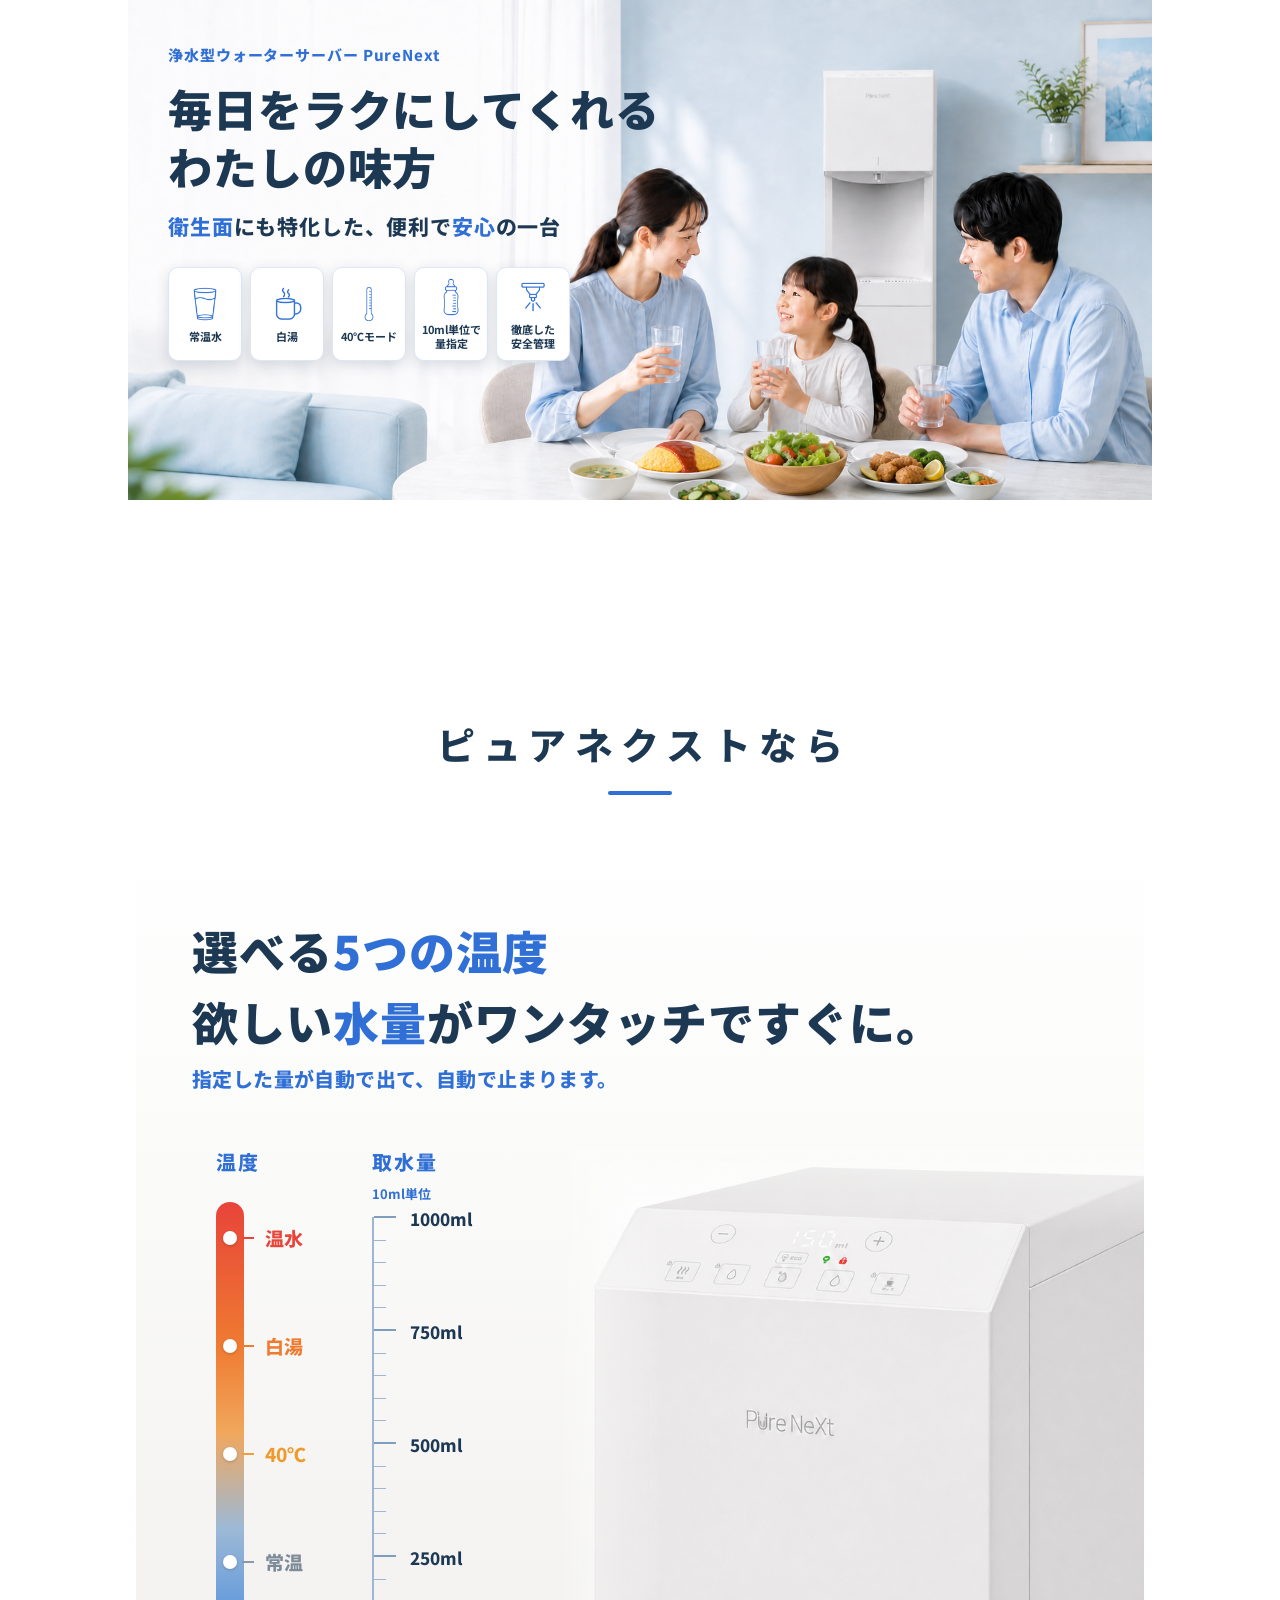
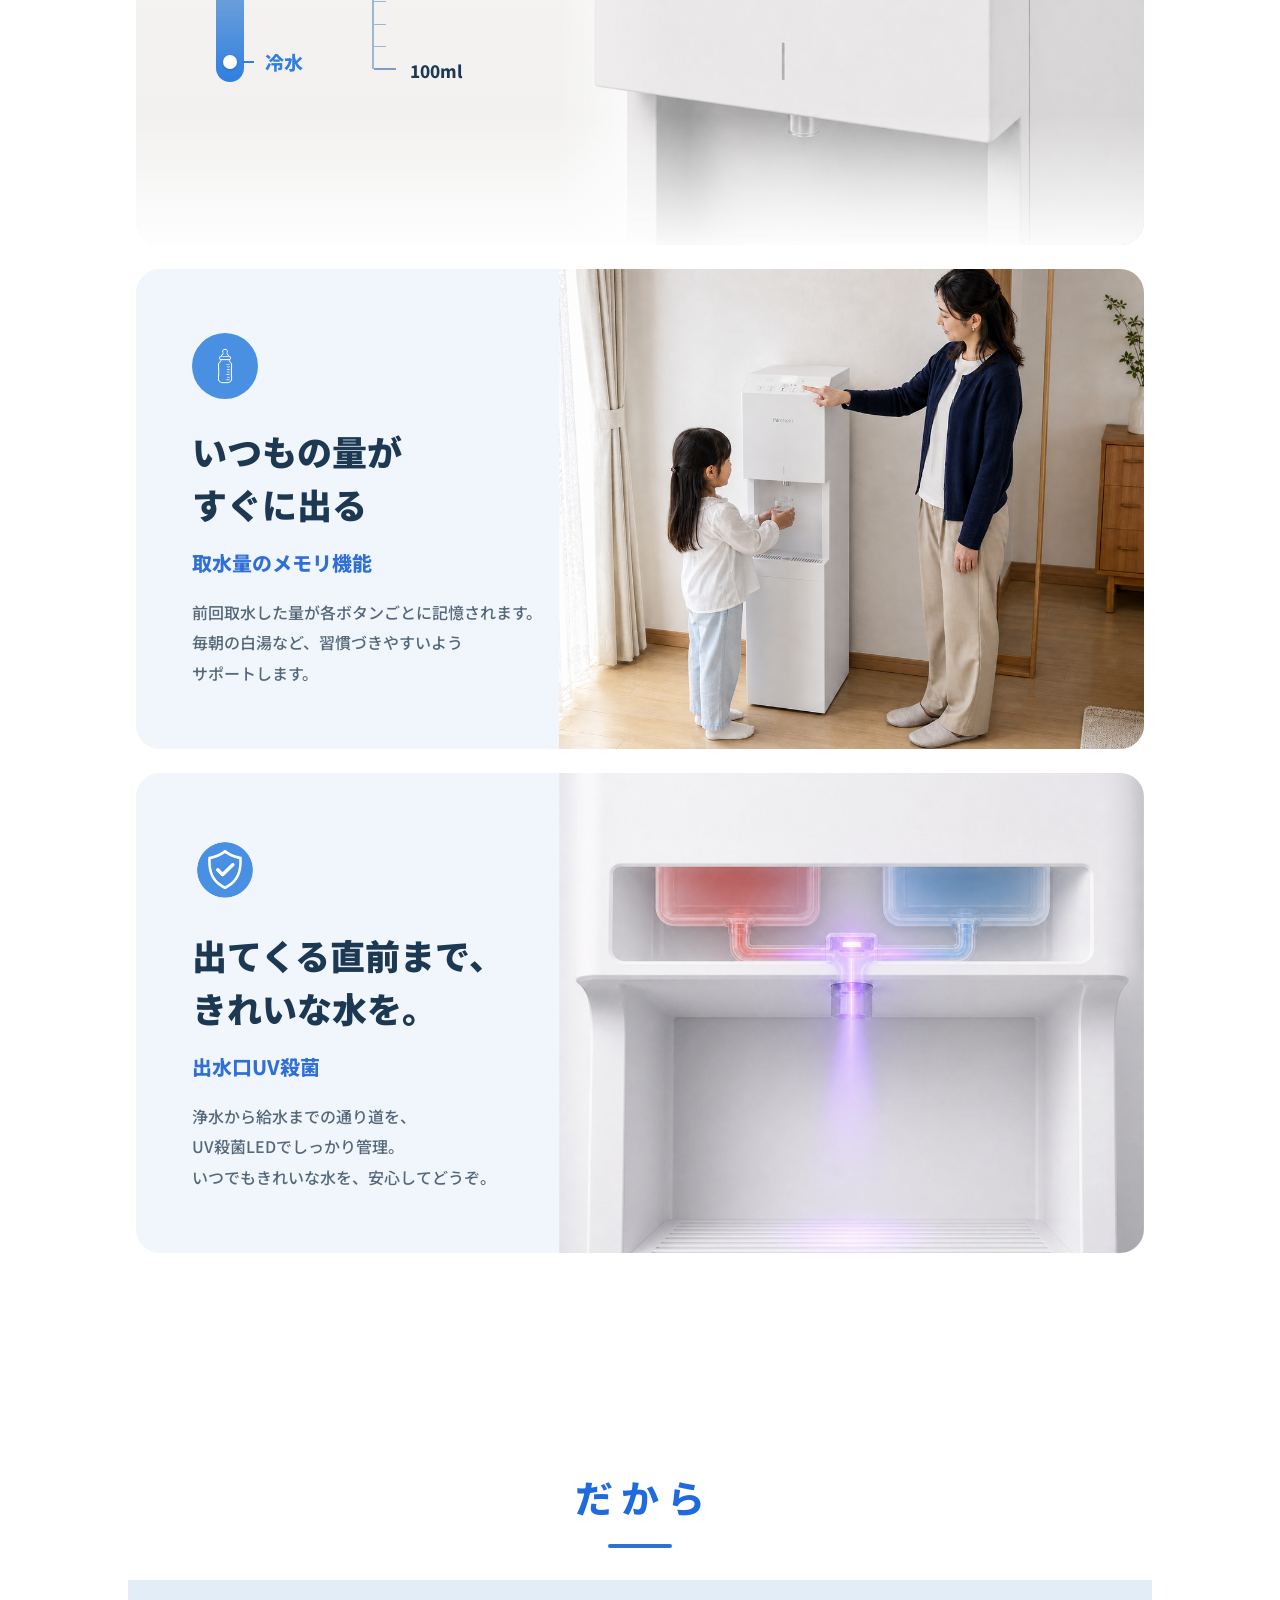
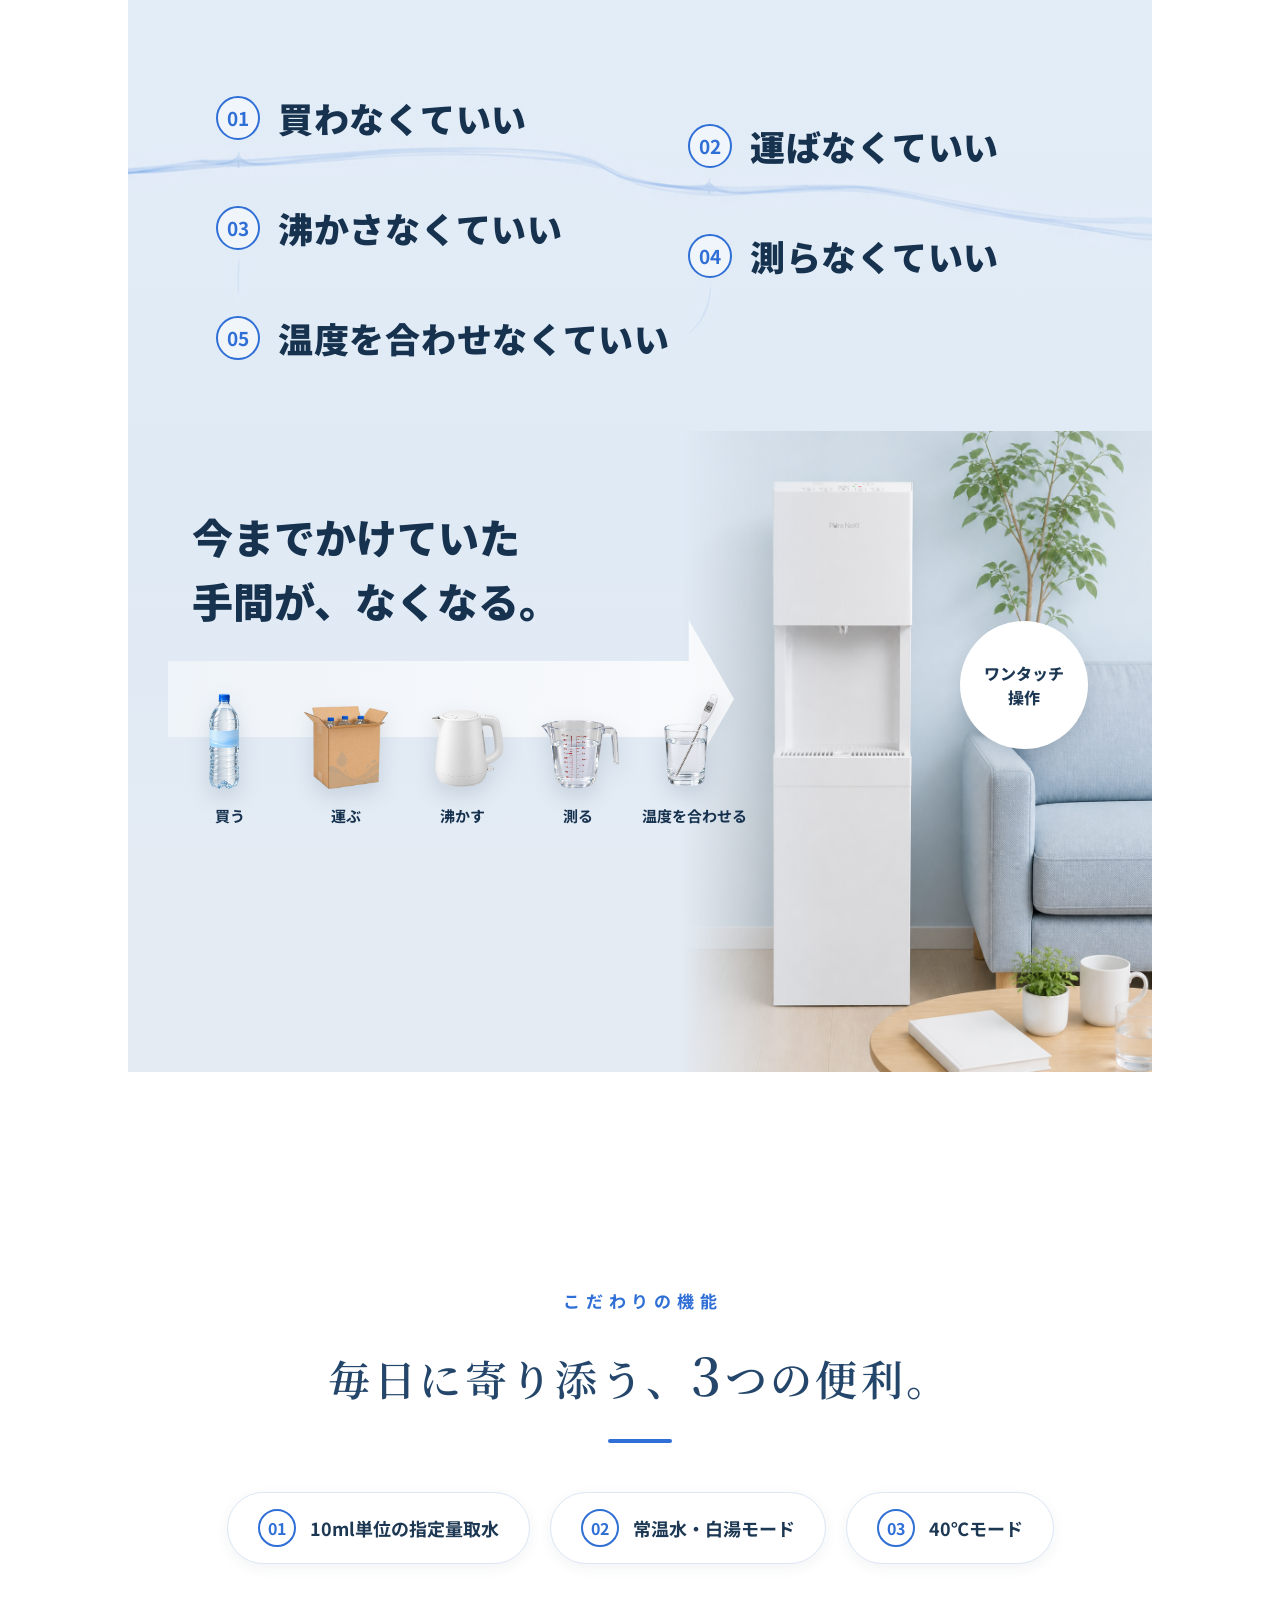
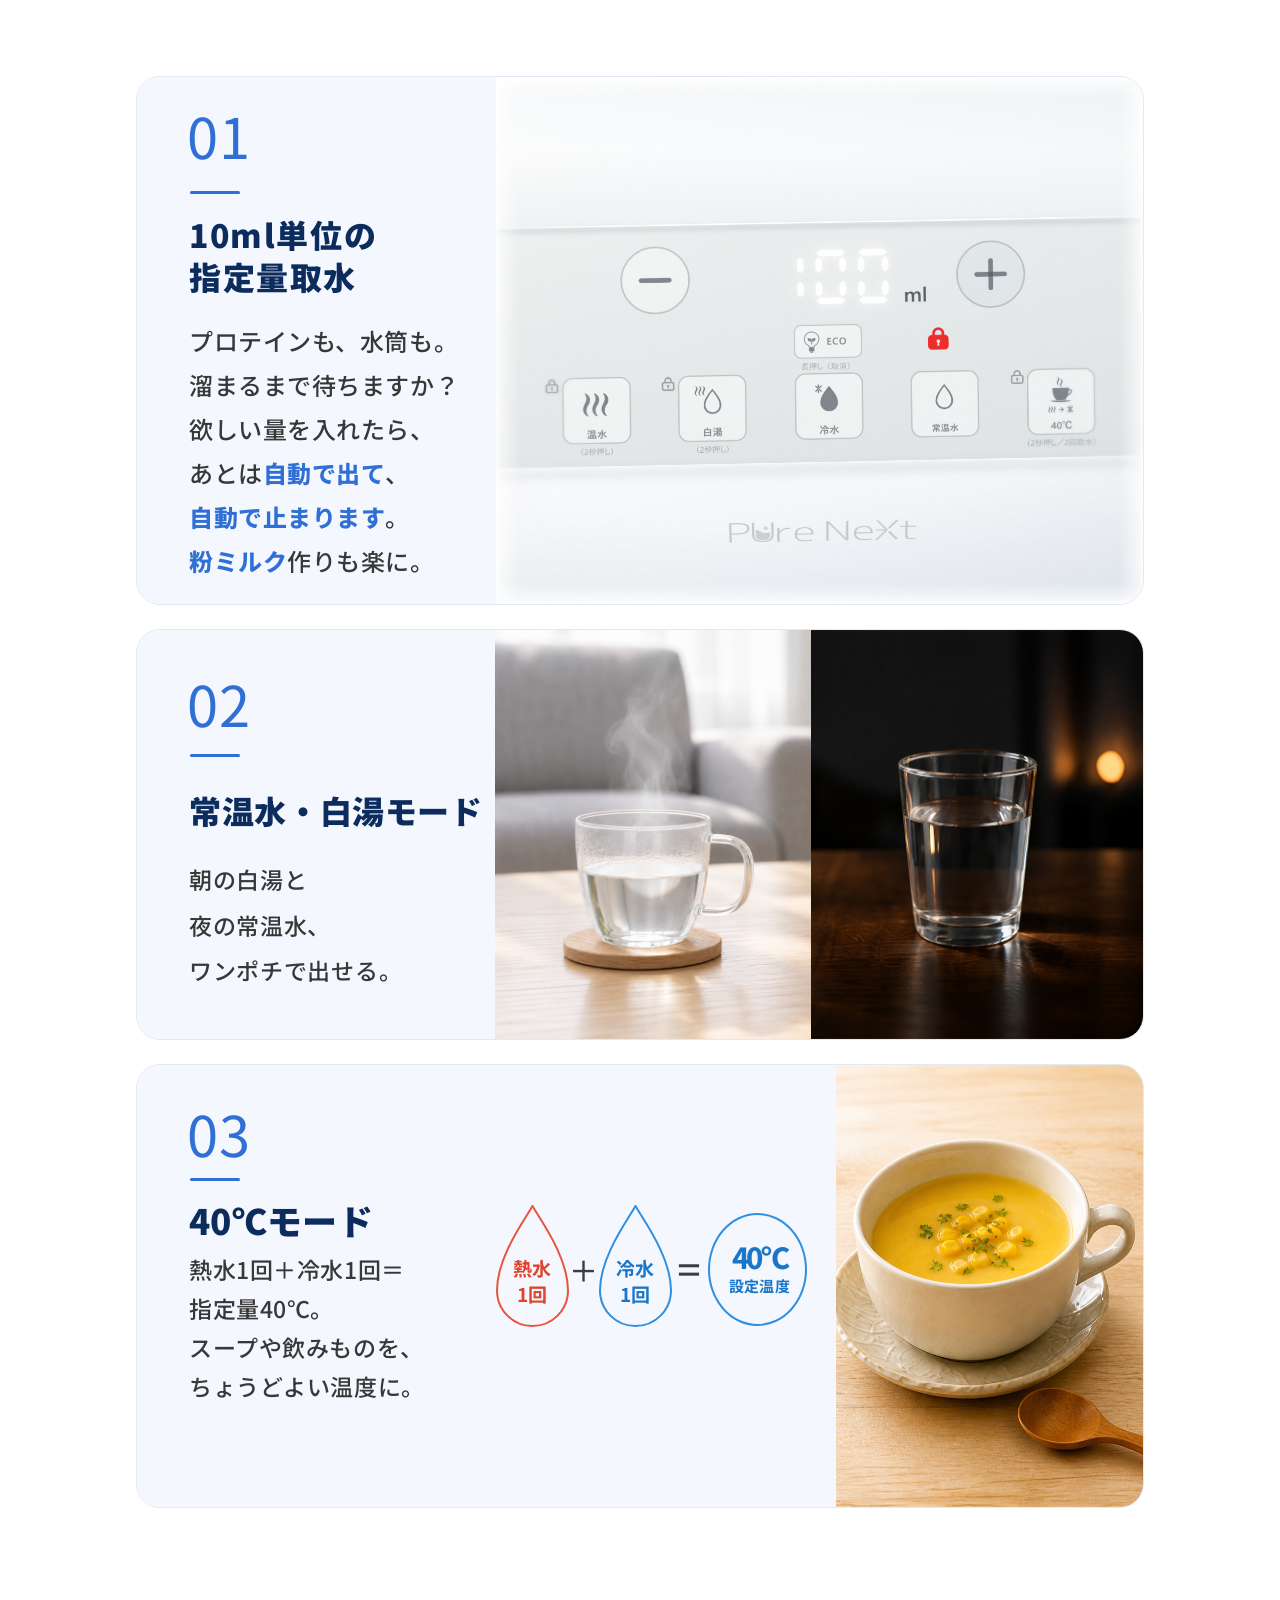
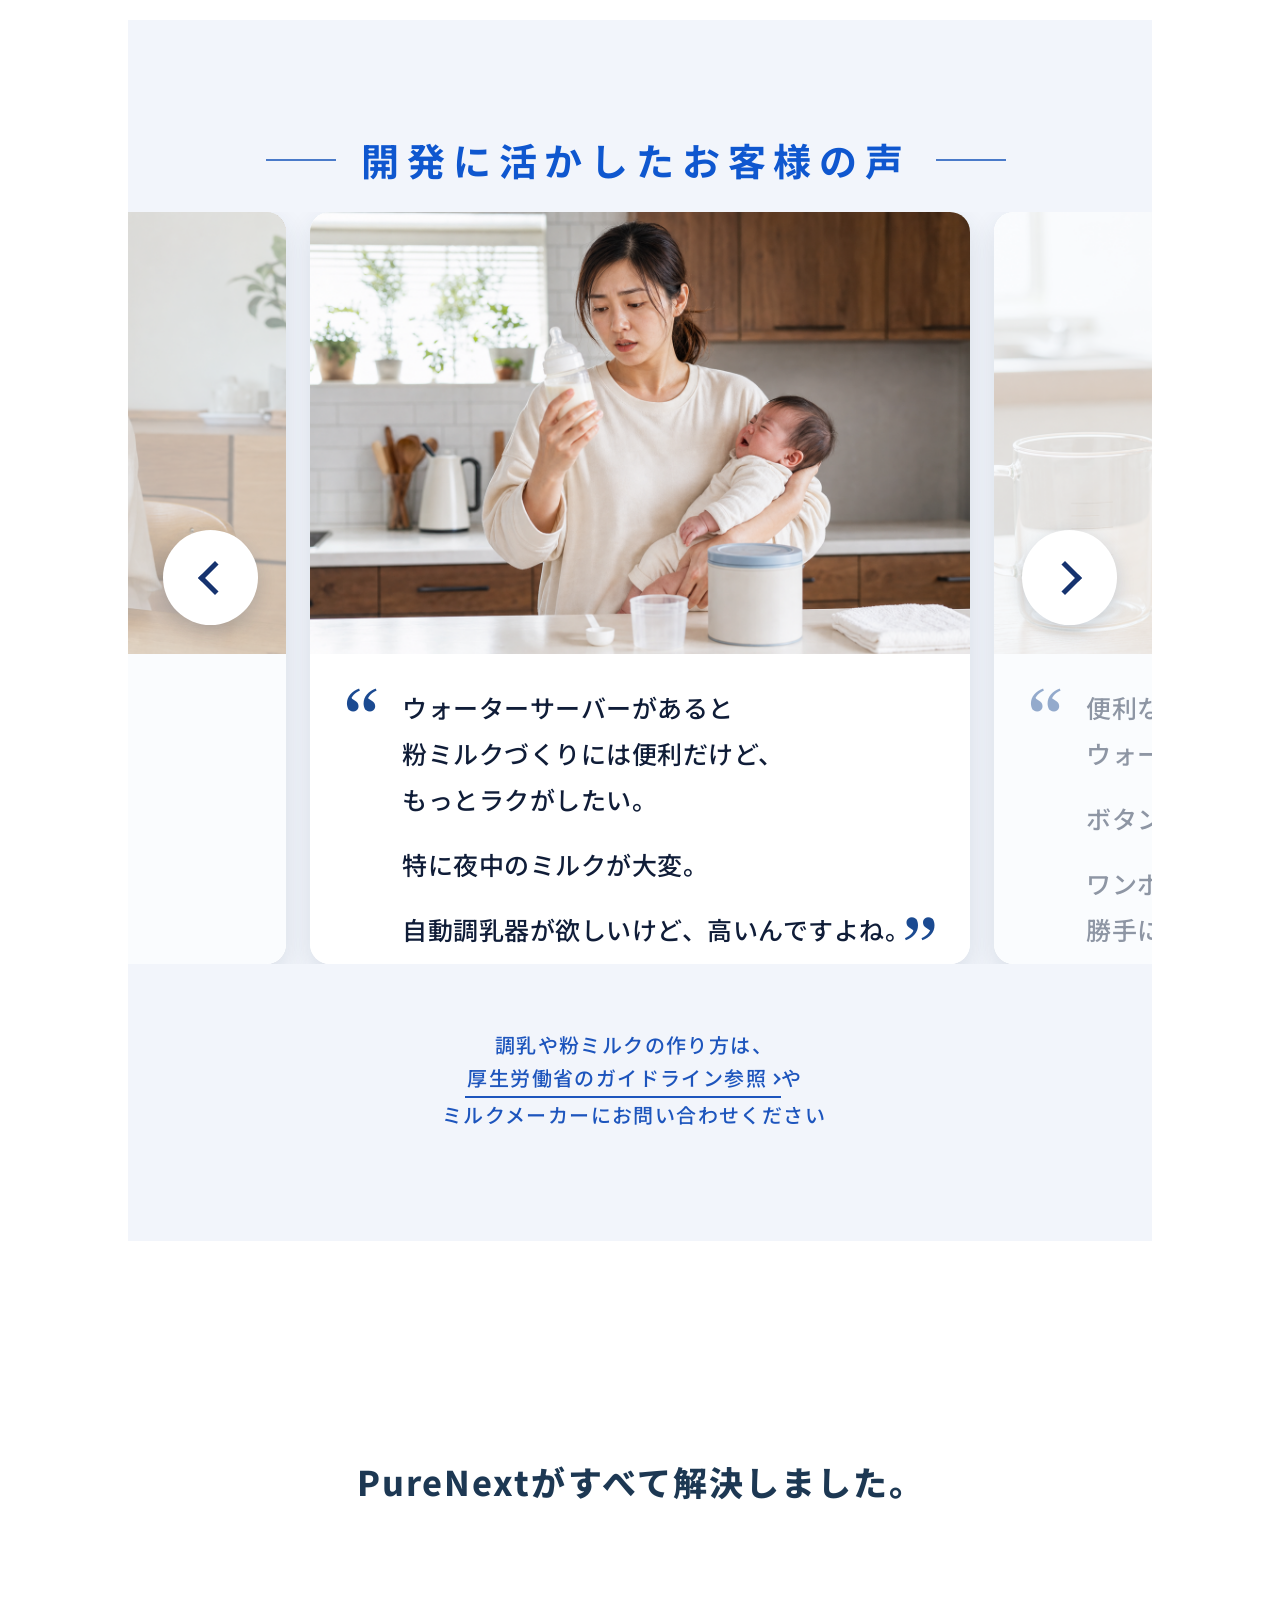
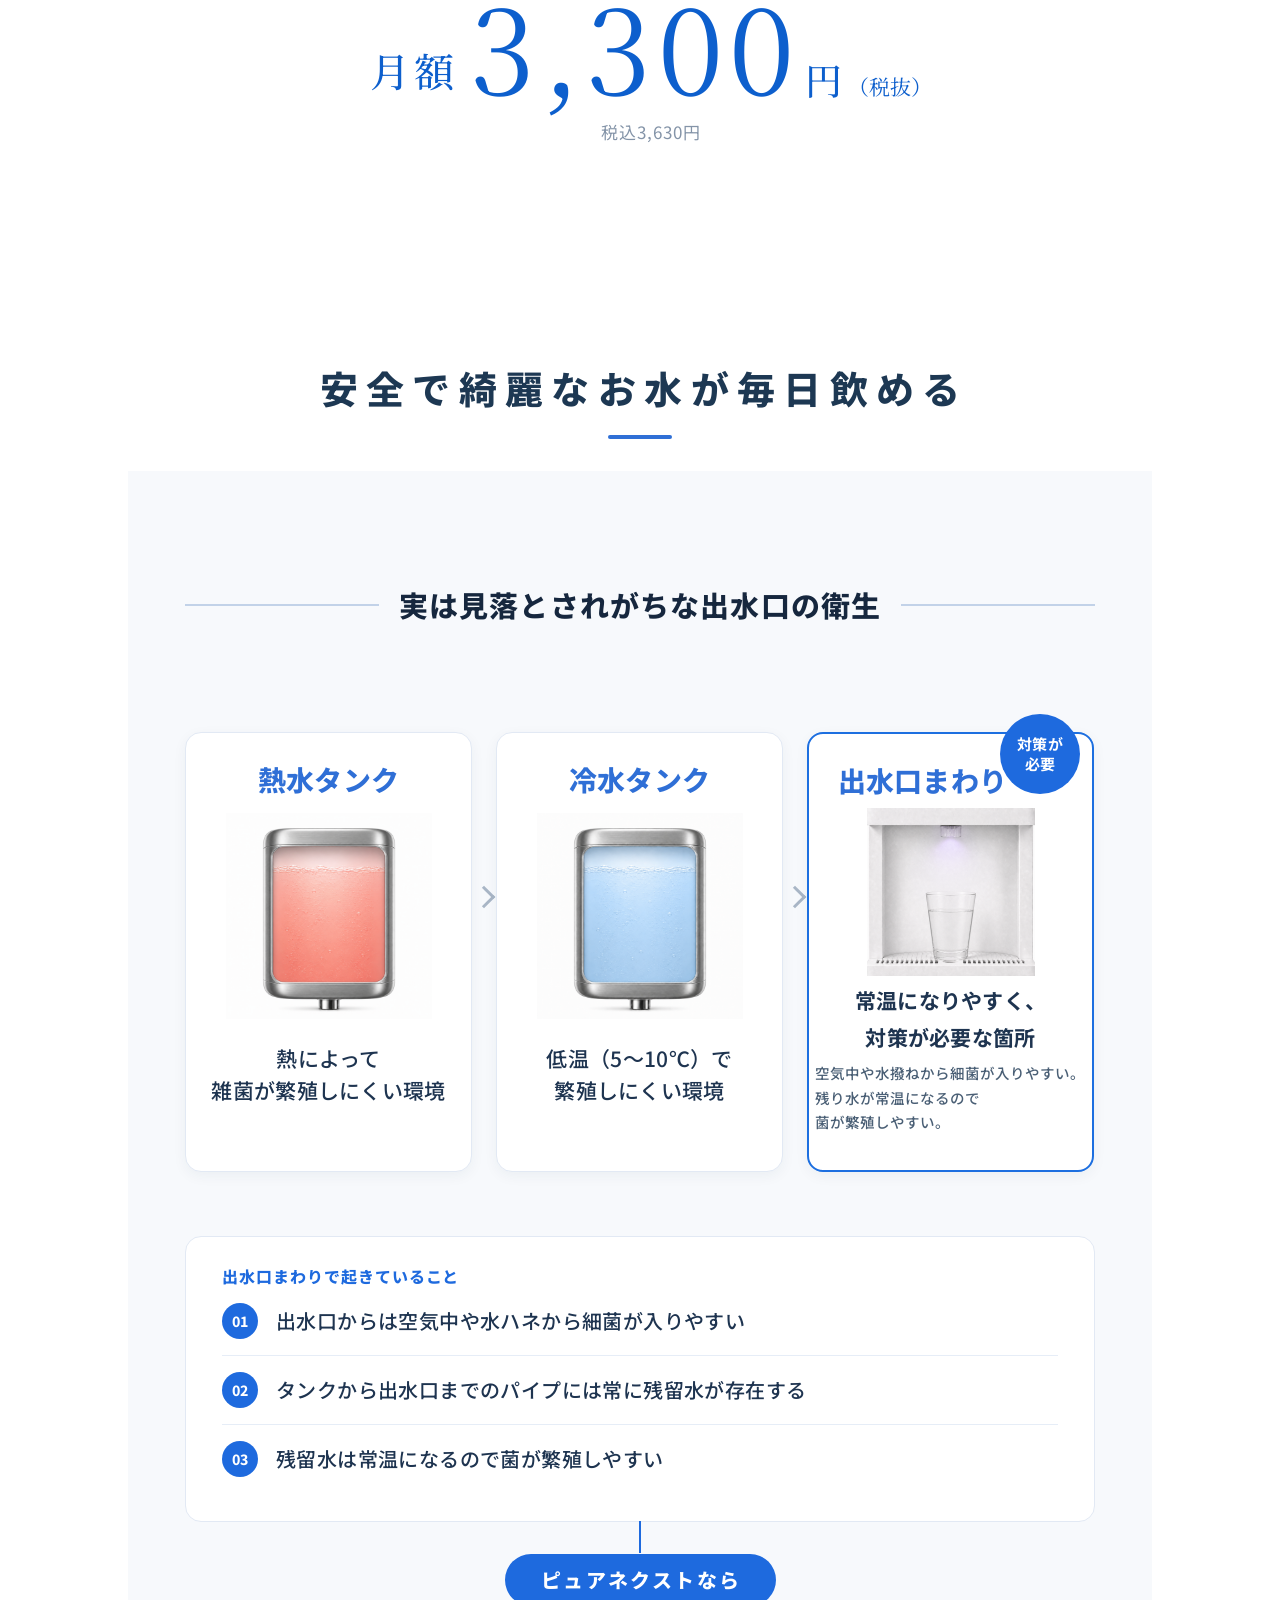
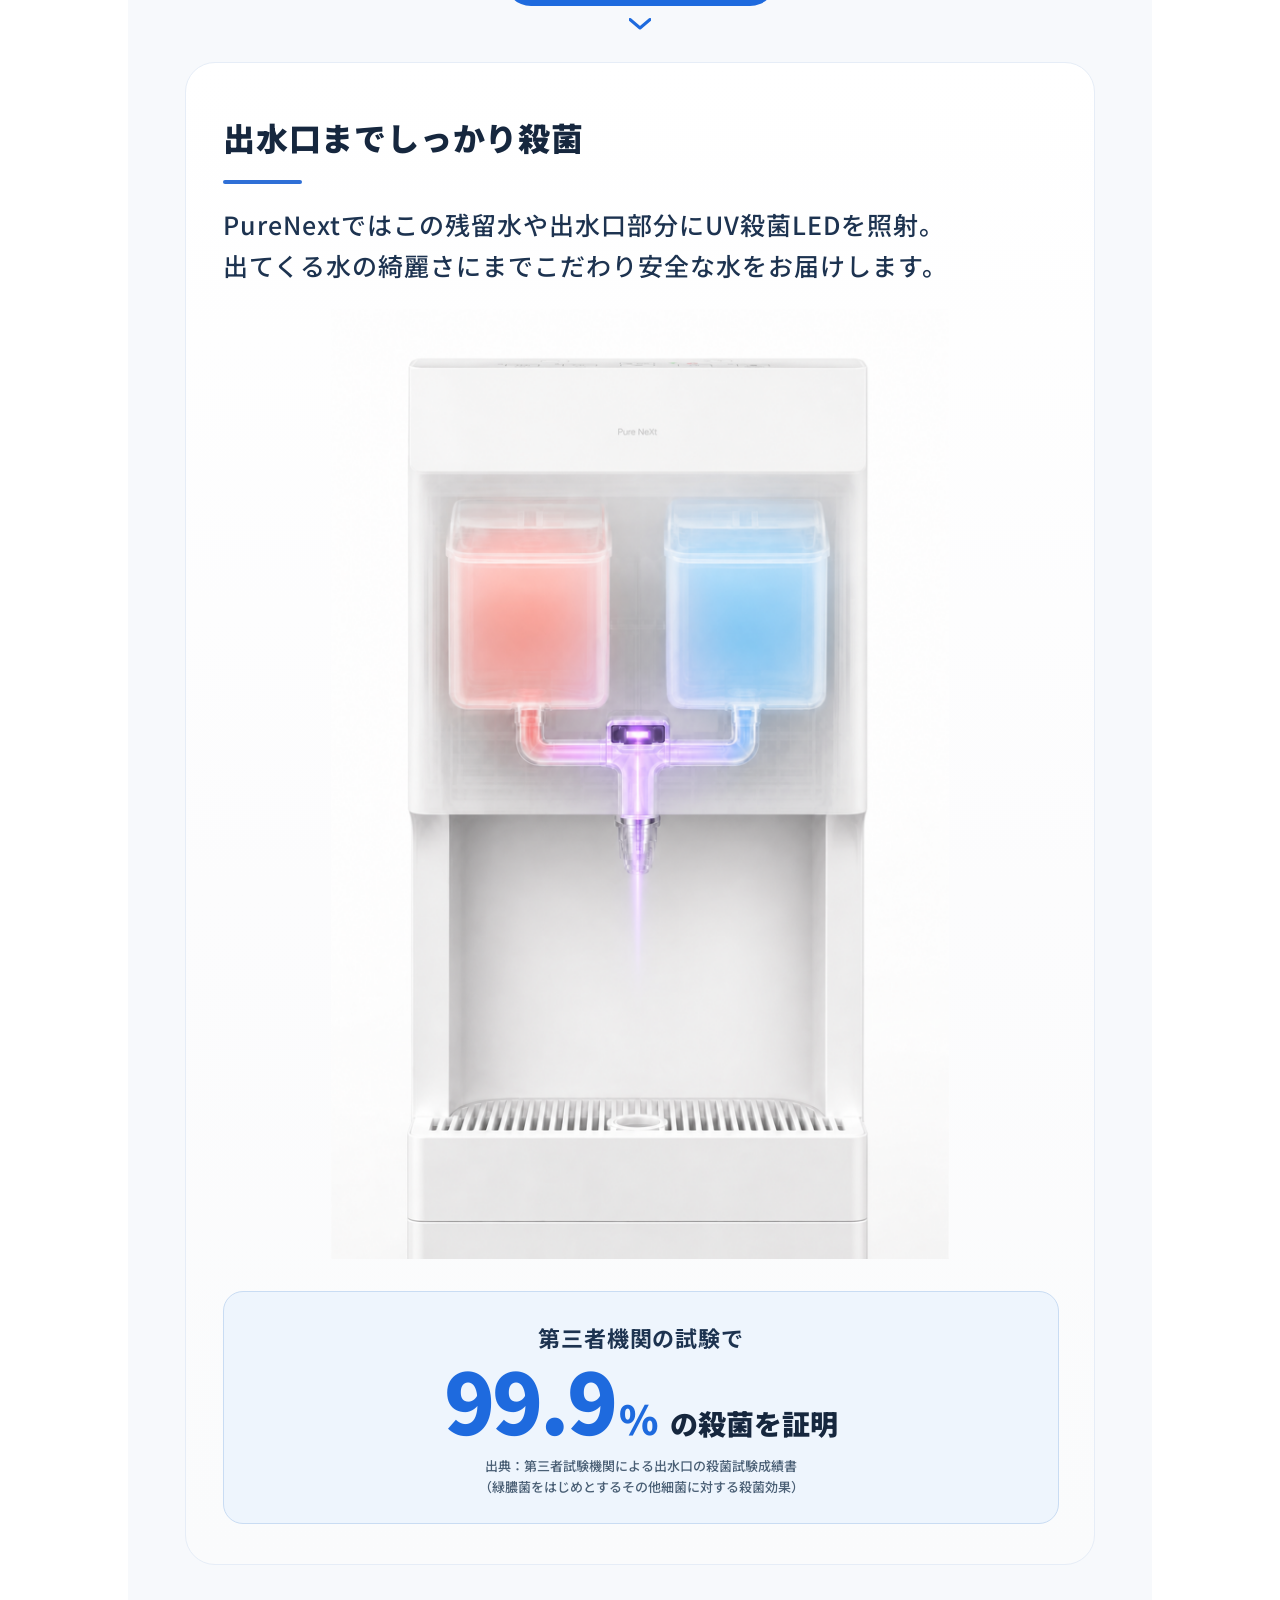
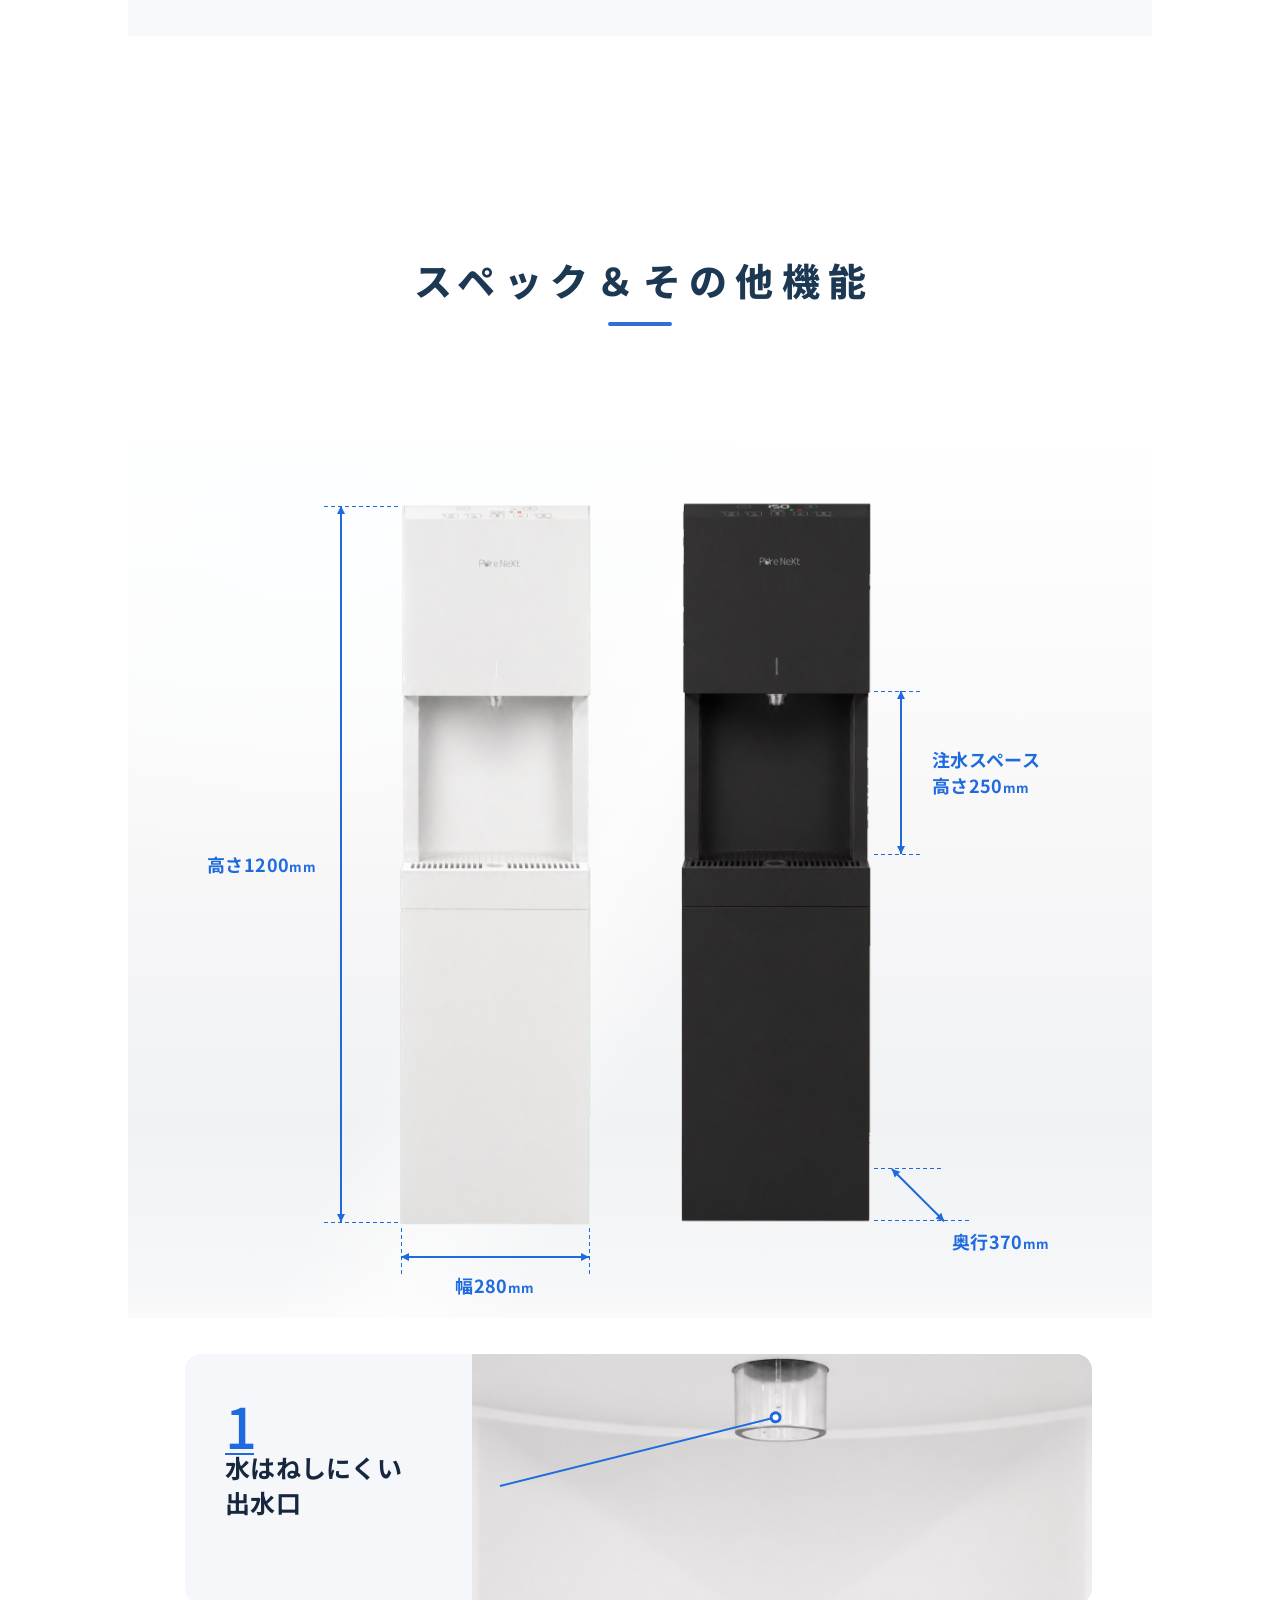
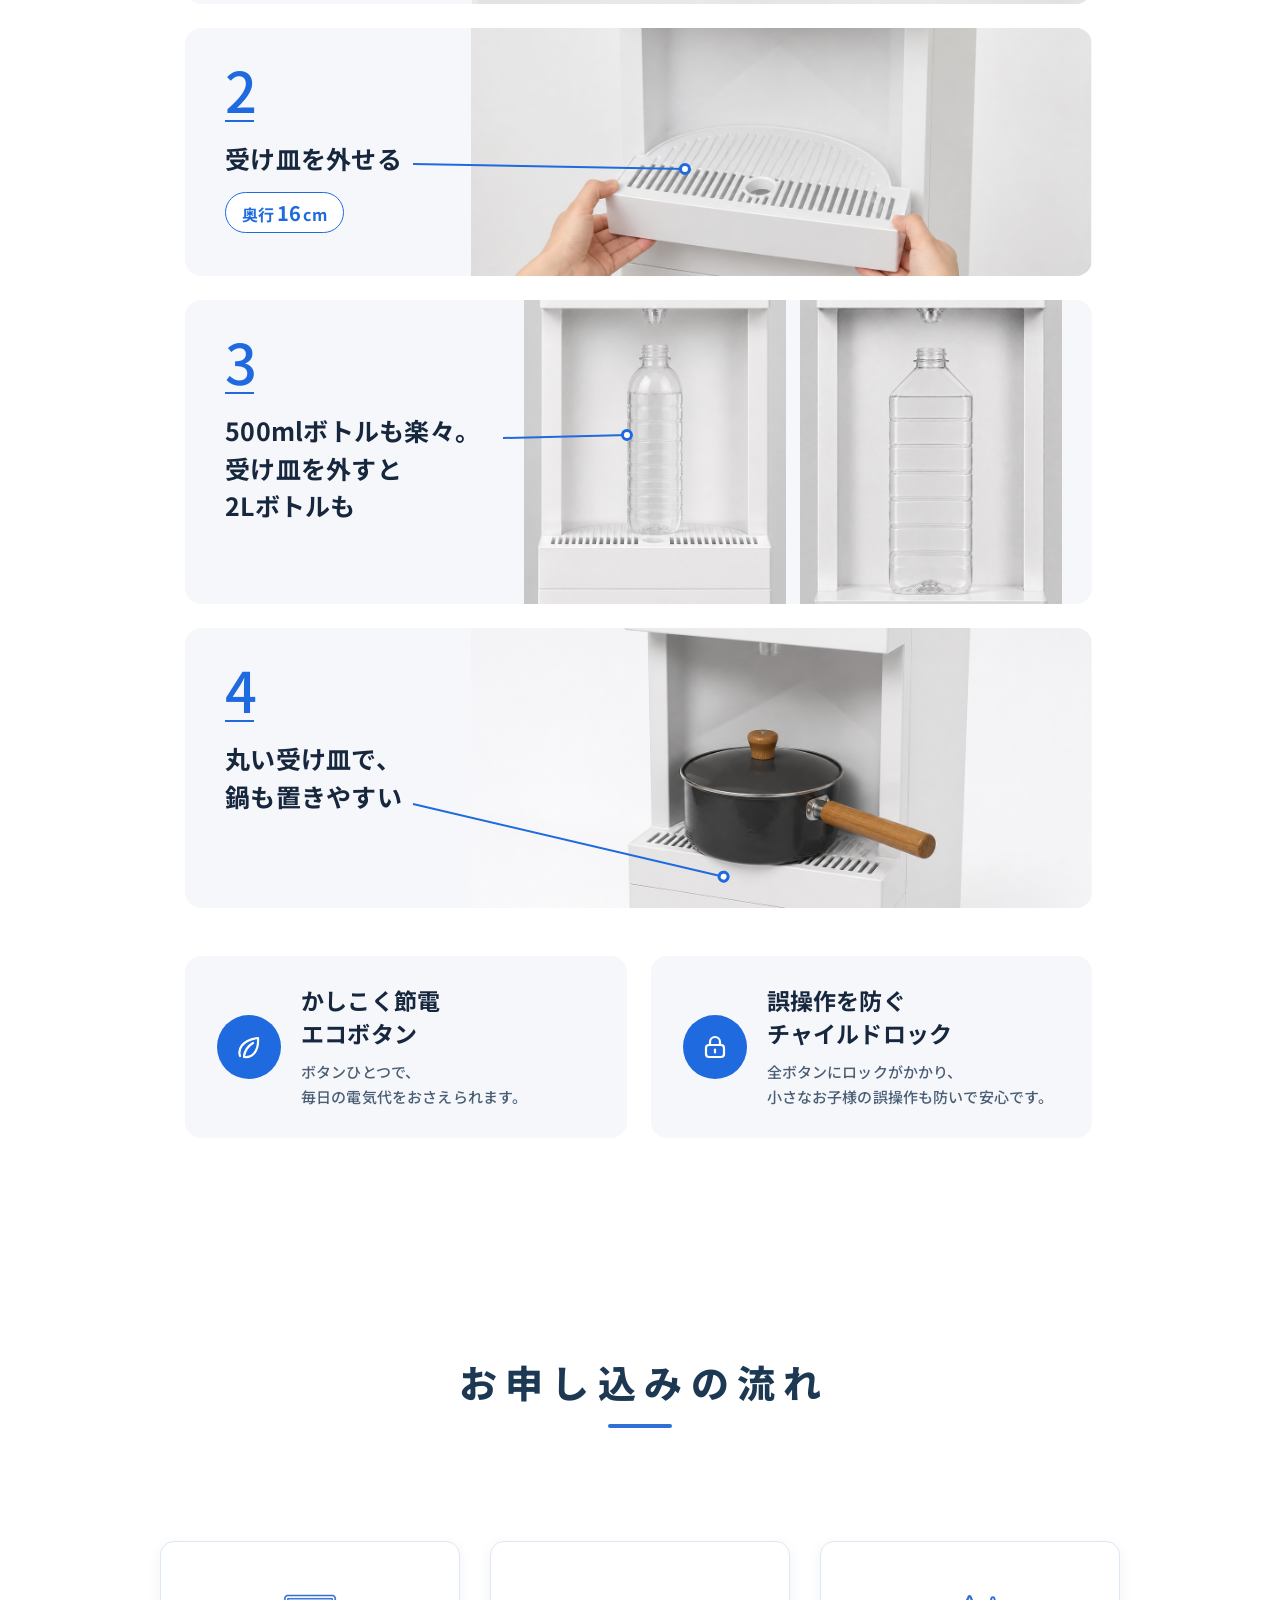
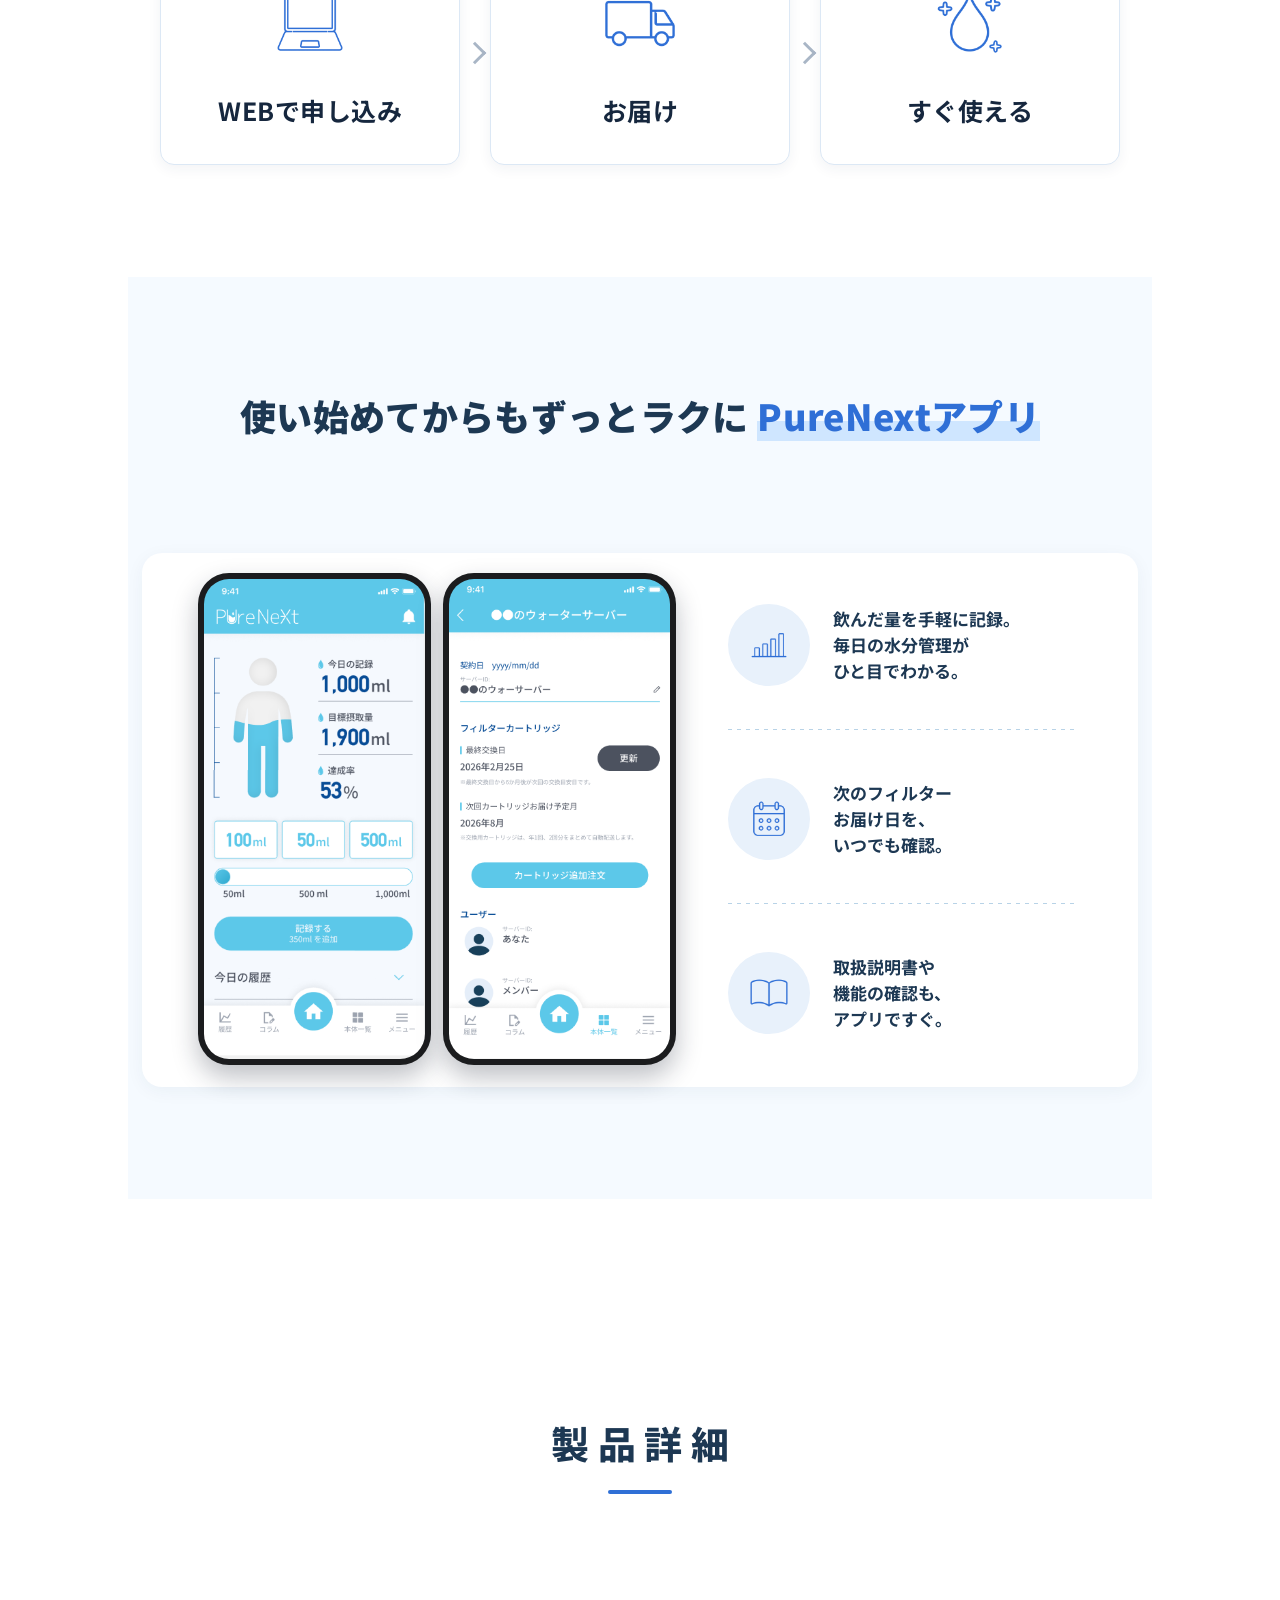
==== index.html @ 69fcc1d1 "PureNext LP v2 rev22-r15: 販売パートナー指摘の反映（機能01の文言をプロテイン・水筒・自動で出て止まるに／5つの温度の下に「自動で出て自動で止まる」を追記／お客様の声2枚目を" ====
<!DOCTYPE html>
<!-- =========================================================================
     【この版について】フィルター非表示版
     S13「なぜ、PFOS・PFOAが不安視されているのか。」と
     S14「安心の浄水性能」の2ブロックを非表示にしてある版です。
     （2026-08-22 の発注主指示 rev17 の状態）
     2ブロックを表示した版は、隣の「site_フィルター表示版」フォルダにあります。
     ========================================================================= -->
<html lang="ja">
<head>
<meta charset="UTF-8">
<meta name="viewport" content="width=device-width, initial-scale=1">
<meta name="robots" content="noindex">
<title>浄水型ウォーターサーバー PureNext</title>
<link rel="preconnect" href="https://fonts.googleapis.com">
<link rel="preconnect" href="https://fonts.gstatic.com" crossorigin>
<link href="https://fonts.googleapis.com/css2?family=Noto+Sans+JP:wght@400;500;700;800;900&family=Noto+Serif+JP:wght@400;500;600;700&family=Quicksand:wght@500;600&display=swap" rel="stylesheet">
<!-- rev22-r3b(2026-09-03): CSS/JS に版番号を付ける。公開サーバーはファイルごとに10分キャッシュされるため、
     更新直後に「新しいHTML＋古いCSS」が混ざって崩れる（Fold 7 で発生）。版を上げるたびに v= の値も上げる -->
<link rel="stylesheet" href="css/style.css?v=20260905r15">
<link rel="stylesheet" href="css/responsive.css?v=20260905r15">
<script src="js/main.js?v=20260905r15" defer></script>
</head>
<body>
<div class="page">

  <!-- S01 ヒーロー -->
  <header class="hero">
    <img class="hero__bg" src="images/hero_family.png" alt="" loading="eager">
    <div class="hero__inner">
      <p class="hero__badge">浄水型ウォーターサーバー PureNext</p>
      <h1 class="hero__title">毎日をラクにしてくれる<br>わたしの味方</h1>
      <!-- rev18(修正2): 発注主指示（2026-08-22）でサブコピーを差し替え。
           青字の強調は現行と同じ2か所（「衛生面」「安心」） -->
      <p class="hero__sub"><span class="blue">衛生面</span>にも特化した、便利で<span class="blue">安心</span>の一台</p>
      <ul class="hero__chips">
        <li class="chip"><img src="images/icon_cup.png" alt=""><span>常温水</span></li>
        <li class="chip"><img src="images/icon_mug.png" alt=""><span>白湯</span></li>
        <li class="chip"><img src="images/icon_thermo40.png" alt=""><span>40℃モード</span></li>
        <li class="chip"><img src="images/icon_bottle.png" alt=""><span>10ml単位で<br>量指定</span></li>
        <li class="chip"><img src="images/icon_uvnozzle.png" alt=""><span>徹底した<br>安全管理</span></li>
      </ul>
    </div>
  </header>

  <!-- S02 ピュアネクストなら -->
  <section class="lead">
    <h2 class="lead__title">ピュアネクストなら</h2>
    <span class="lead__bar"></span>
  </section>

  <!-- S03 温度と量 -->
  <section class="intro">
    <img class="intro__panel" src="images/intro_panel_closeup.png" alt="PureNext の操作パネル" loading="eager">
    <!-- rev20(2026-08-31): 発注主指示で文言差し替え
         旧「欲しい温度も、欲しい量も／ワンタッチですぐに。」 -->
    <!-- rev22-r7(2026-09-03): 発注主指示で「5つの温度」の後ろの読点を削除 -->
    <h2 class="intro__title">選べる<span class="blue">5つの温度</span><br>欲しい<span class="blue">水量</span>が<span class="nobr">ワンタッチですぐに。</span></h2>
    <!-- rev22-r15(2026-09-05): 販売パートナー指摘「画像の場所にも、水が自動で出て自動で止まることを伝えてほしい」 -->
    <p class="intro__sub"><span class="nobr">指定した量が自動で出て、</span><span class="nobr">自動で止まります。</span></p>
    <div class="intro__figure">
      <div class="temp">
        <p class="figure-label">温度</p>
        <div class="temp__body">
          <div class="temp__bar"></div>
          <ul class="temp__stops">
            <li class="temp__stop temp__stop--hot"><i></i><span>温水</span></li>
            <li class="temp__stop temp__stop--sayu"><i></i><span>白湯</span></li>
            <li class="temp__stop temp__stop--w40"><i></i><span>40℃</span></li>
            <li class="temp__stop temp__stop--room"><i></i><span>常温</span></li>  <!-- rev22-r8: 発注主指示で「常温」に -->
            <li class="temp__stop temp__stop--cold"><i></i><span>冷水</span></li>
          </ul>
        </div>
      </div>
      <div class="amount">
        <p class="figure-label">取水量</p>
        <p class="amount__unit">10ml単位</p>
        <div class="amount__ruler">
          <span class="amount__mark" style="top:0%"><em>1000ml</em></span>
          <span class="amount__mark" style="top:25%"><em>750ml</em></span>
          <span class="amount__mark" style="top:50%"><em>500ml</em></span>
          <span class="amount__mark" style="top:75%"><em>250ml</em></span>
          <span class="amount__mark" style="top:100%"><em>100ml</em></span>
        </div>
      </div>
    </div>
  </section>

  <!-- S04 メモリ機能 -->
  <section class="memory-wrap">
    <div class="memory">
      <div class="memory__text">
        <span class="memory__iconwrap"><img class="memory__icon" src="images/icon_bottle.png" alt=""></span>
        <h2 class="memory__title"><span class="nobr">いつもの量が</span><br><span class="nobr">すぐに出る</span></h2>
        <p class="memory__sub">取水量のメモリ機能</p>
        <p class="memory__body">前回取水した量が各ボタンごとに記憶されます。<br class="pc-br">毎朝の白湯など、習慣づきやすいよう<br class="pc-br">サポートします。</p>
      </div>
      <div class="memory__photo"><img src="images/memory_photo.png" alt="パネルを押す女性とコップで水を受ける女の子"></div>
    </div>
  </section>

  <!-- S05 出水口UV殺菌 -->
  <section class="uvcard-wrap">
    <div class="uvcard">
      <div class="uvcard__text">
        <img class="uvcard__icon" src="images/icon_shield.png" alt="">
        <h2 class="uvcard__title"><span class="nobr">出てくる直前まで、</span><br><span class="nobr">きれいな水を。</span></h2>
        <p class="uvcard__sub">出水口UV殺菌</p>
        <p class="uvcard__body">浄水から給水までの通り道を、<br class="pc-br">UV殺菌LEDでしっかり管理。<br class="pc-br">いつでもきれいな水を、安心してどうぞ。</p>
      </div>
      <div class="uvcard__photo"><img src="images/uv_outlet_photo.png" alt="給水タンクから出水口までの通り道をUV殺菌LEDが照らす様子"></div>
    </div>
  </section>

  <!-- S06 だから -->
  <section class="because">
<img class="because__water" src="images/because_wave.png" width="1024" height="380"
     alt="" aria-hidden="true">
    <p class="because__lead">だから</p>
    <span class="because__leadbar"></span>
    <ol class="because__list">
      <li class="because__item because__item--l1"><i>01</i><span>買わなくていい</span></li>
      <li class="because__item because__item--r1"><i>02</i><span>運ばなくていい</span></li>
      <li class="because__item because__item--l2"><i>03</i><span>沸かさなくていい</span></li>
      <li class="because__item because__item--r2"><i>04</i><span>測らなくていい</span></li>
      <li class="because__item because__item--l3"><i>05</i><span>温度を合わせなくていい</span></li>
    </ol>
    <div class="because__lower">
      <img class="because__room" src="images/dakara_livingroom.png" alt="リビングに置かれた PureNext">
      <div class="because__badge">ワンタッチ<br>操作</div>
      <h2 class="because__title">今までかけていた<br>手間が、なくなる。</h2>
      <div class="because__items">
        <span class="because__arrow"></span>
        <figure><img src="images/item_bottle.png" alt=""><figcaption>買う</figcaption></figure>
        <figure><img src="images/item_box.png" alt=""><figcaption>運ぶ</figcaption></figure>
        <figure><img src="images/item_kettle.png" alt=""><figcaption>沸かす</figcaption></figure>
        <figure><img src="images/item_cup.png" alt=""><figcaption>測る</figcaption></figure>
        <!-- rev22: 5枚とも同じ箱（幅92px・写真スロット84x104px）にしたので .wide の特別扱いを廃止 -->
        <figure><img src="images/item_thermo.png" alt=""><figcaption><span class="nobr">温度を</span><span class="nobr">合わせる</span></figcaption></figure>
      </div>
    </div>
  </section>

  <!-- S07 こだわりの機能（タイトル・目次） -->
  <section class="kodawari">
    <p class="kodawari__eyebrow">こだわりの機能</p>
    <h2 class="kodawari__title">毎日に寄り添う、<span class="nobr"><span class="num">3</span>つの便利。</span></h2>
    <span class="kodawari__bar"></span>
    <ul class="kodawari__index">
      <li><i>01</i><span>10ml単位の指定量取水</span></li>
      <li><i>02</i><span>常温水・白湯モード</span></li>
      <li><i>03</i><span>40℃モード</span></li>
    </ul>
  </section>



<!-- S08 機能01 -->
<section class="feat feat01">
  <div class="feat__panel"></div>
  <div class="feat__text">
    <p class="feat__num">01</p>
    <span class="feat__rule"></span>
    <h3 class="feat__head">10ml単位の<br>指定量取水</h3>
    <!-- rev22-r15(2026-09-05): 販売パートナー指摘「スープの濃さはいらない。プロテイン・計量カップ・水筒の水が溜まるまで待つ、
         欲しい量を入れてスタートすれば自動で給水・自動でストップ、というニュアンスに」 -->
    <p class="feat__body"><span class="nobr">プロテインも、</span><span class="nobr">水筒も。</span><br class="pc-br"><span class="nobr">溜まるまで待ちますか？</span><br class="pc-br">欲しい量を入れたら、<br class="pc-br">あとは<em class="feat__em">自動で出て</em>、<br class="pc-br"><em class="feat__em">自動で止まります</em>。<br class="pc-br"><em class="feat__em">粉ミルク</em>作りも楽に。</p>
  </div>
  <video class="feat01__photo" src="images/feat01_panel.mp4" poster="images/feat01_panel_poster.jpg"
         width="647" height="529" autoplay muted loop playsinline preload="metadata"
         aria-label="操作パネルの＋ボタンを押し続けると、表示が100mlから10ml刻みでだんだん速く1000mlまで増えていく様子"></video>
</section>

<!-- S09 機能02 -->
<section class="feat feat02">
  <div class="feat__panel"></div>
  <div class="feat__text">
    <p class="feat__num">02</p>
    <span class="feat__rule"></span>
    <h3 class="feat__head">常温水・白湯モード</h3>
    <p class="feat__body">朝の白湯と<br class="pc-br">夜の常温水、<br class="pc-br">ワンポチで出せる。</p>
  </div>
  <div class="feat02__photos">
    <img class="feat02__mug" src="images/feat02_mug.png" width="316" height="401" alt="湯気の立つマグカップに注がれた白湯" loading="eager">
    <img class="feat02__glass" src="images/feat02_glass.png" width="332" height="401" alt="夜のテーブルに置かれた常温水のグラス" loading="eager">
  </div>
</section>

<!-- S10 機能03 -->
<section class="feat feat03">
  <div class="feat__panel"></div>
  <div class="feat__text">
    <p class="feat__num">03</p>
    <span class="feat__rule"></span>
    <h3 class="feat__head">40℃モード</h3>
    <p class="feat__body">熱水1回＋冷水1回＝<br class="pc-br">指定量40℃。<br class="pc-br">スープや飲みものを、<br class="pc-br">ちょうどよい温度に。</p>
  </div>

  <div class="feat03__diagram">
    <div class="feat__drop feat__drop--hot">
      <svg class="feat__dropline" width="73" height="122" viewBox="0 0 73 122" aria-hidden="true" focusable="false">
        <path d="M36.5 1 C 28 16 1 52 1 85.5 C 1 105.1 16.9 121 36.5 121 C 56.1 121 72 105.1 72 85.5 C 72 52 45 16 36.5 1 Z"/>
      </svg>
      <p class="feat__droptext">熱水<br>1回</p>
    </div>

    <span class="feat__op feat__op--plus">＋</span>

    <div class="feat__drop feat__drop--cold">
      <svg class="feat__dropline" width="73" height="122" viewBox="0 0 73 122" aria-hidden="true" focusable="false">
        <path d="M36.5 1 C 28 16 1 52 1 85.5 C 1 105.1 16.9 121 36.5 121 C 56.1 121 72 105.1 72 85.5 C 72 52 45 16 36.5 1 Z"/>
      </svg>
      <p class="feat__droptext">冷水<br>1回</p>
    </div>

    <span class="feat__op feat__op--eq">＝</span>

    <div class="feat__circle">
      <p class="feat__circletemp">40℃</p>
      <p class="feat__circlelabel">設定温度</p>
    </div>
  </div>

  <img class="feat03__photo" src="images/feat03_soup.png" width="307" height="380" alt="コーンスープのカップとソーサー、木のスプーン" loading="eager">
</section>

<!-- S11 お客様の声 -->
<section class="voice">
  <div class="voice__head">
    <span class="voice__rule"></span>
    <h2 class="voice__title">開発に活かしたお客様の声</h2>
    <span class="voice__rule"></span>
  </div>

  <div class="voice__stage" id="voiceStage">
    <!-- 横スライド式（ロール形式）。全カード同寸・同比率。クローンはJSが追加 -->
    <div class="voice__track" id="voiceTrack">
      <!-- rev20(2026-08-31): 発注主指示で見出しを「開発に活かしたお客様の声」に変更し、
           3枚の声を「開発前に寄せられた要望」の内容へ全面差し替えた。写真も合わせて作り直し。 -->
      <article class="voice__slide">
        <img class="voice__photo" src="images/review_main.png" alt="赤ちゃんを抱きながら哺乳瓶とミルクの準備に手間取る女性">
        <!-- rev22(2026-09-02): 発注主指示で文言を差し替え（一字も変えていない）。改行は句読点の後で、1行およそ20字 -->
        <div class="voice__quote">
          <span class="voice__mark voice__mark--open">“</span>
          <p>ウォーターサーバーがあると<br class="pc-br">粉ミルクづくりには便利だけど、<br class="pc-br">もっとラクがしたい。</p>
          <p>特に夜中のミルクが大変。</p>
          <p>自動調乳器が欲しいけど、高いんですよね。<span class="voice__mark voice__mark--close">”</span></p>
        </div>
      </article>
      <article class="voice__slide">
        <img class="voice__photo" src="images/review_slide2.png" alt="キッチンで計量カップの目盛りを確かめる女性">
        <!-- rev22-r15(2026-09-05): 販売パートナー指摘「便利な機能があるサーバーが良い・押しっぱなしは面倒・ワンポチで出て勝手に止まる、
             という自動の要望に」（旧「シンプルだけど最先端なモノがいい」は差し替え） -->
        <div class="voice__quote">
          <span class="voice__mark voice__mark--open">“</span>
          <p>便利な機能がある<br class="pc-br">ウォーターサーバーがいい。</p>
          <p>ボタンを押しっぱなしとか、めんどくさい。</p>
          <p>ワンポチで水が出て、<br class="pc-br">勝手に止まってほしい。<span class="voice__mark voice__mark--close">”</span></p>
        </div>
      </article>
      <article class="voice__slide">
        <img class="voice__photo" src="images/review_slide3.png" alt="コップの水を光にかざして確かめる女性">
        <!-- rev22(2026-09-02): 発注主指示で文言を差し替え（一字も変えていない） -->
        <div class="voice__quote">
          <span class="voice__mark voice__mark--open">“</span>
          <p>ウォーターサーバーは欲しいけど、<br class="pc-br">なんか安全性が不安。</p>
          <p>便利なのは分かるけど、<br class="pc-br">徹底的に安全性にこだわってる<br class="pc-br">商品があれば使いたいのですが。<span class="voice__mark voice__mark--close">”</span></p>
        </div>
      </article>
    </div>

    <!-- 前へ・次へボタン -->
    <button class="voice__nav voice__nav--prev" id="voicePrev" type="button" aria-label="前のお客様の声へ"><i></i></button>
    <button class="voice__nav voice__nav--next" id="voiceNext" type="button" aria-label="次のお客様の声へ"><i></i></button>
  </div>

  <!-- rev20(2026-08-31): 発注主指示で注記を差し替え
       旧「調乳や粉ミルクの作り方は、厚生労働省のガイドラインをご確認ください」 -->
  <p class="voice__note">
    調乳や粉ミルクの作り方は、<br class="pc-br">
    <a href="https://www.mhlw.go.jp/topics/bukyoku/iyaku/syoku-anzen/qa/dl/070604-1a.pdf" target="_blank" rel="noopener">厚生労働省のガイドライン参照<i class="voice__chev"></i></a>や<br class="pc-br">ミルクメーカーにお問い合わせください
  </p>
</section>

<!-- S12 価格 -->
<section class="price">
  <!-- rev22-r15(2026-09-05): 販売パートナー指摘「お客様の声の後に『ピュアネクストは全て解決しました』のような一言を」 -->
  <h2 class="price__solve">PureNextが<span class="nobr">すべて解決しました。</span></h2>
  <!-- rev21(2026-08-31): 発注主指示「月額3,300円（税抜）にして、その下に小さく税込3,630円。
       税込金額は控えめで大丈夫」 -->
  <p class="price__row">
    <span class="price__label">月額</span><span class="price__num">3,300</span><span class="price__yen">円</span><span class="price__tax">（税抜）</span>
  </p>
  <p class="price__taxnote">税込3,630円</p>
  <h2 class="price__title">安全で綺麗なお水が毎日飲める</h2>
  <span class="price__bar"></span>
</section>

<!-- ▼▼▼ rev17: 発注主指示（2026-08-22「PFOSとかのフィルターについての内容2ブロック
     （何種類除去できる）を非表示にして」）により、S13 PFOS と S14 安心の浄水性能 の
     2セクションを非表示にした。削除ではなく非表示。
     戻すときは、この直後の「S13 PFOS / S14 安心の浄水性能 ここから非表示」の行と、
     下の「ここまで非表示」の行の2行だけを消せば、そのまま元どおり表示される。
     対応するCSS（.pfos* / .filter*）と画像（images/pfos_ripple.png・images/filter_pour.png・
     images/icon_filterbottle.png・images/icon_doccheck.png）は削除せず残してある。
     ※このブロックの中に入っていた rev16 のメモ「注記『※試験・表記内容は最終確認中』は
       発注主確定により削除」は、HTMLコメントが入れ子にできないためここへ退避した。 -->
<!-- S13 PFOS / S14 安心の浄水性能 ここから非表示
<section class="pfos">
  <div class="pfos__band">
    <img class="pfos__bg" src="images/pfos_ripple.png" alt="">
    <div class="pfos__inner">
      <h2 class="pfos__title">なぜ、<br>PFOS・PFOAが<br>不安視されているのか。</h2>
      <p class="pfos__body">分解されにくく、環境に残りやすい。<br>体内からの排出にも時間がかかるため、<br>継続的な摂取が懸念されています。</p>
      <p class="pfos__so">だから、毎日飲む水から減らす。</p>
    </div>
  </div>
</section>

<section class="filter">
  <img class="filter__photo" src="images/filter_pour.png" alt="フィルターカートリッジを通った水がグラスへ注がれる様子">
  <div class="filter__inner">
    <h2 class="filter__title">安心の浄水性能</h2>
    <ul class="filter__list">
      <li><span class="filter__check"></span><span class="filter__ltxt">PFASもしっかり除去</span></li>
      <li><span class="filter__check"></span><span class="filter__ltxt">毎日の「安心」と「おいしさ」のために。</span></li>
      <li><span class="filter__check"></span><span class="filter__ltxt">ミネラル成分はそのまま、<br>有害物質だけ除去</span></li>
    </ul>
    <div class="filter__box filter__box--1">
      <img class="filter__icon" src="images/icon_filterbottle.png" alt="">
      <div class="filter__boxtxt">
        <p class="filter__boxhead">PFOS・PFOAを含む</p>
        <p class="filter__boxsub">PFASの除去に対応したフィルター</p>
      </div>
    </div>
    <div class="filter__box filter__box--2">
      <img class="filter__icon filter__icon--doc" src="images/icon_doccheck.png" alt="">
      <div class="filter__boxtxt">
        <p class="filter__boxhead">JIS17項目＋JWPAS4項目</p>
      </div>
    </div>
  </div>
</section>
ここまで非表示 -->
<!-- ▲▲▲ rev17 非表示ここまで -->

<!-- S15 中間CTA帯は revision14 で発注主指示により削除 -->

<!-- rev19: 発注主指示（2026-08-23「『見落とされがちな、出水口の衛生。』と『出水口まで
     しっかり殺菌』が別のブロックに見えてしまっているので、同じブロックに見えるように」
     「『出水口までしっかり殺菌』の文字はこんなに大きくなくてよい」）により、
     rev18 で3つに分かれていた ①帯（.uvband）②3カード（.tanks）③殺菌カード（.uvdeep）を、
     ひとつの淡色パネル <section class="hygiene"> に統合した。
     中身の順は 導入見出し → 3カード → 対策が必要な理由3行 → 解決の見出し → 解決の本文 → UV写真。
     3カードの中身（文言・写真・バッジ）は1文字・1pxも変えていない。 -->

<!-- ===================== S16 衛生ブロック（導入 → 3カード → 理由 → 解決） ===================== -->
<section class="hygiene">

  <!-- 1. 導入見出し -->
  <p class="hygiene__lead"><span>実は見落とされがちな出水口の衛生</span></p>

  <!-- 2. 3カード（熱水タンク／冷水タンク／出水口まわり） -->
  <div class="tanks">
  <article class="tanks__card tanks__card--1">
    <h3 class="tanks__name">熱水タンク</h3>
    <img class="tanks__photo" src="images/tank_hot.png" alt="赤い熱水が入った金属製の熱水タンク" loading="eager">
    <p class="tanks__text">熱によって<br class="pc-br">雑菌が繁殖しにくい環境</p>
  </article>

  <span class="tanks__chev tanks__chev--1"></span>

  <article class="tanks__card tanks__card--2">
    <h3 class="tanks__name">冷水タンク</h3>
    <img class="tanks__photo" src="images/tank_cold.png" alt="青い冷水が入った冷水タンク" loading="eager">
    <p class="tanks__text">低温（5〜10℃）で<br class="pc-br">繁殖しにくい環境</p>
  </article>

  <span class="tanks__chev tanks__chev--2"></span>

  <article class="tanks__card tanks__card--3">
    <span class="tanks__badge">対策が<br>必要</span>
    <h3 class="tanks__name">出水口まわり</h3>
    <img class="tanks__photo tanks__photo--wide" src="images/outlet_uv_card.png" alt="取水スペースに紫のUV殺菌LEDが照射され、グラスに水が注がれる様子" loading="eager">
    <p class="tanks__text tanks__text--strong">常温になりやすく、<br class="pc-br">対策が必要な箇所</p>
    <p class="tanks__note">空気中や水撥ねから細菌が入りやすい。<br class="pc-br">残り水が常温になるので<br class="pc-br">菌が繁殖しやすい。</p>
  </article>
  </div>

  <!-- 3. 出水口まわりで起きていること（rev22-r2・案1「縦の番号リスト＋つなぎ線」）
       発注主指示「本当にユーザーの声みたいにしないで。この事実に関してユーザーが知ってるわけない
       ので、こっちが教えてあげる内容。ただその下の『ピュアネクストなら』につなげたいから、
       それがつながるようなデザインに」「上に3個のカードが並んでるのに、その下も横並びで3個の
       吹き出しを並べるのはあり得ない」。
       → rev22 の吹き出し3つ（横並び・お客さんの声風・注意色）をやめ、
         ①文言を元の事実文に戻し ②1枚の白カードに縦3行で積み ③カードの下端から1本の青い縦線を
         下ろして「ピュアネクストなら」→解決カードへ視線が落ちる形にした。
       これに伴い :root の --caution 系（吹き出しの注意色）は未使用になった -->
  <div class="hygiene__facts">
    <p class="hygiene__factshead">出水口まわりで起きていること</p>
    <ol class="hygiene__factslist">
      <li class="hygiene__fact">
        <span class="hygiene__factnum" aria-hidden="true">01</span>
        <p class="hygiene__facttext">出水口からは空気中や水ハネから細菌が入りやすい</p>
      </li>
      <li class="hygiene__fact">
        <span class="hygiene__factnum" aria-hidden="true">02</span>
        <p class="hygiene__facttext">タンクから出水口までのパイプには常に残留水が存在する</p>
      </li>
      <li class="hygiene__fact">
        <span class="hygiene__factnum" aria-hidden="true">03</span>
        <p class="hygiene__facttext">残留水は常温になるので菌が繁殖しやすい</p>
      </li>
    </ol>
  </div>

  <!-- 3b. 悩み → 解決 をつなぐラベル -->
  <div class="hygiene__so">
    <p class="hygiene__sopill">ピュアネクストなら</p>
    <svg class="hygiene__sochev" width="22" height="12" viewBox="0 0 22 12" aria-hidden="true" focusable="false">
      <path d="M1 1.5 L11 10 L21 1.5" fill="none" stroke="currentColor" stroke-width="3" stroke-linecap="round" stroke-linejoin="round"/>
    </svg>
  </div>

  <!-- 4〜6. 解決の見出し・本文・UV殺菌LEDの写真 -->
  <div class="hygiene__solve">
    <h2 class="hygiene__solvetitle">出水口までしっかり殺菌</h2>
    <span class="hygiene__solvebar"></span>
    <p class="hygiene__solvebody">PureNextではこの残留水や出水口部分にUV殺菌LEDを照射。<br class="pc-br">出てくる水の綺麗さにまでこだわり安全な水をお届けします。</p>
    <img class="hygiene__solvephoto" src="images/uv_inside.png" alt="サーバー内部の熱水タンクと冷水タンクから合流管を通り、出水口へ紫のUV殺菌LEDが照射される様子" loading="eager">
    <!-- rev22-r13(2026-09-03): 発注主指示「図の下に『第三者機関の試験で99.9%の殺菌を証明』を目立つように。出典も」 -->
    <div class="hygiene__proof">
      <p class="hygiene__prooflead">第三者機関の試験で</p>
      <p class="hygiene__proofnum"><em>99.9</em><span class="hygiene__proofpct">%</span><span class="hygiene__prooftail">の殺菌を証明</span></p>
      <p class="hygiene__proofnote">出典：第三者試験機関による出水口の殺菌試験成績書<br class="pc-br">（緑膿菌をはじめとするその他細菌に対する殺菌効果）</p>
    </div>
  </div>

</section>

<!-- ===================== S18 スペック＆その他機能 ===================== -->
<section class="spec">
  <h2 class="spec__title">スペック＆その他機能</h2>
  <span class="spec__bar"></span>

  <!-- 製品帯（ホワイト／ブラック 並び立ち＋寸法注記） -->
  <div class="spec__band">
    <img class="spec__unit spec__unit--white" src="images/product_white.png" alt="PureNext 本体 ホワイト" loading="eager">
    <img class="spec__unit spec__unit--black" src="images/product_black.png" alt="PureNext 本体 ブラック" loading="eager">

    <!-- rev22-r2: 発注主指示「サイズ表記の奥行のとこは、このファイルの奥行の示し方にして」。
         見本 = FC製品資料 ch09_pA.png。細い両矢印（軸1.5px・矢じり8px）＋破線の引き出し線
         （1px・4/3）で、高さ＝本体の左、幅＝本体の下、奥行＝本体の右下角から45°、という
         製図の描き方に統一した。旧 spec__dimw（本体の上のT字端の幅線）・spec__dimh-line の
         T字端・rev22 で入れた設置面の図（spec__floor*）は削除。色は LP の青のまま。 -->

    <!-- 高さ1200mm（白モデルの左・垂直の両矢印） -->
    <span class="spec__ext spec__ext--h spec__ext--htop"></span>
    <span class="spec__ext spec__ext--h spec__ext--hbot"></span>
    <span class="spec__arw spec__arw--v spec__arw--height"></span>
    <p class="spec__dimlabel spec__lbl--height">高さ1200<em>mm</em></p>

    <!-- 幅280mm（白モデルの下・水平の両矢印） -->
    <span class="spec__ext spec__ext--v spec__ext--wl"></span>
    <span class="spec__ext spec__ext--v spec__ext--wr"></span>
    <span class="spec__arw spec__arw--h spec__arw--width"></span>
    <p class="spec__dimlabel spec__lbl--width">幅280<em>mm</em></p>

    <!-- 注水スペース 高さ250mm（黒モデルの右・垂直の両矢印） -->
    <span class="spec__ext spec__ext--h spec__ext--ntop"></span>
    <span class="spec__ext spec__ext--h spec__ext--nbot"></span>
    <span class="spec__arw spec__arw--v spec__arw--noz"></span>
    <p class="spec__dimlabel spec__lbl--noz">注水スペース<br>高さ250<em>mm</em></p>

    <!-- 奥行370mm（黒モデルの右下角から45°の斜めの両矢印） -->
    <span class="spec__ext spec__ext--h spec__ext--dtop"></span>
    <span class="spec__ext spec__ext--h spec__ext--dbot"></span>
    <span class="spec__arw spec__arw--h spec__arw--depth"></span>
    <p class="spec__dimlabel spec__lbl--depth">奥行370<em>mm</em></p>

    <!-- rev22: 発注主指示「スペックのとこから、受け皿の奥行は削除」により
         spec__dimt-line / spec__dimt-label を削除（非表示ではなく削除） -->
  </div>

  <!-- 機能ストリップ 1 -->
  <article class="spec__strip">
    <p class="spec__num">1</p>
    <span class="spec__numbar"></span>
    <!-- rev21: 「出水口」の文字が写真にかかっていたため2行に折り返し -->
    <p class="spec__label">水はねしにくい<br>出水口</p>
    <span class="spec__lead"><i></i></span>
    <img class="spec__photo" src="images/strip1_outlet.png" alt="白い本体の出水口クローズアップ" loading="eager">
  </article>
</section>

<!-- ===================== S19 ストリップ2〜4 ===================== -->
<section class="strips">
  <!-- 2 受け皿を外せる -->
  <article class="strips__card strips__card--2">
    <p class="strips__num">2</p>
    <span class="strips__numbar"></span>
    <p class="strips__label">受け皿を外せる</p>
    <!-- rev22: 発注主指示「受け皿を外せる、のところに、『奥行16cm』というのをココに持ってきて」 -->
    <p class="strips__tag">奥行<em>16</em>cm</p>
    <span class="strips__lead strips__lead--2"><i></i></span>
    <img class="strips__photo" src="images/strip2_tray.png" alt="両手で波型リブの受け皿を外しているところ" loading="eager">
  </article>

  <!-- 3 ペットボトル -->
  <article class="strips__card strips__card--3">
    <p class="strips__num">3</p>
    <span class="strips__numbar"></span>
    <!-- rev22-r3: 発注主指示（第3ラウンド）で、rev22-r2 に削除した説明文（.strips__label）と
         引き出し線（.strips__lead--3）を復活させた。代わりに rev22-QA で入れていた写真の上の
         注記ピル（.strips__cap--a / --b）は HTML・CSS とも削除（PC・SP 両方）。 -->
    <!-- rev22-r6(2026-09-03): 発注主指示で文言を短く「500mlボトルも楽々。受け皿を外すと2Lボトルも」。全幅で 1・2・4 と同じ見出し扱い -->
    <p class="strips__label">500mlボトルも楽々。<br class="pc-br"><span class="nobr">受け皿</span>を外すと<br class="pc-br"><span class="nobr">2Lボトル</span>も</p>
    <span class="strips__lead strips__lead--3"><i></i></span>
    <img class="strips__photo strips__photo--half strips__photo--a" src="images/strip3_500ml.png" alt="取水スペースに置いた500mlペットボトル" loading="eager">
    <img class="strips__photo strips__photo--half strips__photo--b" src="images/strip3_2l.png" alt="受け皿を外して置いた2Lペットボトル" loading="eager">
  </article>

  <!-- 4 丸い受け皿 -->
  <article class="strips__card strips__card--4">
    <p class="strips__num">4</p>
    <span class="strips__numbar"></span>
    <p class="strips__label">丸い受け皿で、<br class="pc-br">鍋も置きやすい</p>
    <span class="strips__lead strips__lead--4"><i></i></span>
    <img class="strips__photo" src="images/strip4_pan.png" alt="受け皿の上に置いた木の取っ手の紺色のホーロー鍋" loading="eager">
  </article>
</section>

<!-- rev21(2026-08-31): 発注主指示「1〜4とは別で項目を作成（レイアウトはお任せ）」による追加機能リスト -->
<!-- rev22(2026-09-02): 発注主指示 1「4の丸い受け皿で、、、の下に、また丸い受け皿で鍋も
     置きやすいの項目がある。なんで？いらんやろ」→ 重複していた1行を削除
     2「エコボタンで電気代、、、と、チャイルドロックで、は別のパターンの見せ方を3つ考えて」
     → 本線はパターンA（アイコンカード2枚）。B（5・6として番号を続ける）と C（1本の帯）は
        variants の extras_B / extras_C に1ページずつ置いてある -->
<section class="extras">
  <ul class="extras__list">
    <li class="extras__item">
      <span class="extras__ico" aria-hidden="true">
        <svg viewBox="0 0 32 32" width="32" height="32" fill="none" stroke="currentColor"
             stroke-width="2.2" stroke-linecap="round" stroke-linejoin="round">
          <path d="M7 25C5 19 8 9 25 7c1 15-7 20-14 19"/>
          <path d="M11 25c1-6 4-10 9-13"/>
        </svg>
      </span>
      <div class="extras__txt">
        <h3 class="extras__head">かしこく節電<br>エコボタン</h3>
        <p class="extras__body">ボタンひとつで、<br class="pc-br">毎日の電気代をおさえられます。</p>
      </div>
    </li>
    <li class="extras__item">
      <span class="extras__ico" aria-hidden="true">
        <svg viewBox="0 0 32 32" width="32" height="32" fill="none" stroke="currentColor"
             stroke-width="2.2" stroke-linecap="round" stroke-linejoin="round">
          <rect x="7" y="14" width="18" height="12" rx="3"/>
          <path d="M11 14v-3a5 5 0 0 1 10 0v3"/>
          <path d="M16 18.5v3"/>
        </svg>
      </span>
      <div class="extras__txt">
        <h3 class="extras__head">誤操作を防ぐ<br>チャイルドロック</h3>
        <!-- rev22-r3: 発注主指示で文言差し替え（旧「小さなお子様がふれても、全ボタンが効きません。」） -->
        <p class="extras__body">全ボタンにロックがかかり、<br class="pc-br">小さなお子様の誤操作も防いで安心です。</p>
      </div>
    </li>
  </ul>
</section>

<!-- ===================== S20 サポート帯 ===================== -->
<section class="support">
  <div class="support__head">
    <h2 class="support__flowtitle">お申し込みの流れ</h2>
    <span class="support__flowbar"></span>
  </div>

  <!-- rev21(2026-08-31): 発注主指示「カードを大きく・文字とアイコンも大きく・位置を揃える・
       ①②③の数字は不要（アイコンと言葉だけ）」により、番号バッジを削除しカードを拡大 -->
  <div class="support__steps">
    <div class="support__step">
      <div class="support__steprow">
        <img class="support__stepicon" src="images/icon_laptop.png" alt="" loading="eager">
      </div>
      <p class="support__steplabel">WEBで<span class="nobr">申し込み</span></p>
    </div>

    <span class="support__chev"></span>

    <div class="support__step">
      <div class="support__steprow">
        <img class="support__stepicon" src="images/icon_truck.png" alt="" loading="eager">
      </div>
      <p class="support__steplabel">お届け</p>
    </div>

    <span class="support__chev"></span>

    <div class="support__step">
      <div class="support__steprow">
        <img class="support__stepicon" src="images/icon_dropshine.png" alt="" loading="eager">
      </div>
      <p class="support__steplabel">すぐ使える</p>
    </div>
  </div>
</section>

<!-- S21 アプリ -->
<section class="app">
  <h2 class="app__title">使い始めてからもずっとラクに <span class="app__title-em">PureNextアプリ</span></h2>

  <div class="app__card"></div>

  <!-- スマホモックアップ: 発注主から渡された実物のアプリ画面PNGをそのまま組み込み -->
  <div class="app__phone app__phone--home">
    <img class="app__screen" src="images/app_home.png" alt="PureNextアプリ ホーム画面（今日の記録 1,000ml・目標摂取量 1,900ml・達成率 53%・記録するボタン）">
  </div>
  <div class="app__phone app__phone--filter">
    <img class="app__screen" src="images/app_filter.png" alt="PureNextアプリ フィルター画面（契約日・最終交換日・次回カートリッジお届け予定月・ユーザー）">
  </div>

  <!-- 右カラム: 3つの便利 -->
  <ul class="app__list">
    <li class="app__row">
      <span class="app__ico"><img src="images/icon_barchart.png" width="42" height="42" alt="" loading="eager"></span>
      <p class="app__lead">飲んだ量を手軽に記録。<br>毎日の水分管理が<br>ひと目でわかる。</p>
    </li>
    <li class="app__row">
      <span class="app__ico"><img src="images/icon_calendar.png" width="42" height="42" alt="" loading="eager"></span>
      <p class="app__lead">次のフィルター<br>お届け日を、<br>いつでも確認。</p>
    </li>
    <li class="app__row">
      <span class="app__ico"><img src="images/icon_book.png" width="42" height="42" alt="" loading="eager"></span>
      <p class="app__lead">取扱説明書や<br>機能の確認も、<br>アプリですぐ。</p>
    </li>
  </ul>
</section>

<!-- S22a 製品詳細 見出し（rev15 で .lead 様式の独立見出しとして新設） -->
<section class="sechead sechead--detail">
  <h2 class="sechead__title">製品詳細</h2>
  <span class="sechead__bar"></span>
</section>

<!-- S22 製品詳細表 -->
<section class="detail">
  <div class="detail__card">
    <table class="detail__table">
      <!-- rev20(2026-08-31): 発注主指示「製品詳細を、AI人材の水担当に聞いて埋めて」により、
           ウォーターサーバー担当の台帳（取説サンプル PNX-01-ST 2026-08-21 ほか）から転記。
           温水の温度表記（85℃前後）は 2026-08-30 の発注主指示に従った暫定。電気代は記録なしのため確認中。 -->
      <!-- rev21(2026-08-31): 発注主指示により整理。
           削除＝型番・設置スペース・電気代・注意事項／浄水方式＝「カートリッジ式」「2段階ろ過」の2つのみ／
           温度の並び＝温水・白湯・冷水・40℃（「40℃」と記載）・常温水。
           製品名・全体サイズ・消費電力・チャイルドロックは指示に無かったため残した（不要なら行ごと削除可） -->
      <tbody>
        <!-- rev22-r3: SP（375px以下）で td の幅が足りず「浄水型ウ／ォーターサーバー」と
             小書きの「ォ」が行頭に来ていた。語をひとまとまりにして防ぐ。
             PC は1行に収まるので描画は変わらない -->
        <!-- rev22-r6: 発注主提供の定格ラベル（PNX-01-ST）を元に更新。サブタンクは発注主指示で 1L のまま -->
        <tr><th>製品名</th><td>PureNext（浄水型<span class="nobr">ウォーターサーバー</span>）</td></tr>
        <tr><th>型番</th><td>PNX-01-ST</td></tr>
        <tr><th>浄水方式</th><td>カートリッジ式・2段階ろ過</td></tr>
        <tr><th>全体サイズ</th><td>H1200mm × W280mm × D370mm</td></tr>
        <tr><th>重さ</th><td>約21.0kg（浄水カートリッジ含む）</td></tr>
        <tr><th>タンク容量</th><td>給水タンク4L／サブタンク1L／温水タンク1.7L／冷水タンク2.0L</td></tr>
        <tr><th>温度</th><td>温水 約85℃／白湯 約60℃／冷水 約6℃／40℃／常温水</td></tr>
        <tr><th>消費電力</th><td>冷却 0.8A／加熱 350W</td></tr>
        <tr><th>定格電圧</th><td>AC100V 50/60Hz</td></tr>
        <!-- rev22(2026-09-02): 発注主指示によりチャイルドロックの行を削除（表は7行） -->
      </tbody>
    </table>
  </div>
</section>

<!-- rev21(2026-08-31): 発注主指示「よくあるご質問の前に、バナーのような形で先行予約販売の注意書きを」 -->
<section class="notice">
  <div class="notice__box">
    <p class="notice__head">当商品は先行予約販売のための<span class="nobr">ページです。</span></p>
    <p class="notice__body">発売時には多少の製品機能の変更が加わる可能性があります。</p>
  </div>
</section>

<!-- S23a よくあるご質問 見出し（rev15 で .lead 様式の独立見出しとして取り出した） -->
<section class="sechead sechead--faq">
  <h2 class="sechead__title">よくあるご質問</h2>
  <span class="sechead__bar"></span>
</section>

<!-- S23 よくあるご質問 -->
<section class="faq">
  <div class="faq__card">
    <!-- rev22(2026-09-02): 発注主指示「よくあるご質問の内容を10個ほど考えて。回答も。そこから選ぶ」
         → 営業コピー人材が確定数字だけで10問作成（copy_faq_rev22.md）。選ばれなかった問は li ごと削除すればよい -->
    <ul class="faq__list">
      <!-- rev22-r3(2026-09-02): 発注主指示で3問に絞り込み、2問目・3問目の文言を差し替えた
           （旧10問は copy_faq_rev22.md に全部残してある） -->
      <li class="faq__item">
        <button class="faq__qbtn" type="button" aria-expanded="false">
          <span class="faq__q">?</span>
          <span class="faq__text">月額のほかに費用はかかりますか？</span>
          <svg class="faq__chev" viewBox="0 0 24 24" aria-hidden="true"><path d="m5 9 7 7 7-7" fill="none" stroke="currentColor" stroke-width="2.2" stroke-linecap="round" stroke-linejoin="round"/></svg>
        </button>
        <div class="faq__a" hidden><p>月額3,300円（税抜・税込3,630円）の<span class="nobr">スタンダードプラン</span>には、フィルター代も含まれています。このほかにご契約時の<span class="nobr">初期手数料</span>3,000円（税込）がありますが、先行予約でお申し込みの方は無料です。</p><p>初月分は、ご契約の翌日から月末までの日割りでご請求します。なお、電気代はお客様のご負担となります。</p></div>
      </li>
      <li class="faq__item">
        <button class="faq__qbtn" type="button" aria-expanded="false">
          <span class="faq__q">?</span>
          <span class="faq__text">フィルター交換は有料ですか？</span>
          <svg class="faq__chev" viewBox="0 0 24 24" aria-hidden="true"><path d="m5 9 7 7 7-7" fill="none" stroke="currentColor" stroke-width="2.2" stroke-linecap="round" stroke-linejoin="round"/></svg>
        </button>
        <div class="faq__a" hidden><p>いいえ。フィルター代は月額料金に含まれているため、追加のご請求はありません。</p><p>交換用のフィルターは、交換時期（目安：6か月ごと・1年ごとの2種類）に合わせてご自宅へお届けします。次のお届け予定日は、PureNextアプリでいつでも確認できます。</p></div>
      </li>
      <li class="faq__item">
        <button class="faq__qbtn" type="button" aria-expanded="false">
          <span class="faq__q">?</span>
          <span class="faq__text">どうやって給水するのですか？</span>
          <svg class="faq__chev" viewBox="0 0 24 24" aria-hidden="true"><path d="m5 9 7 7 7-7" fill="none" stroke="currentColor" stroke-width="2.2" stroke-linecap="round" stroke-linejoin="round"/></svg>
        </button>
        <div class="faq__a" hidden><p>ご家庭の水道水を、給水タンクに入れるだけです。水道法の水質基準に適合した水道水が対象で、<span class="nobr">井戸水</span>はお使いいただけません。</p><p>35℃以上の温かい水は入れないでください。</p></div>
      </li>
    </ul>
  </div>
</section>

<!-- S25 フッター -->
<footer class="footer">
  <div class="footer__band">
    <img class="footer__bandimg" src="images/footer_band.png" width="1024" height="251" alt="キッチンカウンターに置かれた卓上型 PureNext とグラスを取る手" loading="eager">
    <div class="footer__copy">
      <p class="footer__lead">毎日をラクにしてくれる<br>わたしの味方</p>
      <!-- rev22-r14(2026-09-03): 発注主指示「PureNext はカラーのロゴをちゃんと入れる」。文字 → ロゴ画像（1264×220） -->
      <img class="footer__logo" src="images/logo_purenext.png" alt="PureNext" width="240" height="42">
    </div>
  </div>
  <nav class="footer__nav">
    <a href="#">会社概要</a>
    <a href="#">利用規約</a>
    <a href="#">プライバシーポリシー</a>
    <a href="#">特定商取引法に基づく表記</a>
    <a href="#">お問い合わせ</a>
  </nav>
  <p class="footer__copyright">© PureNext</p>
</footer>

</div>
</body>
</html>
---- css/style.css ----
/* PureNext LP v2 — 3ブロック（S01〜S07） */
:root{
  --navy:#1d3853;
  --navy2:#24466b;
  --blue:#2f6fd6;
  --blue-strong:#1e6ade;
  --bg-blue:#eef4fb;
  --bg-blue2:#dfeaf6;
  --card-blue:#f0f6fc;
  /* rev22: 縦の余白の物差しは この4つだけ。これ以外の新しい縦余白は作らない。
     章 216 … 前の章の中身の下端 → 次の章の大見出しの文字ボックス上端
     見出し 112 … 大見出しの青バー下端 → その章の中身の上端（色帯の上端→帯の中の見出し文字も同値）
     導入 32 … 「ピュアネクストなら」「だから」など、次のブロックにくっつく見出し → そのブロック
     カード 24 … 同じ章の中で並ぶカード同士の間隔（縦も横も） */
  --sp-chapter:216px;
  --sp-head:112px;
  --sp-lead:32px;
  --sp-card:24px;
  /* rev22: 出水口の衛生ブロックの「お悩み吹き出し」だけで使っていた注意色。
     rev22-r2 で吹き出しを廃止したため、現在どこからも参照していない（定義だけ残す） */
  --caution:#e98a3c;
  --caution-bg:#fff8f1;
  --caution-line:#f0c9a8;
  --caution-text:#5a3418;
}
*{margin:0;padding:0;box-sizing:border-box}
html,body{background:#fff}
body{
  font-family:"Noto Sans JP",sans-serif;
  color:var(--navy);
  -webkit-font-smoothing:antialiased;
  text-rendering:optimizeLegibility;
}
.page{width:1024px;margin:0 auto;background:#fff;overflow:hidden}
img{display:block}
.blue{color:var(--blue)}
/* rev22-QA: FAQ の語中改行（初期／手数料・井／戸水・ボ／タン）を止める。PC でも効かせる */
.nobr{white-space:nowrap}

/* ---------- S01 hero ---------- */
.hero{position:relative;width:1024px;height:500px;overflow:hidden}
.hero__bg{position:absolute;inset:0;width:100%;height:100%;object-fit:cover}
.hero__inner{position:relative;z-index:1;padding:44px 0 0 40px}
.hero__badge{color:var(--blue);font-size:15px;font-weight:800;letter-spacing:.06em}
.hero__title{
  margin-top:14px;color:var(--navy);
  font-size:44px;font-weight:900;line-height:1.32;letter-spacing:.02em;
}
.hero__sub{margin-top:16px;font-size:21px;font-weight:800;letter-spacing:.04em}
.hero__chips{margin-top:26px;list-style:none;display:flex;gap:8px}
/* rev18(修正2): 背景写真が明るい室内で白いため、白いチップが背景に溶けていた。
   カードの周りに淡い枠線を足して分離させる。枠線の色 #dce8f5 と影は、このページが既に持っている
   同じ性質のカード（.support__step ＝ 淡い色の帯の上に置いた白い小カード）と同一の値。
   新しい色は作っていない。box-sizing:border-box なので 74×94 の大きさは変わらない。 */
.chip{
  width:74px;height:94px;background:#fff;border-radius:10px;
  border:1px solid #dce8f5;
  box-shadow:0 4px 14px rgba(29,56,83,.16);
  display:flex;flex-direction:column;align-items:center;justify-content:center;gap:6px;
}
.chip img{width:38px;height:38px;object-fit:contain}
.chip span{font-size:11px;font-weight:700;color:var(--navy);text-align:center;line-height:1.3}

/* ---------- S02 lead ----------
   「だから」見出しと同じリズム: 上に大きく・下は詰めて、次のセクションへ
   つながって見える余白にする */
/* rev22: 上＝章の変わり目（ヒーロー写真の下端→見出しの文字上端 216）／
   下＝導入見出しなので バー下端→intro カード上端 32 */
.lead{padding:var(--sp-chapter) 0 var(--sp-lead);display:flex;flex-direction:column;align-items:center;gap:20px}
.lead__title{font-size:38px;font-weight:800;letter-spacing:.22em;text-indent:.22em;color:var(--navy)}
.lead__bar{width:64px;height:4px;border-radius:2px;background:var(--blue)}

/* ---------- S03 intro ---------- */
.intro{
  /* rev22: 下マージン 16 → カード間隔 24 */
  position:relative;height:1018px;overflow:hidden;margin:0 8px var(--sp-card);border-radius:24px;
  background:linear-gradient(180deg,#ffffff 0%,#fbfbfa 30%,#f3f2f1 78%,#f1f0ef 100%);
}
.intro__panel{
  position:absolute;right:-30px;bottom:-28px;width:620px;height:auto;
  pointer-events:none;
  /* 影は付けない。PNGの縁が110pxのアルファフェードなので drop-shadow を掛けると
     半透明画素の後ろに影が透けて本体の顔が灰色に曇る（rev4の失敗） */
}
/* 本体の「後ろ」に敷く落ち影。img より先に描かれるので写真の不透明部分には
   一切かからず、輪郭の外側（左の背景側と接地側）にだけ影が出る */
.intro::after{
  content:"";position:absolute;left:0;bottom:0;width:100%;height:130px;
  background:linear-gradient(180deg,rgba(255,255,255,0),rgba(255,255,255,.92));
  pointer-events:none;
}
.intro__title{
  position:relative;z-index:1;
  padding:88px 0 0 56px;
  font-size:46px;font-weight:900;line-height:1.55;letter-spacing:.02em;color:var(--navy);
}
/* rev22-r15: 見出しの下の一言（メモリ機能の .memory__sub と同じ様式＝青・太字）。
   見出し2行の下端（88+46×1.55×2≒231px）と図の上端 320px の間に置く */
.intro__sub{position:relative;z-index:1;margin:6px 0 0 56px;font-size:20px;font-weight:800;color:var(--blue);letter-spacing:.02em}
.intro__figure{position:absolute;left:80px;top:320px;display:flex;gap:112px;z-index:1}
.figure-label{font-size:20px;font-weight:800;color:var(--blue);letter-spacing:.1em}
/* 温度バー */
.temp__body{position:relative;margin-top:26px;height:480px}
.temp__bar{
  width:28px;height:480px;border-radius:14px;
  background:linear-gradient(180deg,#e8443a 0%,#ef7b31 30%,#f0a75c 48%,#9db9d6 68%,#2f7fe0 100%);
}
.temp__stops{position:absolute;left:0;top:0;height:100%;width:200px;list-style:none}
.temp__stop{position:absolute;left:0;display:flex;align-items:center;gap:14px}
.temp__stop i{
  width:14px;height:14px;border-radius:50%;background:#fff;
  margin-left:7px;box-shadow:0 1px 3px rgba(0,0,0,.18);
  position:relative;
}
.temp__stop i::after{
  content:"";position:absolute;left:19px;top:6px;width:12px;height:2px;background:currentColor;
}
.temp__stop span{font-size:19px;font-weight:800;margin-left:14px}
.temp__stop--hot{top:22px;color:#e8443a}.temp__stop--hot span{color:#e8443a}
.temp__stop--sayu{top:130px;color:#ef7b31}.temp__stop--sayu span{color:#ef7b31}
.temp__stop--w40{top:238px;color:#f09c3f}.temp__stop--w40 span{color:#f09a2e}
.temp__stop--room{top:346px;color:#8b98a6}.temp__stop--room span{color:#7d8b99}
.temp__stop--cold{top:446px;color:#2f7fe0}.temp__stop--cold span{color:#2f7fe0}
/* 取水量ルーラー */
.amount__unit{margin-top:8px;font-size:13px;font-weight:700;color:var(--blue)}
.amount__ruler{
  position:relative;margin-top:14px;height:452px;width:150px;
  border-left:2px solid #9db6d2;
  background:repeating-linear-gradient(
    180deg,
    #9db6d2 0,#9db6d2 1px,transparent 1px,transparent 22.6px
  );
  background-size:12px 100%;
  background-repeat:no-repeat;
}
.amount__mark{position:absolute;left:0;width:100%;height:0}
.amount__mark::before{content:"";position:absolute;left:0;top:-1px;width:22px;height:2px;background:#7f9dbf}
.amount__mark em{
  position:absolute;left:36px;top:-11px;font-style:normal;
  font-size:17px;font-weight:800;color:var(--navy);
}

/* ---------- S04 memory（S05と同じカード様式に統一） ---------- */
/* rev22: 下パディング 16 → カード間隔 24 */
.memory-wrap{padding:0 8px var(--sp-card);background:#fff}
.memory{
  position:relative;height:480px;border-radius:24px;overflow:hidden;
  background:var(--card-blue);
  display:flex;
}
.memory__text{padding:64px 0 0 56px;width:42%}
.memory__iconwrap{
  width:66px;height:66px;border-radius:50%;background:#4a90e2;
  display:flex;align-items:center;justify-content:center;margin-bottom:26px;
}
.memory__icon{width:36px;height:36px;filter:brightness(0) invert(1)}
.memory__title{font-size:35px;font-weight:900;line-height:1.5;color:var(--navy)}
.memory__sub{margin-top:18px;font-size:20px;font-weight:800;color:var(--blue)}
.memory__body{margin-top:20px;font-size:16px;line-height:1.9;color:#55677a;font-weight:500}
.memory__photo{position:absolute;right:0;top:0;width:58%;height:100%}
.memory__photo img{width:100%;height:100%;object-fit:cover;object-position:40% 50%}

/* ---------- S05 uv card ---------- */
.uvcard-wrap{padding:0 8px 0;background:#fff}
.uvcard{
  position:relative;height:480px;border-radius:24px;overflow:hidden;
  background:var(--card-blue);
  display:flex;
}
.uvcard__text{padding:64px 0 0 56px;width:42%}
.uvcard__icon{width:66px;height:66px;margin-bottom:26px}
.uvcard__title{font-size:35px;font-weight:900;line-height:1.5;color:var(--navy)}
.uvcard__sub{margin-top:18px;font-size:20px;font-weight:800;color:var(--blue)}
.uvcard__body{margin-top:20px;font-size:16px;line-height:1.9;color:#55677a;font-weight:500}
.uvcard__photo{position:absolute;right:0;top:0;width:58%;height:100%}
.uvcard__photo img{width:100%;height:100%;object-fit:cover}

/* ---------- S06 because ---------- */
/* rev15: 「だから」の青バーと青い帯の始まりが 57px しかなく詰まって見えたため、
   帯の始まり・波・01〜05・下段をまとめて +56px 下げた（バー→帯 57 → 113px＝物差しA 110px） */
/* rev22: 余白の物差しに載せ替えた。
   uvcard の下端 →「だから」の文字上端 = 章 216（margin-top）／
   バー下端 → 青い帯の上端 = 導入 32（背景の切替位置 246 → 111px）／
   帯の上端 → 01 の文字 = 見出し 112（.because__list の margin-top で調整）。
   下段（今までかけていた手間・リビング写真）は中身を動かさず、上が 79px 詰まったぶんだけ
   まるごと引き上げた（top 635 → 556 / 高さ 1282 → 1203）。 */
.because{
  position:relative;height:1203px;margin-top:var(--sp-chapter);
  background:linear-gradient(180deg,#ffffff 0px,#ffffff 111px,#e3edf8 111px,#e0eaf5 55%,#e5ebf2 100%);
  overflow:hidden;
}
/* 水面ラインは 01〜02 の行を横切る装飾。01〜05 の並びとの位置関係（39px 上）を保つ */
.because__water{position:absolute;left:0;top:176px;pointer-events:none}
.because__lead{padding-top:0;text-align:center;font-size:38px;font-weight:800;color:var(--blue-strong);letter-spacing:.22em;text-indent:.22em}
.because__leadbar{display:block;margin:20px auto 0;width:64px;height:4px;border-radius:2px;background:var(--blue)}
/* rev22: 162 → 136（帯の上端→01 の文字＝見出し 112 になる値） */
.because__list{position:relative;list-style:none;height:330px;margin-top:136px}
.because__item{position:absolute;display:flex;align-items:center;gap:18px}
.because__item i{
  width:44px;height:44px;border-radius:50%;border:2px solid var(--blue);
  color:var(--blue);font-style:normal;font-weight:700;font-size:19px;
  display:flex;align-items:center;justify-content:center;background:rgba(255,255,255,.5);
  flex:none;
}
.because__item span{font-size:35px;font-weight:900;color:#16324f;letter-spacing:.02em}
.because__item--l1{left:88px;top:8px}
.because__item--r1{left:560px;top:36px}
.because__item--l2{left:88px;top:118px}
.because__item--r2{left:560px;top:146px}
.because__item--l3{left:88px;top:228px}
/* rev22: 上が 79px 詰まったぶん、下段をまるごと引き上げ（中身は 1px も動かしていない） */
.because__lower{position:absolute;left:0;top:556px;width:100%;height:647px}
.because__room{
  position:absolute;right:0;top:6px;width:470px;height:641px;object-fit:cover;
  -webkit-mask-image:linear-gradient(90deg,transparent 0,#000 140px);
  mask-image:linear-gradient(90deg,transparent 0,#000 140px);
}
.because__badge{
  position:absolute;right:64px;top:196px;width:128px;height:128px;border-radius:50%;
  background:#fff;box-shadow:0 6px 18px rgba(29,56,83,.14);
  display:flex;align-items:center;justify-content:center;text-align:center;
  font-size:16px;font-weight:800;line-height:1.5;color:var(--navy);
  z-index:2;
}
.because__title{
  position:absolute;left:64px;top:80px;
  font-size:41px;font-weight:900;line-height:1.55;color:#16324f;
}
/* rev22: 発注主指示「矢印がウォーターサーバーに刺さってしまってるのが嫌。刺さらないように
   しながら、買う〜温度を合わせるまでの5つのサイズとバランスを整えて」。
   ・5枚の高さが 138/112/114/96/128 とばらばらだったのをやめ、全部を同じ枠（幅92px・
     写真スロット 84×104px）に入れて、下端で揃える（object-position 50% 100%）。
     画像は contain なので縦横比は保ったまま・拡大はしない。
   ・間隔は カード 24px。合計幅 = 92×5 + 24×4 = 556px（左端 56 → 右端 612）。
   ・矢印は 左 40px → 右端 628px（幅588）。先端の三角は全幅の 8%。
     628px は リビング写真の左フェード帯（554〜694）の中で、本体の輪郭には届かない。 */
.because__items{position:absolute;left:56px;top:268px;display:flex;align-items:flex-end;gap:var(--sp-card)}
.because__arrow{
  position:absolute;left:-16px;bottom:48px;width:566px;height:158px; /* rev22-QA: 先端 x=606・本体左輪郭 646 から 40px */
  background:linear-gradient(90deg,rgba(255,255,255,.45),rgba(255,255,255,.80));
  clip-path:polygon(0 26%,92% 26%,92% 0,100% 50%,92% 100%,92% 74%,0 74%);
}
.because__items figure{position:relative;width:92px;text-align:center;z-index:1}
.because__items img{
  width:auto;max-width:84px;height:96px;margin:0 auto; /* rev22-QA: 5点とも同じ高さ 96px（幅は比率のまま） */
  object-fit:contain;object-position:50% 100%;
  filter:drop-shadow(0 8px 10px rgba(29,56,83,.14));
}
/* rev22: 「温度を合わせる」は 15px で 105px あり 92px の枠に入らない。枠のまま中央寄せにすると
   はみ出したぶんが右にだけ出て写真と中心がずれるので、左右へ 16px ずつ逃がして中心を保つ */
.because__items figcaption{margin:16px -16px 0;font-size:15px;font-weight:700;color:#16324f;white-space:nowrap}

/* ---------- S07 kodawari（タイトル・目次セクション） ---------- */
/* rev15: 青い帯の終わり → 「こだわりの機能」が 93px と狭かったので物差しA(110px)へ */
/* rev22: 上＝帯の下端→eyebrow の文字上端 216（章の変わり目）／
   下＝目次ピルの下端→機能01カードの上端 112（見出し→中身） */
.kodawari{
  position:relative;padding:var(--sp-chapter) 0 var(--sp-head);text-align:center;background:#fff;
}
.kodawari__eyebrow{
  font-size:17px;font-weight:700;letter-spacing:.34em;text-indent:.34em;color:var(--blue);
}
.kodawari__title{
  margin-top:22px;font-family:"Noto Serif JP",serif;
  font-size:42px;font-weight:600;line-height:1.5;letter-spacing:.08em;color:var(--navy2);
}
.kodawari__title .num{font-size:52px}
.kodawari__bar{display:inline-block;margin-top:26px;width:64px;height:4px;border-radius:2px;background:var(--blue)}
.kodawari__index{
  margin-top:44px;list-style:none;
  display:flex;justify-content:center;gap:20px;
}
.kodawari__index li{
  display:flex;align-items:center;gap:14px;
  padding:16px 30px;background:#fff;border:1.5px solid #dbe7f4;border-radius:999px;
  box-shadow:0 4px 14px rgba(29,56,83,.06);
}
.kodawari__index i{
  width:38px;height:38px;border-radius:50%;border:2px solid var(--blue);
  color:var(--blue);font-style:normal;font-weight:700;font-size:16px;
  display:flex;align-items:center;justify-content:center;flex:none;
}
.kodawari__index span{font-size:18px;font-weight:700;color:var(--navy);white-space:nowrap}


/* ========== fragment g1 ========== */
/* ===========================================================
   PureNext LP v2 — グループ1（S08〜S10 こだわりの機能 01/02/03）
   接頭辞: feat
   =========================================================== */

/* rev22: 発注主指示「1つ1つの枠が上下の線がぼやけてたりして、なんか綺麗にはまってるように
   見えない。あと間隔も空いてるのか空いてないのか分からない中途半端な感じ」。
   原因は ①左の帯が左右と下端をグラデーション＋マスクで白へ溶かしていた（＝境界がぼやける）
   ②01/02/03 の間の余白が 0px（＝空いているのか分からない）の2点。
   対処: 3つを memory / uvcard と同じ「左右8px・角丸24px の白いカード」にして、
   カード同士は カード間隔 24px で離す。左の帯は単色・マスク無しにして端をはっきり出す。 */
.feat{
  position:relative;
  width:1008px;margin:0 8px;
  overflow:hidden;
  background:#fff;
  border:1px solid #e2e9f4;border-radius:24px;
}
.feat + .feat{margin-top:var(--sp-card)}
.feat01{height:529px}
.feat02{height:411px}
.feat03{height:444px}
/* rev22-r11(2026-09-03): 発注主指摘「03 だけ真ん中の色が変わる」→ 帯をカード全幅に（写真が右を覆う） */
.feat03 .feat__panel{width:100%}

/* 左の薄水色の縦帯（rev22: グラデーションとマスクをやめて単色・高さ100%に） */
.feat__panel{
  position:absolute;left:0;top:0;
  width:359px;height:100%; /* rev22-QA: 01/02 は写真が x367 から帯を覆うので、03 も同じ x367 で帯を終える */
  background:#f4f7fd;
  pointer-events:none;
}

/* --- 左カードの中身（番号・下線・見出し・本文） ---
   rev22: カードが左右8px内側に入ったぶん、文字の絶対座標（左59/61/62px）を
   変更前と同じ位置に保つため器ごと -9px 動かす（枠線1px を含む） */
.feat__text{position:absolute;left:-9px;top:0;width:377px;height:100%;z-index:1}

.feat__num{
  position:absolute;left:59px;
  font-size:56px;font-weight:400;line-height:1;letter-spacing:.01em;
  color:#2f6fd6;
}
.feat__rule{
  position:absolute;left:62px;
  display:block;width:50px;height:3px;border-radius:2px;background:#2f6fd6;
}
.feat__head{
  position:absolute;left:61px;
  line-height:1;font-weight:900;color:#0d2c5e;white-space:nowrap;
}
.feat__body{
  position:absolute;left:61px;
  font-weight:500;color:#383838;
}
/* ロングコピー内のキーワード強調（紺色本文＋青アクセントのトーンに合わせる） */
.feat__em{font-style:normal;font-weight:800;color:var(--blue)}

/* 01 */
.feat01 .feat__num{top:30px}
.feat01 .feat__rule{top:114px}
.feat01 .feat__head{top:137px;font-size:32px;line-height:1.3;letter-spacing:.05em;white-space:normal}
.feat01 .feat__body{top:242px;font-size:24px;line-height:44px;letter-spacing:.023em} /* rev22-r15: 5行→6行になったので 48→44（242+44×6=506 ≦ 527） */

/* 02 */
.feat02 .feat__num{top:45px}
.feat02 .feat__rule{top:124px}
.feat02 .feat__head{top:164px;font-size:32px;letter-spacing:.02em}
.feat02 .feat__body{top:227px;font-size:23px;line-height:45.5px;letter-spacing:.03em}

/* 03 */
.feat03 .feat__num{top:40px}
.feat03 .feat__rule{top:113px}
.feat03 .feat__head{top:137px;font-size:35px;letter-spacing:.01em}
.feat03 .feat__body{top:185px;font-size:23px;line-height:39px;letter-spacing:.025em}

/* --- S08 写真（動画） ---
   高さはセクションと同じ 529px にする。524px のままだと下端に 5px の白帯が残り、
   映像の下辺（実測 228,233,238）と地の白（255）の段差が線に見えていた。
   1294x1048 を 647x529 に cover で収めるので、左右が 3px ずつ切れるだけ（外周は白に溶けている帯）。
   プレースホルダの地色も #eef1f5 から白へ。映像の外周を白へ溶かしてあるので、
   読み込み前後で地色が変わらない。 */
/* rev22: カード化で内側の高さが 529 → 527px（枠線1px×2）になったので高さを 100% に。
   1294x1048 を cover で収める切り取りが 2px 変わるだけで、見た目は変わらない */
.feat01__photo{
  position:absolute;right:0;top:0;
  width:647px;height:100%;object-fit:cover;object-position:50% 50%;
  background:#fff;
}

/* --- S09 写真2枚 --- */
/* rev22: left:376px（1024px 基準）→ カードの右端基準に置き換え。
   あわせて top:5px・高さ401px をやめてカードの上下いっぱいに。カードに枠線が付いたことで、
   写真の上下に残っていた 5px の白い帯が「はまっていない隙間」として見えるようになったため */
.feat02__photos{position:absolute;right:0;top:0;height:100%;display:flex}
.feat02__mug{width:316px;height:100%;object-fit:cover;object-position:50% 50%;background:#eef1f5}
.feat02__glass{width:332px;height:100%;object-fit:cover;object-position:50% 50%;background:#eef1f5}

/* --- S10 中央の図（熱水1回 ＋ 冷水1回 ＝ 40℃設定温度） --- */
/* rev22: 中の要素の絶対座標を1つも触らずに図全体の見た目の位置を保つため、器を -9px 動かす */
.feat03__diagram{position:absolute;left:-33px;top:0;width:717px;height:100%;z-index:1} /* rev22-r12: 発注主指摘「写真にくっつきすぎ」→ 文字と写真の間の中央（x 368〜679）へ 24px 左に */

.feat__drop{position:absolute;top:140px;width:73px;height:122px}
.feat__dropline{position:absolute;left:0;top:0;display:block}
.feat__dropline path{fill:none;stroke-width:2}
.feat__drop--hot{left:392px}
.feat__drop--cold{left:495px}
.feat__drop--hot .feat__dropline path{stroke:#e8543c}
.feat__drop--cold .feat__dropline path{stroke:#2f8fe0}

.feat__droptext{
  position:absolute;left:0;top:50px;width:73px;
  text-align:center;font-size:19px;font-weight:700;line-height:26px;letter-spacing:.02em;
}
.feat__drop--hot .feat__droptext{color:#e0432c}
.feat__drop--cold .feat__droptext{color:#1a76c8}

.feat__op{
  position:absolute;top:184px;width:40px;height:40px;
  display:flex;align-items:center;justify-content:center;
  color:#3d3d3d;font-weight:500;line-height:1;
}
.feat__op--plus{left:459px;font-size:29px}
.feat__op--eq{left:565px;top:183px;font-size:28px;transform:scaleY(1.3)}

.feat__circle{
  position:absolute;left:604px;top:148px;
  width:99px;height:113px;border:2px solid #2f8fe0;border-radius:50%;
}
.feat__circletemp{
  position:absolute;left:0;top:27px;width:99px;text-align:center;
  font-size:29px;font-weight:800;line-height:1;letter-spacing:-.085em;color:#1a76c8;
}
.feat__circlelabel{
  position:absolute;left:0;top:63px;width:99px;text-align:center;
  font-size:15px;font-weight:700;line-height:1;letter-spacing:.02em;color:#1a76c8;
}

/* --- S10 写真 --- */
/* rev22: top:5px → 0（カードの右上角から素直に断ち落とす） */
.feat03__photo{
  position:absolute;right:0;top:0;
  width:307px;height:100%;object-fit:cover;object-position:50% 50%; /* rev22-QA: 01/02 と同じくカード高さいっぱい */
  background:#eef1f5;
}

/* S10 下端の水平線は発注主指示（2026-08-21 R2-2）で削除 */


/* ========== fragment g2 ========== */
/* PureNext LP v2 — g2: S11 お客様の声 / S12 価格 / S13 PFOS / S14 浄水性能 / S15 中間CTA */

/* ============ S11 お客様の声 ============ */
/* rev15: 機能03 → 「お客様の声」。帯の上端から見出しまで 54px しかなく詰まっていたので
   見出し以下を +56px 下げた（帯上端→見出し 110px＝物差しA） */
/* rev22: 余白の物差しに載せ替えた。
   機能03カードの下端 → 帯の上端 = 見出し 112（白地）／帯の上端 → 見出しの文字 = 112 ／
   注記の下端 → 帯の下端 = 112。帯の上下の端は、製品詳細・よくあるご質問の帯と同じ
   「はっきりした境界」に統一した（従来は上46px・下17pxのぼかし）。 */
.voice{
  position:relative;width:1024px;height:1333px;overflow:hidden;
  background:linear-gradient(180deg,#ffffff 0px,#ffffff 112px,#f2f5fb 112px);
}
.voice__head{
  position:absolute;left:138px;top:232px;width:740px;height:40px;
  display:flex;align-items:center;justify-content:center;gap:25px;
}
.voice__rule{flex:1;height:2px;background:#4a7ac9}
.voice__title{
  font-size:38px;font-weight:700;line-height:40px;letter-spacing:.204em;
  color:#0f57cf;white-space:nowrap;
}
/* rev22: 見出しを 79px 下げたぶん、カルーセルと注記も同じだけ下げて中の関係を保つ */
.voice__stage{position:absolute;left:0;top:304px;width:1024px;height:752px;overflow:hidden}

/* 横スライドのトラック。カードは全て同寸（660×752）・写真も同比率（660×442） */
.voice__track{
  position:absolute;left:0;top:0;height:752px;
  display:flex;gap:24px;will-change:transform;
}
.voice__track.is-anim{transition:transform .5s cubic-bezier(.33,.1,.22,1)}
.voice__slide{
  position:relative;flex:0 0 660px;width:660px;height:752px;
  border-radius:20px;background:#fff;overflow:hidden;
  box-shadow:0 10px 26px rgba(29,56,83,.12);
}
.voice__photo{
  width:660px;height:442px;object-fit:cover;object-position:50% 42%;display:block;
}
.voice__quote{
  position:relative;height:310px;background:#fff;
  /* rev22: 差し替えた文言の最長行「自動調乳器が欲しいけど、高いんですよね。”」が実測 537.7px。
     103/30 のままだと 527px で入らず6行になり、6行は 310px の箱に収まらない（46px×6＝276＋
     上余白30＝306 で段落間が取れない）。文字の列を 544px に広げて5行で収めた
     （左 103→92px。開き引用符は x=34〜72.6px なので 19px 空いている） */
  padding:30px 24px 0 92px;
}
.voice__quote p{
  font-size:25px;line-height:46px;color:#101d38;font-weight:500;letter-spacing:.02em;white-space:nowrap;
}
.voice__quote p + p{margin-top:19px}
.voice__mark{
  position:absolute;font-family:"Noto Serif JP",serif;font-weight:700;
  font-size:76px;line-height:1;color:#1b4a91;pointer-events:none;
}
.voice__mark--open{left:34px;top:27px}
/* 閉じ引用符は最終段落の末尾にインラインで置く（本文の行数がスライドごとに違うため絶対配置だと本文途中に見えてしまう） */
.voice__mark--close{
  position:relative;display:inline;
  /* line-height:0 で行の高さを増やさずに文末へ添える。
     top は実測値（76px の ” のインク中心を 25px 本文のインク中心に合わせる補正） */
  line-height:0;top:40.5px;margin-left:4px;
}
/* 待機中（左右）のカードはうっすら白をかけて中央を主役にする */
.voice__slide::after{
  content:"";position:absolute;inset:0;border-radius:20px;pointer-events:none;
  background:rgba(246,249,253,.55);opacity:1;transition:opacity .5s ease;
}
.voice__slide.is-active::after{opacity:0}

/* 前へ・次へ（白丸ボタン） */
.voice__nav{
  position:absolute;top:318px;width:95px;height:95px;border-radius:50%;
  background:#fff;border:0;padding:0;cursor:pointer;touch-action:manipulation;
  box-shadow:0 6px 18px rgba(29,56,83,.18);
  display:flex;align-items:center;justify-content:center;z-index:3;
  transition:transform .15s ease,box-shadow .15s ease;
}
.voice__nav:hover{transform:translateY(-2px);box-shadow:0 10px 22px rgba(29,56,83,.24)}
.voice__nav i{
  display:block;width:24px;height:24px;
  border-top:5px solid #16336f;border-right:5px solid #16336f;
}
.voice__nav--next{left:894px}
.voice__nav--next i{transform:rotate(45deg);margin-left:-9px}
.voice__nav--prev{left:35px}
.voice__nav--prev i{transform:rotate(-135deg);margin-right:-9px}

/* 下の青リンク2行 */
.voice__note{
  /* rev15(WD検品②): 声のカード下端から 22px しかなくカードに生えて見えたので 64px へ */
  position:absolute;left:-6px;top:1120px;width:1024px;text-align:center;
  font-size:20px;line-height:33px;letter-spacing:.07em;font-weight:500;color:#1d55bd;
}
.voice__note a{
  display:inline-block;color:#1d55bd;text-decoration:none;
  border-bottom:2px solid #1d55bd;padding:0 2px 2px;
}
.voice__chev{
  display:inline-block;width:8px;height:8px;margin:0 0 3px 4px;vertical-align:middle;
  border-top:2px solid #1d55bd;border-right:2px solid #1d55bd;transform:rotate(45deg);
}

/* ============ S12 価格 ============ */
/* rev16(修正1): 「安全で綺麗なお水が毎日飲める」を次の濃紺PFOSブロックの導入見出しにする。
   価格行→見出しの文字＝物差しA(110px)まで空け、青バー下端→濃紺帯の上端＝物差しC(122px)まで詰める。
   中央寄せ(justify-content:center)だと上下が連動して片側だけ動かせないので、
   上下を padding で明示する形に変えた。上端(価格行の位置)は R15 から動かしていない。 */
.price{
  width:1024px;background:#fff;
  display:flex;flex-direction:column;align-items:center;
  /* rev17: 下の PFOS/浄水性能の2ブロックを非表示にしたので、次に来るのが S16 の殺菌カードに
     変わった。物差しC（青バーの下端→次の中身＝122px）を保つため 73px → 22px。
     22 + .uvdeep__card の top:100px ＝ 122px。
     rev18: 順序入れ替えで、バーの次に来るものが「白いカード」から「薄水色の帯」に変わった。
     このページはバー付き見出しの直後に色帯が来る箇所を2つ持っており（製品詳細・よくあるご質問）、
     どちらも バー下端→帯の始まり＝物差しA 110px。ここも同じ 110px に合わせる（22px → 110px）。
     見出しの上（物差しD＝217px・R16で発注主承認済み）は触っていない。 */
  /* rev22: 上＝お客様の声の帯の下端→価格の数字の行 216（章の変わり目。245 は数字の行ボックスが
     文字より 29px 上から始まるぶんの補正込み）／下＝「安全で綺麗な〜」は衛生ブロックの導入見出しなので
     バー下端→淡色パネルの上端 32（発注主指示「次の青い背景のブロックにもう少し近づけて」） */
  padding:245px 0 var(--sp-lead);
}
/* rev22-r15: お客様の声 → 価格の間の一言。章の変わり目（216）はそのまま、この見出しが 216 の位置に入り、
   見出し→価格の数字は物差しB（112）。数字の行ボックスは文字より 29px 上から始まるので 112-29=83 */
.price{padding-top:var(--sp-chapter)}
.price__solve{margin:0 0 83px;font-size:34px;font-weight:800;letter-spacing:.06em;text-indent:.06em;color:var(--navy);text-align:center}
.price__row{
  position:relative;top:-3px;padding-left:22px;
  display:flex;align-items:baseline;justify-content:center;
  font-family:"Noto Serif JP",serif;color:#0d5fcd;
}
/* 価格の下の見出し（.lead__title / .lead__bar と同じ様式） rev14 */
.price__title{
  /* rev16: 価格行→見出しの文字を 76px から物差しD(217px＝章の変わり目)へ。
     A(110px)だと下の 122px と拮抗して見出しが価格の締めに見える、とWD検品で実測指摘があったため。
     このページの他のバー付き見出し（製品詳細 上214/下132・よくあるご質問 上251/下134・
     お申し込みの流れ 上223/下123）と同じ 上:下≒1.8:1 に揃う */
  /* rev22: 213 → 216（章の変わり目）。発注主指示「安全できれいなお水が毎日飲める、の文字は
     もう少し下に」は、下の 110 → 32 と合わせてこの見出しを次のブロック側へ寄せることで満たす */
  margin-top:var(--sp-chapter);
  font-size:38px;font-weight:800;letter-spacing:.22em;text-indent:.22em;color:var(--navy);
}
.price__bar{
  display:block;margin-top:20px;width:64px;height:4px;border-radius:2px;background:var(--blue);
}
.price__label{font-size:40px;font-weight:500;letter-spacing:.1em;margin-right:12px;position:relative;top:-8px}
.price__num{font-size:117px;font-weight:400;line-height:1;letter-spacing:.055em}
.price__yen{font-size:37px;font-weight:500;margin-left:4px}
.price__tax{font-size:21px;font-weight:400;margin-left:6px}
/* rev21: 税込金額は控えめに（発注主指示）。この行が入るぶん「安全で綺麗な〜」の見出しも
   約40px下がる＝「もう少しだけ下に下げて」も同時に満たす */
.price__taxnote{
  margin:10px 0 0;padding-left:22px;text-align:center;
  font-size:17px;font-weight:400;letter-spacing:.06em;color:#8494a8;
}

/* ============ S13 PFOS ============ */
.pfos{width:1024px;height:732px;background:#fff;padding-top:49px}
.pfos__band{position:relative;width:1024px;height:683px;overflow:hidden;background:#001a33}
.pfos__bg{position:absolute;inset:0;width:100%;height:100%;object-fit:cover}
.pfos__band::after{
  content:"";position:absolute;inset:0;
  background:linear-gradient(90deg,rgba(0,20,40,.82) 0%,rgba(0,20,40,.55) 42%,rgba(0,20,40,.12) 78%,rgba(0,20,40,.05) 100%);
}
.pfos__inner{position:relative;z-index:1;padding:75px 0 0 68px}
.pfos__title{
  font-family:"Noto Serif JP",serif;font-weight:500;
  font-size:58px;line-height:83px;letter-spacing:.08em;color:#fff;
}
.pfos__body{
  margin-top:21px;
  font-size:25px;line-height:45px;letter-spacing:.092em;font-weight:400;color:rgba(255,255,255,.93);
}
.pfos__so{
  margin-top:77px;margin-left:-68px;width:1024px;padding-left:28px;text-align:center;
  font-family:"Noto Serif JP",serif;font-weight:500;
  font-size:48px;line-height:1.2;letter-spacing:0;color:#fff;
}

/* ============ S14 安心の浄水性能 ============ */
.filter{
  position:relative;width:1024px;height:830px;overflow:hidden;
  background:linear-gradient(90deg,#ffffff 0%,#ffffff 48%,#f2f8ff 100%);
}
.filter__photo{
  position:absolute;left:493px;top:11px;width:590px;height:674px;
  -webkit-mask-image:linear-gradient(90deg,transparent 0,#000 96px),linear-gradient(180deg,transparent 0,#000 36px,#000 93%,transparent 100%);
  mask-image:linear-gradient(90deg,transparent 0,#000 96px),linear-gradient(180deg,transparent 0,#000 36px,#000 93%,transparent 100%);
  -webkit-mask-composite:source-in;mask-composite:intersect;
}
.filter__inner{position:relative;z-index:1;padding:108px 0 0 57px}
.filter__title{
  font-size:51px;font-weight:900;letter-spacing:.131em;color:#1355d5;line-height:1;
}
.filter__list{list-style:none;margin-top:45px;padding-left:3px}
.filter__list li{display:flex;align-items:flex-start;gap:16px}
.filter__list li + li{margin-top:17px}
.filter__ltxt{
  font-size:25.5px;line-height:40px;font-weight:700;letter-spacing:0;color:#14243d;
}
.filter__check{
  flex:none;width:26px;height:26px;margin-top:7px;border-radius:50%;
  border:2px solid #2a63c5;position:relative;
}
.filter__check::after{
  content:"";position:absolute;left:6px;top:5px;width:7px;height:12px;
  border-right:2.4px solid #2a63c5;border-bottom:2.4px solid #2a63c5;transform:rotate(42deg);
}
.filter__box{
  position:absolute;left:57px;width:463px;
  display:flex;align-items:center;
  background:#fdfdff;border:1.5px solid #d8e6f4;border-radius:14px;
}
.filter__box--1{top:436px;height:103px;padding-left:35px}
.filter__box--2{top:568px;height:89px;padding-left:34px}
.filter__icon{width:58px;height:58px;object-fit:contain;flex:none}
.filter__icon--doc{width:66px;height:66px}
.filter__boxtxt{margin-left:38px}
.filter__box--2 .filter__boxtxt{margin-left:29px}
.filter__boxhead{font-size:21px;font-weight:700;letter-spacing:.02em;color:#1550cc;line-height:26px}
.filter__boxsub{margin-top:8px;font-size:19px;font-weight:500;letter-spacing:.02em;color:#23303f;line-height:26px}
.filter__box--2 .filter__boxhead{font-size:23px}
/* rev16(修正2): 注記「※試験・表記内容は最終確認中」は発注主確定により削除（.filter__note を撤去）。
   絶対配置だったため、削除しても .filter（高さ830px固定）の中の他要素は1pxも動かない */

/* S15 中間CTA帯は revision14 で発注主指示により削除（.midcta* を撤去） */


/* ========== fragment g3 ========== */
/* PureNext LP v2 — g3（S16 出水口までしっかり殺菌 / S17 タンク3カード /
   S18 スペック＆その他機能 / S19 ストリップ2〜4 / S20 サポート帯）
   接頭辞: .hygiene .tanks .spec .strips .support のみ。グローバル定義なし。（rev19 で .uvdeep* は .hygiene* へ統合） */

/* ============================================================
   S16 衛生ブロック .hygiene（導入見出し → 3カード → 理由3行 → 解決見出し → 本文 → UV写真）
   ============================================================ */
/* rev19: 発注主指示（2026-08-23）「『見落とされがちな、出水口の衛生。』と『出水口までしっかり殺菌』が
   別のブロックに見えてしまっているので、同じブロックに見えるように」「『出水口までしっかり殺菌』の
   文字はこんなに大きくなくてよい」を受け、rev18 の3セクション（.uvband 202px / .tanks 552px /
   .uvdeep 1464px）を、ひとつの淡色パネル .hygiene に統合した。

   ・淡色 #f7f9fc を 1〜6 の全体に敷き、その上に白いカードを載せる形にした。
     ページが既に持っている「淡色の帯の中に白いカードを置く」構成（お客様の声・製品詳細・FAQ）と同じ型で、
     白＋余白 → 色カードのリズムから外れない。
   ・上の余白 104px は rev18 の帯（上端→見出しの文字 104px）をそのまま引き継いだ。
     直前の .price は padding-bottom 110px（物差しA）のままなので、バー下端→パネル上端も不変。
   ・下の余白 66px ＋ .spec の padding-top 151px ＝ 章の変わり目＝物差しD 217px（rev18 と同値）。 */
.hygiene{
  position:relative;width:1024px;box-sizing:border-box;
  background:#f7f9fc;
  /* rev22: 上＝パネル上端→導入見出しの文字 112（116 は文字が箱より 4px 上から始まるぶん込み）／
     下＝最後の写真の下端→パネル下端 112（71 ＝ 112 − 解決カードの内側の余白40 − 枠線1） */
  padding:116px 0 71px;
}

/* rev19: このブロック内の行送り（line-height）は倍率ではなく px 固定にしてある。
   倍率のままだと .hygiene の高さが 2300.74px という端数になり、これより下の全セクションが
   0.74px ずれた位置に描かれる（＝ページ末尾まで文字のアンチエイリアスが変わり、
   変更前との画素照合ができなくなる）。35px / 40px / 42px は倍率計算値（34.8 / 39.9 / 42.24）に
   最も近い整数で、見た目の行間は変わらない。合計で .hygiene の高さがちょうど 2301px になる。 */

/* 1. 導入見出し「実は見落とされがちな出水口の衛生」
   rev18 の帯見出し（29px/800・左右罫線・x=57〜967）と同じ様式のまま、
   絶対配置をやめて流し込みに変えただけ。文言だけ差し替えている。 */
.hygiene__lead{
  margin:0;padding:0 57px;
  display:flex;align-items:center;
}
.hygiene__lead::before,
.hygiene__lead::after{
  content:"";flex:1 1 auto;height:2px;background:#c2d2e8;
}
.hygiene__lead span{
  flex:0 0 auto;padding:0 20px;white-space:nowrap;
  font-size:29px;font-weight:800;letter-spacing:.04em;line-height:35px;
  color:#16273e;
}

/* 3. 出水口まわりで起きていること（rev22-r2・案1「縦の番号リスト＋つなぎ線」）
   発注主指示により、rev22 の「お悩み吹き出し3つ・横並び」を廃止した。理由は2つ:
     ①文言を「ユーザーの声」に寄せたが、この事実は読み手が知らない＝こちらが教える内容だった
     ②真上に3枚のカードが並んでいるのに、その下も横並び3つでは同じ形が2段続き、
       「3カード＝場所の説明 → 3行＝そこで起きている事実」という段の違いが読めない
   → 3行を1枚の白カードに縦に積み、カードの下端から1本の青い縦線で
     「ピュアネクストなら」→解決カードへ落とす。横に散っていた視線が1本にまとまる。
   カードの幅910px・左右57px・枠 #e2e9f4・角丸16 は、真上の3カード（.tanks__card）と同じ値。 */
.hygiene__facts{
  position:relative;box-sizing:border-box;
  /* 上の3カード → このカードは 64px（＝導入32×2）。rev22 の吹き出しと同じ間隔を引き継いだ */
  margin:calc(var(--sp-lead) * 2) auto 0;width:910px;
  padding:28px 36px;
  background:#fff;border:1px solid #e2e9f4;border-radius:16px;
}
/* カードの下端中央から下ろすつなぎ線。長さ 32px（＝導入）で、その先が「ピュアネクストなら」ピル */
.hygiene__facts::after{
  content:"";position:absolute;left:50%;bottom:-32px;margin-left:-1px;
  width:2px;height:32px;background:var(--blue-strong);
}
.hygiene__factshead{
  /* line-height は px 固定（このブロックの高さを整数に保つため。上の rev19 の注記と同じ理由） */
  margin:0;font-size:16px;font-weight:800;line-height:22px;letter-spacing:.06em;
  color:var(--blue-strong);
}
.hygiene__factslist{margin:0;padding:0;list-style:none}
.hygiene__fact{
  display:flex;align-items:center;gap:18px;
  padding:16px 0;
}
.hygiene__fact + .hygiene__fact{border-top:1px solid #e6edf7}
/* 青の丸番号。番号の下に文を積まず、番号の右に置く（読む順が1本になる） */
.hygiene__factnum{
  flex:0 0 auto;width:36px;height:36px;border-radius:50%;
  background:var(--blue-strong);color:#fff;
  display:flex;align-items:center;justify-content:center;
  font-size:14px;font-weight:800;line-height:1;letter-spacing:.02em;
}
.hygiene__facttext{
  margin:0;font-size:20px;font-weight:500;line-height:1.6;letter-spacing:.02em;
  color:#1e3450;
  /* PC は1行で収まるが、SP では2行に折れる。そのとき「細／菌」「繁殖し／やすい」のように
     語の途中で割れるので、文節で折る指定を入れる（非対応ブラウザでは従来どおりで崩れない） */
  word-break:auto-phrase;
}

/* 3b. 悩み → 解決 をつなぐラベル（rev22 / rev22-r2）
   つなぎ線の下端がそのままピルの上端になるので margin-top は 0 でよいが、
   線とピルが触れて見えないように 32px（導入）ぶん線を伸ばし、ピルは線の直後に置く */
.hygiene__so{margin:var(--sp-lead) 0 0;text-align:center;line-height:0}
.hygiene__sopill{
  display:inline-block;margin:0;
  padding:12px 34px;border-radius:999px;background:var(--blue-strong);
  color:#fff;font-size:20px;font-weight:800;line-height:1.4;
  letter-spacing:.12em;text-indent:.12em;
}
.hygiene__sochev{display:block;margin:12px auto 0;color:var(--blue-strong)}

/* 4〜6. 解決の白カード（見出し・青バー・本文・UV写真）
   rev18 の .uvdeep__card と同じ 幅910px・左右57px基準・角丸30px・枠線 #e6edf7・
   上から白へ落ちるグラデーションを引き継ぎ、高さ固定＋絶対配置をやめて流し込みにした。
   （写真は白背景の実写なので、淡色の地に直接置くと白い矩形が浮く。白カードの中に置くのが正しい） */
.hygiene__solve{
  /* rev22: 110 → 導入 32（シェブロンの下端→解決カードの上端） */
  position:relative;margin:var(--sp-lead) auto 0;width:910px;box-sizing:border-box;
  padding:53px 37px 40px;
  border:1px solid #e6edf7;border-radius:30px;
  background:linear-gradient(180deg,#ffffff 0%,#fcfcfd 55%,#fafbfc 100%);
}
/* rev19: 44px/900 は h1（.hero__title 44px）と同格で「こんなに大きくなくてよい」と指摘された。
   帯見出し 29px より一段上・h1 より明確に下の 32px/900 に落とし、ブロック内の中見出しにした。 */
.hygiene__solvetitle{
  margin:0;
  font-size:32px;font-weight:900;line-height:42px;letter-spacing:.025em;
  color:#16273e;
}
.hygiene__solvebar{
  display:block;margin-top:22px;width:79px;height:4px;border-radius:2px;
  background:#2f6fd6;
}
/* rev19: 本文は 32px から 25px へ。見出しを 32px に下げたため、32px のままだと
   見出しと本文が同じ大きさになって上下関係が読めなくなる。25px はこのページが既に持つ本文の号数。 */
.hygiene__solvebody{
  margin:20px 0 0;
  font-size:25px;font-weight:500;line-height:1.62;letter-spacing:.04em;
  color:#1d3350;
}
.hygiene__solvephoto{
  display:block;margin:24px auto 0;width:620px;height:950px;
  object-fit:contain;
}
/* rev22-r13(2026-09-03): 第三者機関の試験結果（99.9%）。発注主「しっかり目立つように。これを打ち出したい」 */
.hygiene__proof{
  margin:32px auto 0;width:836px;padding:30px 32px 26px;box-sizing:border-box;text-align:center;
  background:#eef5fd;border:1.5px solid #c9dcf3;border-radius:20px;
}
.hygiene__prooflead{margin:0;font-size:22px;font-weight:700;line-height:1.4;letter-spacing:.04em;color:#1d3350}
.hygiene__proofnum{margin:4px 0 0;font-size:28px;font-weight:900;line-height:1.2;color:#16273e;
  display:flex;align-items:baseline;justify-content:center;gap:4px;flex-wrap:wrap}
.hygiene__proofnum em{font-style:normal;font-size:84px;font-weight:900;line-height:1;letter-spacing:-.03em;color:#1e6ade}
.hygiene__proofpct{font-size:40px;font-weight:900;color:#1e6ade;margin-right:8px}
.hygiene__proofnote{margin:14px 0 0;font-size:13px;font-weight:500;line-height:1.6;color:#4a5f75}

/* ============================================================
   S17  タンク3カード   高さ 520px
   ============================================================ */
/* rev15: 3カードが帯の上端 14px に張り付いて「上下がギュッ」だったので +32px 下げた
   （帯見出し→カード上端 78 → 110px＝物差しA）。帯・セクションの高さも同じだけ伸ばす */
/* rev19: 独立セクションから .hygiene の中の一要素へ。背景（淡色→白のグラデ）は .hygiene が
   持つようになったので手放し、高さはカードそのものの 440px に、上の余白 110px（物差しA）は
   margin-top に移した。カードの左右位置・大きさ・中身は 1px も変えていない
   （カード top:46 → 0、シェブロン top:203 → 157 は、その 46px ぶんを差し引いただけ）。 */
.tanks{
  position:relative;width:1024px;height:440px;margin-top:110px;
  background:none;
}
.tanks__card{
  position:absolute;top:0;height:440px;
  box-sizing:border-box;
  padding-top:30px;text-align:center;
  background:#fff;border:1px solid #e2e9f4;border-radius:16px;
  box-shadow:0 4px 14px rgba(29,56,83,.05);
}
/* rev22-QA: 3枚を 287px 等幅・間隔24 にして、真下の吹き出し3列と中心を一致させる（旧 275/275/318） */
.tanks__card--1{left:57px;width:287px}
.tanks__card--2{left:368px;width:287px}
.tanks__card--3{
  left:679px;width:287px;
  background:#fff;border:2px solid #1d6fe0;
}
.tanks__card--3 .tanks__photo{height:168px;margin-top:10px}
.tanks__card--3 .tanks__text--strong{margin-top:6px}
.tanks__card--3 .tanks__name{padding-right:56px}
.tanks__name{
  margin:0;font-size:28px;font-weight:800;line-height:1.2;letter-spacing:.01em;
  color:#2f6fd6;
}
.tanks__photo{
  display:block;margin:16px auto 0;width:238px;height:206px;object-fit:contain;
}
.tanks__photo--wide{width:259px} /* rev22-QA: カード幅 287 に合わせる */
.tanks__text{
  margin:24px 0 0;font-size:21px;font-weight:500;line-height:1.52;letter-spacing:.015em;
  color:#1e3450;
}
.tanks__text--strong{margin-top:10px;font-weight:700;line-height:1.8}
.tanks__note{
  margin:4px 0 0;padding:0 6px;text-align:left;
  font-size:14.5px;font-weight:500;line-height:1.7;letter-spacing:0; /* rev22-QA: 幅287に収める */
  color:#4a5f75;white-space:nowrap;
}
/* 右上の「対策が必要」バッジ */
.tanks__badge{
  position:absolute;right:12px;top:-20px;width:80px;height:80px;
  border-radius:50%;background:#1e6ade;
  display:flex;align-items:center;justify-content:center;
  text-align:center;line-height:1.35;
  font-size:15px;font-weight:700;color:#fff;letter-spacing:.02em;
  z-index:2;
}
/* カード間のシェブロン */
.tanks__chev{
  position:absolute;top:157px;width:16px;height:16px;
  border-top:3px solid #a9b6c6;border-right:3px solid #a9b6c6;
  transform:rotate(45deg);
}
.tanks__chev--1{left:348px}
.tanks__chev--2{left:659px}

/* ============================================================
   S18  スペック＆その他機能   高さ 1180px
   ============================================================ */
/* rev14: 見出しを中央寄せにし、上下の余白を広げた（1180px → 1330px）
   内訳 padding-top 12→96 / 見出し→バー 12→16 / バー→製品帯 25→94 */
/* rev15: 3カード下端 → 見出しが 162px しかなく、ページが持っているセクション境界の
   リズム（物差しD 217px）に届いていなかったため padding-top を 96 → 151px（高さも +55px） */
.spec{
  /* rev22: 衛生パネルの下端→見出しの文字＝章 216（222 は文字が箱より 6px 上から始まるぶん込み） */
  position:relative;width:1024px;background:#fff;padding-top:222px;padding-bottom:0;
  box-sizing:border-box;
}
/* WD検品を受けて .lead__title と完全に同じ様式へ（38px/800/字間.22em/紺・バー64×4・間隔20px） */
.spec__title{
  margin:0;text-align:center;
  font-size:38px;font-weight:800;line-height:1.15;
  letter-spacing:.22em;text-indent:.22em;color:var(--navy);
}
.spec__bar{
  display:block;margin:20px auto 0;width:64px;height:4px;border-radius:2px;
  background:var(--blue);
}

/* --- 製品帯 --- */
.spec__band{
  /* rev22: バーの下端→製品帯の上端 94 → 見出し 112
     rev22-r2: 見本（ch09_pA）どおり「幅」を本体の下に置くため、本体の下端（y=784）から
     ラベル下端（y=860）までの 76px が要る。旧 803px では本体の下に 19px しか無かったので
     帯の高さを 880px にした（本体・上側の要素の座標は 1px も動かしていない）。 */
  position:relative;margin-top:var(--sp-head);width:1024px;height:880px;overflow:hidden;
  background:
    linear-gradient(115deg,rgba(255,255,255,0) 38%,rgba(255,255,255,.55) 47%,rgba(255,255,255,0) 56%),
    radial-gradient(90% 70% at 18% 8%,#fdfeff 0%,rgba(253,254,255,0) 62%),
    linear-gradient(180deg,#ffffff 0%,#f8f8f9 42%,#f1f2f4 78%,#f6f7f8 96%,#fafafb 100%);
}
.spec__unit{
  position:absolute;height:780px;width:auto;
}
.spec__unit--white{left:152px;top:13px}
.spec__unit--black{left:432px;top:11px}

/* ============================================================
   rev22-r2  寸法表記（見本: FC製品資料 ch09_pA.png の描き方）
   ・引き出し線 … 1px の破線（実線4px / すき間3px）。本体の輪郭から寸法線まで
   ・寸法線     … 軸 1.5px ＋ 両端に 8px の矢じり（T字端ではなく矢印）
   ・ラベル     … 18px/700・単位だけ 13px。色は LP の青 #1e6ade のまま（見本の茶色は使わない）
   4方向の配置も見本どおり: 高さ＝本体の左 / 幅＝本体の下 / 注水スペース＝本体の右 /
   奥行＝本体の右下角から右下へ 45°
   ------------------------------------------------------------
   実測の基準（1024px 時・製品帯の中の座標）:
     白モデルの不透明部分 x 273〜461 / y 68〜784
     黒モデルの不透明部分 x 554〜742 / y 66〜782
   ============================================================ */

/* 破線の引き出し線 */
.spec__ext{position:absolute;color:#1e6ade}
.spec__ext--h{
  height:1px;
  background:repeating-linear-gradient(to right,currentColor 0 4px,transparent 4px 7px);
}
.spec__ext--v{
  width:1px;
  background:repeating-linear-gradient(to bottom,currentColor 0 4px,transparent 4px 7px);
}

/* 両端に矢じりのある寸法線 */
.spec__arw{position:absolute;color:#1e6ade}
.spec__arw::before,
.spec__arw::after{content:"";position:absolute;width:0;height:0;border-style:solid}
/* 横向き（左右に矢じり） */
.spec__arw--h{height:1.5px;background:currentColor}
.spec__arw--h::before{
  left:0;top:-3.25px;border-width:4px 8px 4px 0;
  border-color:transparent currentColor transparent transparent;
}
.spec__arw--h::after{
  right:0;top:-3.25px;border-width:4px 0 4px 8px;
  border-color:transparent transparent transparent currentColor;
}
/* 縦向き（上下に矢じり） */
.spec__arw--v{width:1.5px;background:currentColor}
.spec__arw--v::before{
  top:0;left:-3.25px;border-width:0 4px 8px 4px;
  border-color:transparent transparent currentColor transparent;
}
.spec__arw--v::after{
  bottom:0;left:-3.25px;border-width:8px 4px 0 4px;
  border-color:currentColor transparent transparent transparent;
}

/* ラベル */
.spec__dimlabel{
  position:absolute;margin:0;white-space:nowrap;
  font-size:18px;font-weight:700;line-height:1.45;letter-spacing:.02em;color:#1e6ade;
}
.spec__dimlabel em{font-style:normal;font-size:13px}

/* 高さ1200mm（白モデルの左）: 上端 y=68・下端 y=784 から左へ破線、x=212 に垂直の両矢印 */
.spec__ext--htop{left:196px;top:68px;width:76px}
.spec__ext--hbot{left:196px;top:784px;width:76px}
.spec__arw--height{left:212px;top:68px;height:716px}
/* 矢印の中心 y=426。行の高さ 26.1px なので上端は 413 */
.spec__lbl--height{left:60px;top:413px;width:128px;text-align:right}

/* 幅280mm（白モデルの下）: 左右の輪郭 x=273 / x=461 から下へ破線、y=818 に水平の両矢印 */
.spec__ext--wl{left:273px;top:790px;height:48px}
.spec__ext--wr{left:461px;top:790px;height:48px}
.spec__arw--width{left:273px;top:818px;width:188px}
.spec__lbl--width{left:273px;top:834px;width:188px;text-align:center}

/* 注水スペース 高さ250mm（黒モデルの右）: 開口の上下 y=253 / y=416 から右へ破線 */
.spec__ext--ntop{left:746px;top:253px;width:48px}
.spec__ext--nbot{left:746px;top:416px;width:48px}
.spec__arw--noz{left:772px;top:253px;height:163px}
/* 矢印の中心 y=334.5。2行（52.2px）なので上端は 308 */
.spec__lbl--noz{left:804px;top:308px}

/* 奥行370mm（黒モデルの右下角から45°）: 右下角 y=782 と、その 52px 上 y=730 から右へ破線。
   その2本の破線の間を 45°の両矢印が結ぶ（軸の長さ 73.54 = 52 × √2） */
.spec__ext--dtop{left:746px;top:730px;width:70px}
.spec__ext--dbot{left:746px;top:782px;width:96px}
.spec__arw--depth{
  left:764px;top:730px;width:73.54px;
  transform:rotate(45deg);transform-origin:left center;
}
.spec__lbl--depth{left:824px;top:790px}

/* rev22: 「受け皿 奥行160mm」（.spec__dimt-line / .spec__dimt-label）は
   発注主指示「スペックのとこから、受け皿の奥行は削除」により削除した。
   代わりに「奥行16cm」は S19「2 受け皿を外せる」のタグ（.strips__tag）へ移してある。 */

/* --- 機能ストリップ 1 --- */
/* rev15(WD検品③): 「奥行370mm」の下端からストリップ1まで 50px しかなく駆け足だったので物差しA(110px)へ
   rev21: 発注主指示「本体画像から1までの変な空白を修正」。製品帯(.spec__band)自体の下側にも
   余白が焼き込まれているため、マージンを 85→36px に詰めた */
.spec__strip{
  position:relative;margin:36px 0 0 57px;width:907px;height:250px;
  background:#f6f7fb;border-radius:16px;overflow:hidden;
}
.spec__num{
  position:absolute;left:40px;top:43px;margin:0;z-index:3;
  font-size:56px;font-weight:500;line-height:1;color:#1e6ade;
}
.spec__numbar{
  position:absolute;left:40px;top:99px;width:29px;height:2px;background:#1e6ade;z-index:3;
}
.spec__label{
  position:absolute;left:40px;top:96px;margin:0;z-index:3;white-space:nowrap;
  font-size:25px;font-weight:700;line-height:1.4;letter-spacing:.01em;color:#16273e;
}
.spec__lead{
  position:absolute;left:315px;top:131px;width:285px;height:2px;background:#1e6ade;z-index:2;
  transform-origin:left center;transform:rotate(-14deg);
}
.spec__lead i{
  position:absolute;right:-5px;top:-5px;width:12px;height:12px;box-sizing:border-box;
  border-radius:50%;background:#fff;border:3px solid #1e6ade;
}
.spec__photo{
  position:absolute;right:0;top:0;width:620px;height:250px;object-fit:cover;display:block;z-index:1;
}

/* ============================================================
   S19  ストリップ2〜4   高さ 1005px
   ============================================================ */
/* rev22: ストリップ同士の間隔を 20/20/19 → カード 24 に統一。
   高さは 4 のカード下端ちょうどで終わらせ、追加機能との 24px は追加機能側の上余白で作る */
.strips{position:relative;width:1024px;height:904px;background:#fff}
.strips__card{
  position:absolute;left:57px;width:907px;
  background:#f6f7fb;border-radius:16px;overflow:hidden;
}
.strips__card--2{top:24px;height:248px}
.strips__card--3{top:296px;height:304px}
.strips__card--4{top:624px;height:280px}

.strips__num{
  position:absolute;left:40px;top:33px;margin:0;z-index:3;
  font-size:56px;font-weight:500;line-height:1;color:#1e6ade;
}
.strips__numbar{
  position:absolute;left:40px;top:92px;width:29px;height:2px;background:#1e6ade;z-index:3;
}
.strips__label{
  position:absolute;left:40px;top:112px;margin:0;z-index:3;white-space:nowrap;
  font-size:25px;font-weight:700;line-height:1.5;letter-spacing:.01em;color:#16273e;
}

/* rev22: 発注主指示「受け皿を外せる、のところに、『奥行16cm』というのをココに持ってきて」。
   ラベル（top:112px・25px/1.5 ＝ 下端 149.5px）の 14px 下に置く */
.strips__tag{
  position:absolute;left:40px;top:164px;z-index:3;margin:0;
  display:inline-flex;align-items:baseline;
  padding:5px 16px;border:1.5px solid #1e6ade;border-radius:999px;background:#fff;
  font-size:16px;font-weight:700;letter-spacing:.02em;color:#1e6ade;white-space:nowrap;
}
.strips__tag em{font-style:normal;font-size:20px;margin:0 2px}

.strips__lead{
  position:absolute;height:2px;background:#1e6ade;transform-origin:left center;z-index:2;
}
.strips__lead i{
  position:absolute;right:-5px;top:-5px;width:12px;height:12px;box-sizing:border-box;
  border-radius:50%;background:#fff;border:3px solid #1e6ade;
}
/* rev22-r3: 発注主指示「終点の白丸が横の壁に付いている。受け皿そのものの上に置く」。
   カード座標で受け皿（白い格子のトレイ）の輪郭を実測（1024px・2倍撮影）した結果、
   トレイ上端の弧は x=450→y137.5 / 460→130 / 470→129 / 480→121 / 500→108、
   中央の丸穴は左上が (533,145)、格子面の下端は x=500 で y≈166、
   左下の指の上端は (426,151.5)。終点の白丸を (500,141) に置くと
   上のトレイ輪郭まで 22.9px・丸穴まで 28.5px・格子面の下端まで 19px・指まで 11.8px 空く
   （いずれも白丸の半径6pxを引いた値）。旧終点 (447,96) は壁の上だった。 */
.strips__lead--2{left:228px;top:135px;width:273.05px;transform:rotate(1.053deg)}
/* rev22-r3: 発注主指示で説明文とともに復活（rev22 以前と同じ値） */
.strips__lead--3{left:318px;top:137px;width:125px;transform:rotate(-1.4deg)}
/* rev22-r2: 発注主指示「指してるのが鍋本体になってるから、受け皿の白い部分にポイントを
   おいて線を引いて」。終点をカード座標 (540,248)＝写真の中の受け皿の白い前面に移した
   （旧 (569,156) は鍋の胴に重なっていた）。始点 (228,175)・長さ 320.4px・角度 13.17°で、
   線と鍋（＋木の取っ手）の最短距離は実測 15.1px、白丸の縁からでも 10.0px 空く */
.strips__lead--4{left:228px;top:175px;width:320.4px;transform:rotate(13.17deg)}

.strips__photo{
  position:absolute;left:286px;top:0;width:620px;height:100%;object-fit:cover;display:block;z-index:1;
}
.strips__photo--half{width:262px}
.strips__photo--a{left:339px}
.strips__photo--b{left:615px}
/* rev22-r3: 写真の上の注記ピル（.strips__cap）は、説明文（.strips__label）が
   戻ったことで役目が重複するため削除した（発注主指示） */

/* ============================================================
   S19b 追加機能リスト（rev21 新設・発注主指示）
   スペック1〜4のカードと同じ幅907px・左57pxに揃えた、チェックつきの3行 */
/* rev22（パターンA: アイコンカード2枚）
   チェックの3行リストは、ストリップ1〜4（番号＋写真の大きなカード）の直後に置くと
   「おまけの箇条書き」に見えて読み飛ばされる。同じ列幅の中で2枚のカードに分け、
   アイコンで何の機能か一目で分かるようにした。上の 24px は ストリップ4 → 追加機能（カード間隔）。 */
.extras{width:1024px;padding:calc(var(--sp-card) * 2) 0 0; /* rev22-QA: 番号リスト4つと別の仲間＝間隔2倍 */background:#fff}
.extras__list{
  margin:0 0 0 57px;padding:0;width:907px;list-style:none;
  display:flex;align-items:stretch;gap:var(--sp-card);
}
.extras__item{
  flex:1 1 0;min-width:0;
  display:flex;align-items:center;gap:20px;
  padding:28px 32px;background:#f6f7fb;border-radius:16px;
}
.extras__ico{
  flex:0 0 auto;width:64px;height:64px;border-radius:50%;background:#1e6ade;color:#fff;
  display:flex;align-items:center;justify-content:center;
}
.extras__ico svg{display:block;width:32px;height:32px}
.extras__head{
  margin:0;font-size:23px;font-weight:700;line-height:1.45;letter-spacing:.01em;color:#16273e;
}
.extras__body{
  margin:8px 0 0;font-size:15px;font-weight:500;line-height:1.7;letter-spacing:.01em;color:#4a5f75;
  word-break:auto-phrase;
}

/* ============================================================
   S23b 先行予約の注意バナー（rev21 新設・発注主指示）
   ============================================================ */
/* rev22: 上＝製品詳細の帯の下端→バナー 112（見出し→中身）／
   下＝バナー下端→よくあるご質問の文字が 216 になるよう、8px ＋ .sechead--faq の 208px */
.notice{width:1024px;padding:var(--sp-head) 0 8px;background:#fff}
/* rev22-r6(2026-09-03): 発注主指示「もうちょっと目立つように」。淡い箱 → 青地・白文字に */
.notice__box{
  margin:0 auto;width:872px;padding:32px 20px 30px;text-align:center;
  background:#1e6ade;border:2px solid #134a9e;border-radius:16px;
  box-shadow:0 8px 24px rgba(30,106,222,.22);
}
.notice__head{
  margin:0;font-size:28px;font-weight:900;letter-spacing:.04em;color:#fff;
}
.notice__body{
  margin:10px 0 0;font-size:17px;font-weight:600;letter-spacing:.03em;color:rgba(255,255,255,.92);
}

/* ============================================================
   S20  サポート帯   高さ 409px
   ============================================================ */
/* rev14: 見出しを .lead 様式（中央・字間.22em・青バー64×4）で外に出し、
   背景を白にして直後のアプリ帯（#f5faff）と別のまとまりに見せる（268px → 498px）
   上の余白96px／ステップ下の余白96pxで、白のまとまりを上下対称にしている */
/* rev15: バー→ステップ 96 → 122px（物差しC）、ステップ下端→アプリ帯 96 → 110px（物差しA）。
   R14 の「白のまとまりで分離する」設計はそのまま */
/* rev20(2026-08-31): 発注主指示「お申込みの流れのところのカードをもう少しカード高さ出してほしい」。
   カード高さ 140→180px、それに合わせてセクション高さ 538→578px。中の余白も比例で広げた。
   rev21: 発注主指示「カードをもう少し大きく・文字とアイコンも大きく・位置を揃える・①②③は不要」。
   カード 290x180 → 300x224、アイコン 72x56→104x80、文字 20→25px。番号バッジは削除。 */
/* rev22: バー下端→カード上端 112・カード下端→アプリ帯 112 に合わせて高さを 622 → 739 */
.support{position:relative;width:1024px;height:739px;background:#fff}

.support__head{
  /* rev22: 追加機能の下端→見出しの文字＝章 216（221 は文字が箱より 5px 上から始まるぶん込み） */
  position:absolute;left:0;top:221px;width:1024px;
  display:flex;flex-direction:column;align-items:center;
}
.support__flowtitle{
  margin:0;text-align:center;
  font-size:38px;font-weight:800;line-height:1.2;letter-spacing:.22em;text-indent:.22em;
  color:var(--navy);
}
.support__flowbar{
  display:block;margin-top:20px;width:64px;height:4px;border-radius:2px;background:var(--blue);
}

.support__steps{position:absolute;left:32px;top:403px;width:960px;height:224px}
.support__step{
  position:absolute;top:0;width:300px;height:224px;background:#fff;border-radius:14px;
  border:1px solid #dce8f5;box-shadow:0 4px 14px rgba(29,56,83,.06);
}
.support__step:nth-of-type(1){left:0}
.support__step:nth-of-type(2){left:330px}
.support__step:nth-of-type(3){left:660px}
.support__steprow{
  display:flex;align-items:center;justify-content:center;padding-top:42px;
}
.support__stepicon{width:104px;height:80px;object-fit:contain;display:block}
.support__steplabel{
  margin:28px 0 0;text-align:center;
  font-size:25px;font-weight:700;letter-spacing:.02em;color:#16273e;
}
.support__chev{
  position:absolute;top:104px;width:16px;height:16px;
  border-top:3px solid #a9b6c6;border-right:3px solid #a9b6c6;
  transform:rotate(45deg);
}
.support__chev:nth-of-type(1){left:307px}
.support__chev:nth-of-type(2){left:637px}


/* ========== fragment g4 ========== */
/* PureNext LP v2 — G4ブロック（S21〜S25） */

/* ============================================================
   S21 アプリ（画面は発注主支給の実物PNGを組み込み）
   ============================================================ */
/* rev15: 帯の上端から見出しまで 54px しかなく上下ともギュッとしていたので、
   見出し・カード・スマホ・右カラムをまとめて +56px 下げた（帯上端→見出し 110px＝物差しA）。
   見出し下端 → カード縁は 48px のままで、見本Aの「ピュアネクストなら → introカード縁 57px」と同じ詰め方 */
/* rev20(2026-08-31): 発注主指示「アプリの画像もう少し小さくてOK、このブロック自体の高さ減らしたいから」。
   スマホ画面 278×603 → 221×480（約0.8倍）に縮小し、カード高さ 634→534、
   セクション高さ 935→835 と 100px 詰めた。左右はカード内で均等になる位置へ置き直している。
   rev21: 発注主指示②「背景の水色枠が途中で切れ、下の水色背景と白い角丸が合っていない」
   → 水色をカード下端(788px)ぴったりで切っていたため、角丸と影が水色の外に出ていた。
   水色の終わりをカード下端+24pxの812pxへ延長。 */
.app{
  /* rev22: 帯の上端→見出しの文字 112／見出しの下端→白カード 112／カード下端→帯の下端 112。
     帯はセクションの下端でちょうど終わる（高さ 835 → 922） */
  position:relative;width:1024px;height:922px;
  background:#f5faff;
}
.app em{font-style:normal}
.app__title{
  position:absolute;left:0;top:113px;width:100%;text-align:center;
  font-size:36px;font-weight:900;line-height:1.4;letter-spacing:.01em;color:#1d3853;
}
/* アプリの話題転換に合わせて「Pure Nextアプリ」だけ青文字＋薄青のマーカー下塗り */
.app__title-em{color:var(--blue);background:linear-gradient(transparent 62%,#cfe6ff 62%)}
.app__card{
  /* rev15(WD検品④): 見出し下端→カードが 66px で、バー付き見出し（111〜122px）より短かったので 116px へ */
  position:absolute;left:14px;top:276px;width:996px;height:534px;
  background:#fff;border-radius:20px;box-shadow:0 4px 18px rgba(29,56,83,.05);
}

/* ---- 右カラム 3つの便利 ----
   rev21: 発注主指示①「アプリ画像と右の説明文の上下位置が合っていない」
   → スマホ画像の縦スパン(274〜766px・中心520px)に説明文ブロックの中心を厳密一致させた。
   行高 82→110px（3行=330px、top=520-165=355） */
.app__list{position:absolute;left:600px;top:313px;width:346px;list-style:none}
.app__row{position:relative;height:110px;display:flex;align-items:center}
.app__row + .app__row{margin-top:64px}
.app__row:not(:last-child)::after{
  content:"";position:absolute;left:0;bottom:-30px;width:346px;height:1px;
  background:repeating-linear-gradient(90deg,#b8d3e7 0 4px,transparent 4px 9px);
}
.app__ico{
  flex:none;width:82px;height:82px;border-radius:50%;background:#e8f1fb;
  display:flex;align-items:center;justify-content:center;
}
.app__ico img{width:42px;height:42px;object-fit:contain}
.app__lead{margin-left:23px;font-size:17px;font-weight:700;line-height:26px;color:#1d3853}

/* ---- スマホ本体（黒フレーム）＋実物スクリーン ---- */
.app__phone{
  position:absolute;top:296px;width:233px;
  background:#1b1c1e;border-radius:31px;padding:6px;
  box-shadow:0 12px 26px rgba(20,30,45,.28);
}
.app__phone--home{left:70px}
.app__phone--filter{left:315px}
.app__screen{
  width:221px;height:480px;object-fit:cover;border-radius:25px;display:block;background:#fff;
}

/* ============================================================
   S22a / S23a  セクション見出し（rev15 新設）
   「製品詳細」「よくあるご質問」を、カードの中の小さな文字から
   .lead__title / .lead__bar と同じ様式の独立見出しへ取り出したもの。
   字送り・太さ・色・バー寸法は .lead と同値（38px / 800 / 字間.22em / 紺 / バー64×4）。
   上余白は物差しD（セクション境界 217px）、下余白はバー→次の色帯が物差しA（110px）になる値。
   ============================================================ */
.sechead{
  background:#fff;
  display:flex;flex-direction:column;align-items:center;gap:20px;
}
.sechead__title{
  font-size:38px;font-weight:800;letter-spacing:.22em;text-indent:.22em;color:var(--navy);
}
.sechead__bar{width:64px;height:4px;border-radius:2px;background:var(--blue)}
/* rev22: 上＝前の帯の下端→見出しの文字＝章 216／下＝バーの下端→次の色帯の上端＝見出し 112 */
.sechead--detail{padding:var(--sp-chapter) 0 46px}
.sechead--faq{padding:208px 0 42px}

/* ============================================================
   S22 製品詳細表
   ============================================================ */
/* rev20(2026-08-31): 発注主指示「製品詳細が表はみ出てるからちゃんと整理して、表に収めたり整理して。
   立幅小さすぎてミチミチになってる。表の1列の高さも増やして。あと注意事項の上に薄い青の線はいってる」
   原因: .detail と .detail__card が固定高（348px / 267px）だったため、記入した内容が伸びると
   表がカードの下へ突き抜け、カードの下辺（1px #e9eff6 の薄い青線）が注意事項の行の上を横切っていた。
   対処: 高さを内容に合わせる（height:auto ＋ padding）／行の高さを padding で確保／
   行間を 1.1 → 1.75 に広げて詰まりを解消。 */
.detail{
  width:1024px;padding:76px 0 64px;
  background:linear-gradient(180deg,#ffffff 0 66px,#f5f8fd 66px);
}
.detail__card{
  margin:0 auto;width:872px;padding:14px 0 16px;
  background:#fff;border:1px solid #e9eff6;border-radius:12px;
  box-shadow:0 2px 12px rgba(29,56,83,.04);
}
.detail__table{margin:0 auto;width:812px;border-collapse:collapse;table-layout:fixed}
.detail__table th,
.detail__table td{
  padding:13px 0;font-size:13.5px;line-height:1.75;
  text-align:left;vertical-align:middle;
}
.detail__table tr:not(:last-child) th,
.detail__table tr:not(:last-child) td{border-bottom:1px solid #d8e2ee}
.detail__table th{
  width:186px;padding-left:14px;font-weight:500;color:#1d3853;
  border-right:1px solid #dde6f0;vertical-align:top;
}
.detail__table td{padding-left:30px;padding-right:14px;font-weight:400;color:#333}

/* ============================================================
   S23 よくあるご質問
   ============================================================ */
.faq{
  width:1024px;padding:70px 0 44px;
  background:linear-gradient(180deg,#ffffff 0 70px,#f6f9fe 70px);
}
/* rev15: カード内の見出し「よくあるご質問」は .sechead--faq へ取り出したため削除。
   上 24px ／ 下 14px＋項目の下マージン10px = 24px でカードの内側を上下対称にした */
.faq__card{
  margin:0 12px;padding:24px 0 14px;
  background:#fafcff;border-radius:20px;
}
.faq__list{list-style:none}
.faq__item{
  margin:0 20px 10px;
  background:#fff;border:1px solid #edf2f7;border-radius:10px;
  box-shadow:0 1px 4px rgba(29,56,83,.05);
  overflow:hidden;
}
.faq__qbtn{
  position:relative;display:flex;align-items:center;width:100%;height:46px;
  background:none;border:0;padding:0;cursor:pointer;text-align:left;
  font-family:inherit;
  /* スマホでのダブルタップ拡大待ち（約300ms）を無効化して体感即時にする */
  touch-action:manipulation;-webkit-tap-highlight-color:transparent;
}
.faq__q{
  flex:none;margin-left:23px;width:21px;height:21px;border-radius:50%;
  background:#1f79d9;color:#fff;font-size:11px;font-weight:700;
  display:flex;align-items:center;justify-content:center;
}
.faq__text{margin-left:28px;font-size:16px;font-weight:700;color:#1d3853}
.faq__chev{
  position:absolute;right:23px;width:22px;height:22px;color:#2f7fd6;
  transition:transform .12s ease;
}
.faq__qbtn[aria-expanded="true"] .faq__chev{transform:rotate(180deg)}
.faq__a{
  padding:0 60px 16px 72px;
  font-size:14.5px;font-weight:500;line-height:1.9;color:#3d5166;
}
.faq__a p+p{margin-top:6px}

/* ============================================================
   S25 フッター
   ============================================================ */
.footer{
  /* rev22: FAQ の帯の下端→フッターの帯の上端 48 → 見出し 112（高さも同じだけ伸ばす） */
  width:1024px;height:536px;padding-top:var(--sp-head);
  background:linear-gradient(180deg,#ffffff 0 112px,#f6f9fd 112px);
}
.footer__band{position:relative;width:1024px;height:320px;overflow:hidden}
.footer__bandimg{width:1024px;height:320px;object-fit:cover;object-position:50% 45%}
.footer__copy{position:absolute;left:58px;top:78px}
.footer__lead{font-size:29px;font-weight:800;line-height:46px;color:#1d3853;letter-spacing:.01em}
.footer__logo{
  display:block;margin-top:14px;width:240px;height:auto; /* rev22-r14: 文字ロゴ → カラーのロゴ画像 */
}
/* rev16(修正6): フッターのブランド表記は「Pure Ne<span>X</span>t」と span で X だけ大きくしていた。
   統一先が PureNext（x は小文字）になったため span ごと撤去（.footer__logo-x を削除） */
/* rev20(2026-08-31): 発注主指示「最後のフッターのメニューはやっぱり非表示にして」。
   削除ではなく非表示。戻すときは display:none の行を消せば元どおり表示される。 */
.footer__nav{display:none;margin-top:28px;justify-content:center;gap:38px}
.footer__nav a{font-size:16px;font-weight:400;line-height:24px;color:#1d3853;text-decoration:none}
.footer__copyright{margin-top:20px;text-align:center;font-size:14px;line-height:20px;color:#98a4b0}
---- css/responsive.css ----
/* ============================================================================
   PureNext LP v2 — レスポンシブ追加分（2026-09-02）
   このファイルの中身は「すべて」 @media (max-width:1023.98px) の内側にある。
   1024px 以上には1行も効かない ＝ PC の描画は変更前と画素単位で同一。
     ・768〜1023px … CSS では何もしない。main.js が .page に zoom を掛けて縮小表示する
     ・767px 以下  … 本物の1カラム（下の入れ子メディアクエリ）
   style.css は rev22-r3 の §A（PCの直し4件: ストリップ2の引き出し線・ストリップ3の説明文と
   注記ピル・チャイルドロックの文言・FAQ3問）でだけ触っている。
   それ以外の PC の描画は変更前と画素単位で同一（機械比較で確認済み: reports/r3/pc_diff.json）。
   ============================================================================ */
@media (max-width:1023.98px){

  /* iOS の自動文字拡大を止める（横向きにしたとき本文だけ勝手に太る現象の防止） */
  html{-webkit-text-size-adjust:100%}

  /* ==========================================================================
     ここから 767px 以下 ＝ スマートフォン用の1カラム
     rev22-r3（2026-09-02 統括の指示書 §B/§C）で全面的に組み直した。
     使ってよい値はこの5つだけ。ここに無い値を新しく作らない。
       ①左右の余白 20px（内容幅 335@375。全面写真＝ヒーロー／リビング写真／フッターだけ 0）
       ②カード 角丸16px・内側の余白20px・カードの中の写真は角丸12px
       ③縦の余白は3つ 章の境目56 / 見出し→中身24 / 要素同士12
       ④文字は3段階 章見出し24・カード見出し20（入らなければ18）・本文14（注記12）
       ⑤写真の高さは3種類 L260 / M190 / S140
     ========================================================================== */
  /* rev22-r4（2026-09-03）: この入れ子の上限を 767.98 → 1023.98 に広げた。
     Galaxy Z Fold 7（開いた画面 720px・横向き 800px）が「スマホ用の1カラムを2倍に
     引き伸ばした画」になっていたため、600〜1023.98px を『タブレット層』として
     この1カラム構造の上に作り直す（物差しと写真の切り方だけ差し替える）。
     375/390 の描画は1px も変わらない（この行より下は元のまま） */
  @media (max-width:1023.98px){

  .page{width:100%;max-width:1024px;
    /* rev22-r3: SP の物差し。生の px を各ルールに直書きせず、必ずこの変数を経由させる */
    --pad:20px;          /* 左右の余白 */
    --ch:96px;           /* 章の境目。rev22-r7: 発注主指示「余白を感じる上質なページに」で 56→96 */
    --hd:32px;           /* 見出し → 中身。rev22-r7: 24→32 */
    --it:12px;           /* 要素同士・カード同士 */
    --r-card:16px;       /* カードの角丸 */
    --r-photo:12px;      /* カードの中の写真の角丸 */
    --ph-l:260px;        /* 写真 L（ブロックの主役） */
    --ph-m:190px;        /* 写真 M（カードの中） */
    --ph-s:140px;        /* 写真 S（2枚横並び） */
    --t-sec:24px;        /* 章見出し */
    --t-card:18px;       /* カード見出し。rev22-r7: 発注主指示で「選べる5つの温度」(18px) と同寸に */
    --t-body:14px;       /* 本文 */
    --t-note:12px;       /* 注記 */
    --t-num:28px;        /* 番号 */
  }

  /* PC で行幅に合わせて入れてある手動改行を、本文系だけ無効化して自然に流す */
  br.pc-br{display:none}
  /* rev22-r3: 自然に流すと「自動取／水」「繁／殖」「温／水タンク」のように語の途中で
     行が変わる。日本語の文節で折る指定を本文系にまとめて掛ける（Chrome 119+/Safari 17+。
     未対応ブラウザでは今までどおりの折り返しに戻るだけで、崩れない） */
  .memory__body,.uvcard__body,.feat .feat__body,.tanks__text,.tanks__note,
  .hygiene__facttext,.hygiene__solvebody,.strips__card--3 .strips__label,
  .extras__body,.app__lead,.faq__a,.detail__table td,.notice__body,.voice__quote p{
    word-break:auto-phrase;
  }
  /* 見出しの語の途中改行を避ける */
  .nobr{white-space:nowrap}

  /* --- 幅1024px固定・高さ固定をまとめて解除（絶対配置を流し込みへ戻す土台） --- */
  .hero,.lead,.intro,.because,.kodawari,.feat,.feat01,.feat02,.feat03,.voice,.price,
  .pfos,.pfos__band,.filter,.hygiene,.tanks,.spec,.spec__band,.strips,.extras,
  .support,.app,.detail,.notice,.faq,.footer,.footer__band{
    width:auto;height:auto;
  }

  /* ============================ S01 hero ============================ */
  /* rev22-r3: 発注主指示「写真の中に文字が入っていない。文字だけ外にはみ出ている。ダメ」。
     PC と同じく、文字を写真の上に重ねる形へ組み直した。
     写真の高さ 460px の根拠（元画像 1800×874・実測）:
       家族3人の顔 = 母 x870〜1000 / 娘 x1150〜1250 / 父 x1455〜1560、本体 x1215〜1403。
       375px 幅で全部入れるには、元画像を横 690px 以上見せる必要がある。
       cover は高さで拡大率が決まるので、見える横幅 = 375 ÷ (高さ÷874)。
         高さ520 → 630px しか見えない（3人入らない）／高さ460 → 712px 見える（入る）。
       ＝ 3人と本体を切らずに置ける最大の高さが 460px。指示の 520px は幾何的に不可能。
     object-position 78.9%: 見せる範囲を元画像 x=858〜1570 に固定した値。
       母の顔まで 12px・父の顔まで 10px の余裕があり、切れるのは左右の髪だけ（母68px・父70px で左右対称）。 */
  /* rev22-r5b §3: 第三者検品「サブコピーが母の顔にかかる」。375px の実測（文字を消して撮り、
     10px 刻みの物差しを引いて読んだ値）:
       母の髪の上端 y=104 ／ 前髪の下の地肌（顔）の上端 y=131 ／ 目 y=143
       サブコピーの箱 y=131.6〜151.6 ＝ ちょうど顔の上端から目までを横切っていた。
     写真は cover の拡大率が高さで決まり、375px では拡大後の高さ＝枠の高さなので
     縦の余りが 0。object-position の縦（50%）を動かしても写真は 1px も動かせない。
     そこで①文字ブロックを 16px 上げ ②写真を少し高くして家族を下げる、の2つで離す。
       ① 上端 28→18 ／ バッジ→見出し 8→6 ／ 見出し→サブ 10→6（合計 −16px）
          ＝ サブの下端 151.6 → 135.6px
       ② 枠 5:4 → 8:7（375px で 300 → 328.1px）。顔の上端は 131 → 143.3px
          ＝ 7.7px 空く。見出し「わたしの味方」の下端も 121.6 → 109.6 で髪より上に出る
     タブレット層（600px 以上）は写真が 450px あり元から離れているので行の高さは元に戻す */
  /* rev22-r8: 発注主指示「もっと引いて本体まで写す。ご飯（下）は切れてよく、上（顔）を出す」。
     文字ブロックを写真の下側（テーブル＝切ってよい領域）に移し、写真は上端基準で下を切る。
     行: 1fr（写真の上側を空ける）→ バッジ → 見出し → サブ → 18px → チップ */
  .hero{position:relative;display:grid;background:#fff;
    grid-template-columns:var(--pad) 1fr var(--pad);
    grid-template-rows:18px auto 6px auto 6px auto 1fr auto}
  .hero__inner{display:contents}
  /* rev22-r5 §1: 発注主指示「家族が寄りすぎ。もっと引いて、本体も写す」。
     高さ460px固定（＝見える横幅 712px）をやめ、枠を 幅:高さ = 5:4 にした。
     375px なら 375×300。cover の拡大率は高さで決まるので、見える横幅 =
     375 ÷ (300÷874) = 1092.7px ＝ これまでの 712px の 1.53 倍まで引いた画になる。
     切り取り位置は 85%（元画像 x=601〜1694 が見える）:
       母 870〜1000（左端から 269px）／娘 1150〜1250／本体 1215〜1403／
       父 1455〜1560（右端まで 134px）＝ 家族3人と本体が余裕を持って全部入る。
     指示書の 100%（右端基準）と 67.9%（x480〜1571）は実際に3枚並べて比べて外した——
       100% は母の左腕が画面の左端で切れ、67.9% は父の顔が右端で半分切れる。
       85% がどちらも切らずに一番引いて見える（左のソファだけは 31px 手前で入らない）。 */
  /* rev22-r5b §3: 枠を 5:4 → 7:6 ＋ 高さの下限 328px に。下限が要るのは、文字ブロックの
     高さが px 固定で幅に付いてこないため——比だけだと 320px で写真が 274px まで縮み、
     顔がまた文字の高さまで上がってくる（比だけの試算で 顔の上端 122.3px < サブの下端 130.4px）。
     下限 328px は 320〜382px の機種に効き、375px はちょうど 328px（整数。以下は 375px の実測）:
       顔（前髪の下の地肌）の上端 131 → 143px ／ 目 143 → 154px ／ 髪の上端 104 → 113px
       ＝ サブの下端 135.6px との差は 顔まで 7.4px・目まで 18.4px（変更前は顔・目の上を通っていた）
     見える横幅は 1092.7 → 998.9px。3人と本体（元画像 x=870〜1560 の 690px）は
     320px でも 852px 見えていて余裕（左 64.6px・右 97.9px）で入る。
     「寄りすぎ」と言われた 712px よりまだ 40% 広い画のまま */
  /* 写真: 高さ 340px 固定（375px で拡大率 .43 → 見える横幅 872px・縦 782px。下 92px＝テーブルが切れる）。
     位置 80%／0% → 元画像 x≈742〜1614（母 870〜1000・娘・本体 1215〜1403・父 〜1560 が入る）、上端から */
  .hero__bg{grid-column:1 / -1;grid-row:1 / 8;position:static;inset:auto;
    width:100%;height:auto;aspect-ratio:7 / 6;min-height:328px;
    object-fit:cover;object-position:85% 50%}
  /* 白のかぶせ。写真が 460→300px（375px幅）に低くなったので、同じ比率で 250→200px に。
     文字の下端 155px の位置でまだ 35% 残り、顔の始まり（写真の下半分）では 0 まで抜けている */
  /* rev22-r6: 発注主指摘「ママの髪とサブコピーが被って読みにくい」。
     かぶせを文字ブロックの下端（約140px）まで .88 以上で保ち、そこから 230px で抜く。
     さらに文字自体に白いにじみ（text-shadow）を付けて、髪の上でも読めるようにする */
  /* rev22-r8: かぶせを下から上へ（文字が写真の下側に移ったため）。グリッドの項目として写真の下端に揃える */
  .hero::before{content:"";position:absolute;left:0;top:0;width:100%;height:230px;z-index:1;
    background:linear-gradient(180deg,rgba(255,255,255,.96) 0,rgba(255,255,255,.90) 140px,
      rgba(255,255,255,.55) 180px,rgba(255,255,255,0) 230px);pointer-events:none}
  .hero__badge,.hero__title,.hero__sub{text-shadow:0 0 6px #fff,0 0 12px #fff,0 0 18px #fff}
  .hero__badge{grid-column:2;grid-row:2;z-index:2;font-size:var(--t-note);letter-spacing:.06em}
  .hero__title{grid-column:2;grid-row:4;z-index:2;margin-top:0;
    font-size:26px;line-height:1.32}
  .hero__sub{grid-column:2;grid-row:6;z-index:2;margin-top:0;
    font-size:var(--t-body);font-weight:800;letter-spacing:.02em}
  /* チップ5枚は写真の中に入れると家族の顔（写真の上から195〜300px）にかぶるため、
     写真の直下（間0）に置く。2段の高さ 192px を写真の中に置くと下端が 460px なので
     y=254〜460 を覆い、母の顔（195〜268）と娘の顔（250〜300）が隠れる＝置けない */
  /* rev22-r6: 発注主指摘「チップの下線が見切れている」。下に 12px の余白を足し、影を切らない */
  .hero{overflow:visible}
  .hero__chips{grid-column:1 / -1;grid-row:8;z-index:2;margin:0;
    padding:14px var(--pad) 12px;gap:8px;flex-wrap:wrap;justify-content:center}
  /* rev22-r8: 発注主指示「チップが大きすぎる。5つ並びに収めるか小さく」。
     420px 以上は5つ横一列（高さ 74px・アイコン 26px・文字 11px）、未満は 3+2 で高さ 80px */
  .chip{flex:0 0 calc((100% - 16px) / 3);min-width:0;width:auto;height:80px;gap:5px;
    padding:0 4px;border-radius:10px}
  .chip img{width:30px;height:30px}
  .chip span{font-size:var(--t-note);line-height:1.25}
  @media (min-width:420px){
    .hero__chips{flex-wrap:nowrap;gap:6px}
    .chip{flex:1 1 0;height:74px;gap:4px;padding:0 2px}
    .chip img{width:26px;height:26px}
    .chip span{font-size:11px;line-height:1.2}
  }

  /* ============================ S02 lead ============================ */
  .lead{padding:var(--ch) 0 var(--hd);gap:14px}
  .lead__title{font-size:var(--t-sec);letter-spacing:.12em;text-indent:.12em}

  /* ============================ S03 intro ============================ */
  /* rev22-r3: 「温度バー／取水量の目盛り／本体写真」の3つを横に並べる（PCと同じ意味合い）。
     本体写真は .intro__figure の兄弟なので、.intro をグリッドにして3列目に置く。
     見出しが 18px なのは「欲しい水量がワンタッチですぐに。」16字が、カード内寸 295px に
     20px では入らない（320px 必要）ため。18px なら 288px で PC と同じ2行に収まる */
  /* rev22-r5 §8: 発注主指摘「温度・取水量の目盛りが左下に行く。左上に」。
     下ぞろえ（align-items:end）だと、本体写真のほうが背が高くなる幅（内寸 202px 超＝
     おおむね 410px 以上）で目盛りが列の下へ押し下げられていた。実測 508px で
     目盛りの上端が写真の上端より 120.8px 下。列の上ぞろえに変え、目盛りは見出しの直下から始める。
     本体写真だけは今までどおり下ぞろえ（.intro__panel の align-self:end）＝375/390 の描画は変わらない */
  .intro{display:grid;grid-template-columns:auto 1fr;grid-template-rows:auto auto auto;align-items:start; /* rev22-r15: 2行目に一言を追加 */
    column-gap:10px; /* 取水量の数字と本体写真がぶつからないための隙間 */
    margin:0 var(--pad) var(--it);padding:32px 0 20px;border-radius:20px}
  .intro::after{display:none} /* PC の下側フェードは SP では不要（写真が下端に無い） */
  .intro__title{grid-area:1 / 1 / 2 / 3;position:relative;padding:0 var(--pad);
    font-size:18px;line-height:1.55}
  .intro__sub{grid-area:2 / 1 / 3 / 3;margin:8px 0 0;padding:0 var(--pad);font-size:var(--t-body);font-weight:800;color:var(--blue);line-height:1.6} /* rev22-r15 */
  .intro__figure{grid-area:3 / 1 / 4 / 2;position:static;left:auto;top:auto;
    display:flex;align-items:flex-end;gap:10px;margin:var(--hd) 0 0 var(--pad);padding:0}
  .temp{width:60px}
  .amount{width:66px}
  .figure-label{font-size:var(--t-note);letter-spacing:.08em}
  /* 温度バー 480 → 210（0.4375倍）。ラベルの縦位置は PC の比率をそのまま使う */
  .temp__body{width:60px;margin-top:8px;height:210px}
  .temp__bar{width:16px;height:210px;border-radius:8px}
  .temp__stops{width:60px}
  .temp__stop{gap:6px}
  .temp__stop i{width:10px;height:10px;margin-left:3px}
  .temp__stop i::after{left:13px;top:4px;width:7px}
  .temp__stop span{font-size:var(--t-note);margin-left:5px}
  .temp__stop--hot{top:6px}
  .temp__stop--sayu{top:53px}
  .temp__stop--w40{top:100px}
  .temp__stop--room{top:148px}
  .temp__stop--cold{top:192px}
  /* 取水量ルーラー 452 → 195 */
  .amount__unit{font-size:var(--t-note);margin-top:4px}
  .amount__ruler{margin-top:10px;height:195px;width:66px;
    background:repeating-linear-gradient(180deg,#9db6d2 0,#9db6d2 1px,transparent 1px,transparent 9.75px);
    background-size:8px 100%;background-repeat:no-repeat}
  .amount__mark::before{width:14px}
  .amount__mark em{left:20px;top:-8px;font-size:var(--t-note)}
  /* 本体写真は3列目。下端でそろえる（元画像 830×1000・contain 相当の等倍） */
  .intro__panel{grid-area:3 / 2 / 4 / 3;position:static;right:auto;bottom:auto;
    align-self:end;justify-self:end;width:100%;height:auto;margin:var(--hd) 0 0 0}

  /* rev22-r5b §1: 第三者検品「本体写真の下端が切れて宙に浮いて見える（508/720/800）」。
     実測すると CSS は写真を1ピクセルも切っていない（375〜800 の全幅で全体が出ている。
     contain / height:auto どちらの層でも同じ）。切れて見えるのは元画像 830×1000 の
     下端そのもの＝台座の途中で終わっている素材で、その断面がカードの下辺より
     21.7px 上（全幅で一定）に浮いていたため。写真が 203.6px（375）のうちは目立たないが、
     420px（720/800）では断面の灰色が 2.06 倍の大きさで見えて「切れて浮いている」になる。
     直し方は PC と同じ「下辺への裁ち落とし」。カードの下パディング（20px）ぶんだけ
     負のマージンで下げ、断面をカードの下辺に接地させる（PC は bottom:-28px で同じ処理）。
     375/390 は今の見え方が基準なので触らない＝460px 以上だけに掛ける */
  @media (min-width:460px){
    .intro__panel{margin-bottom:-20px} /* 20px = .intro の padding-bottom */
  }

  /* ==================== S04 memory / S05 uvcard（同じ様式） ==================== */
  .memory-wrap{padding:0 var(--pad) var(--it)}
  .uvcard-wrap{padding:0 var(--pad) 0}
  .memory,.uvcard{height:auto;flex-direction:column;border-radius:var(--r-card)}
  /* rev22-r5 §2: 発注主指示「アイコンの右がガラガラ」。アイコン（40px）と見出しを同じ行に置き、
     サブ見出し・本文はその下（全幅）に落とす。折り返しの単位を flex-basis で決める */
  .memory__text,.uvcard__text{width:auto;padding:var(--pad) var(--pad) 0;
    display:flex;flex-wrap:wrap;align-items:center;column-gap:var(--it)}
  .memory__iconwrap{width:40px;height:40px;margin-bottom:0;flex:0 0 40px}
  .memory__icon{width:22px;height:22px}
  .uvcard__icon{width:40px;height:40px;margin-bottom:0;flex:0 0 40px}
  /* rev22-r5 §3: 2枚の見出しを同じ大きさ（--t-card）に統一。入らないときは縮めず
     読点「、」の後で2行に折る（HTML 側の .nobr が語を守る） */
  .memory__title,.uvcard__title{flex:1 1 0;min-width:0;
    margin-top:0;font-size:var(--t-card);line-height:1.4}
  .memory__sub,.uvcard__sub,.memory__body,.uvcard__body{flex:0 0 100%}
  /* PC の手動改行は外す。折り返しは HTML の .nobr（読点までを1かたまりにする）に任せる。
     rev22-r5 §3: 以前ここにあった `.uvcard__title{font-size:18px}`（入らないので縮める）は廃止。
     縮めずに「出てくる直前まで、／きれいな水を。」の2行に折る */
  .memory__title br,.uvcard__title br{display:none}
  .memory__sub,.uvcard__sub{margin-top:8px;font-size:var(--t-body);font-weight:700}
  .memory__body,.uvcard__body{margin-top:8px;font-size:var(--t-body);line-height:1.7}
  .memory__photo,.uvcard__photo{position:static;right:auto;top:auto;
    width:100%;height:var(--ph-l);margin-top:var(--pad)}
  /* memory: 元画像 1200×800。娘 x5〜20% / 本体 x30〜48% / 母 x45〜70%（顔 x55〜62%）。
     335×260 では横 169px（14%）が切れるので、左に寄せて娘の左端まで残す */
  .memory__photo img{object-position:30% 50%}
  /* uvcard: 元画像 1024×1024。熱水/冷水タンク y20〜35% / 出水口 y28〜40% / UVの光 y30〜60%。
     335×260 では縦 229px（22%）が切れる。上を 25% 落として y5.6〜83% を見せる */
  .uvcard__photo img{object-position:50% 25%}

  /* ============================ S06 because ============================ */
  /* 背景の 白→淡青 の切替位置は「見出し帯の下端」。SP の見出し（24px）に合わせて 112px */
  /* 章の変わり目 56 は margin-top で作る。帯（白→淡青）の切替は「バーの下端＋導入32」の
     88px（見出し35 ＋ バーまで16 ＋ バー4 ＋ 32）。ここに .because__lead の上余白を足すと
     56 が二重にかかるので、lead の padding-top は 0 にする */
  /* rev22-r5 §4: 発注主指示「『だから』の青い帯が 01 に被っている」。
     実測（375px）: 青バーの下端 55px・帯の切替 88px・01 の上端 79px ＝ 帯の境界線が
     01 の行の中を通っていた（−9px）。切替を 55+--hd = 79px に上げ、01 を
     さらに --hd 下（55+--hd×2 = 103px）へ落として、帯の上端 → 01 の上端を --hd（24px）確保する */
  .because{margin-top:var(--ch);padding-bottom:var(--hd);
    background:linear-gradient(180deg,#ffffff 0px,#ffffff 79px,#e3edf8 79px,#e0eaf5 55%,#e5ebf2 100%)}
  /* rev22-r5 §4: 波は 01〜05 の文字にかからない位置へ。01〜05 の下端は 103+190=293px なので
     その下（300px）から描く。不透明度 .5 はそのまま */
  .because__water{top:140px;width:100%;height:auto;opacity:.35} /* rev22-r10: 発注主指摘で 300→140（見出しに被らない） */
  .because__lead{padding-top:0;font-size:var(--t-sec);letter-spacing:.12em;text-indent:.12em}
  .because__leadbar{margin-top:16px}
  /* rev22-r7: 発注主指示「縦一列は散らばせて。文字は小さくていい」。
     PC と同じ 2列の互い違い（左 01・03・05／右 02・04 を半段下げ）。05 は長いので2列ぶち抜き */
  .because__list{position:static;height:auto;margin-top:calc(var(--hd) * 2);padding:0 var(--pad);
    display:grid;grid-template-columns:1fr 1fr;column-gap:8px;row-gap:14px;align-items:start}
  .because__item{position:static;left:auto;top:auto;gap:8px}
  .because__item--l1,.because__item--r1,.because__item--l2,
  .because__item--r2,.because__item--l3{left:auto;top:auto}
  .because__item--r1,.because__item--r2{margin-top:22px}
  .because__item--r2{position:relative;top:6px} /* rev22-r8: 発注主指示「04 をわずかに下げる」。他の間隔は不変 */
  .because__item--l3{grid-column:1 / -1}
  .because__item i{width:26px;height:26px;font-size:12px}
  .because__item span{font-size:15px;font-weight:700}
  /* ======================================================================
     rev22-r5 §5〜7（発注主指摘）: 「今までかけていた手間が、なくなる。」の下段を
     縦積み（見出し → 写真 → 5点）から、PC と同じ構図
     （左＝見出し＋矢印の5点 ・ 右＝本体写真）に戻す。

     やり方：この下段を「幅 1024px のキャンバス」とみなし、PC の座標をそのまま使って
     画面幅に合わせて丸ごと縮める。1u = 画面幅の 1/1024 （＝PC の 1px）。
       --u:0.09765625cqw  ⇐ 1cqw = .because__lower の幅の 1%
     文字だけは縮めず、max() で下限を入れる（見出し 20px ・ キャプション 11px ・
     バッジ 11px）。幅 1024px では max() の右側（PC の値）が必ず勝つので、
     1023px と 1024px の見え方が連続する。 */
  .because__lower{position:relative;left:auto;top:auto;
    width:100%;height:auto;aspect-ratio:1024 / 647;margin-top:var(--ch);
    display:block;container-type:inline-size;
    --u:0.09765625cqw;         /* 1u = 幅÷1024。PC の 1px と同じ意味 */
    --w5:max(220px, calc(556 * var(--u)))}  /* 5点の帯の幅。PC は 556u */
  /* 見出し。PC は left:64 / top:80 / 41px。2行目「手間が、なくなる。」9字×20px=180px が
     入る幅（190px）を下限にする */
  /* rev22-r7: 発注主指示「見出しはもっと目立つように」「実機で改行して『買う』と被る」。
     見出しと5点の帯を絶対配置から流し込みに変え、見出しが伸びても帯が下に逃げるようにする。
     行は nowrap で必ず2行。文字は 24px を下限（PC 41u）。写真とバッジは絶対配置のまま */
  .because__title{position:relative;left:auto;top:auto;
    width:auto;margin:calc(80 * var(--u)) 0 0 calc(64 * var(--u));padding:0;z-index:2;
    font-size:max(24px, calc(41 * var(--u)));line-height:1.45;white-space:nowrap;font-weight:900}
  /* 本体写真。PC は right:0 / top:6 / 470×641、左端から 140px のフェード。
     幅を狭めるのは「文字を縮めない」分だけ。内訳:
       ・写真の左端から本体の輪郭まで = 879.75u − 写真幅/2（実測で導いた式。
         元画像 1100×1400 を高さ 641u で cover したときの本体の位置）
       ・5点の帯の右端 = 56u + --w5
     この2つの間に 24px 以上あけると、キャプション「温度を合わせる」が本体に触れない。
     430px 以上では常に PC と同じ 470u（比例どおり）が選ばれる */
  .because__room{position:absolute;right:0;top:calc(6 * var(--u));
    width:min(calc(470 * var(--u)), calc(1647.5 * var(--u) - 2 * var(--w5) - 24px));
    height:calc(641 * var(--u));margin:0;
    object-fit:cover;object-position:50% 50%;
    -webkit-mask-image:linear-gradient(90deg,transparent 0,#000 calc(140 * var(--u)));
    mask-image:linear-gradient(90deg,transparent 0,#000 calc(140 * var(--u)))}
  /* バッジ。PC は right:64 / top:196 / 128×128 / 16px。
     中の「ワンタッチ」5字×11px = 55px が入る 62px を下限にする */
  .because__badge{position:absolute;left:auto;right:calc(64 * var(--u));top:calc(196 * var(--u));
    width:max(76px, calc(128 * var(--u)));height:max(76px, calc(128 * var(--u))); /* rev22-r8: 5字×11px が入る 76px に */
    font-size:max(11px, calc(16 * var(--u)));line-height:1.4;z-index:3;white-space:nowrap} /* rev22-r8: 「ワンタッ/チ」の変な改行を防ぐ */
  /* 5点の帯。PC は left:56 / top:268、枚 92px ・ 間隔 24px（合計 556px）。
     rev22-r5: 幅を --w5、枚を flex で均等割り付けにした。最後の「温度を合わせる」は
     キャプションが 11px で 77px と長いので、その枚だけ flex:2（他の2倍幅）にする。
     これで隣の「測る」との中心間距離が --w5/4 になり、両キャプションの半幅の和
     （(77+22)/2 = 49.5px）を常に上回る（--w5 の下限 220px → 55px）。
     揃えは flex-start。写真の高さを 96u で固定しているので、キャプションが
     （360px 未満で）2行になっても 5つの絵の上下はずれない */
  .because__items{position:relative;left:auto;top:auto;
    width:var(--w5);padding:0;margin:calc(28 * var(--u)) 0 0 calc(56 * var(--u));gap:0;align-items:flex-start;
    justify-content:space-between;z-index:1}
  /* 枠の幅は「写真（84u）とキャプションの広いほう」。余りは4つの隙間へ等分されるので、
     キャプションどうしの間が幅によらず 8.8px 以上あく（375px 実測 8.8 / 430px 10.5 / 508px 22.2） */
  /* rev22-r8: 発注主指摘「温度を合わせる が長くて絵の間隔がずれる」→ 5枚を等幅にし、キャプションは2行可 */
  .because__items figure{flex:1 1 0;min-width:0;width:auto;text-align:center}
  .because__items img{width:auto;max-width:calc(84 * var(--u));height:calc(96 * var(--u));
    object-fit:contain;object-position:50% 100%}
  /* 矢印。PC は left:-16 / bottom:48 / 566×158（帯の高さ 133 基準）。
     キャプションの行数で位置が動かないよう、bottom ではなく top（133−48−158=−73u）で置く */
  .because__arrow{left:calc(-16 * var(--u));right:auto;top:calc(-73 * var(--u));bottom:auto;
    width:calc(var(--w5) + 10 * var(--u));height:calc(158 * var(--u))}
  /* キャプションは 11px を下限に必ず1行。枚に入らない分は PC と同じ手で
     左右に逃がして中心を保つ（マイナスの外余白） */
  /* キャプションは 11px を下限に必ず1行。PC のように枠の外へ逃がす（マイナスの外余白）のはやめた——
     枠の幅を「写真とキャプションの広いほう」で決めているので、逃がすとそのぶん隣に近づく
     （実測 375px で 隣との隙間 8.8px → 4.5px）。逃がさないほうが等間隔になる */
  .because__items figcaption{margin:calc(16 * var(--u)) 0 0;
    font-size:max(11px, calc(15 * var(--u)));line-height:1.3;white-space:normal;word-break:keep-all}

  /* ============================ S07 kodawari ============================ */
  .kodawari{padding:var(--ch) var(--pad) var(--hd)}
  .kodawari__eyebrow{font-size:var(--t-note);letter-spacing:.28em;text-indent:.28em}
  .kodawari__title{margin-top:16px;font-size:22px;letter-spacing:.04em}
  .kodawari__title .num{font-size:26px}
  .kodawari__bar{margin-top:20px}
  /* 目次ピルは中身の幅で横に並べ、入らないぶんだけ折り返す（横いっぱいに伸ばさない） */
  .kodawari__index{flex-direction:row;flex-wrap:wrap;justify-content:center;
    gap:8px;max-width:none;margin:var(--hd) 0 0}
  .kodawari__index li{width:auto;height:34px;padding:0 14px;justify-content:center;gap:8px}
  .kodawari__index i{width:22px;height:22px;font-size:11px;border-width:1.5px}
  .kodawari__index span{font-size:13px}

  /* ======================= S08〜S10 feat 01/02/03 ======================= */
  .feat{overflow:hidden;margin:0 var(--pad);padding-bottom:var(--pad);border-radius:var(--r-card)}
  .feat + .feat{margin-top:var(--it)}
  /* 薄水色の帯はセクション全面の背景に。PC では帯より後ろの要素が z-index:1 の絶対配置で
     上に来ていた。流し込みに戻すと z-index が効かなくなり、帯（不透明）が中身を隠す。
     帯を z-index:0 に落とし、中身は position:relative のまま z-index:1 で上に置く */
  .feat .feat__panel{inset:0;width:auto;height:auto;z-index:0}
  /* 1行目 = 番号（28px）＋ 見出し（20px）を同じ行・ベースラインそろえ。番号の下線は出さない */
  .feat .feat__text{position:relative;left:auto;top:auto;z-index:1;
    width:auto;height:auto;padding:var(--pad) var(--pad) 0;
    display:flex;flex-wrap:wrap;align-items:baseline}
  .feat .feat__num{position:static;left:auto;top:auto;font-size:var(--t-num);line-height:1}
  .feat .feat__rule{display:none}
  .feat .feat__head{position:static;left:auto;top:auto;flex:1 1 auto;min-width:0;
    margin:0 0 0 var(--it);font-size:var(--t-card);line-height:1.35;
    letter-spacing:.02em;white-space:normal}
  .feat .feat__head br{display:none}
  .feat .feat__body{position:static;left:auto;top:auto;flex:0 0 100%;
    margin-top:var(--it);font-size:var(--t-body);line-height:1.7;letter-spacing:.01em}
  /* 強調語が行をまたいで割れないように */
  .feat__em{white-space:nowrap}
  /* S08 動画。切り取る「範囲」を比で固定してあるので、画面幅が変わっても
     液晶（y342〜510）・＋−ボタン（上端283）・ロゴ（881〜924）が必ず全部入る。
     動画の実寸 1294×1048、見せる範囲 y=270〜950 → aspect-ratio 1294/680・
     object-position 50% 73.4%（上に捨てる 270 ÷ 捨てる合計 368）。375px では高さ155px */
  .feat01__photo{position:relative;z-index:1;right:auto;top:auto;
    width:calc(100% - var(--pad) * 2);margin:var(--pad) var(--pad) 0;
    height:auto;aspect-ratio:1294/680;object-fit:cover;object-position:50% 73.4%;
    border-radius:var(--r-photo)}
  /* S09 写真2枚を横並び（S=140）。元画像はどちらも 700×850。
     マグ: カップ上端 y408・ソーサー下端 y697 → 下寄せ 85% で 430px でも全部入る。
     グラス: グラス上端 y204・下端 y595 → 35% で 430px でも全部入る */
  .feat02__photos{position:relative;z-index:1;left:auto;top:auto;width:100%;
    margin-top:var(--pad);gap:8px;padding:0 var(--pad)}
  .feat02__mug,.feat02__glass{width:calc(50% - 4px);height:var(--ph-s);
    object-fit:cover;border-radius:var(--r-photo)}
  .feat02__mug{object-position:50% 85%}
  .feat02__glass{object-position:50% 35%}
  /* rev22-r5 §9: 発注主指摘「スープだけ大きすぎる」。PC と同じ
     「左に図（熱水＋冷水＝40℃）、右にスープ」の2列に戻す。
     図の縮小は transform ではなく zoom（場所の幅も一緒に縮む）。
     zoom は文字も縮めるので、一番小さい「設定温度」15px が 11px を割らないよう
     キャンバス上の文字を先に大きくしておく（下の feat03 の3行）。
     0.42 倍 → 図の場所は 311×122 → 130.6×51.2px。375px なら右の写真列は 152px */
  /* rev22-r7: 発注主指摘「スマホによっては図と文字がはみ出る」。図の列を 131px 固定にし、
     写真の列は残り幅（min 0）で縮む。図は写真の上に重ならない */
  .feat03{display:grid;grid-template-columns:131px minmax(0,1fr);
    column-gap:var(--it);padding:0 var(--pad) var(--pad);align-items:center}
  .feat03 .feat__text{grid-column:1 / -1;padding:var(--pad) 0 0}
  .feat03__diagram{position:relative;left:auto;top:auto;grid-column:1;
    width:311px;height:122px;margin:var(--pad) 0 0;transform:none;zoom:.42}
  /* 縮めた分を文字で戻す（19×.42=8.0 → 28×.42=11.8px / 15×.42=6.3 → 28×.42=11.8px） */
  .feat03 .feat__droptext{font-size:28px;line-height:34px}
  /* 「設定温度」4字×28px = 112px は 円の幅 99px に入らないので、ラベルの器だけ左右へ
     16px ずつ広げる（中心は 49.5px のまま）。円からはみ出すのは文字ではなく透明な器 */
  .feat03 .feat__circlelabel{font-size:28px;top:60px;left:-16px;width:131px;white-space:nowrap}
  .feat03 .feat__circletemp{font-size:34px}
  .feat__drop{top:0}
  .feat__drop--hot{left:0}
  .feat__drop--cold{left:103px}
  .feat__op{top:44px}
  .feat__op--plus{left:67px}
  .feat__op--eq{left:173px;top:43px}
  .feat__circle{left:212px;top:8px}
  /* S10 スープ写真。元画像 700×800、カップ上端 y185・ソーサー下端 y590。
     見せる範囲を y=157〜608（451行）に比で固定すると、どの画面幅でも上に28px・下に18px
     余裕を持ってカップとソーサーが入る。375px では高さ190px（＝M） */
  /* rev22-r5 §9: 右列へ。スマホ層は 1:1（幅は右列いっぱい、375px で 152px）。
     切り取り位置 45% は rev22-r4 の実測どおり（カップ y185・受け皿の底 y590 が入る） */
  .feat03__photo{position:relative;z-index:1;right:auto;top:auto;grid-column:2;
    width:100%;max-width:200px;min-width:0;margin:var(--pad) 0 0;justify-self:center;
    height:auto;aspect-ratio:1 / 1;object-fit:cover;object-position:50% 45%;
    border-radius:var(--r-photo)}

  /* ============================ S11 voice ============================ */
  .voice{padding:var(--ch) 0 var(--hd);overflow:hidden;
    background:linear-gradient(180deg,#ffffff 0px,#f2f5fb 46px,#f2f5fb calc(100% - 17px),#ffffff 100%)}
  .voice__head{position:static;left:auto;top:auto;width:auto;height:auto;padding:0 var(--pad);gap:12px}
  .voice__rule{flex:1 1 auto;min-width:16px}
  .voice__title{font-size:var(--t-card);line-height:1.5;letter-spacing:.12em;
    white-space:normal;text-align:center}
  /* カルーセル。--slide-w / --photo-h は main.js が実測して書き込む */
  .voice__stage{position:relative;left:auto;top:auto;width:100%;height:auto;
    margin-top:var(--hd);touch-action:pan-y;-webkit-user-select:none;user-select:none}
  /* 写真の上から指を引くと標準の画像ドラッグが始まってスワイプが死ぬので、それだけ止める */
  .voice__stage img{-webkit-user-drag:none;user-drag:none}
  .voice__track{position:relative;height:auto;gap:12px}
  .voice__slide{flex:0 0 var(--slide-w,80vw);width:var(--slide-w,80vw);height:auto;
    border-radius:var(--r-card)}
  .voice__photo{width:100%;height:auto;aspect-ratio:660/442}
  .voice__quote{height:auto;padding:20px 18px 22px 40px}
  .voice__quote p{font-size:15px;line-height:1.7;letter-spacing:.01em;white-space:normal}
  .voice__quote p + p{margin-top:10px}
  .voice__mark{font-size:36px}
  .voice__mark--open{left:12px;top:12px}
  .voice__mark--close{top:18px;margin-left:4px}
  .voice__slide::after{border-radius:var(--r-card)}
  /* rev22-r3: 統括判断②。左右に覗いている隣のカードは「写真だけ」が見える状態にする。
     非アクティブのカードの引用文・引用符（.voice__quote の中身すべて）を透明にする。
     opacity なので高さは残り、カードの寸法とスライド量は1pxも変わらない。
     .is-active は main.js の apply() が送りのたびに付け替えるので、
     前後ボタン・スワイプのどちらでも 0.3 秒で文字が出入りする */
  .voice__quote{transition:opacity .3s ease}
  .voice__slide:not(.is-active) .voice__quote{opacity:0}
  /* 矢印は写真の縦中央（44px 以上のタップ対象） */
  .voice__nav{width:48px;height:48px;top:calc(var(--photo-h,150px) / 2 - 24px)}
  .voice__nav i{width:14px;height:14px;border-top-width:3px;border-right-width:3px}
  .voice__nav--prev{left:20px;right:auto}
  .voice__nav--prev i{margin-right:-5px}
  .voice__nav--next{left:auto;right:20px}
  .voice__nav--next i{margin-left:-5px}
  .voice__note{position:static;left:auto;top:auto;width:auto;
    margin:var(--hd) var(--pad) 0;font-size:var(--t-note);line-height:1.8}
  /* 自然に流すと2行目だけ端まで伸びる三角形になるので、PC の改行位置をそのまま生かす */
  .voice__note .pc-br{display:inline}
  /* 注記リンクの下線が太くて文字から離れ「区切り線」に見えていたので細く近づける */
  .voice__note a{border-bottom-width:1.5px;padding-bottom:1px}

  /* ============================ S12 price ============================ */
  .price{padding:calc(var(--ch) - var(--hd)) var(--pad) var(--hd)} /* rev22-r8: 上の余白 = 前章の --hd + ここ = --ch */
  .price__solve{margin:0 0 var(--hd);font-size:var(--t-card);letter-spacing:.03em;text-indent:.03em;line-height:1.5} /* rev22-r15 */
  .price__row{top:0;padding-left:0;flex-wrap:nowrap}
  .price__label{margin-right:8px;top:-4px;font-size:22px}
  .price__num{font-size:64px}
  .price__yen{font-size:22px}
  .price__tax{font-size:var(--t-body);margin-left:4px}
  .price__taxnote{margin-top:12px;padding-left:0;font-size:var(--t-note)}
  /* 14字 × 22px = 308px。内寸 335px に1行で収まる */
  .price__title{margin-top:var(--ch);font-size:22px; /* rev22-r8: 税込 → 見出し = --ch（上の余白と同じ） */letter-spacing:.02em;text-indent:.02em;
    max-width:none;text-align:center;white-space:nowrap}
  .price__bar{margin-top:16px}

  /* ================= S13 PFOS（現在は非表示。表示版へ流用する分） ================= */
  .pfos{padding-top:32px}
  .pfos__band{height:auto}
  .pfos__inner{padding:40px var(--pad) 44px}
  .pfos__title{font-size:24px;line-height:1.5;letter-spacing:.05em}
  .pfos__body{margin-top:16px;font-size:var(--t-body);line-height:1.7;letter-spacing:.05em}
  .pfos__so{margin:32px 0 0;width:auto;padding-left:0;font-size:20px;line-height:1.4}

  /* ============= S14 安心の浄水性能（現在は非表示。表示版へ流用する分） ============= */
  .filter{display:flex;flex-direction:column;
    background:linear-gradient(180deg,#ffffff 0%,#ffffff 40%,#f2f8ff 100%)}
  .filter__inner{order:1;padding:48px var(--pad) 0}
  .filter__photo{order:2;position:static;left:auto;top:auto;width:100%;height:auto;margin-top:var(--hd);
    -webkit-mask-image:linear-gradient(180deg,transparent 0,#000 28px,#000 93%,transparent 100%);
    mask-image:linear-gradient(180deg,transparent 0,#000 28px,#000 93%,transparent 100%);
    -webkit-mask-composite:source-over;mask-composite:add}
  .filter__title{font-size:var(--t-sec);letter-spacing:.08em;line-height:1.3}
  .filter__list{margin-top:var(--hd);padding-left:0}
  .filter__list li + li{margin-top:var(--it)}
  .filter__ltxt{font-size:var(--t-body);line-height:1.7}
  .filter__check{width:20px;height:20px;margin-top:3px}
  .filter__check::after{left:5px;top:3px;width:5px;height:9px}
  .filter__box{position:static;left:auto;top:auto;width:auto;height:auto;
    margin-top:var(--it);padding:16px 18px}
  .filter__box--1,.filter__box--2{top:auto;height:auto;padding-left:18px}
  .filter__icon{width:40px;height:40px}
  .filter__icon--doc{width:44px;height:44px}
  .filter__boxtxt,.filter__box--2 .filter__boxtxt{margin-left:var(--it)}
  .filter__boxhead,.filter__box--2 .filter__boxhead{font-size:var(--t-body);line-height:1.5}
  .filter__boxsub{margin-top:4px;font-size:var(--t-note);line-height:1.5}

  /* ============================ S16 hygiene ============================ */
  .hygiene{padding:var(--ch) 0 var(--hd)}
  .hygiene__lead{padding:0 var(--pad)}
  .hygiene__lead span{flex:0 1 auto;min-width:0;padding:0 12px;font-size:16px;line-height:1.5;
    white-space:normal;text-align:center}
  /* rev22-r3: 熱水タンク／冷水タンクを2列横並び、出水口まわりのカードは全幅。
     DOM は カード1 → シェブロン1 → カード2 → シェブロン2 → カード3 なので、
     グリッドの行・列を明示して置き直す（1と2の間のシェブロンは横並びでは意味が無いので消す） */
  .tanks{margin:var(--hd) var(--pad) 0;display:grid;
    grid-template-columns:1fr 1fr;column-gap:var(--it);row-gap:0}
  .tanks__card{position:relative;left:auto;top:auto;width:auto;height:auto;
    padding:14px 14px 16px;border-radius:var(--r-card)}
  .tanks__card--1{grid-area:1 / 1 / 2 / 2;left:auto;width:auto}
  .tanks__card--2{grid-area:1 / 2 / 2 / 3;left:auto;width:auto}
  .tanks__card--3{grid-area:3 / 1 / 4 / 3;left:auto;width:auto;padding:var(--pad)}
  .tanks__chev--1{display:none}
  .tanks__chev--2{grid-area:2 / 1 / 3 / 3;position:static;left:auto;top:auto;
    justify-self:center;transform:rotate(135deg);margin:calc(var(--it) + 2px) 0}
  .tanks__name{font-size:15px}
  .tanks__card--3 .tanks__name{padding-right:0;font-size:18px}
  .tanks__photo{width:100%;height:var(--ph-s);object-fit:contain;margin:10px auto 0}
  /* 出水口まわりの写真だけ、切り取る範囲を比で固定する。元画像 640×640 で
     出水口とUVの光 y32〜256・グラス y288〜576。y=30〜594（564行）を見せる比にすると
     どの画面幅でもグラスの底（576）が切れない。375px では高さ260px（＝L） */
  /* rev22-r4: セレクタを `.tanks__card--3 .tanks__photo--wide` に強めた。
     style.css の `.tanks__card--3 .tanks__photo{height:168px}` がセレクタ2つぶんで強く、
     ここの `height:auto` に勝っていたため、375px でも枠が 295×168 になり
     グラスの底（元画像 y576）が y476 で切れていた（見えていたのは y107〜476）。
     同じ強さにすると 295×260 になり、狙いどおり y30〜594 が入る（＝下に18pxの余裕）。
     統括判断（2026-09-03）で、この1件に限り 375/390 の描画変更を承認済み */
  .tanks__card--3 .tanks__photo--wide{width:100%;height:auto;aspect-ratio:640/564;object-fit:cover;
    object-position:50% 39.5%;border-radius:var(--r-photo);margin-top:var(--it)}
  .tanks__text{margin-top:var(--it);font-size:var(--t-body);line-height:1.7}
  .tanks__text--strong{margin-top:var(--it)}
  .tanks__note{margin-top:8px;padding:0;font-size:var(--t-note);line-height:1.7;white-space:normal}
  .tanks__badge{right:12px;top:-14px;width:64px;height:64px;font-size:var(--t-note);line-height:1.3}
  /* 事実の縦リスト → つなぎ線 → ピル → シェブロン → 解決カード */
  .hygiene__facts{margin:var(--it) var(--pad) 0;width:auto;padding:18px 16px;border-radius:var(--r-card)}
  .hygiene__facts::after{bottom:-24px;height:24px}
  .hygiene__factshead{font-size:13px;letter-spacing:.04em}
  .hygiene__fact{gap:var(--it);padding:10px 0}
  .hygiene__factnum{width:26px;height:26px;font-size:11px}
  .hygiene__facttext{font-size:var(--t-body);line-height:1.7}
  .hygiene__so{margin-top:var(--hd)}
  .hygiene__sopill{padding:9px 24px;font-size:15px}
  .hygiene__sochev{margin-top:10px}
  .hygiene__solve{margin:var(--it) var(--pad) 0;width:auto;padding:var(--pad);border-radius:var(--r-card)}
  .hygiene__solvetitle{font-size:var(--t-card);line-height:1.4}
  .hygiene__solvebar{margin-top:var(--it);width:64px}
  .hygiene__solvebody{margin-top:var(--it);font-size:var(--t-body);line-height:1.7}
  /* rev22-r5 §10: 発注主指摘「UV 図が見切れている」。元画像 1300×2000 の実測は
     本体上端 y60 / タンク y390〜830 / UVの継手 y840〜1000 / 出水口 y1000〜1180 /
     光の先 y1250。高さ 260px 固定（3/2 相当）では下が切れていた。
     枠を 1:1 にすると、どの幅でも縦 1300行ぶんが見えるので、上を 18% 落として
     y=126〜1426 を出す ＝ 本体の上端から光の先まで全部入る（下に 176行の余裕） */
  .hygiene__solvephoto{margin-top:var(--pad);width:100%;height:auto;aspect-ratio:1 / 1;
    object-fit:cover;object-position:50% 18%;border-radius:var(--r-photo)}

  /* ============================ S18 spec ============================ */
  .spec{padding-top:var(--ch)}
  .spec__title{font-size:var(--t-sec);letter-spacing:.12em;text-indent:.12em}
  .spec__bar{margin-top:16px}
  /* 製品帯は 1024×880 の絶対配置図を、x=92〜980（888px）/ y=0〜880 を基準にした
     相対配置(%)へ換算して、幅に合わせて丸ごと縮める */
  .spec__band{margin-top:var(--hd);aspect-ratio:888/880}
  .spec__unit{height:88.636%}
  .spec__unit--white{left:6.757%;top:1.477%}
  .spec__unit--black{left:38.288%;top:1.250%}

  /* 寸法表記（PCと同じ描き方のまま、矢じりと文字だけ SP 用に小さくする） */
  .spec__arw--h::before,.spec__arw--h::after,
  .spec__arw--v::before,.spec__arw--v::after{border-width:3px 6px}
  .spec__arw--h::before{border-width:3px 6px 3px 0;top:-2.25px}
  .spec__arw--h::after{border-width:3px 0 3px 6px;top:-2.25px}
  .spec__arw--v::before{border-width:0 3px 6px 3px;left:-2.25px}
  .spec__arw--v::after{border-width:6px 3px 0 3px;left:-2.25px}
  .spec__dimlabel{font-size:11px;line-height:1.35;letter-spacing:.01em}
  .spec__dimlabel em{font-size:8px}

  /* 高さ: 白モデルの左 */
  .spec__ext--htop{left:14.5%;top:7.727%;width:6%}
  .spec__ext--hbot{left:14.5%;top:89.091%;width:6%}
  .spec__arw--height{left:16.2%;top:7.727%;height:81.364%}
  .spec__lbl--height{left:0.5%;top:44.4%;width:12.5%;white-space:normal;text-align:right}
  /* 幅: 白モデルの下 */
  .spec__ext--wl{left:20.38%;top:89.77%;height:4%}
  .spec__ext--wr{left:41.55%;top:89.77%;height:4%}
  .spec__arw--width{left:20.38%;top:92.95%;width:21.17%}
  .spec__lbl--width{left:20.38%;top:94.5%;width:21.17%;text-align:center}
  /* 注水スペース: 黒モデルの右 */
  .spec__ext--ntop{left:73.65%;top:28.75%;width:3.5%}
  .spec__ext--nbot{left:73.65%;top:47.27%;width:3.5%}
  .spec__arw--noz{left:75.6%;top:28.75%;height:18.52%}
  .spec__lbl--noz{left:78.2%;top:34.5%}
  /* 奥行: 黒モデルの右下角から 45° */
  .spec__ext--dtop{left:73.65%;top:82.95%;width:6%}
  .spec__ext--dbot{left:73.65%;top:88.86%;width:8.35%}
  .spec__arw--depth{left:75.68%;top:82.95%;width:8.28%}
  .spec__lbl--depth{left:82.4%;top:87.5%;width:13%;white-space:normal;text-align:left}

  /* 機能ストリップ1（番号＋見出しを1行、写真 M。引き出し線は出さない） */
  .spec__strip{position:relative;margin:var(--it) var(--pad) 0;width:auto;height:auto;
    padding:var(--pad) 0 0;border-radius:var(--r-card);
    display:flex;flex-wrap:wrap;align-items:baseline}
  .spec__num{position:static;left:auto;top:auto;padding:0 0 0 var(--pad);
    font-size:var(--t-num);line-height:1}
  .spec__numbar{display:none}
  .spec__label{position:static;left:auto;top:auto;flex:1 1 auto;min-width:0;
    margin:0 var(--pad) 0 var(--it);padding:0;font-size:18px;font-weight:700;
    line-height:1.4;white-space:normal}
  .spec__label br{display:none}
  .spec__lead{display:none}
  /* 元画像 1400×700。取水口のクローズアップで被写体は中央 */
  .spec__photo{position:static;right:auto;top:auto;flex:0 0 100%;
    width:100%;height:var(--ph-m);object-position:50% 50%;margin-top:var(--pad)}

  /* ============================ S19 strips ============================ */
  .strips{padding:var(--it) var(--pad) 0;display:flex;flex-direction:column;gap:var(--it)}
  .strips__card{position:relative;left:auto;top:auto;width:auto;height:auto;
    padding:var(--pad) 0 0;border-radius:var(--r-card);
    display:flex;flex-wrap:wrap;align-items:baseline}
  .strips__card--2,.strips__card--3,.strips__card--4{top:auto;height:auto}
  .strips__num{position:static;left:auto;top:auto;padding:0 0 0 var(--pad);
    font-size:var(--t-num);line-height:1}
  .strips__numbar{display:none}
  .strips__label{position:static;left:auto;top:auto;flex:0 1 auto;min-width:0;
    margin:0 0 0 var(--it);padding:0;font-size:18px;line-height:1.4;white-space:normal}
  .strips__label br{display:none}
  /* カード3の説明文は見出しではなく本文（14px）扱い。番号の右に置く。
     写真2枚は次の行に落としたいので、高さ0の全幅ダミー（::before）を order で挟んで折り返す */
  /* rev22-r6: 発注主指示で 1・2・4 と同じ見出しの大きさ・太さに（本文扱いをやめる） */
  .strips__card--3 .strips__label{flex:1 1 0;min-width:0;margin-right:var(--pad);
    font-size:18px;font-weight:700;line-height:1.4}
  .strips__card--3 .strips__num{order:1}
  .strips__card--3 .strips__label{order:2}
  .strips__card--3::before{content:"";order:3;flex:0 0 100%;height:0}
  .strips__card--3 .strips__photo--a{order:4}
  .strips__card--3 .strips__photo--b{order:5}
  .strips__lead{display:none}
  /* 「奥行16cm」タグは見出しの右・同じ行に */
  .strips__tag{position:static;left:auto;top:auto;margin:0 var(--pad) 0 var(--it);
    padding:3px 12px;font-size:var(--t-note)}
  .strips__tag em{font-size:var(--t-body)}
  /* 元画像はどれも 1400×650。被写体（受け皿・鍋）は中央なので 50% でよい */
  .strips__photo{position:static;left:auto;top:auto;flex:0 0 100%;
    width:100%;height:var(--ph-m);object-position:50% 50%;margin-top:var(--pad)}
  /* カード3は写真2枚を横並び（S=140）。元画像 700×650、ボトル上端 y20〜下端 y507。
     上を 10% 落として、430px 幅でもキャップと受け皿が入るようにする */
  .strips__photo--half{flex:1 1 0;min-width:0;width:auto;height:var(--ph-s);
    object-position:50% 10%;border-radius:var(--r-photo)}
  .strips__photo--a{margin:var(--pad) 4px 0 var(--pad)}
  .strips__photo--b{margin:var(--pad) var(--pad) 0 4px}

  /* ============================ S19b extras ============================ */
  .extras{padding:var(--hd) var(--pad) var(--hd)}
  .extras__list{margin:0;width:auto;flex-direction:column;gap:var(--it)}
  .extras__item{padding:16px;gap:var(--it);border-radius:var(--r-card)}
  .extras__ico{width:40px;height:40px}
  .extras__ico svg{width:22px;height:22px}
  .extras__head{font-size:18px;line-height:1.4}
  .extras__body{margin-top:6px;font-size:var(--t-body);line-height:1.7}

  /* ============================ S20 support ============================ */
  .support{padding:var(--ch) 0 var(--ch)} /* rev22-r8: 下の白余白を --ch に */
  .support__head{position:static;left:auto;top:auto;width:auto}
  .support__flowtitle{font-size:var(--t-sec);letter-spacing:.12em;text-indent:.12em}
  .support__flowbar{margin-top:16px}
  .support__steps{position:static;left:auto;top:auto;width:auto;height:auto;
    display:flex;align-items:stretch;gap:6px;padding:0 var(--pad);margin-top:var(--hd)}
  .support__step{position:static;left:auto;top:auto;flex:1 1 0;min-width:0;
    width:auto;height:auto;padding:18px 4px 16px}
  .support__step:nth-of-type(1),.support__step:nth-of-type(2),.support__step:nth-of-type(3){left:auto}
  .support__steprow{padding-top:0}
  .support__stepicon{width:56px;height:44px}
  /* 「WEBで申し込み」が1文字だけ次の行に落ちるのを避ける（12px・字送り0で 86.7px） */
  .support__steplabel{margin-top:14px;font-size:var(--t-note);letter-spacing:0;line-height:1.45}
  .support__chev{position:static;left:auto;top:auto;align-self:center;flex:none;margin:0}
  .support__chev:nth-of-type(1),.support__chev:nth-of-type(2){left:auto}

  /* ============================ S21 app ============================ */
  /* rev22-r3: 説明3項目を先に、スマホ画面2枚は横並び（PCと同じ意味合い）。
     HTML に要素を足せないのでグリッドの領域名で並べ替える */
  .app{padding:calc(var(--hd) * 1.5) var(--pad) var(--hd); /* rev22-r8: 水色の上余白を減らす（96→48） */
    background:linear-gradient(180deg,#f5faff 0 calc(100% - 24px),#ffffff calc(100% - 24px));
    display:grid;grid-template-columns:1fr 1fr;column-gap:var(--it);
    grid-template-areas:"title title" "card card" "list list" "home filter"}
  /* rev22-r5 §11: 発注主指摘「語の途中で折れる」。1024px 未満では
     「PureNextアプリ」の前で必ず改行し、その語自体は折らない。
     前半「使い始めてからもずっとラクに」は日本語の文節で折る（auto-phrase） */
  .app__title{grid-area:title;position:static;left:auto;top:auto;width:auto;
    font-size:22px;line-height:1.5;word-break:auto-phrase}
  /* display:block だと蛍光ペンの下線が行いっぱいに伸びるので、幅は文字ぶんだけにして中央に置く */
  .app__title-em{display:block;width:fit-content;margin-left:auto;margin-right:auto;white-space:nowrap}
  .app__card{grid-area:card;position:static;left:auto;top:auto;
    width:auto;height:0;background:none;box-shadow:none}
  .app__list{grid-area:list;position:static;left:auto;top:auto;width:auto;margin-top:var(--hd)}
  .app__row{height:auto;padding:10px 0}
  .app__row + .app__row{margin-top:0}
  .app__row:not(:last-child)::after{bottom:0;width:100%}
  .app__ico{width:40px;height:40px}
  .app__ico img{width:22px;height:22px}
  .app__lead{margin-left:var(--it);font-size:var(--t-body);line-height:1.7}
  .app__lead br{display:none}
  .app__phone{position:static;left:auto;top:auto;width:100%;margin:16px 0 0;
    padding:4px;border-radius:20px}
  .app__phone--home{grid-area:home;left:auto}
  .app__phone--filter{grid-area:filter;left:auto;margin-top:16px}
  .app__screen{width:100%;height:auto;aspect-ratio:221/480;border-radius:16px}

  /* ======================= S22a / S23a sechead ======================= */
  .sechead{gap:16px}
  .sechead__title{font-size:var(--t-sec);letter-spacing:.12em;text-indent:.12em}
  .sechead--detail{padding:var(--ch) 0 var(--hd)}
  .sechead--faq{padding:var(--ch) 0 var(--hd)}

  /* ============================ S22 detail ============================ */
  .detail{padding:0 var(--pad) var(--hd);
    background:linear-gradient(180deg,#ffffff 0 0,#f5f8fd 0)}
  .detail__card{width:auto;padding:6px 0 8px}
  .detail__table{width:100%;table-layout:fixed}
  .detail__table th,.detail__table td{padding:12px 0;font-size:13px;line-height:1.7}
  .detail__table th{width:100px;padding-left:12px;word-break:keep-all}
  .detail__table td{padding-left:var(--it);padding-right:12px;overflow-wrap:anywhere}

  /* ============================ S23b notice ============================ */
  .notice{padding:var(--hd) var(--pad) 0}
  .notice__box{width:auto;padding:18px 14px}
  .notice__head{font-size:var(--t-card);line-height:1.5} /* rev22-r6: 目立たせる */
  .notice__body{margin-top:8px;font-size:var(--t-note);line-height:1.7}

  /* ============================ S23 faq ============================ */
  .faq{padding:0 0 var(--hd);
    background:linear-gradient(180deg,#ffffff 0 0,#f6f9fe 0)}
  .faq__card{margin:0 12px;padding:12px 0 4px;border-radius:var(--r-card)}
  .faq__item{margin:0 8px 8px} /* 白い項目の左右が 20px になる（12＋8） */
  .faq__qbtn{height:auto;min-height:48px;padding:12px 44px 12px 0;align-items:center}
  .faq__q{margin-left:14px}
  .faq__text{margin-left:var(--it);font-size:15px;line-height:1.5}
  .faq__chev{right:12px}
  .faq__a{padding:0 16px 14px 47px;font-size:var(--t-body);line-height:1.8}

  /* ============================ S25 footer ============================ */
  .footer{padding-top:var(--hd);
    background:linear-gradient(180deg,#ffffff 0 24px,#f6f9fd 24px)}
  .footer__band{height:230px}
  .footer__bandimg{width:100%;height:230px;object-position:50% 45%}
  .footer__copy{left:var(--pad);top:40px}
  .footer__lead{font-size:18px;line-height:1.6}
  .footer__logo{margin-top:10px;width:160px;height:auto} /* rev22-r14: ロゴ画像 */
  .footer__copyright{margin-top:16px;padding-bottom:24px;font-size:var(--t-note)}

  } /* /max-width:1023.98px（rev22-r4 で 767.98 から広げた。中身は SP 用のまま） */

  /* ==========================================================================
     rev22-r4（2026-09-03）タブレット層 600px 〜 1023.98px
     （この @media は max-width:1023.98px の内側にあるので上限は 1023.98px）

     何を直しているか:
       Galaxy Z Fold 7 を開いた画面はブラウザ上 720px（横向き 約800px）。
       767px 以下＝スマホ用がそのまま2倍に引き伸ばされ、
         ・「高さ固定＋cover」の写真が横長の帯になって上下が大きく切れる
         ・幅の半分ずつ置いたアプリ画面が 1枚 340px の巨大なスマホになる
       という2つの壊れ方をしていた。768〜1023 は main.js の zoom で PC を縮めていたが、
       800px では文字が 78% に縮むのでこちらも使わない（main.js 側で廃止した）。

     ここで差し替えるのは次の3つだけ。骨格（1カラム・並び順・導線）は SP のまま:
       ① 物差し（余白・角丸・文字サイズ）を1段上げる
       ② 内容の最大幅 800px・中央寄せ（全面写真だけ幅いっぱい）
       ③ 写真の「高さ固定」を「縦横比＋高さの上限」に置き換える
     ========================================================================== */
  @media (min-width:600px){

  /* --- ① 物差し（SP の変数をこの帯だけ上書きする。生の px は各ルールに直書きしない） --- */
  .page{
    --pad:32px;          /* 左右の余白・カードの内側（SP 20） */
    --ch:112px;          /* 章の境目（SP 96）。rev22-r7 */
    --hd:36px;           /* 見出し → 中身（SP 32）。rev22-r7 */
    --it:16px;           /* 要素同士・カード同士（SP 12） */
    --r-card:20px;       /* カードの角丸（SP 16） */
    --r-photo:14px;      /* 写真の角丸（SP 12） */
    --t-sec:28px;        /* 章見出し（SP 24） */
    --t-card:22px;       /* カード見出し（SP 20） */
    --t-body:15px;       /* 本文（SP 14） */
    --t-note:13px;       /* 注記（SP 12） */
    --content-max:800px; /* 内容の最大幅。全面写真だけこの外に出る */
  }

  /* --- ② 内容の最大幅と中央寄せ ---
     (a) 親に左右の余白が無いもの＝自分の margin で内側に入っていたもの */
  .intro,.memory,.uvcard,.feat,.voice__note,.tanks,.hygiene__facts,.hygiene__solve,
  .spec__band,.spec__strip,.faq__card{
    width:min(100% - var(--pad) * 2, var(--content-max));
    margin-left:auto;margin-right:auto;
  }
  /* memory / uvcard は包みの左右余白を外して、カード自身で中央に寄せる */
  .memory-wrap{padding-left:0;padding-right:0}
  .uvcard-wrap{padding-left:0;padding-right:0}

  /* (b) 自分の padding で内側に入っていたもの（左右の padding を 0 にしてから中央へ） */
  /* rev22-r5: .because__title / .because__items は下段のキャンバス（1024px 換算の絶対配置）へ
     移したので、この中央寄せの対象から外した */
  .because__list,.voice__head,.hygiene__lead,
  .strips,.support__steps,.hero__chips{
    width:min(100% - var(--pad) * 2, var(--content-max));
    margin-left:auto;margin-right:auto;padding-left:0;padding-right:0;
  }

  /* (c) 親にすでに左右の余白があるもの */
  .kodawari__index,.extras__list,.detail__card,.notice__box,.app__title,.app__list{
    width:min(100%, var(--content-max));
    margin-left:auto;margin-right:auto;
  }
  .kodawari__index{max-width:var(--content-max)}

  /* --- ③ 写真: 高さ固定 → 縦横比＋上限 ---------------------------------------
     L（主役）= 3/2・上限480 ／ M（カードの中）= 16/9・上限420 ／ S（2枚横並び）= 4/3・上限300
     object-fit / object-position は SP の実測値をそのまま継承する（下で直す1件を除く） */

  /* L: memory・uvcard・リビング写真・解決カードのUV図 */
  /* rev22-r5: .because__room は下段のキャンバス側（641u 固定＝PC と同じ比）に移したので外した。
     §10: 「出水口までしっかり殺菌」の図は 3/2 だと出水口とUVの光の下端が切れるため、
     元画像 1300×2000 の y=126〜1426（＝本体上端から光の先まで）が入る 1/1 にする */
  .hygiene__solvephoto{
    height:auto;aspect-ratio:1 / 1;max-width:560px;margin-left:auto;margin-right:auto;
  }
  /* memory / uvcard は「囲みの div ＋ 中の img」の二重構造。囲みに縦横比を掛けると、
     中の img（height:100%）が先に正方形の高さで場所を取り、囲みが中身の高さに
     引きずられて 3/2 にならない（uvcard の元画像は 1024×1024）。
     縦横比は中の img 自身に掛ける */
  .memory__photo,.uvcard__photo{height:auto}
  .memory__photo img,.uvcard__photo img{
    display:block;height:auto;aspect-ratio:3 / 2;max-height:480px;
  }
  /* rev22-r5 §10: 枠を 1:1 にしたので切り取り位置は SP と同じ 18% でよい（上のルールに統合）。
     幅の上限 560px・中央寄せはこの層のルール（③写真）で掛けている */

  /* M: ストリップ1・ストリップ2/4 の写真 */
  .spec__photo,.strips__photo{
    height:auto;aspect-ratio:16 / 9;max-height:420px;
  }

  /* S: 2枚横並び（機能02の2枚・ストリップ3の2枚・熱水/冷水タンク）
     ※ 出水口まわり（.tanks__photo--wide）は同じ .tanks__photo を持つが別扱い */
  .feat02__mug,.feat02__glass,.strips__photo--half,
  .tanks__photo:not(.tanks__photo--wide){
    height:auto;aspect-ratio:4 / 3;max-height:300px;
  }
  .tanks__photo:not(.tanks__photo--wide){object-fit:contain}

  /* すでに比率で切ってある3枚（機能01の動画・スープ・出水口まわり）は比率を変えない。
     上限を「高さ」に掛けると cover が余分に切り、被写体が欠ける
       ・スープ 800px 幅で上限420 → 枠 670×420 になり、受け皿の底（y590）が y565 で切れた
       ・出水口 720px 幅で上限420 → 枠 592×420 になり、グラスの底（y576）が y527 で切れた
     そこで上限は「その高さになる幅」に掛ける（＝比も見える範囲も SP と同じまま守れる）。
       機能01  420 × 1294/680 = 799px ／ スープ 420 × 700/451 = 651px ／ 出水口 420 × 640/564 = 476px */
  .feat01__photo{width:min(100% - var(--pad) * 2, 799px);margin-left:auto;margin-right:auto}
  /* rev22-r5 §9: スープ写真はタブレット層で 4/3・高さ上限 260px（＝幅 346.7px）にする。
     ここは「③写真」の節なので比と上限だけ。位置（右列）は下の S08〜S10 feat で決める */
  .feat03__photo{aspect-ratio:4 / 3;max-width:calc(260px * 4 / 3)}
  /* 比と切り取りは SP 側で直したので、ここでは幅の上限（高さ420px相当）だけ掛ける */
  .tanks__card--3 .tanks__photo--wide{width:min(100%, 476px);margin-left:auto;margin-right:auto}

  /* --- S01 hero ---------------------------------------------------------- */
  /* 文字は内容の最大幅の中へ。写真は全面のまま 16/10・上限600px */
  .hero{grid-template-columns:minmax(var(--pad),1fr) minmax(0,var(--content-max)) minmax(var(--pad),1fr);
    /* rev22-r5b §3: 行の高さはタブレットでは元のまま（写真 450px で顔は y=196.5、
       サブの下端 168.2px と 28px 離れており、詰める理由がない） */
    grid-template-rows:28px auto 8px auto 10px auto 1fr auto}
  /* rev22-r5 §1: タブレット層は今までどおり 16:10・切り取り 78.9%（本体まで入っている）。
     白のかぶせも 250px に戻す（写真が 450〜600px と背が高いので 200px では足りない） */
  .hero__bg{height:auto;aspect-ratio:16 / 10;max-height:600px;object-position:78.9% 50%}
  .hero::before{height:250px;
    background:linear-gradient(180deg,rgba(255,255,255,.92) 0,rgba(255,255,255,.80) 90px,
      rgba(255,255,255,.35) 165px,rgba(255,255,255,0) 250px)}
  /* rev22-r4（統括判断 2026-09-03）: 見出しは 26 → 30px、サブは 15（--t-body）→ 16px。
     写真が 450〜600px に育つぶん、スマホのままの見出しでは写真に負けて小さく見えていた。
     チップの文字は変えない（--t-note 13px のまま） */
  .hero__title{font-size:30px}
  .hero__sub{font-size:16px}
  /* チップ5枚は 720px 幅だと3枚＋2枚で1枚 213px の空箱になるので、1行5枚にそろえる */
  .hero__chips{flex-wrap:nowrap}
  .chip{flex:1 1 0}

  /* --- S03 intro --------------------------------------------------------- */
  /* 3列横並び（温度バー／取水量／本体写真）は維持。バーと目盛りを 210→380、本体を 420 に */
  .intro__title{font-size:var(--t-card)}
  .temp,.temp__stops{width:72px}
  .temp__body,.temp__bar{height:380px}
  .temp__bar{width:20px;border-radius:10px}
  .temp__stop i{width:12px;height:12px;margin-left:4px}
  .temp__stop i::after{left:15px;top:5px;width:9px}
  .temp__stop span{margin-left:6px}
  /* 5つの目盛りの縦位置は SP の比（6/53/100/148/192 ÷ 210）をそのまま 380 に掛けた値 */
  .temp__stop--hot{top:11px}
  .temp__stop--sayu{top:96px}
  .temp__stop--w40{top:181px}
  .temp__stop--room{top:268px}
  .temp__stop--cold{top:347px}
  .amount{width:78px}
  /* 目盛りは 20本。380 ÷ 20 = 19px 間隔 */
  .amount__ruler{width:78px;height:380px;
    background:repeating-linear-gradient(180deg,#9db6d2 0,#9db6d2 1px,transparent 1px,transparent 19px);
    background-size:10px 100%;background-repeat:no-repeat}
  .amount__mark::before{width:17px}
  .amount__mark em{left:24px;top:-9px}
  .intro__panel{width:100%;height:420px;object-fit:contain;object-position:100% 100%}

  /* --- S04 memory / S05 uvcard ------------------------------------------- */
  /* SP の 18px は 335px 幅に入れるための逃げだったので、タブレットでは他と同じ 22px に戻す */
  .uvcard__title{font-size:var(--t-card)}

  /* --- S06 because ------------------------------------------------------- */
  /* 白→淡青の切替は「見出し35 ＋ バーまで16 ＋ バー4 ＋ 導入28」= 92px（SP は 88px） */
  /* rev22-r5 §4: 実測（720px）で 青バーの下端 60px・01 の上端 88px・帯の切替 92px
     ＝ 帯が 01 の行を通っていた。切替を 60+--hd = 88px に上げ、01 を 60+--hd×2 = 116px へ落とす。
     波は 01〜05 の下端（116+200=316px）より下から描く */
  .because{background:linear-gradient(180deg,#ffffff 0px,#ffffff 88px,#e3edf8 88px,#e0eaf5 55%,#e5ebf2 100%)}
  .because__water{top:324px}
  .because__item span{font-size:var(--t-card)}
  /* rev22-r5: 5点の帯・矢印・見出し・写真・バッジは下段のキャンバス（1024px 換算）で
     幅に比例して決まるので、タブレット層の上書きは全部やめた。
     720px なら 1u=0.703px ＝ 写真 67px・キャプション 11px・矢印 111px 相当になる */

  /* --- S08〜S10 feat ----------------------------------------------------- */
  /* rev22-r5 §9: 40℃の図は 0.9 倍（PC の 9割）。この大きさなら一番小さい「設定温度」も
     15×0.9 = 13.5px あるので、SP 層で入れた文字の先出し（28px 等）は元に戻す。
     図の場所は 311×122 → 279.9×109.8px。600px 幅でも左列に収まる（内寸 472px） */
  .feat03__diagram{zoom:.9}
  .feat03 .feat__droptext{font-size:19px;line-height:26px}
  .feat03 .feat__circlelabel{font-size:15px;top:63px;left:0;width:99px}
  .feat03 .feat__circletemp{font-size:29px}

  /* --- S11 voice --------------------------------------------------------- */
  /* カード幅は main.js が min(80%, 560px) で実測して --slide-w に書き込む。
     矢印はカードの左右の縁にかかる位置へ（SP の「20px」だと隣のカードから離れすぎる） */
  .voice__nav--prev{left:calc((100% - var(--slide-w,80vw)) / 2 - 24px)}
  .voice__nav--next{right:calc((100% - var(--slide-w,80vw)) / 2 - 24px)}

  /* --- S16 hygiene ------------------------------------------------------- */
  .tanks__card--3 .tanks__name{font-size:var(--t-card)}

  /* --- S18 spec / S19 strips --------------------------------------------- */
  .spec__label{font-size:var(--t-card)}
  .strips__label{font-size:var(--t-card)}
  .strips__card--3 .strips__label{font-size:var(--t-card)} /* rev22-r6: 1・2・4 と同寸 */

  /* --- S19b extras ------------------------------------------------------- */
  /* エコボタン／チャイルドロックは2列横並び */
  .extras__list{display:grid;grid-template-columns:1fr 1fr;gap:var(--it)}
  /* rev22-r5b §2: 720px で右カードだけ本文が3行になり、2枚のカードは同じ高さ（176.1px）に
     伸びるのに中身が上下中央（align-items:center）だったため、左の見出しだけ 12.7px 下がって
     見出し行が半行ずれていた。カード内を上ぞろえにして、見出しの上端を
     「カード上端＋padding 16px」で必ずそろえる（実測 720px: 左 28.7/右 16.0 → 両方 16.0）。
     800px は元から2行ずつで見出しはそろっていたが、アイコンだけ上下中央（上から 55.3px）
     だったのが 16.0px＝見出しと同じ高さに上がる。720px と同じ「アイコンと見出しが並ぶ」形になる */
  .extras__item{align-items:flex-start}
  .extras__head{font-size:var(--t-card)}

  /* --- S21 app ----------------------------------------------------------- */
  /* アプリ画面2枚を 各220px・中央・間32px に。指示書の grid-template-columns:220px 220px＋
     justify-content:center だと、同じグリッドに乗っている見出しと3項目まで 440px に
     縮んでしまうので、両脇に 1fr の余り列を足した4列にして同じ見た目を作る */
  .app{grid-template-columns:1fr minmax(0,220px) minmax(0,220px) 1fr;
    column-gap:var(--pad);
    grid-template-areas:"title title title title" "card card card card"
                        "list list list list" ". home filter ."}
  .app__phone{margin-top:var(--hd)}
  .app__phone--filter{margin-top:var(--hd)}

  /* --- S22 detail -------------------------------------------------------- */
  .detail__table th,.detail__table td{font-size:var(--t-body)}
  .detail__table th{width:120px}

  }
  /* /min-width:600px（rev22-r4 タブレット層） */

  /* ==========================================================================
     rev22-r5 §9: 460〜599px だけの中間の詰め直し。
     スマホ層の 40℃の図は 0.42 倍（130.6px）に固定してあるが、この幅ではカードの内寸が
     380〜519px あり、右のスープ写真だけが上限（240px）まで育って「スープだけ大きい」に戻る。
     図を 0.62 倍（192.8px）へ上げて、写真と 1:1.2 前後の関係にする。
     0.62 倍だと PC の文字がそのまま使えるので、スマホ層で先に大きくした3つを戻す
     （「設定温度」だけは 15×0.62 = 9.3px と下限割れなので 18px＝11.2px にする）
     ========================================================================== */
  @media (min-width:460px) and (max-width:599.98px){
    .feat03__diagram{zoom:.62}
    .feat03 .feat__droptext{font-size:19px;line-height:26px}
    .feat03 .feat__circlelabel{font-size:18px;top:62px;left:-10px;width:119px}
    .feat03 .feat__circletemp{font-size:29px}
    .feat03 .feat__op--plus{font-size:29px}
    .feat03 .feat__op--eq{font-size:28px}
  }

  /* ==========================================================================
     360px 未満（iPhone SE 第1世代・Android の小型機）だけの詰め直し。
     文字を下限（本文14px / 注記12px）より小さくはしない。詰めるのは余白と見出しだけ
     ========================================================================== */
  /* ==========================================================================
     rev22-r5 §5〜7: 368px 未満だけ、5点の帯の「温度を合わせる」を2行（「温度を／合わせる」。
     HTML の .nobr で折る位置を固定）にする。
     理由は2つ:
       ①1行（11px で 77px）のままだと隣の「測る」との間が 320px で 1.4px しかあかない
       ②帯の幅の下限（220px）が画面幅に対して大きくなりすぎ、右の本体写真が
         360px で 115px（画面の32%。PC は 45.9%）まで痩せる
     2行にすると帯が 556u（PC と同じ比）で足り、写真も PC と同じ 470u に戻る。
     実測 360px: キャプション間 最小 1.4→9.6px ／ 本体写真 115.2→164.9px
     ========================================================================== */
  @media (max-width:367.98px){
    .because__lower{--w5:calc(556 * var(--u))}
    /* rev22-r8: 等幅化に伴い最後の枚の特別扱いを廃止 */
  }

  @media (max-width:359.98px){
    .hero__chips{padding-left:12px;padding-right:12px}
    /* 26px だと「毎日をラクにしてく／れる」と語の途中で折れる（11字×26=286 > 280）。
       24px（264px）で1行に収める */
    .hero__title{font-size:24px}
    .hero__sub{letter-spacing:0}
    .because__item span{font-size:16px}
    .because__item i{width:28px;height:28px;font-size:12px}
    .price__label{font-size:20px}
    .price__num{font-size:52px}
    .price__tax{font-size:12px}
    .price__title{font-size:20px}
    .intro__figure{gap:8px}
    /* 罫線つきの小見出しは、320px だと最後の2〜3字だけ次の行に落ちる */
    .voice__head{gap:8px}
    .voice__rule{min-width:8px}
    .voice__title{font-size:18px}
    .hygiene__lead span{padding:0 6px;font-size:15px}
    .tanks__name{font-size:14px}
    /* 20px だと「使い始めてからもずっとラ／クに PureNextアプリ」と語の途中で折れる */
    .app__title{font-size:20px}
    /* 「毎日に寄り添う、3つの便利。」は 22px＋字送り.04em で 313px 必要。320px の内寸 280px に
       入れるため、字送りを 0 にして 20px に落とす（274px） */
    .kodawari__title{font-size:20px;letter-spacing:0}
    .kodawari__title .num{font-size:24px}
    /* rev22-r5 §9: 320px はカードの内寸 240px。図 130.6px ＋ 隙間 12px ＝ 右の写真が 97px。
       写真がこれ以上小さくならないよう、図をもう一段（0.36 倍＝112.0px）縮める。
       文字は 28×0.36 = 10.1px になるので、キャンバス側を 32px に上げて 11.5px を保つ */
    .feat03__diagram{zoom:.36}
    .feat03 .feat__droptext{font-size:32px;line-height:38px}
    .feat03 .feat__circlelabel{font-size:32px;top:58px;left:-16px;width:131px}
    .feat03 .feat__circletemp{font-size:38px}
    .spec__dimlabel{font-size:10px}
    .spec__dimlabel em{font-size:8px}
    /* rev22-r5 §5〜7: 320〜359px だけ、5点の帯の幅を PC 比どおり（556u）に戻す。
       下限 220px のままだと本体写真が 51px の細帯になってしまうため。
       そのぶん「温度を合わせる」は 2行に折る（HTML の .nobr で「温度を／合わせる」に固定）。
       写真の高さは 96u で固定しているので、2行になっても5つの絵の上下はそろう。
       実測 320px: 帯 173.8px・中心間 43.4px・「測る」と「合わせる」の半幅の和 33px ＝ 10.4px 空く */
    /* zoom .36 だと「＋」「＝」が 10.1〜10.4px になるので、キャンバス側を上げて 11px 以上に */
    .feat03 .feat__op--plus{font-size:32px}
    .feat03 .feat__op--eq{font-size:31px}
  }

} /* /max-width:1023.98px */

/* rev22-r7(2026-09-03): 発注主指示「出水口までしっかり殺菌・水はねしにくい取水口・エコボタン・
   チャイルドロック・10ml単位・常温水/白湯 なども、すべて『選べる5つの温度』と同じフォントと大きさに」。
   スマホ層 18px／タブレット層 22px（--t-card）・太さ 900・書体は本文と同じ Noto Sans JP */
@media (max-width:1023.98px){
  .intro__title,.memory__title,.uvcard__title,.feat .feat__head,.hygiene__solvetitle,
  .spec__label,.strips__label,.strips__card--3 .strips__label,
  .tanks__name,.tanks__card--3 .tanks__name,.extras__head{
    font-size:var(--t-card);font-weight:900;line-height:1.45;font-family:inherit}
}

/* rev22-r9(2026-09-03): スマホ層（≤599）だけのヒーロー。発注主指示「文字は上。もっと引いて本体まで写す。
   家族の顔が見えるように」。文字を写真に重ねると 375px 幅では顔と必ず重なるため、
   文字は写真の上の淡い帯（写真の壁と同じ色味）に置き、その直下に写真を「引き」で置く。
   写真: 高さ 300px・位置 80%/50% → 元画像の横幅 1093px ぶん（ソファ・母・娘・本体・父）が全部入る。
   Fold（600〜1023）と PC はこのブロックの外なので r7 の状態のまま */
@media (max-width:599.98px){
  /* rev22-r10: 発注主指示「文字は写真の中（上）。写真の外に出すな」。r9 の帯方式を撤回。
     文字は写真の上部に重ねる（r7 と同じ）。写真は高さ 372px・位置 80%/0% で引き、
     元画像の横幅 875px ぶん（母・娘・本体・父）が入る。白のかぶせは 160px までで顔を残す */
  /* rev22-r11: 発注主指示「もう少し引く・テーブルをもう少し切る・写真を下にずらして頭に余裕」。
     cover では「引く」と「下を切る」が両立しないので、写真を絶対配置で置く:
       幅 191.5vw（375px で 718px＝拡大率 .399。元画像の横 940px ぶん＝ソファ〜父まで）
       左 −75.7vw（元画像 x≈712 から）／上 +24px（頭の上に余裕。上の 24px は白のかぶせの下）
       写真の枠の高さ 90.7vw（375px で 340px）→ 写真の下 33px（テーブル）が切れる */
  /* rev22-r12: 発注主指示「もっと引いて人を小さく」「文字は少し下げて写真の中に」「チップが写真に食い込まない」。
     写真: 幅 163vw（375px で 612px＝拡大率 .34。元画像の横 1103px ぶん＝ソファ〜観葉植物まで）、
     左 −54.4vw（元画像 x≈600 から）、上 +34px。写真の枠の高さは写真そのもの（79.2vw）＋34px で、
     チップはその直下に来る（写真と重ならない） */
  .hero{overflow:hidden;grid-template-rows:34px auto 6px auto 6px auto 1fr auto}
  .hero::after{content:"";grid-column:1 / -1;grid-row:1 / 8;height:calc(79.2vw + 34px);min-height:0}
  .hero__bg{position:absolute;left:-54.4vw;top:34px;width:163vw;height:auto;max-width:none;
    aspect-ratio:auto;min-height:0;object-fit:fill;z-index:0}
  .hero__chips{padding-bottom:16px}
  .hero::before{height:200px;
    background:linear-gradient(180deg,rgba(255,255,255,.95) 0,rgba(255,255,255,.88) 118px,
      rgba(255,255,255,.45) 160px,rgba(255,255,255,0) 200px)}
  /* 2. 「温度を合わせなくていい」→「今までかけていた手間」の間をスマホだけ詰める */
  .because__lower{margin-top:var(--hd)}
  /* 3. 「3つの便利」の目次ピルの間隔を広く */
  .kodawari__index{gap:12px 12px;margin-top:calc(var(--hd) * 1.5)}
  .kodawari{padding-bottom:calc(var(--hd) * 1.5)} /* rev22-r10: バー→目次 = 目次→カード = 48px */
  .kodawari__index li{padding:0 18px;height:38px}
  /* 4. 価格: 月額を中心に上下の余白を同じに（上=前章末 32 + 48 = 80 / 下=80） */
  /* 価格の余白は下の共通ルール（≤1023）で定義 */
}
/* 5. ストリップ1〜4のカードの高さを揃える: 3 の写真2枚を縦長（8:9）にし、1・2・4 の 16:9 と同じ高さに */
@media (max-width:1023.98px){
  .strips__photo--half{aspect-ratio:8 / 9;height:auto;max-height:none}
}

/* rev22-r10(2026-09-03): 価格ブロック。発注主指示「月額3,300円を中心に上下の余白を同じにし、両方とも広く。
   タブレットにも適用」。上 = 前章の下余白(--hd) + ここ(112) ／ 下 = 税込の下(12) + 見出しの上(116) ＝ どちらも約 144px */
@media (max-width:1023.98px){
  .price{padding:112px var(--pad) var(--hd)}
  .price__title{margin-top:116px}
}
/* rev22-r10: タブレット層の 40℃モード。スープ写真が図（熱水＋冷水＝40℃）に重なっていた。
   図の列を 300px 固定、写真は右列の右寄せ・幅は列の残り */
@media (min-width:600px) and (max-width:1023.98px){
  .feat03{grid-template-columns:300px minmax(0,1fr);column-gap:var(--hd)}
  .feat03__photo{justify-self:end;max-width:100%}
}

/* rev22-r11(2026-09-03): 発注主指示「40℃モードの図は、熱水＋冷水を1段目、＝を下向きにして、その下に 40℃。縦に」
   スマホ・タブレット共通。PC はそのまま。図の器は 176×283（ズームで縮める） */
@media (max-width:1023.98px){
  .feat03__diagram{width:176px;height:283px}
  .feat__drop{top:0}
  .feat__drop--hot{left:0}
  .feat__drop--cold{left:103px}
  .feat__op--plus{left:68px;top:44px}
  .feat__op--eq{left:68px;top:126px;transform:rotate(90deg) scaleY(1.3)}
  .feat__circle{left:38px;top:170px}
}
@media (max-width:599.98px){
  .feat03{grid-template-columns:110px minmax(0,1fr)}
  .feat03__diagram{zoom:.58}
  .feat03 .feat__droptext{font-size:22px;line-height:26px}
  .feat03 .feat__circlelabel{font-size:19px;top:62px;left:-8px;width:115px}
  .feat03 .feat__circletemp{font-size:30px}
  .feat03 .feat__op--plus{font-size:29px}
  .feat03 .feat__op--eq{font-size:28px}
}
@media (min-width:600px) and (max-width:1023.98px){
  .feat03{grid-template-columns:170px minmax(0,1fr)}
  .feat03__diagram{zoom:.85}
  .feat03 .feat__droptext{font-size:19px;line-height:26px}
  .feat03 .feat__circlelabel{font-size:16px;top:63px;left:0;width:99px}
  .feat03 .feat__circletemp{font-size:29px}
}

/* rev22-r13(2026-09-03): 99.9% の証明ブロック（スマホ・タブレット） */
@media (max-width:1023.98px){
  .hygiene__proof{margin:var(--hd) 0 0;width:auto;padding:20px 16px 18px;border-radius:var(--r-card)}
  .hygiene__prooflead{font-size:15px}
  .hygiene__proofnum{font-size:var(--t-card);margin-top:2px}
  .hygiene__proofnum em{font-size:56px}
  .hygiene__proofpct{font-size:28px;margin-right:6px}
  .hygiene__proofnote{margin-top:10px;font-size:var(--t-note);line-height:1.6}
}
@media (min-width:600px) and (max-width:1023.98px){
  .hygiene__proof{max-width:560px;margin-left:auto;margin-right:auto;padding:24px 24px 20px}
  .hygiene__proofnum em{font-size:72px}
  .hygiene__proofpct{font-size:34px}
}
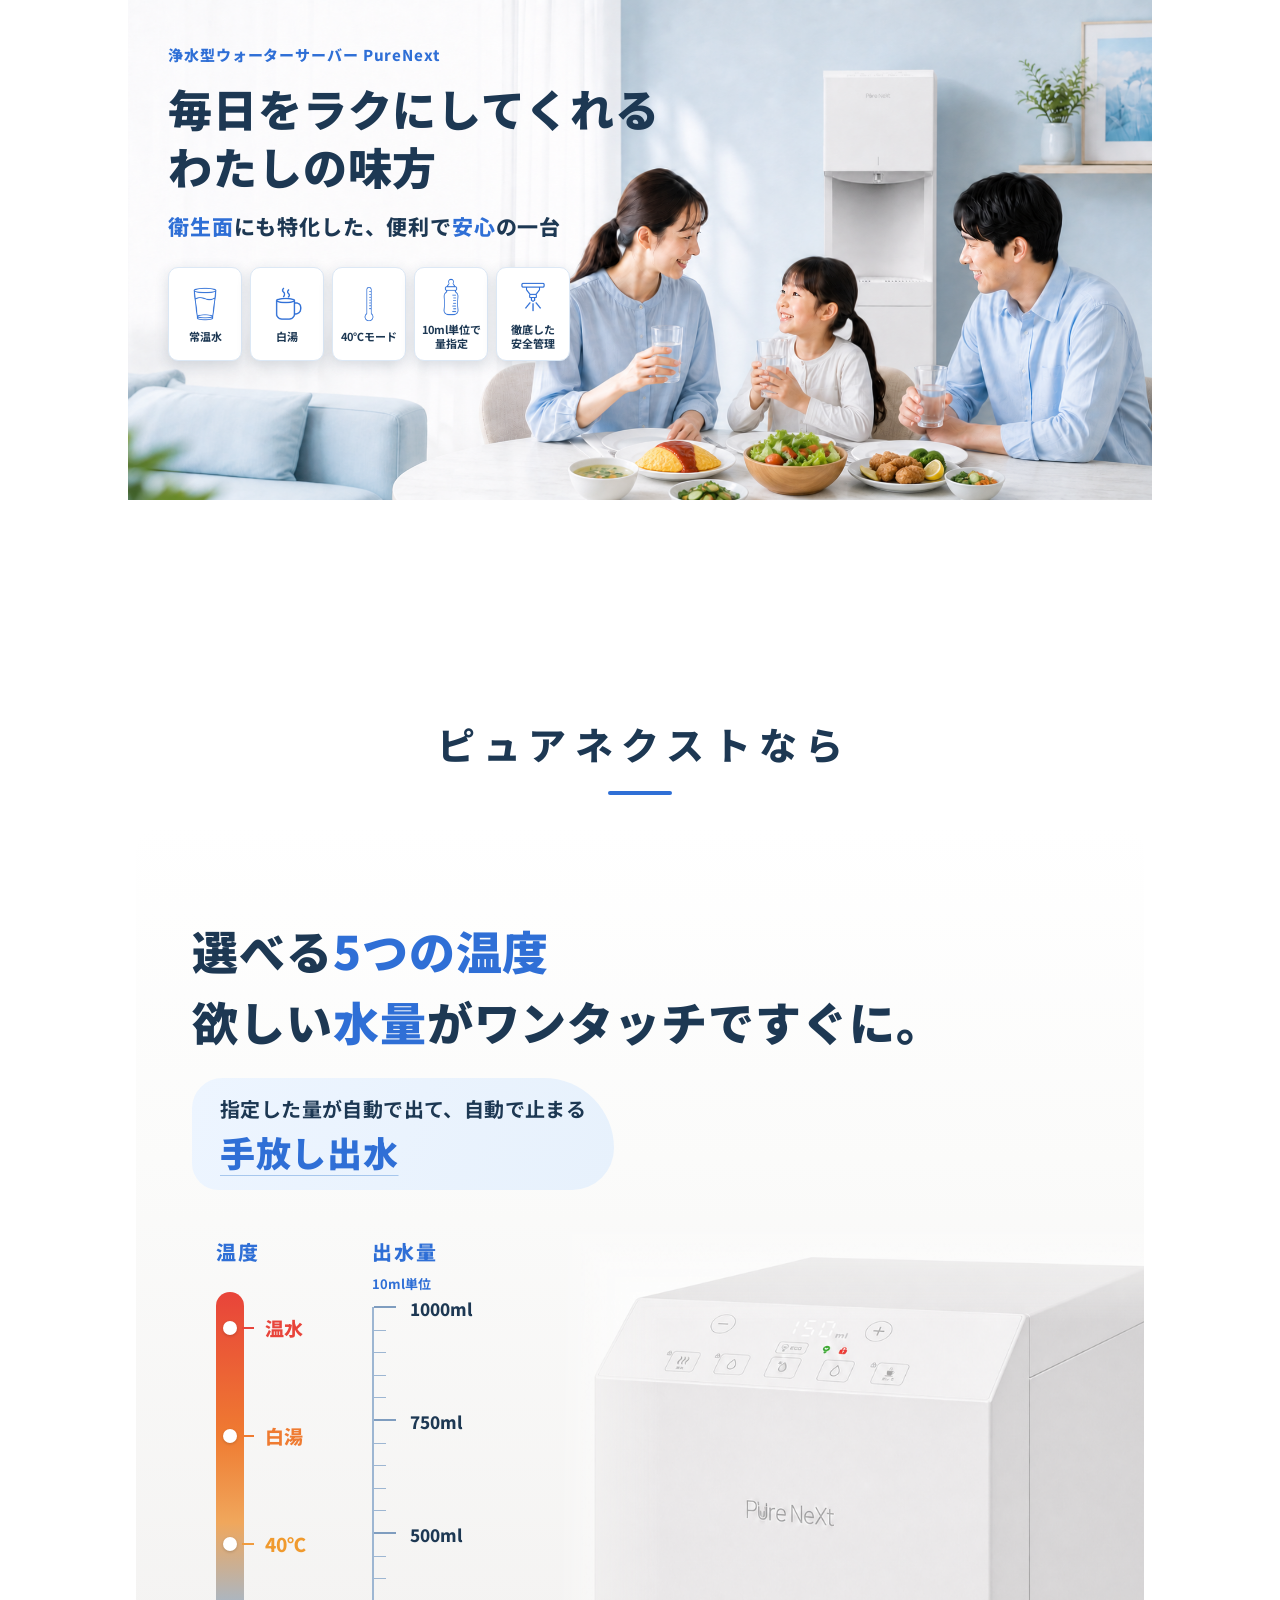
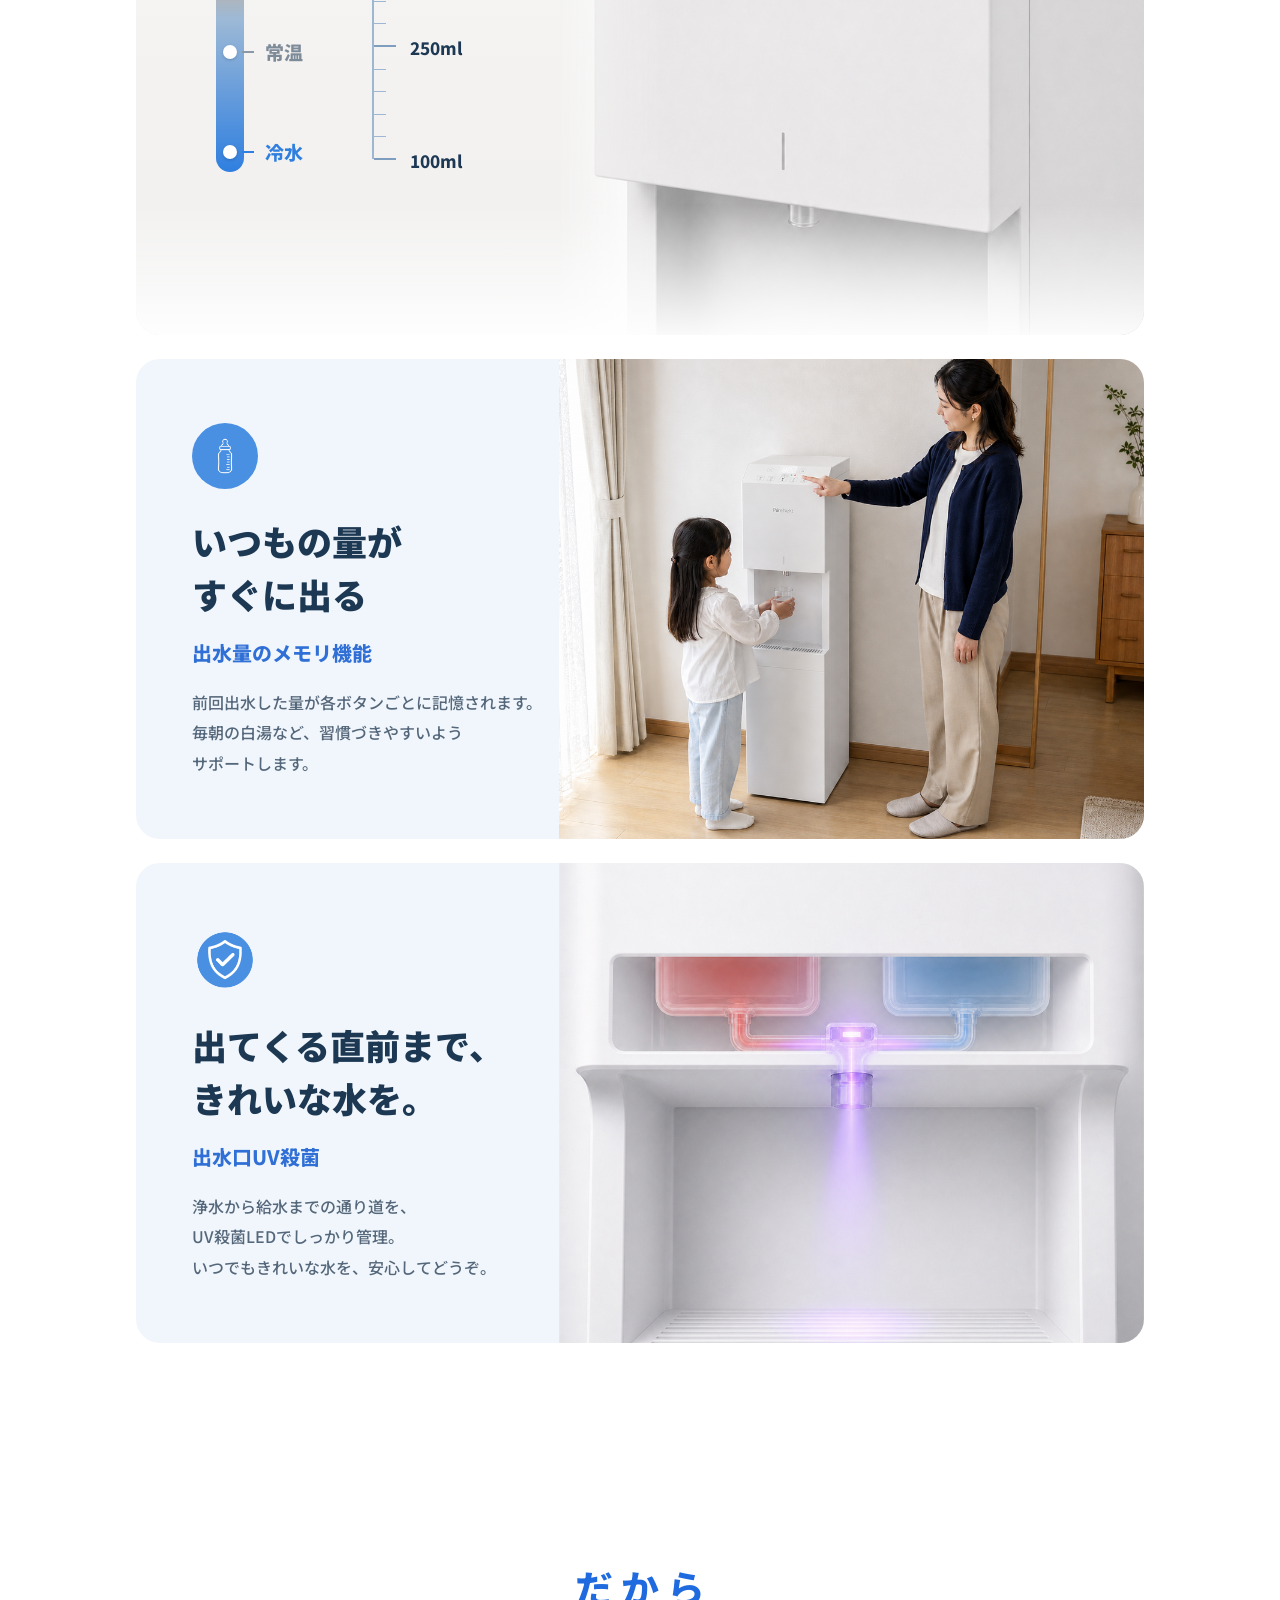
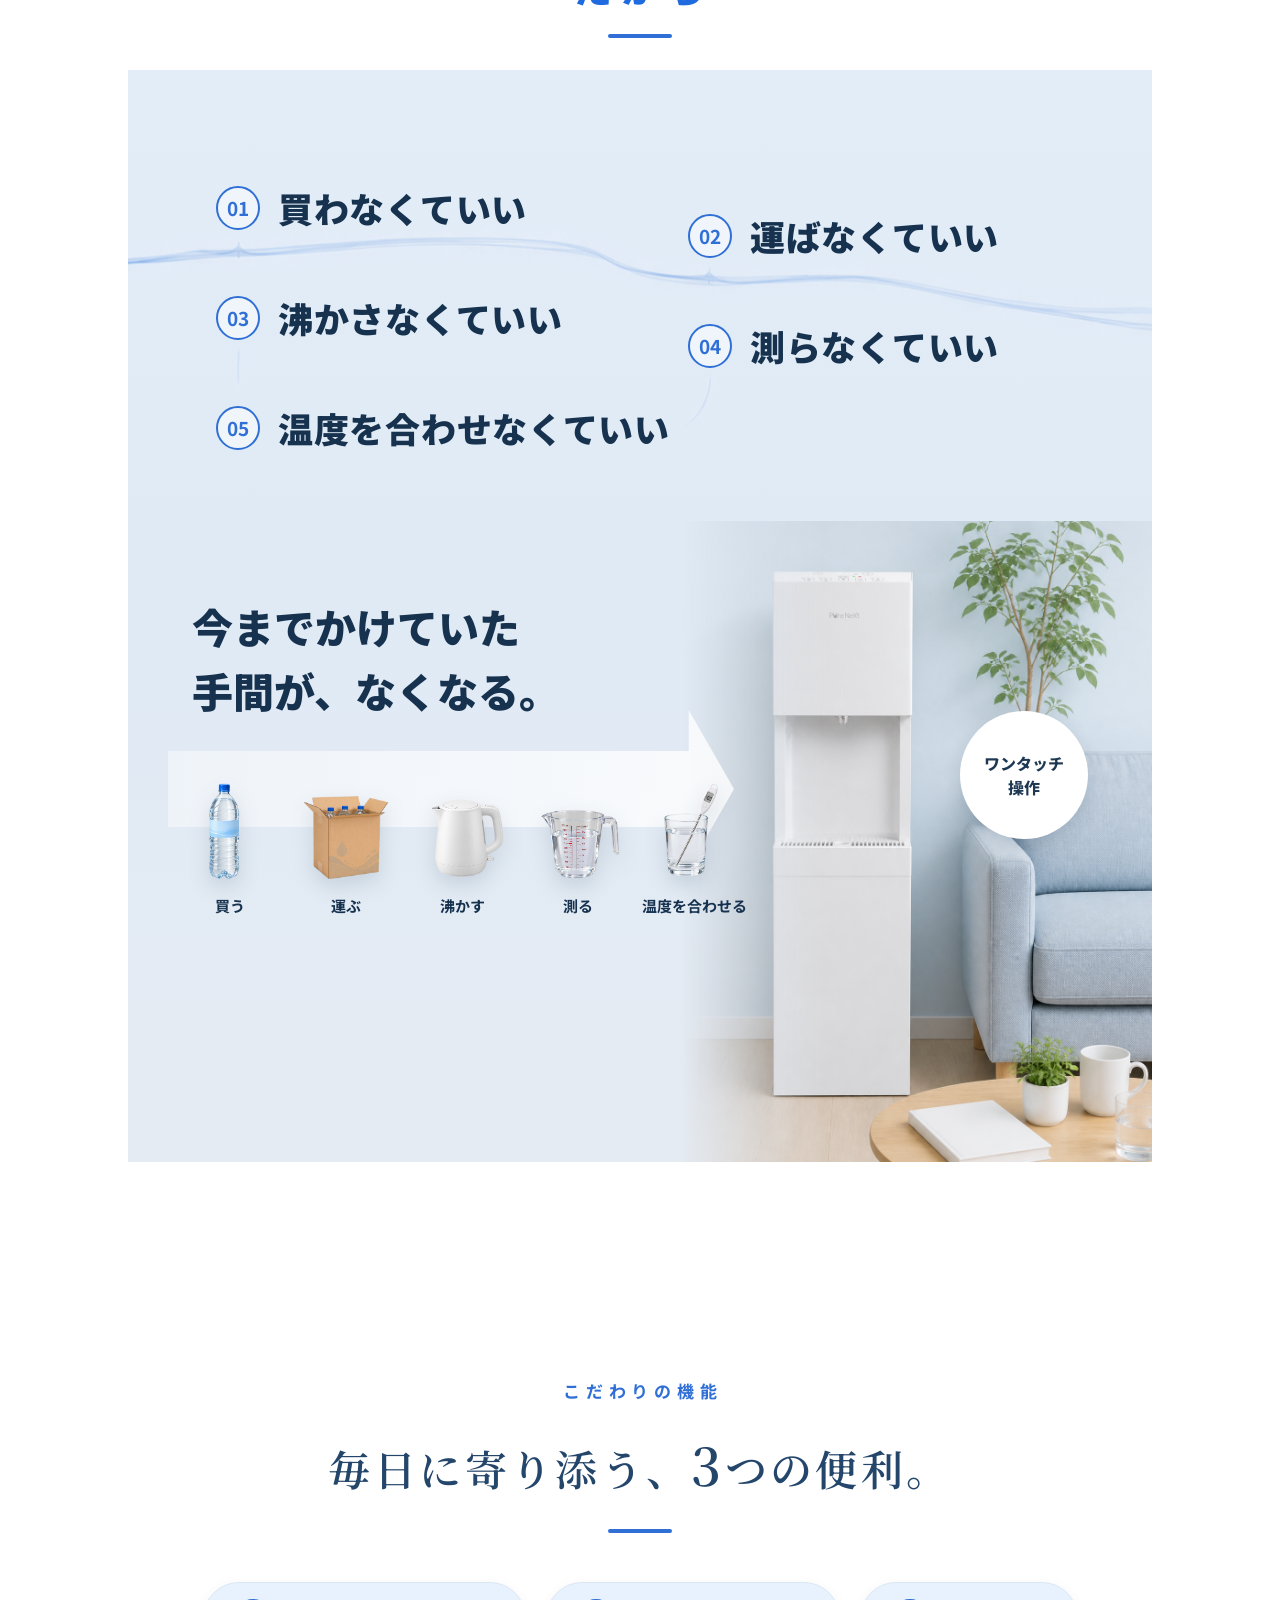
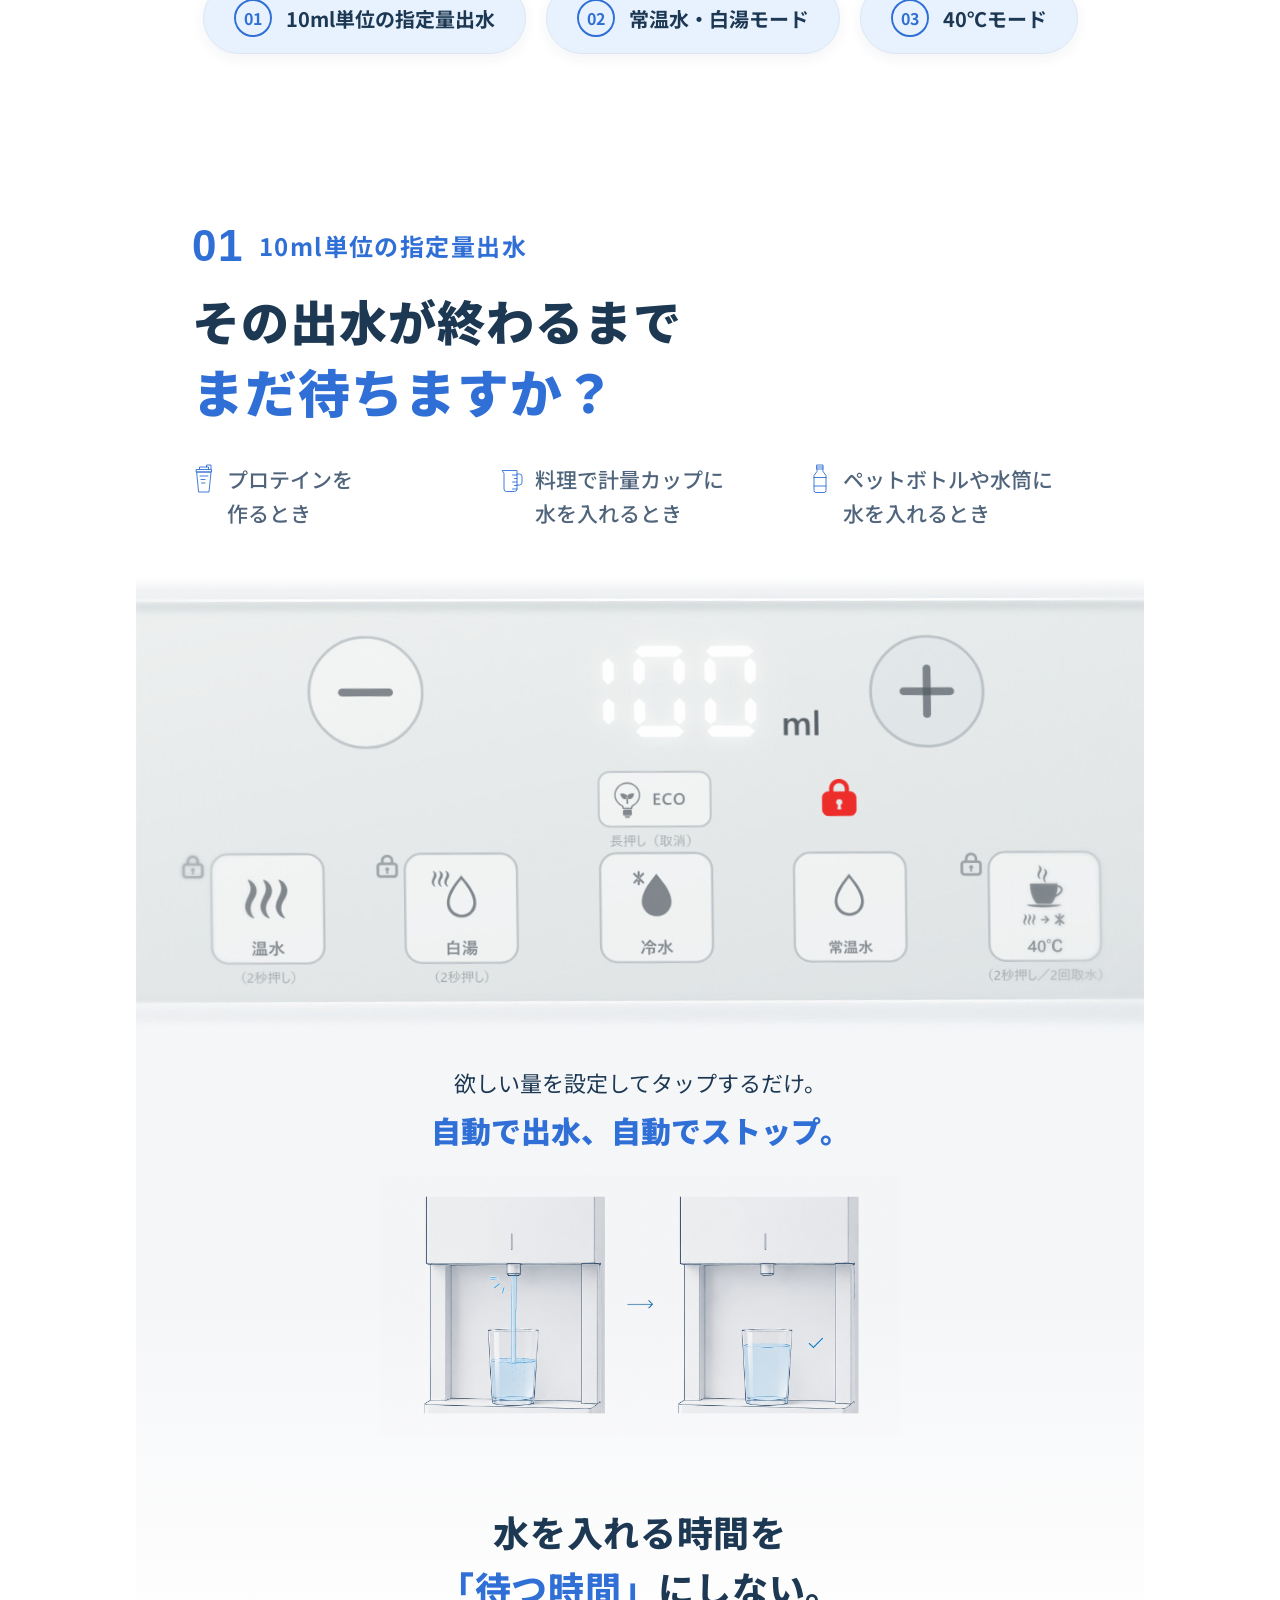
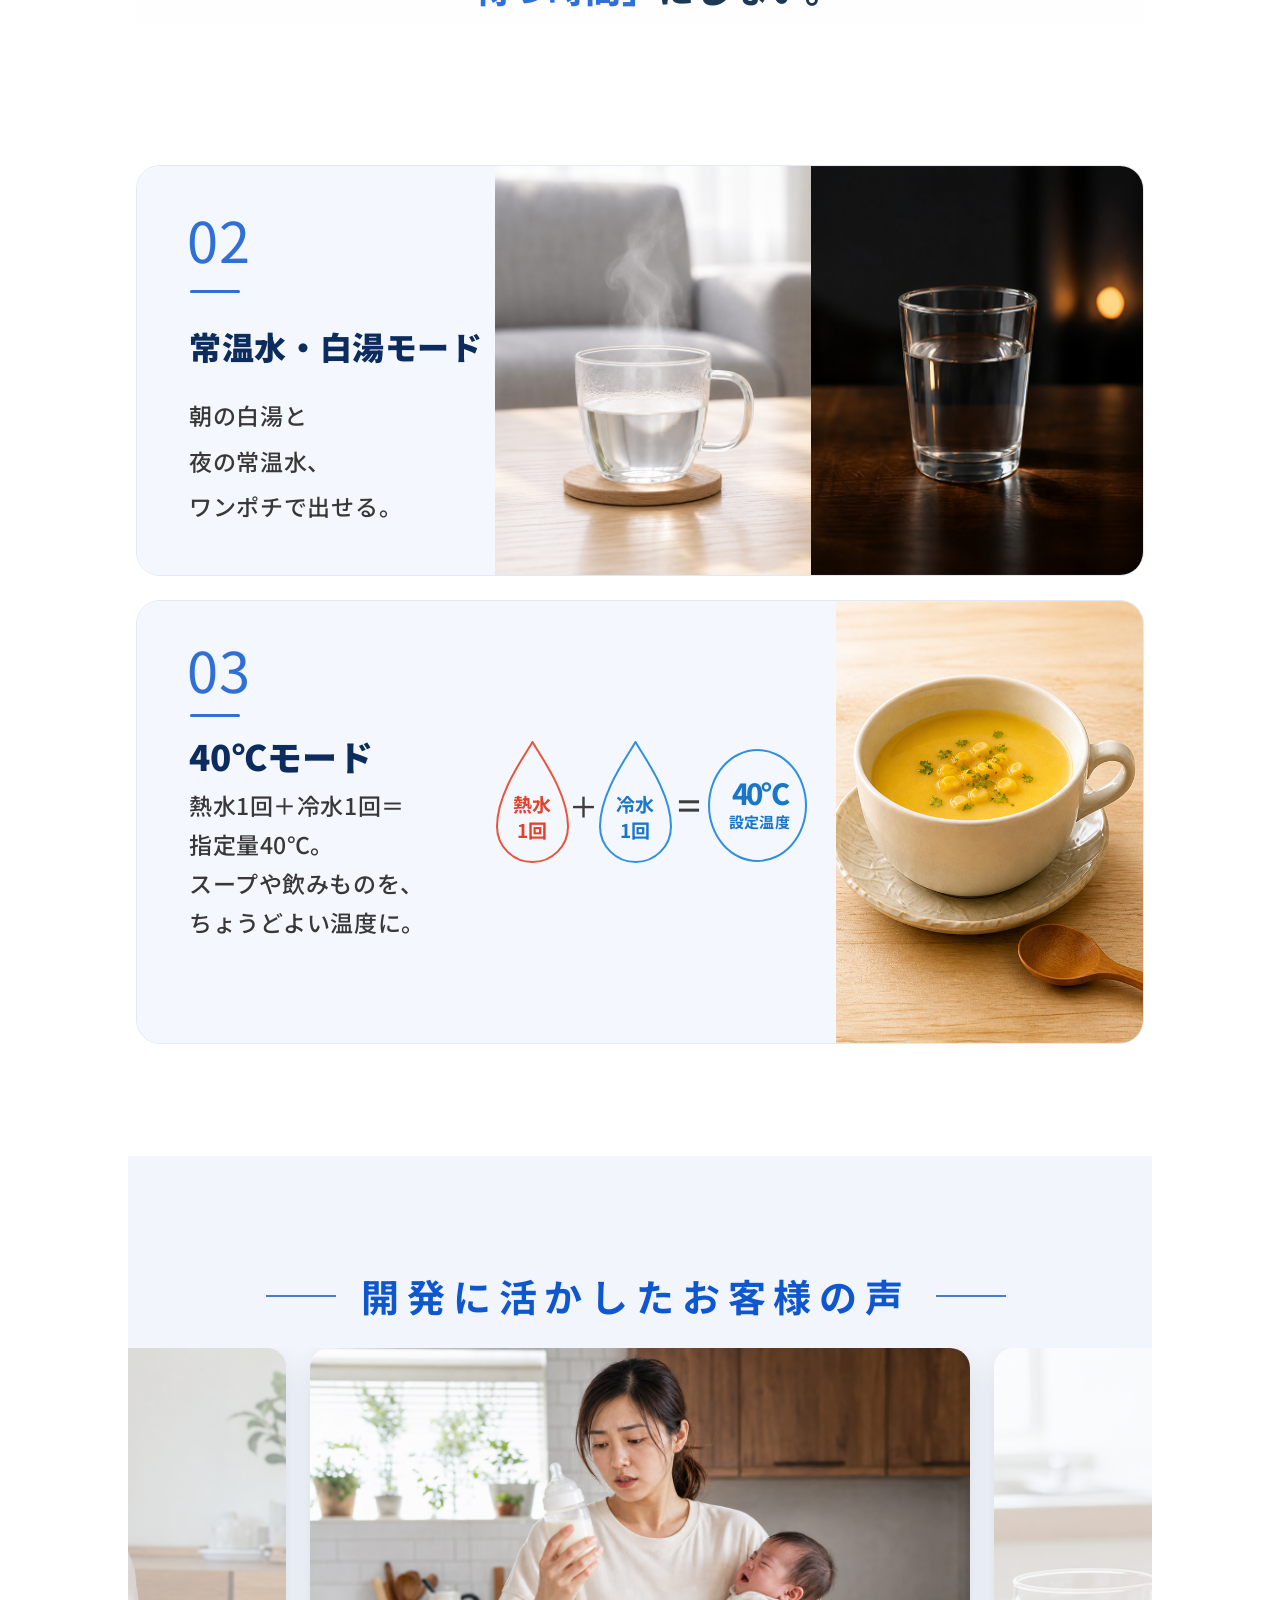
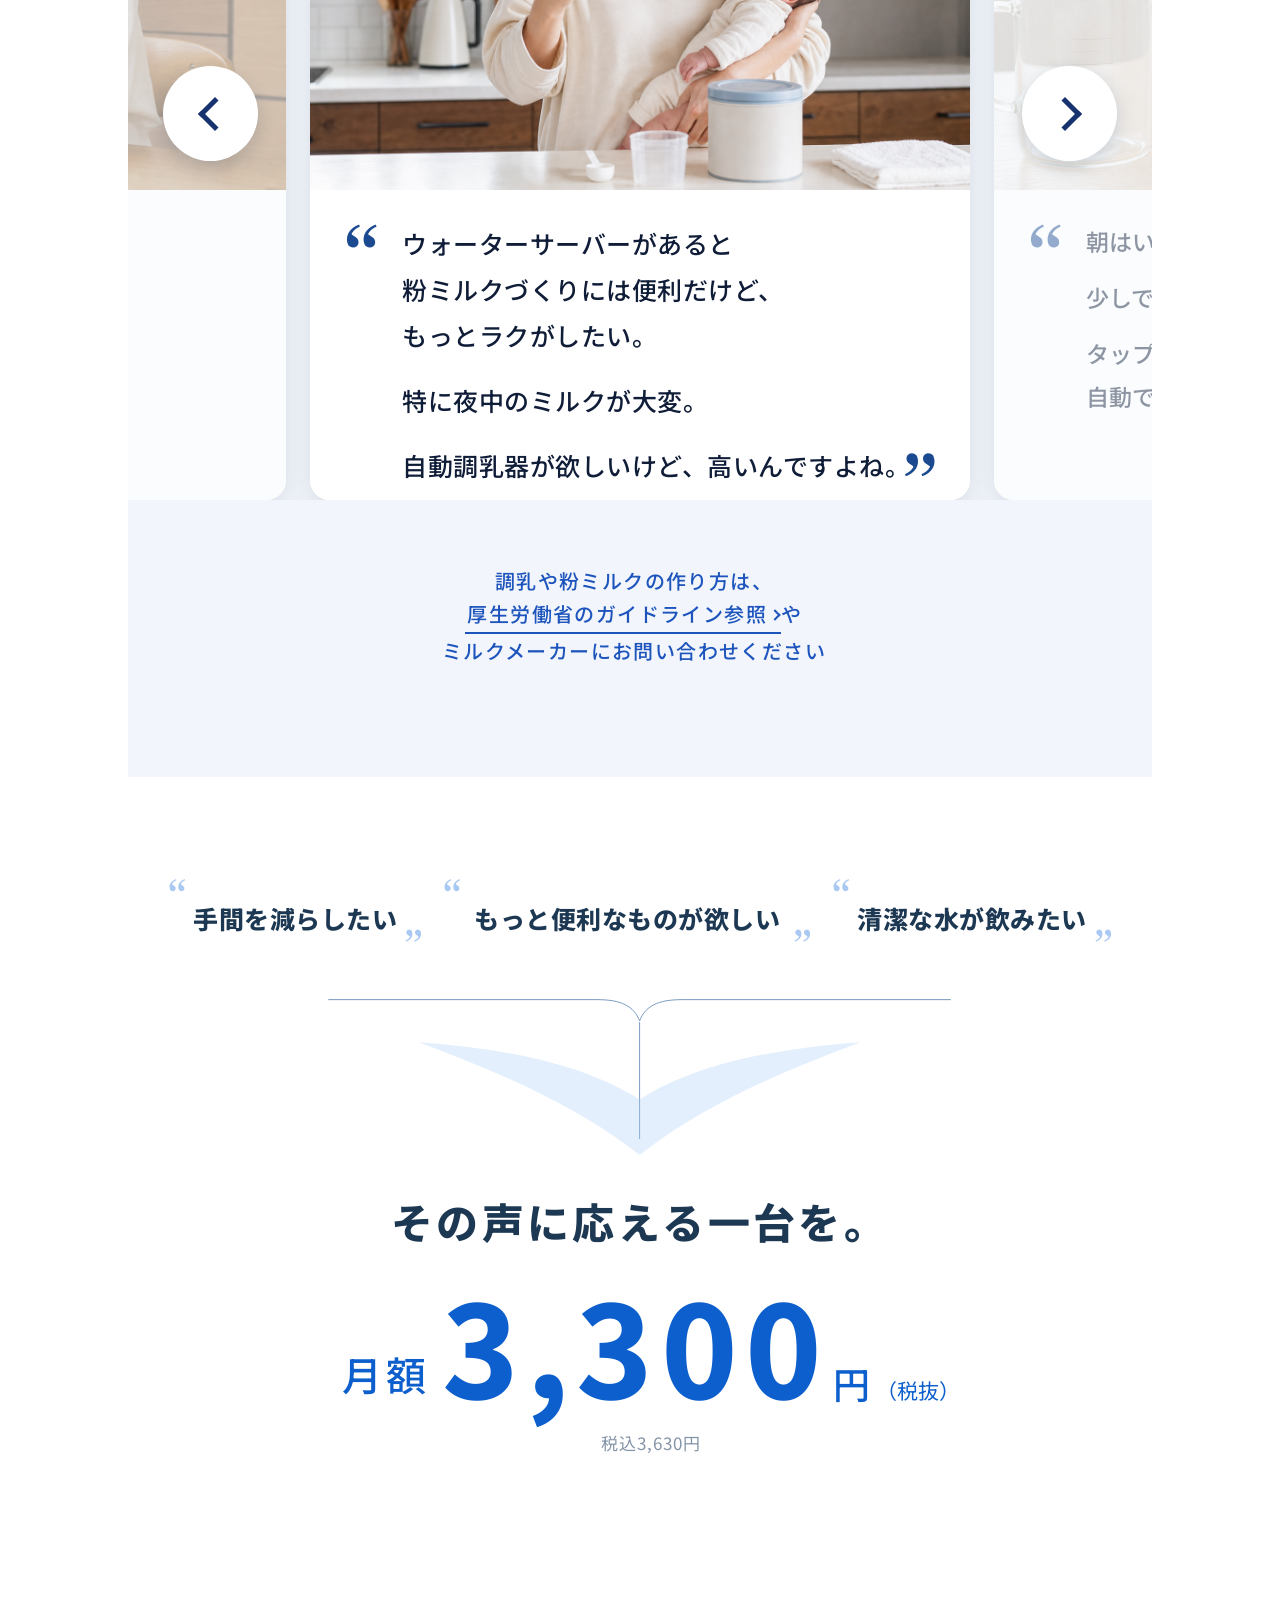
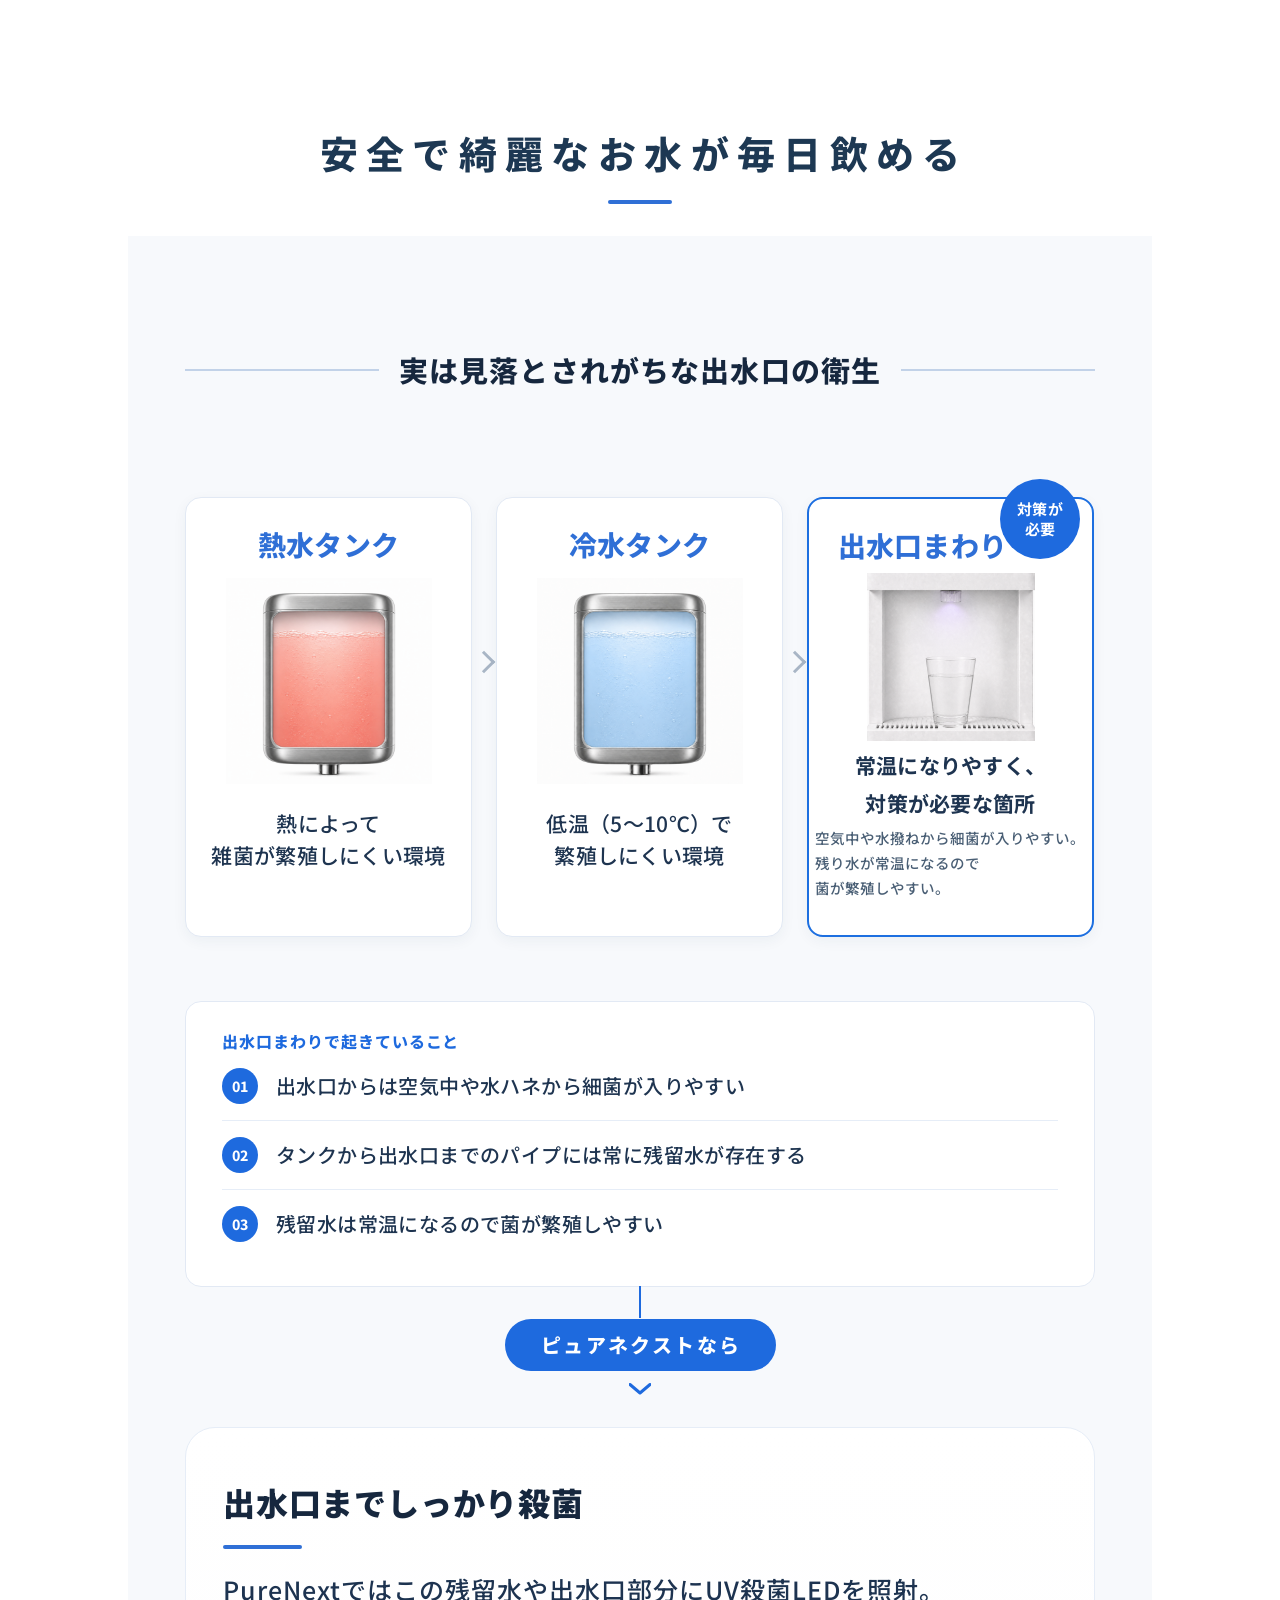
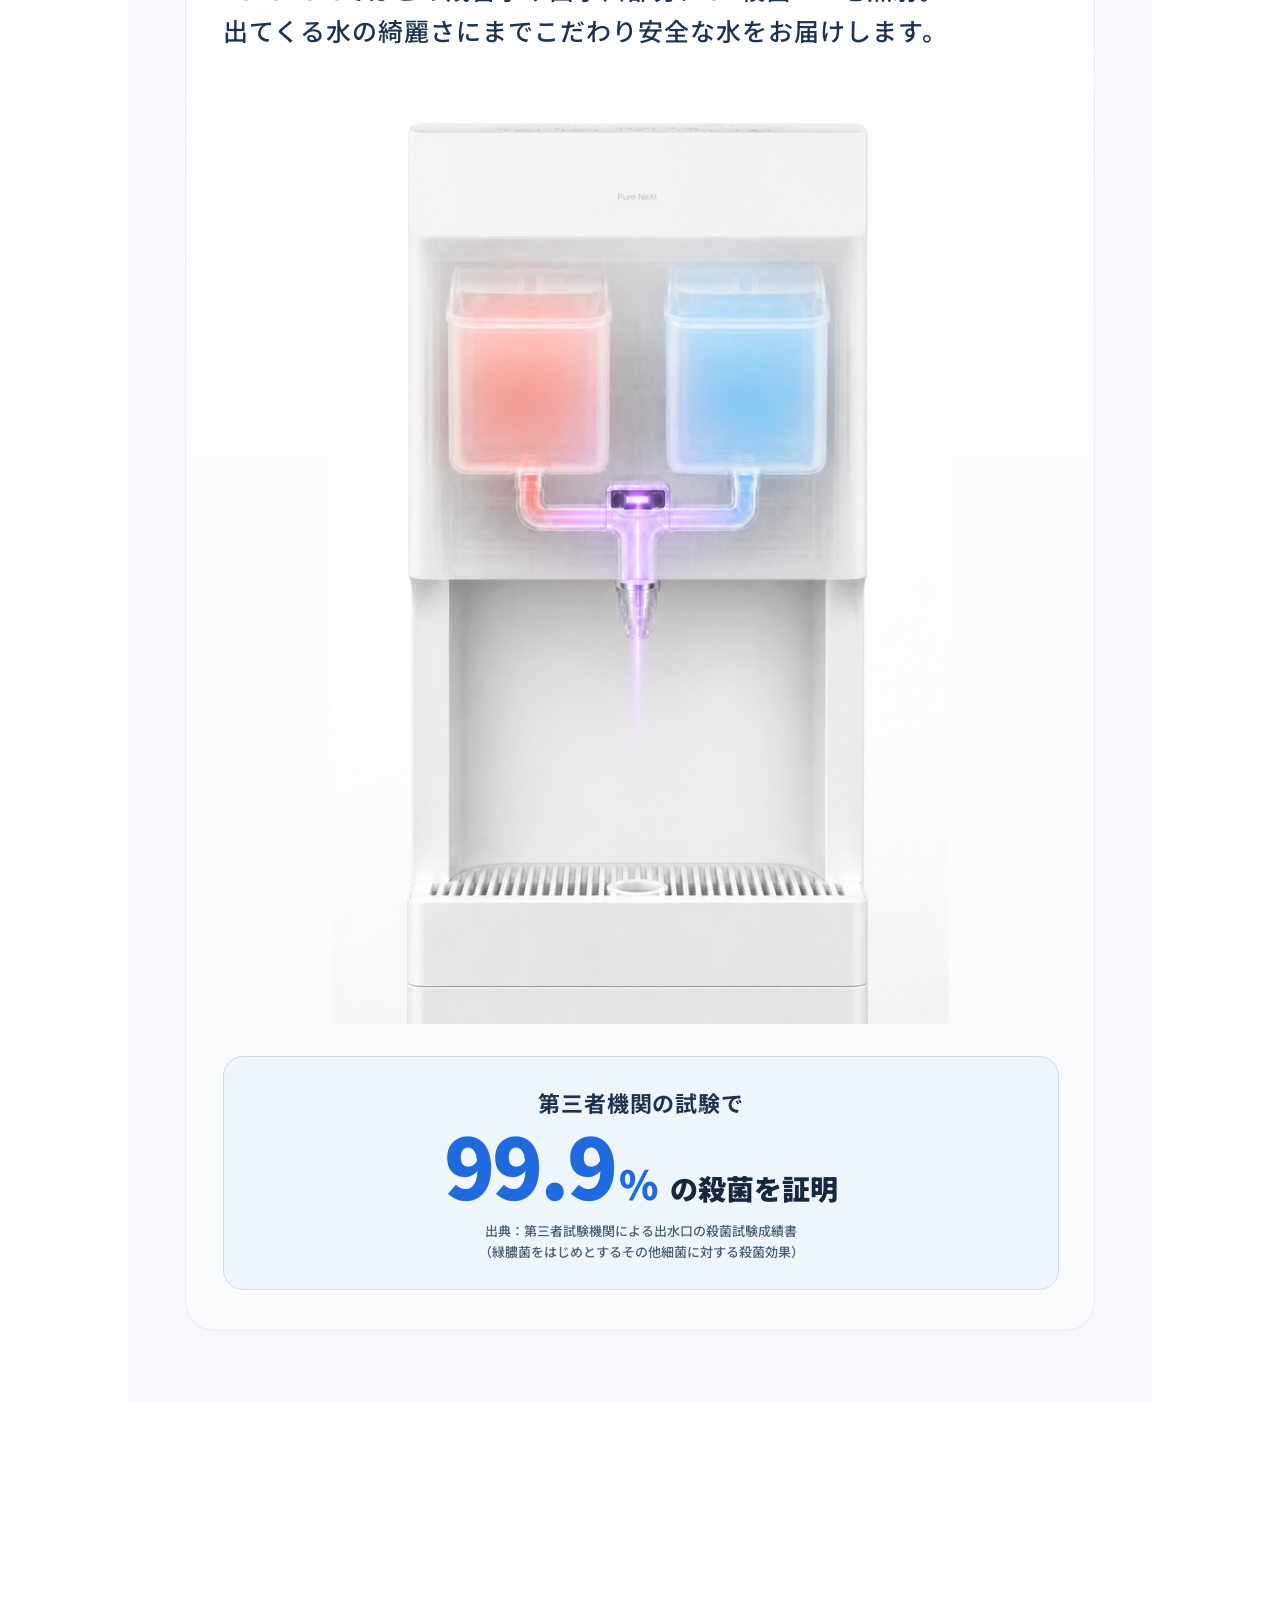
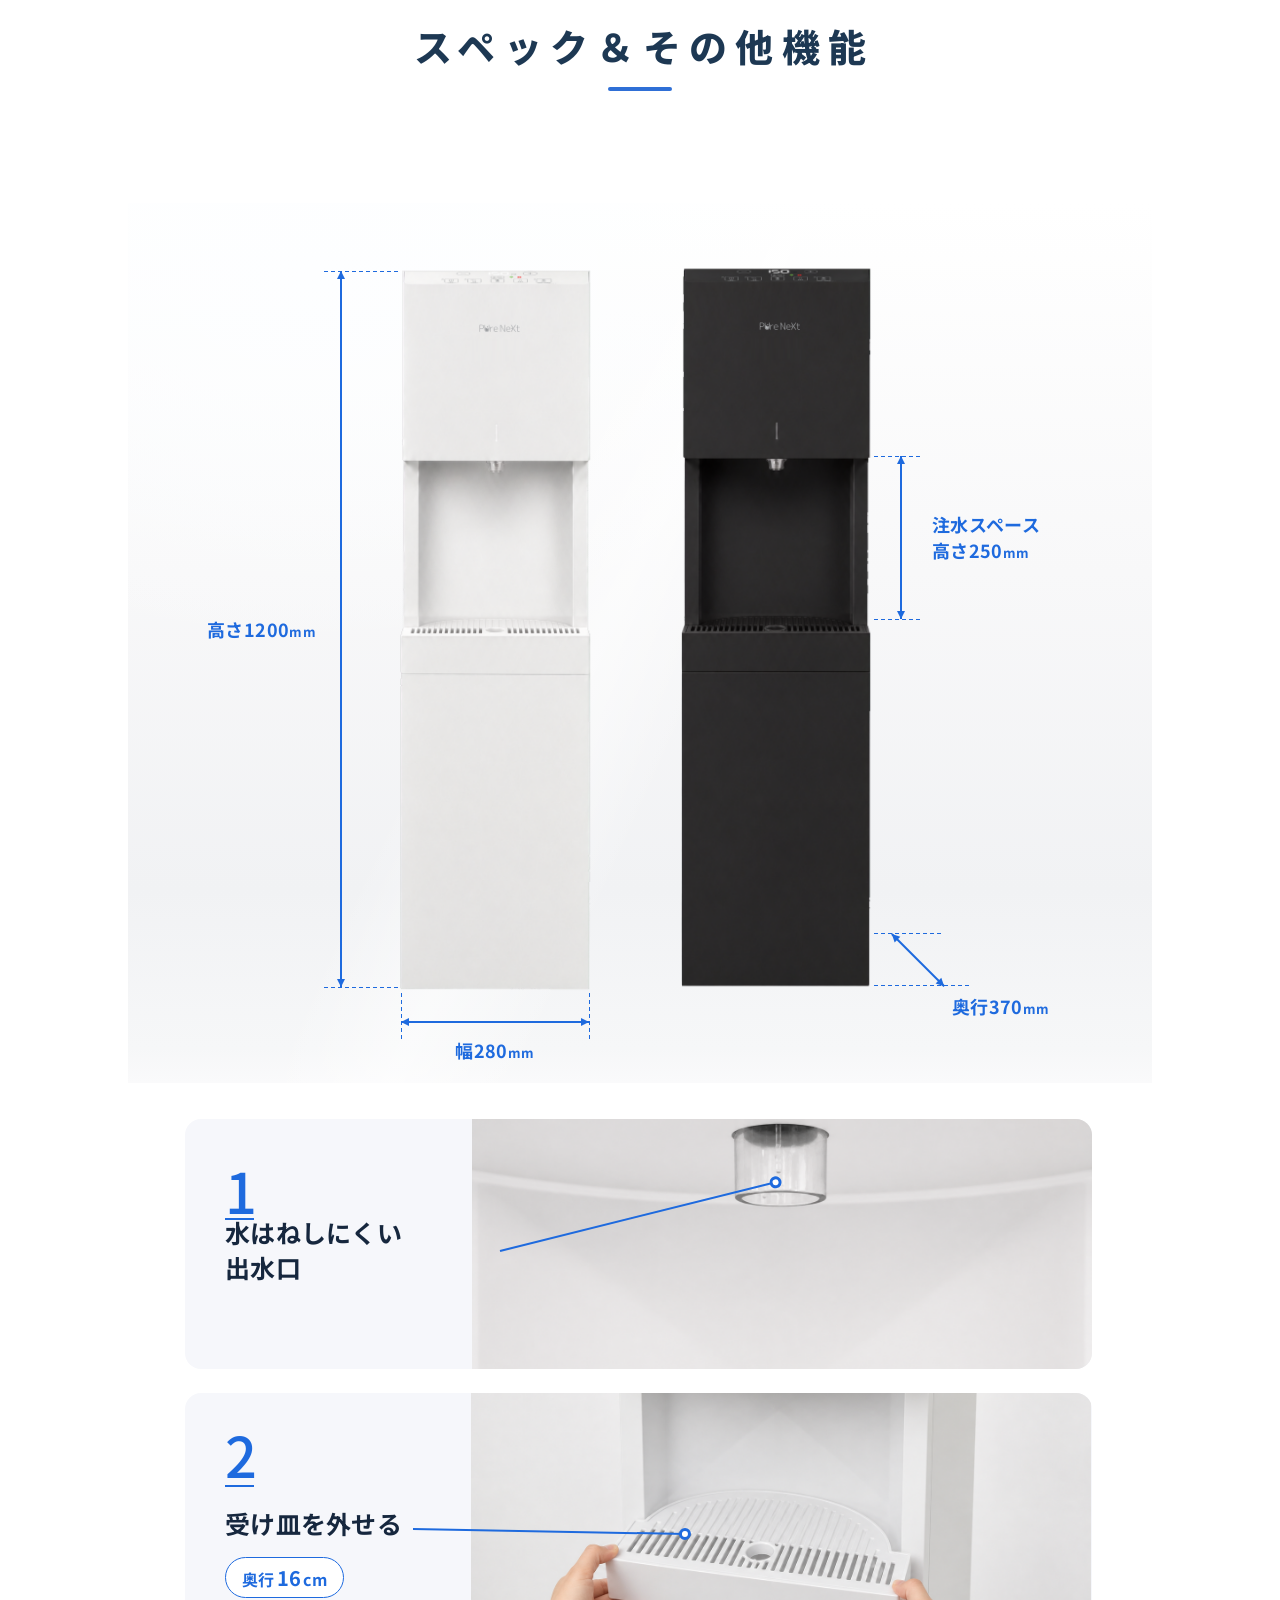
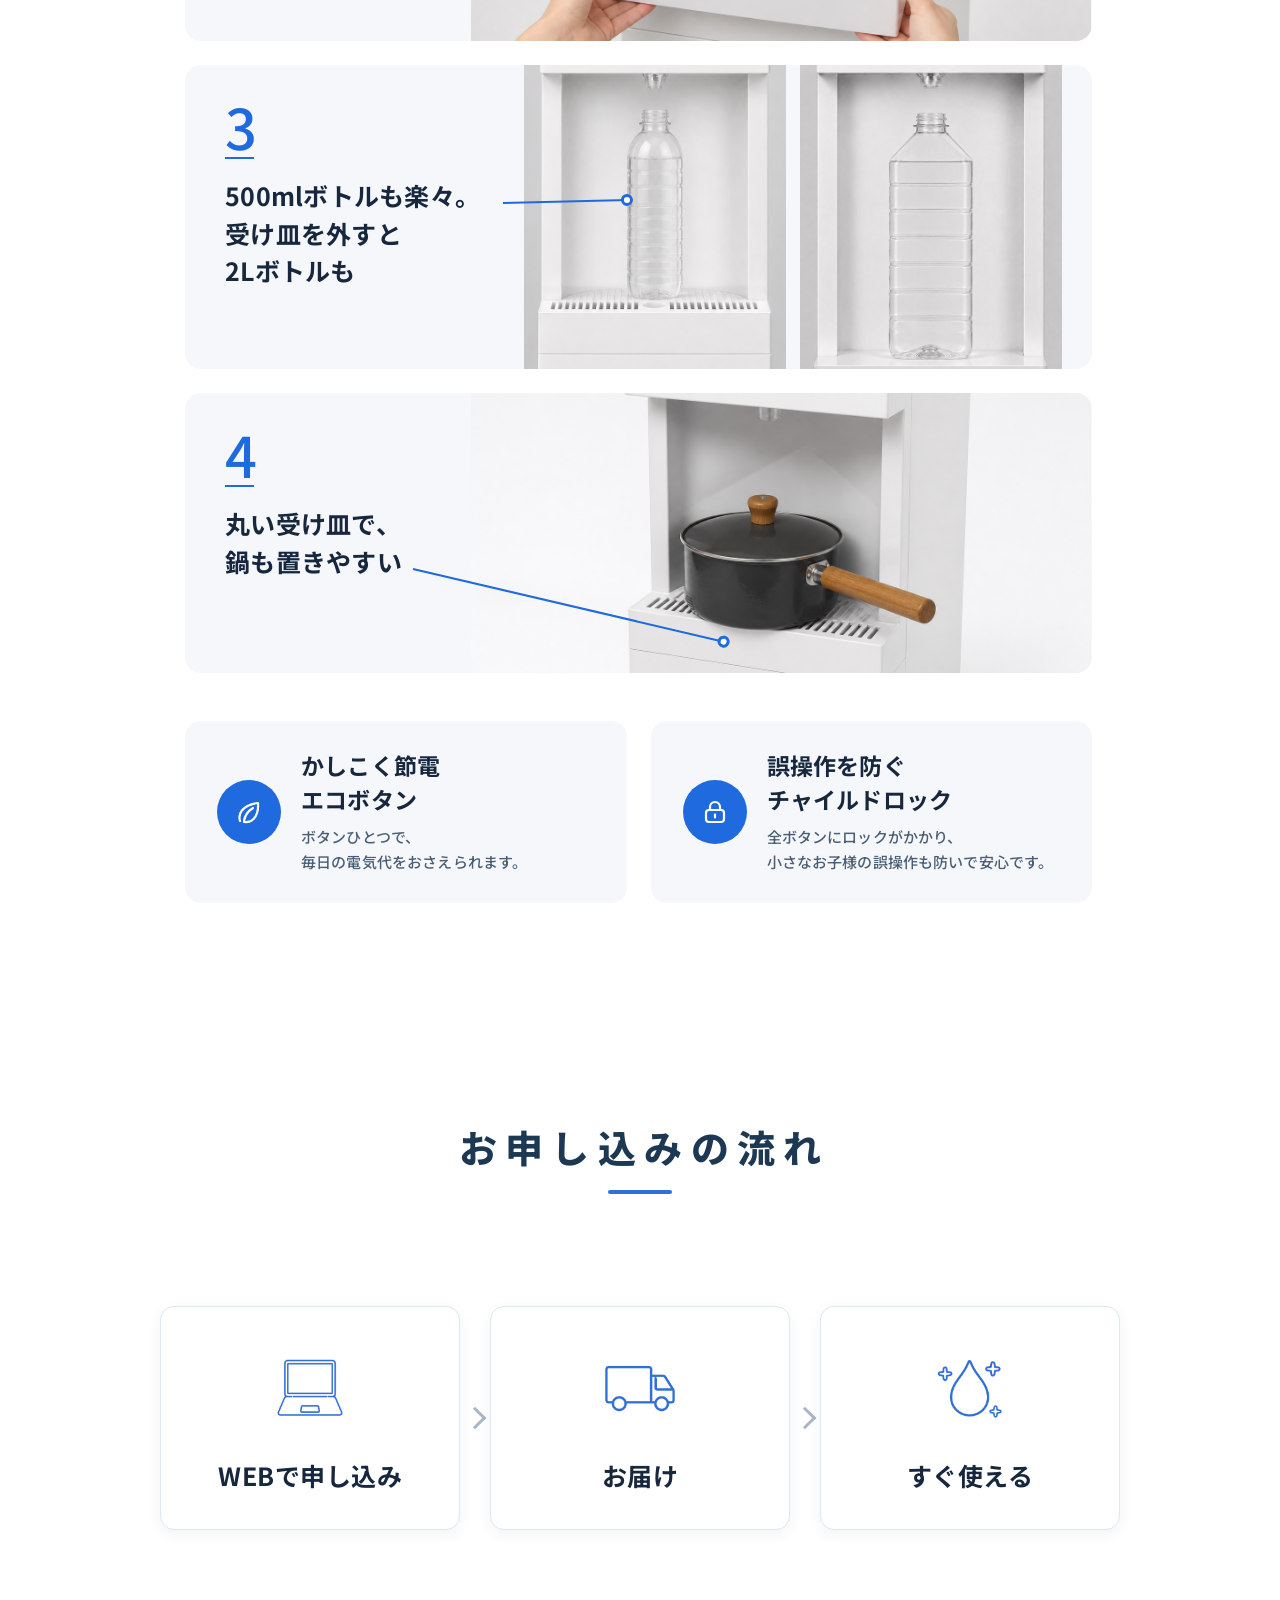
==== commit 45946610: "Update PureNext LP hands-free feature, pricing flow and product details" ====
--- a/index.html
+++ b/index.html
@@ -19,7 +19,9 @@
      更新直後に「新しいHTML＋古いCSS」が混ざって崩れる（Fold 7 で発生）。版を上げるたびに v= の値も上げる -->
 <link rel="stylesheet" href="css/style.css?v=20260905r15">
 <link rel="stylesheet" href="css/responsive.css?v=20260905r15">
+<link rel="stylesheet" href="css/handsfree-20260905.css?v=20260908r25">
 <script src="js/main.js?v=20260905r15" defer></script>
+<link rel="stylesheet" href="css/lower-20260908.css?v=20260908r26">
 </head>
 <body>
 <div class="page">
@@ -57,7 +59,7 @@
     <!-- rev22-r7(2026-09-03): 発注主指示で「5つの温度」の後ろの読点を削除 -->
     <h2 class="intro__title">選べる<span class="blue">5つの温度</span><br>欲しい<span class="blue">水量</span>が<span class="nobr">ワンタッチですぐに。</span></h2>
     <!-- rev22-r15(2026-09-05): 販売パートナー指摘「画像の場所にも、水が自動で出て自動で止まることを伝えてほしい」 -->
-    <p class="intro__sub"><span class="nobr">指定した量が自動で出て、</span><span class="nobr">自動で止まります。</span></p>
+    <p class="intro__sub"><span class="intro__auto"><span class="nobr">指定した量が自動で出て、</span><span class="nobr">自動で止まる</span></span><strong class="intro__handsfree">手放し出水</strong></p>
     <div class="intro__figure">
       <div class="temp">
         <p class="figure-label">温度</p>
@@ -73,7 +75,7 @@
         </div>
       </div>
       <div class="amount">
-        <p class="figure-label">取水量</p>
+        <p class="figure-label">出水量</p>
         <p class="amount__unit">10ml単位</p>
         <div class="amount__ruler">
           <span class="amount__mark" style="top:0%"><em>1000ml</em></span>
@@ -92,8 +94,8 @@
       <div class="memory__text">
         <span class="memory__iconwrap"><img class="memory__icon" src="images/icon_bottle.png" alt=""></span>
         <h2 class="memory__title"><span class="nobr">いつもの量が</span><br><span class="nobr">すぐに出る</span></h2>
-        <p class="memory__sub">取水量のメモリ機能</p>
-        <p class="memory__body">前回取水した量が各ボタンごとに記憶されます。<br class="pc-br">毎朝の白湯など、習慣づきやすいよう<br class="pc-br">サポートします。</p>
+        <p class="memory__sub">出水量のメモリ機能</p>
+        <p class="memory__body">前回出水した量が各ボタンごとに記憶されます。<br class="pc-br">毎朝の白湯など、習慣づきやすいよう<br class="pc-br">サポートします。</p>
       </div>
       <div class="memory__photo"><img src="images/memory_photo.png" alt="パネルを押す女性とコップで水を受ける女の子"></div>
     </div>
@@ -147,7 +149,7 @@
     <h2 class="kodawari__title">毎日に寄り添う、<span class="nobr"><span class="num">3</span>つの便利。</span></h2>
     <span class="kodawari__bar"></span>
     <ul class="kodawari__index">
-      <li><i>01</i><span>10ml単位の指定量取水</span></li>
+      <li><i>01</i><span>10ml単位の指定量出水</span></li>
       <li><i>02</i><span>常温水・白湯モード</span></li>
       <li><i>03</i><span>40℃モード</span></li>
     </ul>
@@ -156,19 +158,26 @@
 
 
 <!-- S08 機能01 -->
-<section class="feat feat01">
-  <div class="feat__panel"></div>
-  <div class="feat__text">
-    <p class="feat__num">01</p>
-    <span class="feat__rule"></span>
-    <h3 class="feat__head">10ml単位の<br>指定量取水</h3>
-    <!-- rev22-r15(2026-09-05): 販売パートナー指摘「スープの濃さはいらない。プロテイン・計量カップ・水筒の水が溜まるまで待つ、
-         欲しい量を入れてスタートすれば自動で給水・自動でストップ、というニュアンスに」 -->
-    <p class="feat__body"><span class="nobr">プロテインも、</span><span class="nobr">水筒も。</span><br class="pc-br"><span class="nobr">溜まるまで待ちますか？</span><br class="pc-br">欲しい量を入れたら、<br class="pc-br">あとは<em class="feat__em">自動で出て</em>、<br class="pc-br"><em class="feat__em">自動で止まります</em>。<br class="pc-br"><em class="feat__em">粉ミルク</em>作りも楽に。</p>
-  </div>
-  <video class="feat01__photo" src="images/feat01_panel.mp4" poster="images/feat01_panel_poster.jpg"
-         width="647" height="529" autoplay muted loop playsinline preload="metadata"
-         aria-label="操作パネルの＋ボタンを押し続けると、表示が100mlから10ml刻みでだんだん速く1000mlまで増えていく様子"></video>
+<section class="feat feat01" aria-labelledby="handsfree-title">
+  <div class="handsfree__intro">
+    <p class="handsfree__eyebrow"><span class="handsfree__num">01</span><span>10ml単位の指定量出水</span></p>
+    <h3 class="handsfree__title" id="handsfree-title">その出水が終わるまで<br><span>まだ待ちますか？</span></h3>
+    <ul class="handsfree__scenes">
+      <li><svg class="handsfree__scene-icon" viewBox="0 0 48 64" aria-hidden="true" fill="none" stroke="currentColor" stroke-width="1.6" stroke-linecap="round" stroke-linejoin="round"><path d="M10 18h28l-4 40H14zM9 13h30v5H9zM15 13V8h18v5M29 8V4h9v9M16 26h16M18 33h8M19 40h7"/></svg><span>プロテインを<br>作るとき</span></li>
+      <li><svg class="handsfree__scene-icon" viewBox="0 0 48 64" aria-hidden="true" fill="none" stroke="currentColor" stroke-width="1.6" stroke-linecap="round" stroke-linejoin="round"><path d="M5 15h29v37a5 5 0 0 1-5 5H13a5 5 0 0 1-5-5V22zM34 22h5a5 5 0 0 1 5 5v12a5 5 0 0 1-5 5h-5M25 24h9M29 31h5M25 38h9M29 45h5M25 52h9"/></svg><span>料理で計量カップに<br>水を入れるとき</span></li>
+      <li><svg class="handsfree__scene-icon" viewBox="0 0 48 64" aria-hidden="true" fill="none" stroke="currentColor" stroke-width="1.6" stroke-linecap="round" stroke-linejoin="round"><path d="M18 4h12v8H18zM18 12v5l-6 8v30a4 4 0 0 0 4 4h16a4 4 0 0 0 4-4V25l-6-8v-5M12 29h24M12 46h24M18 8h12"/></svg><span>ペットボトルや水筒に<br>水を入れるとき</span></li>
+    </ul>
+  </div>
+  <div class="handsfree__visual">
+    <video class="feat01__photo" src="images/feat01_panel.mp4" poster="images/feat01_panel_poster.jpg"
+           width="1294" height="1048" autoplay muted loop playsinline preload="metadata"
+           aria-label="操作パネルの＋ボタンを押し続けると、表示が100mlから10ml刻みでだんだん速く1000mlまで増えていく様子"></video>
+  </div>
+  <div class="handsfree__description">
+    <p>欲しい量を設定してタップするだけ。<br><strong>自動で出水、自動でストップ。</strong></p>
+    <figure class="handsfree__flow"><img src="images/handsfree-flow-20260908.png" alt="指定した量まで自動で水が注がれ、出水が自動で止まる様子" width="1536" height="768"></figure>
+  </div>
+  <p class="handsfree__closing"><span class="nobr">水を入れる時間を</span><span class="nobr"><em>「待つ時間」</em>にしない。</span></p>
 </section>
 
 <!-- S09 機能02 -->
@@ -247,15 +256,15 @@
           <p>自動調乳器が欲しいけど、高いんですよね。<span class="voice__mark voice__mark--close">”</span></p>
         </div>
       </article>
-      <article class="voice__slide">
+      <article class="voice__slide voice__slide--handsfree">
         <img class="voice__photo" src="images/review_slide2.png" alt="キッチンで計量カップの目盛りを確かめる女性">
         <!-- rev22-r15(2026-09-05): 販売パートナー指摘「便利な機能があるサーバーが良い・押しっぱなしは面倒・ワンポチで出て勝手に止まる、
              という自動の要望に」（旧「シンプルだけど最先端なモノがいい」は差し替え） -->
         <div class="voice__quote">
           <span class="voice__mark voice__mark--open">“</span>
-          <p>便利な機能がある<br class="pc-br">ウォーターサーバーがいい。</p>
-          <p>ボタンを押しっぱなしとか、めんどくさい。</p>
-          <p>ワンポチで水が出て、<br class="pc-br">勝手に止まってほしい。<span class="voice__mark voice__mark--close">”</span></p>
+          <p>朝はいつもバタバタしているので、</p>
+          <p>少しでも手間を減らせたらと思うんです。</p>
+          <p>タップしたら欲しい量まで水が出て、<br class="pc-br">自動で止まってくれたらうれしいですね。<span class="voice__mark voice__mark--close">”</span></p>
         </div>
       </article>
       <article class="voice__slide">
@@ -284,15 +293,25 @@
 
 <!-- S12 価格 -->
 <section class="price">
-  <!-- rev22-r15(2026-09-05): 販売パートナー指摘「お客様の声の後に『ピュアネクストは全て解決しました』のような一言を」 -->
-  <h2 class="price__solve">PureNextが<span class="nobr">すべて解決しました。</span></h2>
+  <div class="price__transition" aria-label="お客様の3つの願い">
+    <div class="price__wishes">
+      <p>手間を減らしたい</p>
+      <p>もっと便利なものが欲しい</p>
+      <p>清潔な水が飲みたい</p>
+    </div>
+    <svg class="price__chevron" viewBox="0 0 800 220" aria-hidden="true" focusable="false">
+      <path d="M20 24H348c30 0 45 8 52 26l0 0c7-18 22-26 52-26H780M400 52v142" />
+      <path class="price__chevron-fill" d="M130 76c110 8 204 28 270 70 66-42 160-62 270-70-108 40-198 81-270 138C328 157 238 116 130 76Z" />
+    </svg>
+    <h2 class="price__lead"><span class="nobr">その声に応える</span><span class="nobr">一台を。</span></h2>
+  </div>
   <!-- rev21(2026-08-31): 発注主指示「月額3,300円（税抜）にして、その下に小さく税込3,630円。
        税込金額は控えめで大丈夫」 -->
   <p class="price__row">
     <span class="price__label">月額</span><span class="price__num">3,300</span><span class="price__yen">円</span><span class="price__tax">（税抜）</span>
   </p>
   <p class="price__taxnote">税込3,630円</p>
-  <h2 class="price__title">安全で綺麗なお水が毎日飲める</h2>
+  <h2 class="price__title"><span class="nobr">安全で綺麗なお水が</span><span class="nobr">毎日飲める</span></h2>
   <span class="price__bar"></span>
 </section>
 
@@ -381,7 +400,7 @@
   <article class="tanks__card tanks__card--3">
     <span class="tanks__badge">対策が<br>必要</span>
     <h3 class="tanks__name">出水口まわり</h3>
-    <img class="tanks__photo tanks__photo--wide" src="images/outlet_uv_card.png" alt="取水スペースに紫のUV殺菌LEDが照射され、グラスに水が注がれる様子" loading="eager">
+    <img class="tanks__photo tanks__photo--wide" src="images/outlet_uv_card.png" alt="出水スペースに紫のUV殺菌LEDが照射され、グラスに水が注がれる様子" loading="eager">
     <p class="tanks__text tanks__text--strong">常温になりやすく、<br class="pc-br">対策が必要な箇所</p>
     <p class="tanks__note">空気中や水撥ねから細菌が入りやすい。<br class="pc-br">残り水が常温になるので<br class="pc-br">菌が繁殖しやすい。</p>
   </article>
@@ -516,7 +535,7 @@
     <!-- rev22-r6(2026-09-03): 発注主指示で文言を短く「500mlボトルも楽々。受け皿を外すと2Lボトルも」。全幅で 1・2・4 と同じ見出し扱い -->
     <p class="strips__label">500mlボトルも楽々。<br class="pc-br"><span class="nobr">受け皿</span>を外すと<br class="pc-br"><span class="nobr">2Lボトル</span>も</p>
     <span class="strips__lead strips__lead--3"><i></i></span>
-    <img class="strips__photo strips__photo--half strips__photo--a" src="images/strip3_500ml.png" alt="取水スペースに置いた500mlペットボトル" loading="eager">
+    <img class="strips__photo strips__photo--half strips__photo--a" src="images/strip3_500ml.png" alt="出水スペースに置いた500mlペットボトル" loading="eager">
     <img class="strips__photo strips__photo--half strips__photo--b" src="images/strip3_2l.png" alt="受け皿を外して置いた2Lペットボトル" loading="eager">
   </article>
 
@@ -635,6 +654,14 @@
       <p class="app__lead">取扱説明書や<br>機能の確認も、<br>アプリですぐ。</p>
     </li>
   </ul>
+</section>
+
+<!-- r25: 先行予約告知を製品詳細の前へ -->
+<section class="notice">
+  <div class="notice__box">
+    <p class="notice__head">当商品は先行予約販売のための<span class="nobr">ページです。</span></p>
+    <p class="notice__body">発売時には多少の製品機能の変更が加わる可能性があります。</p>
+  </div>
 </section>
 
 <!-- S22a 製品詳細 見出し（rev15 で .lead 様式の独立見出しとして新設） -->
@@ -674,13 +701,7 @@
   </div>
 </section>
 
-<!-- rev21(2026-08-31): 発注主指示「よくあるご質問の前に、バナーのような形で先行予約販売の注意書きを」 -->
-<section class="notice">
-  <div class="notice__box">
-    <p class="notice__head">当商品は先行予約販売のための<span class="nobr">ページです。</span></p>
-    <p class="notice__body">発売時には多少の製品機能の変更が加わる可能性があります。</p>
-  </div>
-</section>
+
 
 <!-- S23a よくあるご質問 見出し（rev15 で .lead 様式の独立見出しとして取り出した） -->
 <section class="sechead sechead--faq">
--- a/css/style.css
+++ b/css/style.css
@@ -96,7 +96,7 @@
 }
 /* rev22-r15: 見出しの下の一言（メモリ機能の .memory__sub と同じ様式＝青・太字）。
    見出し2行の下端（88+46×1.55×2≒231px）と図の上端 320px の間に置く */
-.intro__sub{position:relative;z-index:1;margin:6px 0 0 56px;font-size:20px;font-weight:800;color:var(--blue);letter-spacing:.02em}
+.intro__sub{position:relative;z-index:1;margin:13px 0 0 56px; /* 第三者検品: .memory__sub と同じインク間隔 31px に */font-size:20px;font-weight:800;color:var(--blue);letter-spacing:.02em}
 .intro__figure{position:absolute;left:80px;top:320px;display:flex;gap:112px;z-index:1}
 .figure-label{font-size:20px;font-weight:800;color:var(--blue);letter-spacing:.1em}
 /* 温度バー */
--- a/css/responsive.css
+++ b/css/responsive.css
@@ -177,7 +177,7 @@
   .intro::after{display:none} /* PC の下側フェードは SP では不要（写真が下端に無い） */
   .intro__title{grid-area:1 / 1 / 2 / 3;position:relative;padding:0 var(--pad);
     font-size:18px;line-height:1.55}
-  .intro__sub{grid-area:2 / 1 / 3 / 3;margin:8px 0 0;padding:0 var(--pad);font-size:var(--t-body);font-weight:800;color:var(--blue);line-height:1.6} /* rev22-r15 */
+  .intro__sub{grid-area:2 / 1 / 3 / 3;margin:8px 0 0;padding:0 var(--pad);font-size:var(--t-body);font-weight:700;color:var(--blue);line-height:1.6} /* rev22-r15 */
   .intro__figure{grid-area:3 / 1 / 4 / 2;position:static;left:auto;top:auto;
     display:flex;align-items:flex-end;gap:10px;margin:var(--hd) 0 0 var(--pad);padding:0}
   .temp{width:60px}
--- a/css/handsfree-20260905.css
+++ b/css/handsfree-20260905.css
@@ -0,0 +1,152 @@
+/* 2026-09-08 r17: A1・B1の構成を既存の書体・色・動画に合わせて反映。 */
+.intro .intro__sub{position:relative;z-index:1;display:flex;flex-direction:column;align-items:flex-start;gap:7px;width:max-content;max-width:calc(100% - 112px);margin:20px 0 0 56px;padding:16px 28px 17px;border:0;border-radius:54% 46% 48% 52% / 48% 45% 55% 52%;background:#edf5ff;box-shadow:0 12px 28px rgba(42,91,145,.08);color:var(--navy);font-size:20px;line-height:1.5;font-weight:700;letter-spacing:.02em}
+.intro .intro__sub::before{content:"";position:absolute;z-index:-1;left:14%;top:-7px;width:72%;height:9px;border-radius:50%;background:rgba(190,218,248,.55);transform:rotate(-2deg)}
+.intro__auto{padding:0}
+.intro__auto .nobr{text-decoration-line:underline;text-decoration-thickness:2px;text-decoration-color:var(--blue);text-underline-offset:5px}
+.intro__handsfree{display:block;padding:0;background:none;color:var(--blue);font-size:35px;font-weight:900;line-height:1.2;letter-spacing:.02em;white-space:nowrap}
+
+.feat.feat01{height:auto;padding:0;overflow:hidden;background:#fff;border:0}
+.handsfree__intro{position:relative;z-index:1;max-width:1180px;margin:0 auto;padding:58px clamp(28px,6vw,88px) 46px;text-align:left}
+.handsfree__eyebrow{display:flex;align-items:center;justify-content:flex-start;gap:15px;color:var(--blue);font-size:16px;font-weight:700;line-height:1.4;letter-spacing:.06em}
+.handsfree__num{font-family:"Quicksand",sans-serif;font-size:32px;line-height:1;font-weight:600}
+.handsfree__title{margin:18px 0 0;font-size:42px;line-height:1.42;font-weight:900;letter-spacing:.02em;color:var(--navy)}
+.handsfree__title span{color:var(--blue);font-size:1em}
+.handsfree__scenes{display:grid;grid-template-columns:repeat(3,minmax(0,1fr));gap:18px 28px;margin:34px 0 0;padding:0;list-style:none;color:#50657c;font-size:17px;line-height:1.65;font-weight:500}
+.handsfree__scenes li{display:flex;align-items:flex-start;gap:11px;min-width:0}
+.handsfree__scene-icon{flex:0 0 24px;width:24px;height:32px;margin-top:1px;fill:none;stroke:var(--blue);stroke-width:1.8;stroke-linecap:round;stroke-linejoin:round}
+.handsfree__visual{position:relative;margin-top:0;background:#fff}
+.handsfree__visual::before{content:"";position:absolute;z-index:2;inset:0 0 auto;height:48px;background:linear-gradient(#fff,transparent);pointer-events:none}
+.handsfree__visual::after{content:"";position:absolute;z-index:2;left:0;right:0;bottom:0;height:clamp(24px,5vw,64px);background:linear-gradient(180deg,transparent 0%,rgba(255,255,255,.72) 68%,#fff 100%);pointer-events:none}
+.feat01 .feat01__photo{display:block;position:relative;inset:auto;right:auto;top:auto;z-index:1;width:100%;max-width:none;height:auto;max-height:none;margin:0;aspect-ratio:1294 / 780;object-fit:cover;object-position:50% 75%;border-radius:0}
+.handsfree__description{position:relative;padding:28px 30px 35px;background:transparent;text-align:center;color:var(--navy);font-size:22px;line-height:1.8}
+.handsfree__description strong{font-weight:900;font-size:30px;color:var(--blue)}
+.handsfree__flow{width:100%;max-width:520px;margin:18px auto 0;padding:0}
+.handsfree__flow img{display:block;width:100%;height:auto;max-width:100%;object-fit:contain}
+.handsfree__flow img{mix-blend-mode:multiply}
+.handsfree__closing{position:relative;margin:0;padding:34px 24px 38px;background:transparent;color:var(--navy);text-align:center;font-size:31px;line-height:1.55;font-weight:800;letter-spacing:.02em}
+.handsfree__closing span:last-child em{font-style:normal;color:var(--blue)}
+
+@media(min-width:1024px){.intro{height:1108px}.intro__figure{top:410px}}
+@media(max-width:1023px){
+  .intro .intro__sub{grid-area:2 / 1 / 3 / 3;align-items:center;gap:5px;width:auto;max-width:none;margin:13px var(--pad) 0;padding:13px 18px 15px;text-align:center;font-size:clamp(15px,2.5vw,20px);line-height:1.45}
+  .intro__handsfree{font-size:clamp(24px,4.5vw,35px)}
+  .handsfree__intro{padding:38px 20px 34px;text-align:left}
+  .handsfree__eyebrow{gap:11px;font-size:clamp(13px,2.5vw,16px)}
+  .handsfree__num{font-size:clamp(27px,5vw,32px)}
+  .handsfree__title{margin-top:14px;font-size:clamp(25px,5.8vw,40px);line-height:1.45;letter-spacing:0}
+  .handsfree__scenes{grid-template-columns:1fr;gap:12px;margin:27px 0 0;font-size:clamp(14px,2.7vw,17px);line-height:1.55}
+  .handsfree__scenes li{gap:10px}.handsfree__scene-icon{flex-basis:22px;width:22px;height:29px}
+  .handsfree__visual{margin-top:0}.handsfree__visual::before{height:26px}
+  .handsfree__description{padding:22px 16px 27px;font-size:clamp(15px,2.5vw,21px);line-height:1.85}
+  .handsfree__description strong{font-size:clamp(19px,3.5vw,29px)}
+  .handsfree__closing{padding:26px 14px 30px;font-size:clamp(22px,3.5vw,30px)}
+}
+@media(min-width:600px) and (max-width:1023px){
+  .handsfree__scenes{grid-template-columns:repeat(3,minmax(0,1fr));gap:15px}.handsfree__scenes li{display:block}.handsfree__scene-icon{display:block;margin-bottom:6px}
+}
+
+/* 画像案の淡い曲線を装飾だけに使い、文章の可読性を保つ。 */
+.intro .intro__sub{border-radius:32px 74px 44px 28px;background:linear-gradient(115deg,#edf5ff,#e7f1fc);box-shadow:none}
+.intro .intro__sub::before{display:none}
+.intro__auto .nobr{text-decoration:none}
+.intro__handsfree{text-decoration:underline;text-decoration-thickness:1px;text-underline-offset:8px;text-decoration-color:#a7c7ed}
+.handsfree__intro{padding-left:56px;padding-right:56px;background:transparent;isolation:isolate}
+.handsfree__intro::before{display:none}
+.feat01 .feat__panel{background:transparent}
+.kodawari__index i{background:var(--blue);border-color:var(--blue);color:#fff}
+
+/* S12 料金導線（承認済みP1案） */
+.price{box-sizing:border-box;width:100%;max-width:1024px;margin:0;padding:var(--sp-head) 40px var(--sp-lead);border-radius:0;background:#fff}
+.price__transition{width:100%;text-align:center;color:var(--navy)}
+.price__wishes{display:grid;grid-template-columns:1fr 1.45fr 1.1fr;gap:20px;align-items:start}
+.price__wishes p{position:relative;margin:0;padding:12px 14px;font-family:"Noto Sans JP",sans-serif;font-size:25px;line-height:1.4;font-weight:800;letter-spacing:.02em;white-space:nowrap}
+.price__wishes p::before{content:"“";position:absolute;left:4%;top:-10px;color:#a9c9f3;font-family:"Noto Serif JP",serif;font-size:40px;line-height:1;font-weight:700}
+.price__wishes p::after{content:"”";position:absolute;right:4%;bottom:-12px;color:#a9c9f3;font-family:"Noto Serif JP",serif;font-size:40px;line-height:1;font-weight:700}
+.price__chevron{display:block;width:80%;height:auto;max-height:180px;margin:32px auto;overflow:visible}
+.price__chevron path{fill:none;stroke:#7897c2;stroke-width:1.2;stroke-linecap:round;stroke-linejoin:round}
+.price__chevron .price__chevron-fill{fill:rgba(173,207,247,.34);stroke:none}
+.price__lead{margin:0;font-family:"Noto Sans JP",sans-serif;font-size:42px;line-height:1.4;font-weight:800;letter-spacing:.08em;color:var(--navy)}
+.price__row{margin-top:32px;font-family:"Noto Sans JP",sans-serif}
+.price__num{font-family:"Noto Sans JP",sans-serif;font-size:clamp(110px,11vw,128px);font-weight:800;color:#0d5fcd}
+.price__taxnote{margin-top:16px}
+.price__title{margin-top:222px}
+.handsfree__title{font-size:48px}
+.handsfree__title span{font-size:1.08em}
+.handsfree__visual::before{display:none}
+.handsfree__closing{background:transparent;font-size:36px}
+.handsfree__closing > span{display:block}
+@media(max-width:1023px){
+  .handsfree__intro{padding-left:20px;padding-right:20px}
+  .handsfree__title{font-size:clamp(21px,5.8vw,40px)}
+  .handsfree__closing{font-size:clamp(22px,3.5vw,30px)}
+  .handsfree__flow{width:88%;max-width:420px;margin-top:14px}
+  .price{width:auto;margin:0 var(--pad);padding:var(--hd) 16px var(--hd);border-radius:0}
+  .price__wishes{grid-template-columns:1fr;gap:10px}
+  .price__wishes p{padding:7px 14px;font-size:clamp(17px,4.7vw,24px);line-height:1.45}
+  .price__wishes p::before{left:15%;top:-5px;font-size:30px}
+  .price__wishes p::after{right:15%;bottom:-10px;font-size:30px}
+  .price__chevron{width:80%;max-height:130px;margin:32px auto}
+  .price__lead{font-size:clamp(25px,6.5vw,38px);letter-spacing:.05em}
+  .price__num{font-size:clamp(72px,20vw,96px)}
+  .price__row{margin-top:24px}
+  .price__title{margin-top:var(--ch)}
+}
+
+/* 2枚目は要望を3段落で読ませる。PCの固定引用枠にも収まる幅に調整する。 */
+.price__wishes p{padding-left:0;padding-right:0}
+.price__wishes p::before{left:0;top:-14px}
+.price__wishes p::after{right:0;bottom:-17px}
+.price__row > span{white-space:nowrap;flex-shrink:0}
+@media(max-width:1023px){
+  .price__wishes{grid-template-columns:1fr;gap:10px}
+  .price__wishes p{width:max-content;max-width:100%;margin:0 auto}
+  .price__wishes p::before{left:-18px;top:-7px}
+  .price__wishes p::after{right:-18px;bottom:-12px}
+  .price__row{display:grid;grid-template-columns:auto auto auto;gap:0 6px;padding:0;margin-top:24px;align-items:baseline;justify-content:center}
+  .price__label{grid-column:1 / -1;top:0;margin:0;text-align:center;font-size:20px;line-height:1.5}
+  .price__num{font-size:clamp(62px,18vw,96px);line-height:1.2}
+  .price__yen{font-size:20px;margin:0}
+  .price__tax{font-size:13px;margin:0}
+  .price__title{white-space:normal;line-height:1.6}
+}
+@media(min-width:1024px){
+  .voice__slide--handsfree .voice__quote p{white-space:normal;font-size:23px;line-height:42px;letter-spacing:.01em}
+  .voice__slide--handsfree .voice__quote p + p{margin-top:14px}
+}
+
+/* r21: feature01は白→薄灰の面→白だけで構成し、動画素材の左右端を表示枠外へ収める。 */
+.kodawari__index li{background:#e8f2ff}
+.kodawari__index i{background:transparent;color:var(--blue);border-color:var(--blue)}
+.feat.feat01{background:linear-gradient(180deg,#fff 0%,#fff 24%,#f5f6f8 43%,#f5f6f8 76%,#fff 100%);border:0}
+.handsfree__eyebrow{font-size:24px}
+.handsfree__num{font-size:44px}
+.handsfree__scenes{font-size:21px}
+.handsfree__visual{overflow:hidden}
+.handsfree__visual::before{display:none}
+.handsfree__visual::after{background:linear-gradient(180deg,transparent 0%,rgba(245,246,248,.78) 68%,#f5f6f8 100%)}
+.feat01 .feat01__photo{width:108%;max-width:none;margin-left:-4%}
+.feat01 + .feat02{margin-top:112px}
+@media(max-width:1023px){
+  .handsfree__eyebrow{font-size:18px}
+  .handsfree__num{font-size:34px}
+  .handsfree__scenes{font-size:17px}
+  .feat01 + .feat02{margin-top:var(--hd)}
+}
+@media(min-width:600px) and (max-width:1023px){
+  .handsfree__scenes{font-size:20px}
+}
+
+/* r21 QA: 上端だけを白からつなぎ、操作パネル左右は明瞭に保つ。 */
+.handsfree__intro{background:#fff}
+.handsfree__visual::before{display:block;height:64px;background:linear-gradient(180deg,#fff,rgba(255,255,255,0));pointer-events:none}
+@media(max-width:1023px){.handsfree__visual::before{height:32px}.feat01 + .feat02{margin-top:max(64px,var(--hd))}}
+
+/* r22: 機能一覧のラベルを少し拡大。 */
+.kodawari__index span{font-size:20px}
+@media(max-width:1023px){.kodawari__index span{font-size:15px}}
+/* r25: 動く元動画を傾き補正し、操作面だけを表示。 */
+.handsfree__visual{aspect-ratio:2.2;background:#f5f6f8}
+.feat01 .feat01__photo{position:absolute;left:0;top:0;width:108%;height:auto;aspect-ratio:1294 / 1048;object-fit:fill;margin-left:-4%;transform:translateY(-25%) skewY(.95deg);transform-origin:center}
+.handsfree__visual::before,.handsfree__visual::after{height:14px}
+.price__title{margin-top:270px}
+@media(max-width:1023px){.price__title{margin-top:calc(var(--ch) + var(--hd))}}
--- a/css/lower-20260908.css
+++ b/css/lower-20260908.css
@@ -0,0 +1,100 @@
+/* C案｜編集的な2列。PCは見出しを左、内容を右に置き、スマホでは自然な1列へ戻す案。 */
+@media (min-width:1024px){
+  .sechead--detail,.sechead--faq{float:left;clear:left;width:252px;height:auto;padding:76px 28px 32px 0;background:#fff;align-items:flex-start;gap:14px}
+  .sechead--faq{padding-top:112px}
+  .sechead__title{font-size:28px;letter-spacing:.12em;text-indent:0;white-space:nowrap}
+  .sechead__bar{width:40px;height:3px}
+  .detail{width:auto;height:auto!important;margin-left:252px;padding:76px 76px 80px 0;background:#fff!important}
+  .detail__card{width:100%;margin:0;padding:0;background:#fff;border:0;border-radius:0;box-shadow:none}
+  .detail__table{width:100%;border-top:2px solid #2f7fd6;border-collapse:collapse;table-layout:fixed}
+  .detail__table th,.detail__table td{padding:16px 18px;font-size:16px;line-height:1.75;text-align:left;vertical-align:top}
+  .detail__table th{width:186px;padding-left:0;color:#1d3853;font-weight:700;border-right:0}
+  .detail__table td{padding-right:0;color:#33485d}
+  .detail__table tr:not(:last-child) th,.detail__table tr:not(:last-child) td{border-bottom:1px solid #dbe5ef}
+  .notice{clear:both;width:100%;padding:0 76px 80px 252px;background:#fff}
+  .notice__box{width:100%;padding:22px 24px;border:0;border-left:3px solid #2f7fd6;border-radius:0;background:#f7faff;box-shadow:none;text-align:left}
+  .notice__head{font-size:18px;line-height:1.6;color:#1d3853}
+  .notice__body{margin-top:8px;font-size:16px;line-height:1.75;color:#40566c}
+  .faq{width:auto;height:auto!important;margin-left:252px;padding:0 76px 80px 0;background:#fff!important}
+  .faq__card{width:100%;margin:0;padding:0;background:#fff;border-radius:0}
+  .faq__item{margin:0;border:0;border-top:1px solid #c9d8e8;border-radius:0;box-shadow:none;background:#fff;overflow:visible}
+  .faq__item:last-child{border-bottom:1px solid #c9d8e8}
+  .faq__qbtn{height:auto;min-height:62px;padding:16px 48px 16px 0}
+  .faq__q{margin-left:0;width:22px;height:22px;font-size:11px}
+  .faq__text{margin-left:16px;font-size:17px;line-height:1.55}
+  .faq__chev{right:2px;width:20px;height:20px}
+  .faq__a{padding:0 48px 20px 38px;font-size:16px;line-height:1.85;color:#40566c}
+}
+@media (max-width:1023px){
+  .sechead--detail,.sechead--faq{width:auto;margin:0 20px;padding:40px 0 24px;gap:12px}
+  .sechead--faq{padding-top:40px}
+  .sechead__title{font-size:24px;letter-spacing:.12em;text-indent:.12em}
+  .sechead__bar{width:40px;height:3px}
+  .detail{width:100%;padding:0 20px 40px!important;background:#fff!important}
+  .detail__card{width:100%;padding:0;background:#fff;border:0;box-shadow:none}
+  .detail__table{width:100%;border-top:2px solid #2f7fd6}
+  .detail__table th,.detail__table td{padding:12px 0;font-size:15px;line-height:1.75}
+  .detail__table th{width:100px;padding-right:12px}
+  .detail__table td{padding-left:14px}
+  .notice{width:auto;margin:0 20px;padding:0 0 40px}
+  .notice__box{padding:16px;border-left:3px solid #2f7fd6;background:#f7faff}
+  .notice__head{font-size:16px}
+  .notice__body{font-size:15px;line-height:1.75}
+  .faq{width:100%;padding:0 20px 40px!important;background:#fff!important}
+  .faq__card{width:100%}
+  .faq__qbtn{min-height:56px;padding:12px 36px 12px 0}
+  .faq__text{margin-left:12px;font-size:16px}
+  .faq__chev{right:0}
+  .faq__a{padding:0 8px 16px 34px;font-size:15px;line-height:1.8}
+}
+/* 見出しの左余白とスマホ時の共通リセット。 */
+@media(min-width:1024px){
+.sechead--detail,.sechead--faq{margin-left:56px;width:220px;padding-right:20px;justify-content:flex-start}
+.sechead--faq{padding-top:0}
+.detail,.faq{margin-left:300px;padding-right:56px}
+.notice{padding-left:300px;padding-right:56px}
+.sechead--detail .sechead__title,.sechead--faq .sechead__title{font-size:25px;letter-spacing:.06em}
+.detail__table th{width:142px}
+}
+@media(max-width:1023px){
+.detail__card{margin:0;border-radius:0}.detail__table th{border-right:0;font-weight:700}
+.notice__box{width:100%;margin:0;border:0;border-left:3px solid #2f7fd6;border-radius:0;box-shadow:none;text-align:left}
+.notice__head,.notice__body{color:#1d3853}
+.faq__card{margin:0;padding:0;background:transparent;border-radius:0}
+.faq__item{margin:0;border:0;border-top:1px solid #c9d8e8;border-radius:0;box-shadow:none;background:transparent}
+.faq__item:last-child{border-bottom:1px solid #c9d8e8}
+.faq__q{margin-left:0;flex-shrink:0}
+.faq__qbtn{height:auto}
+}
+/* 採用版：既存の章216・見出し112・導入32pxの間隔を継承。 */
+@media(min-width:1024px){
+.sechead--detail{padding-top:var(--sp-chapter)}
+.detail{padding-top:var(--sp-chapter);padding-bottom:0}
+.notice{padding-top:var(--sp-head);padding-bottom:var(--sp-chapter)}
+.sechead--faq{padding-top:0}
+.faq{padding-bottom:0}
+}
+@media(max-width:1023px){
+.sechead--detail,.sechead--faq{margin:0 var(--pad);padding:var(--ch) 0 var(--hd);gap:16px}
+.sechead--detail .sechead__title,.sechead--faq .sechead__title{font-size:var(--t-sec)}
+.detail{padding:0 var(--pad)!important}
+.notice{margin:0 var(--pad);padding:var(--hd) 0 0}
+.faq{padding:0 var(--pad)!important}
+}
+/* r24: 先行予約の注意はPCでページ幅を使って独立した重要告知に。 */
+@media(min-width:1024px){
+.notice{padding-left:0;padding-right:0}
+.notice__box{padding:36px 56px;background:#246bd5;color:#fff;border:0;text-align:center}
+.notice__head{font-size:26px;line-height:1.6;font-weight:800;color:#fff}
+.notice__body{margin-top:12px;font-size:18px;line-height:1.75;color:#fff}
+}
+/* r25: 告知の上下と詳細→FAQを独立して確保。 */
+@media(min-width:1024px){
+.notice{padding-top:var(--sp-chapter);padding-bottom:0}
+.sechead--detail,.detail{padding-top:var(--sp-chapter)}
+.sechead--faq{padding-top:var(--sp-chapter)}
+.faq{padding-top:var(--sp-chapter)}
+}
+@media(max-width:1023px){
+.notice{padding-top:var(--ch);padding-bottom:0}
+}
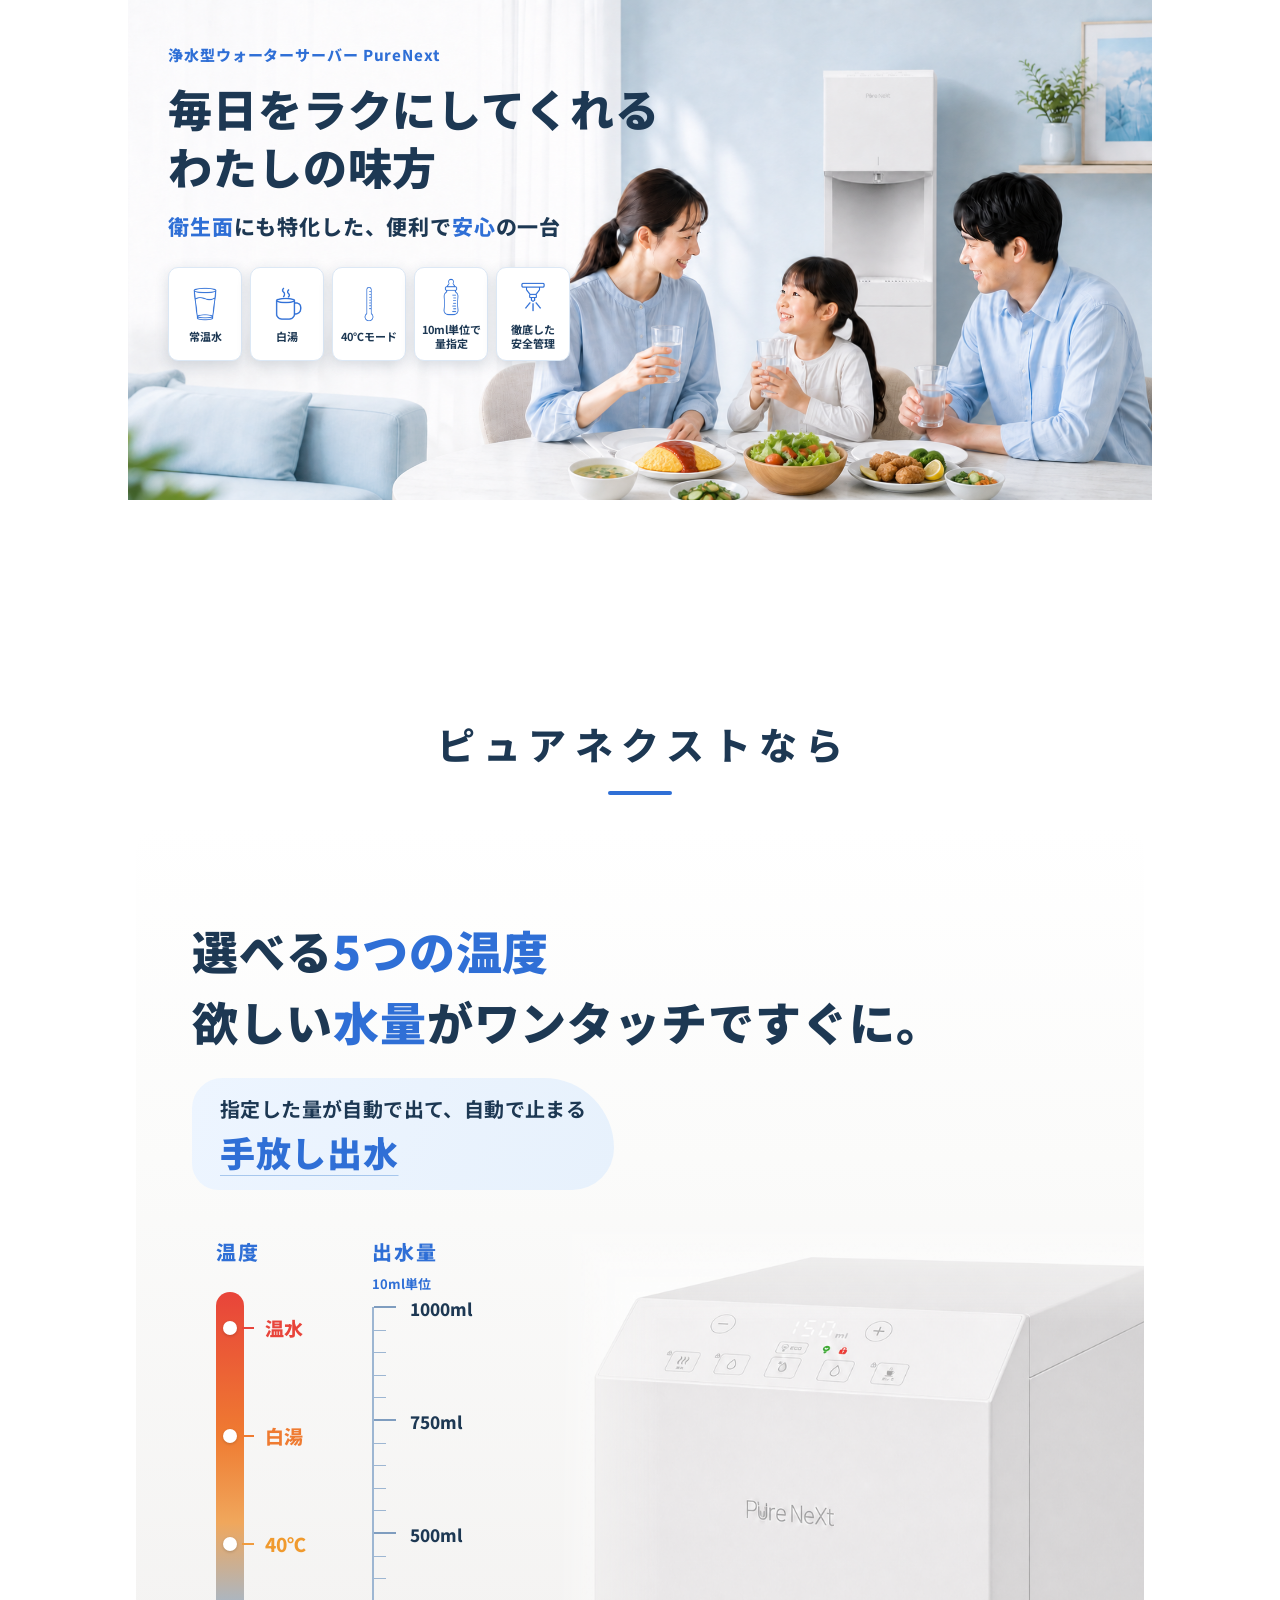
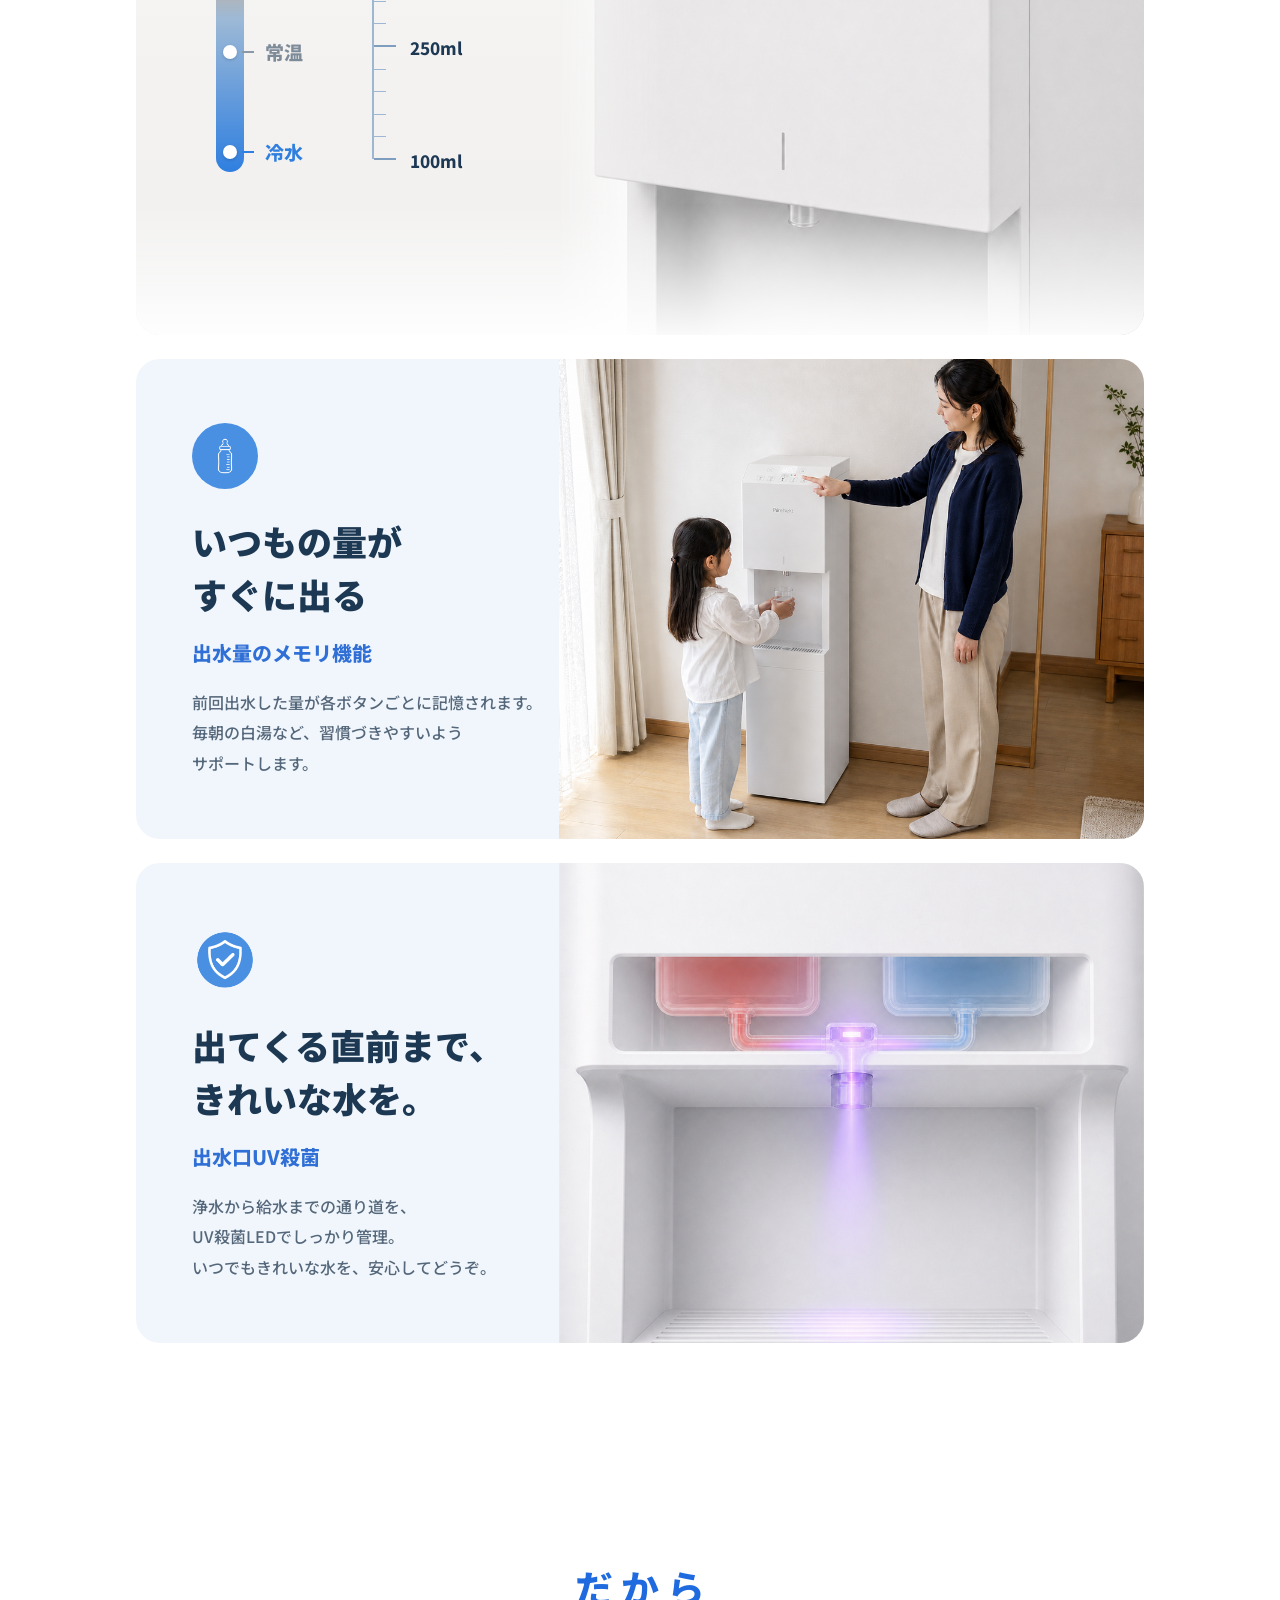
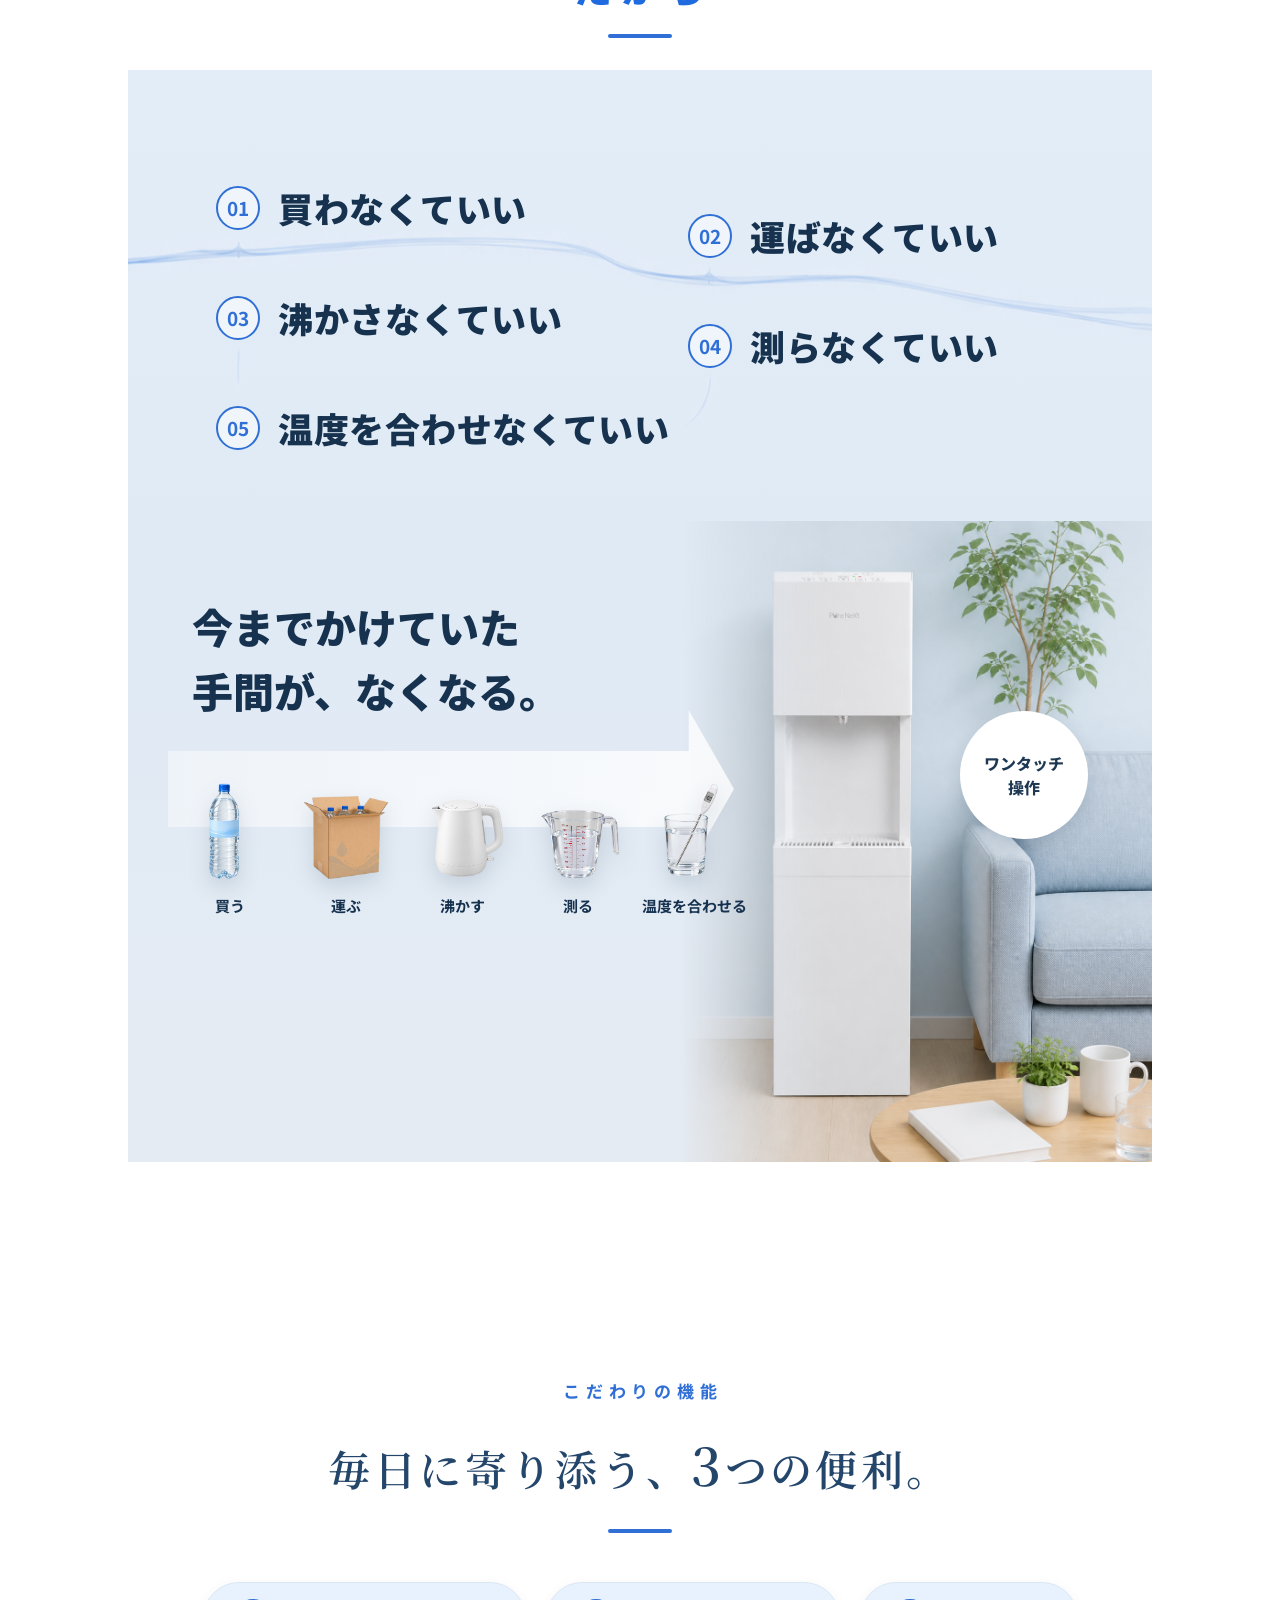
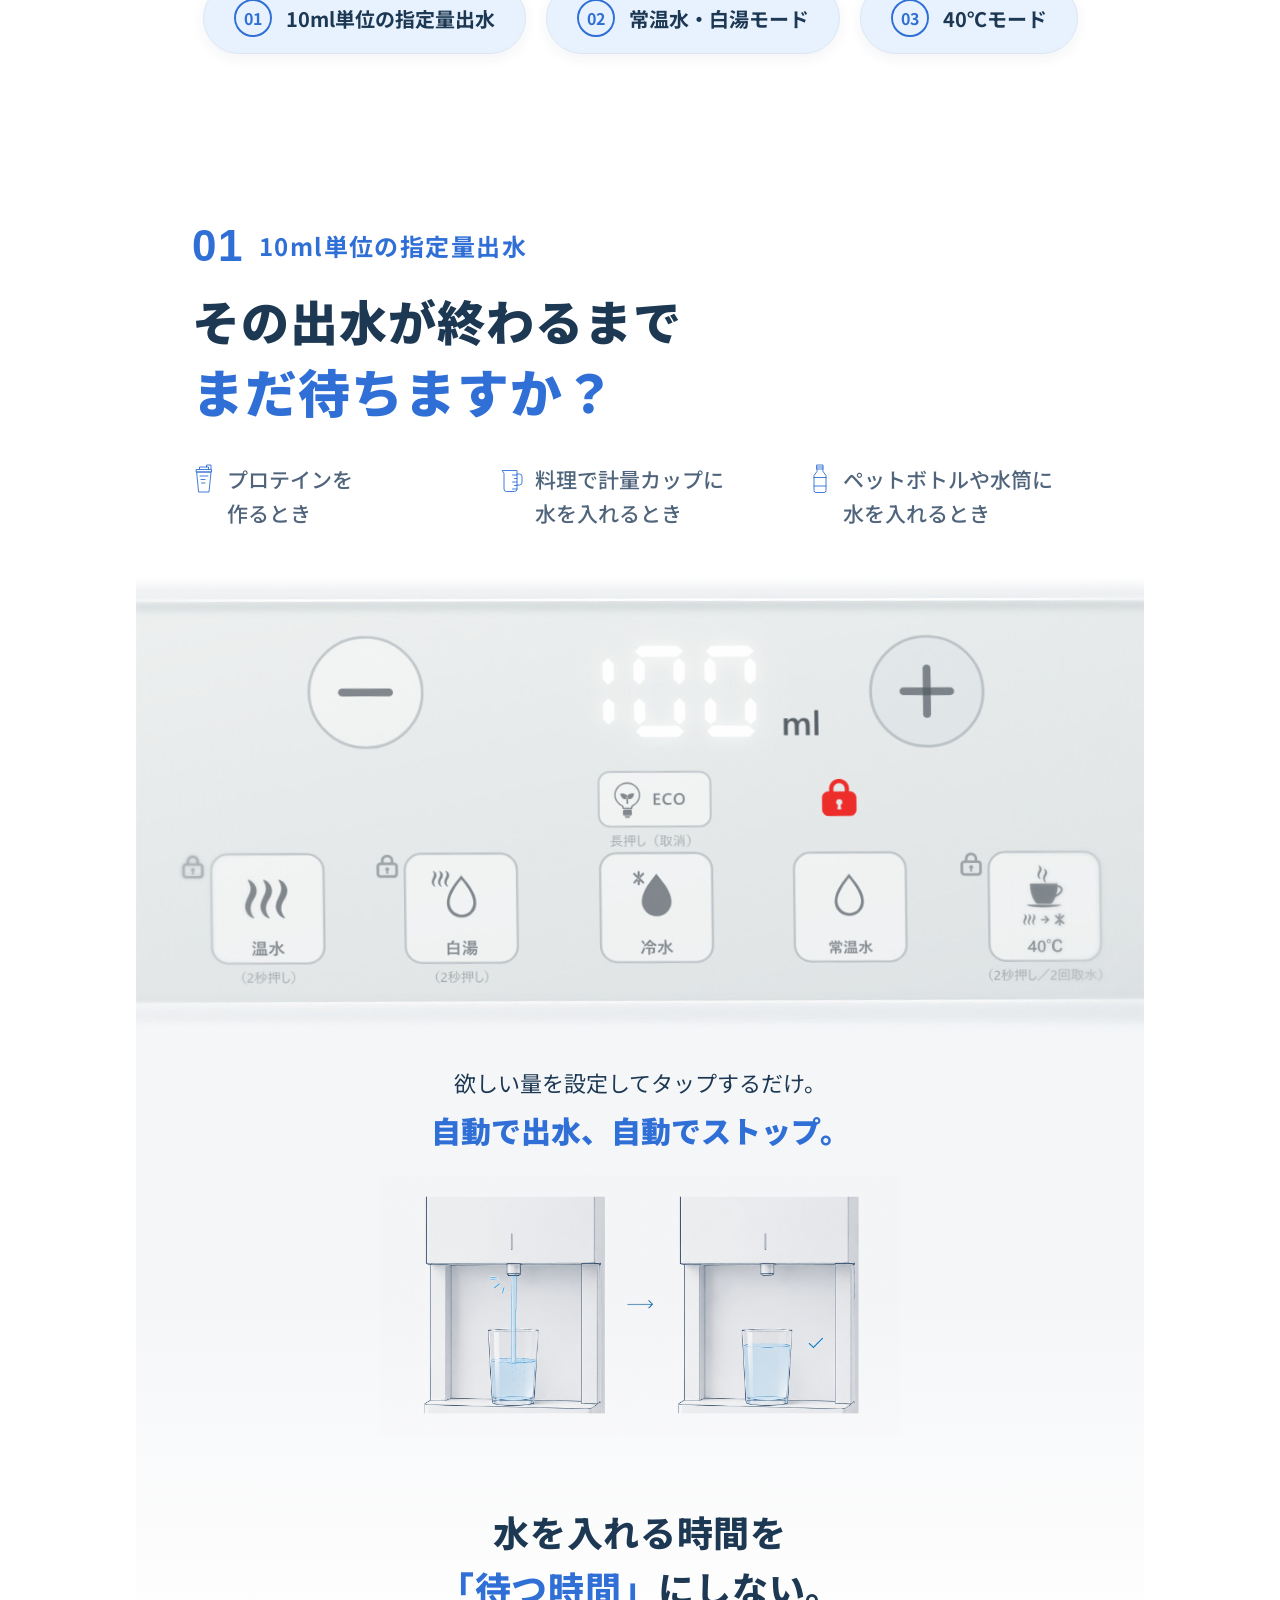
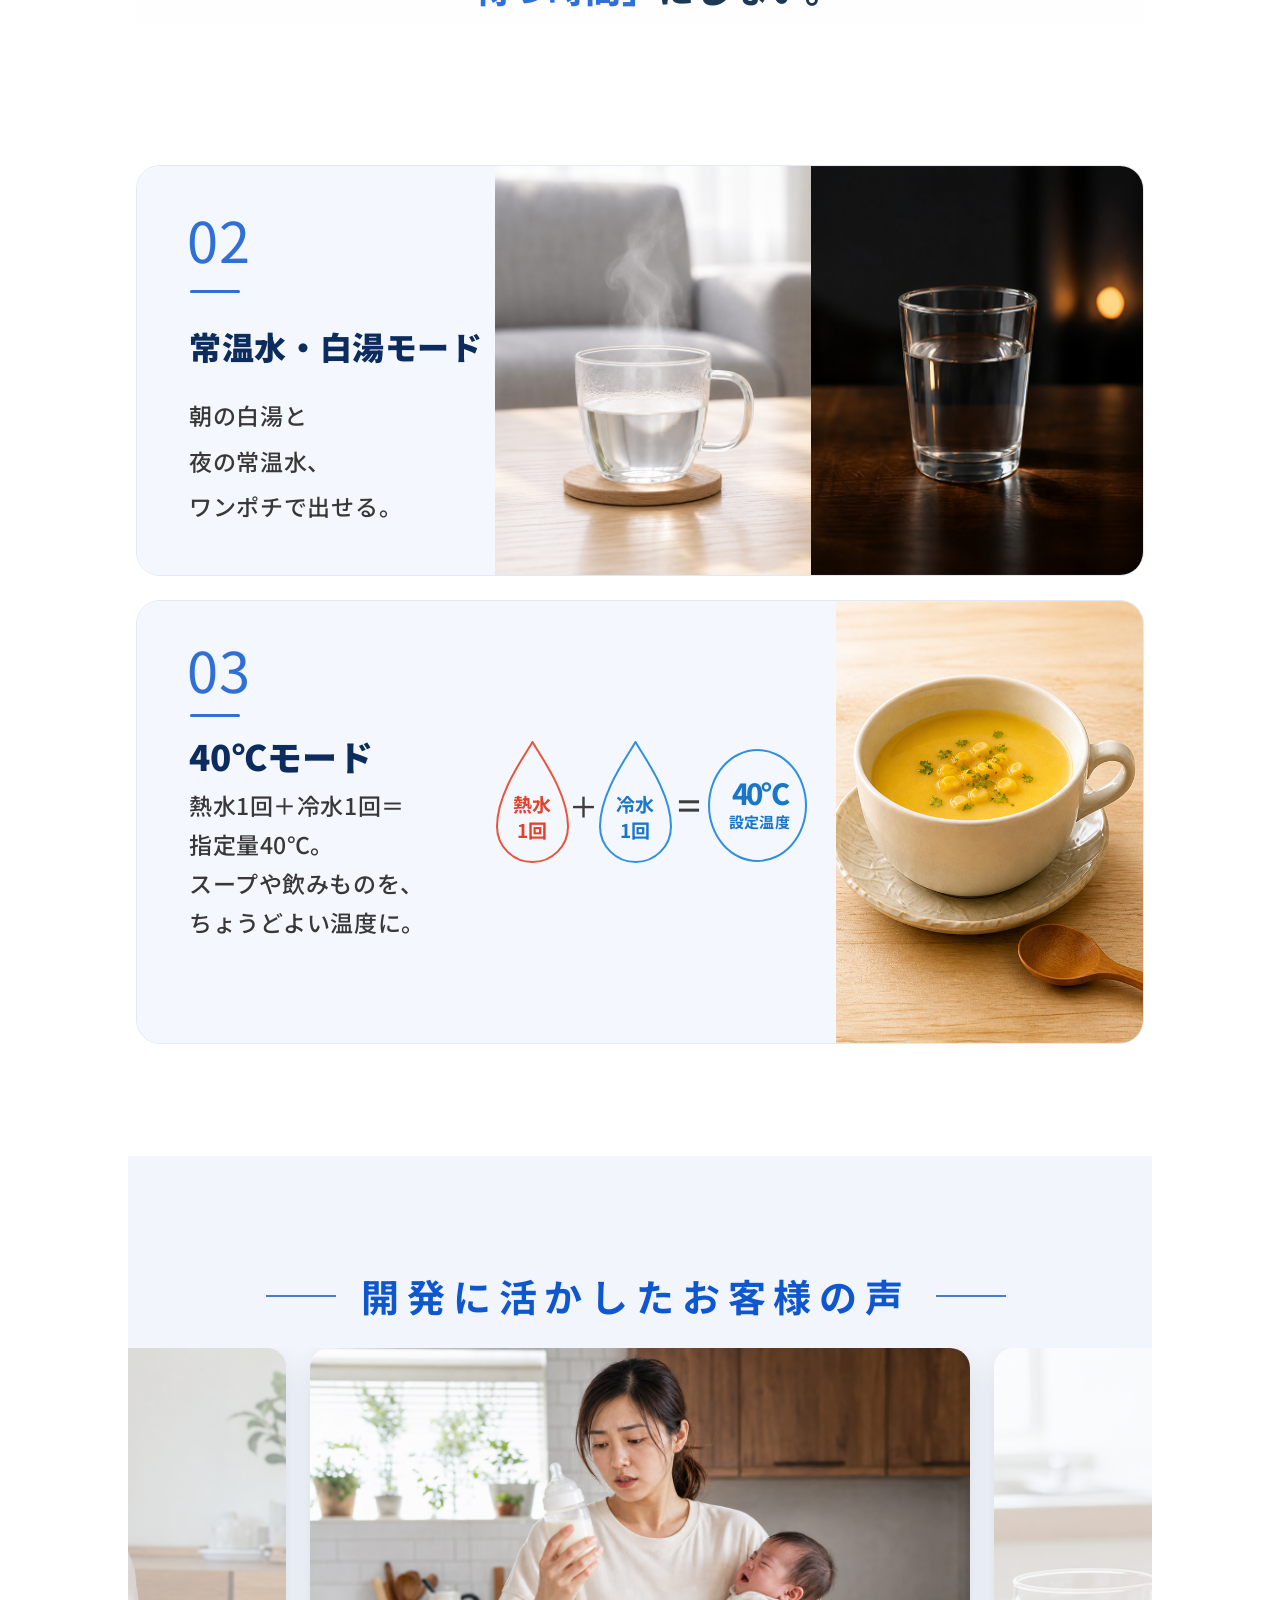
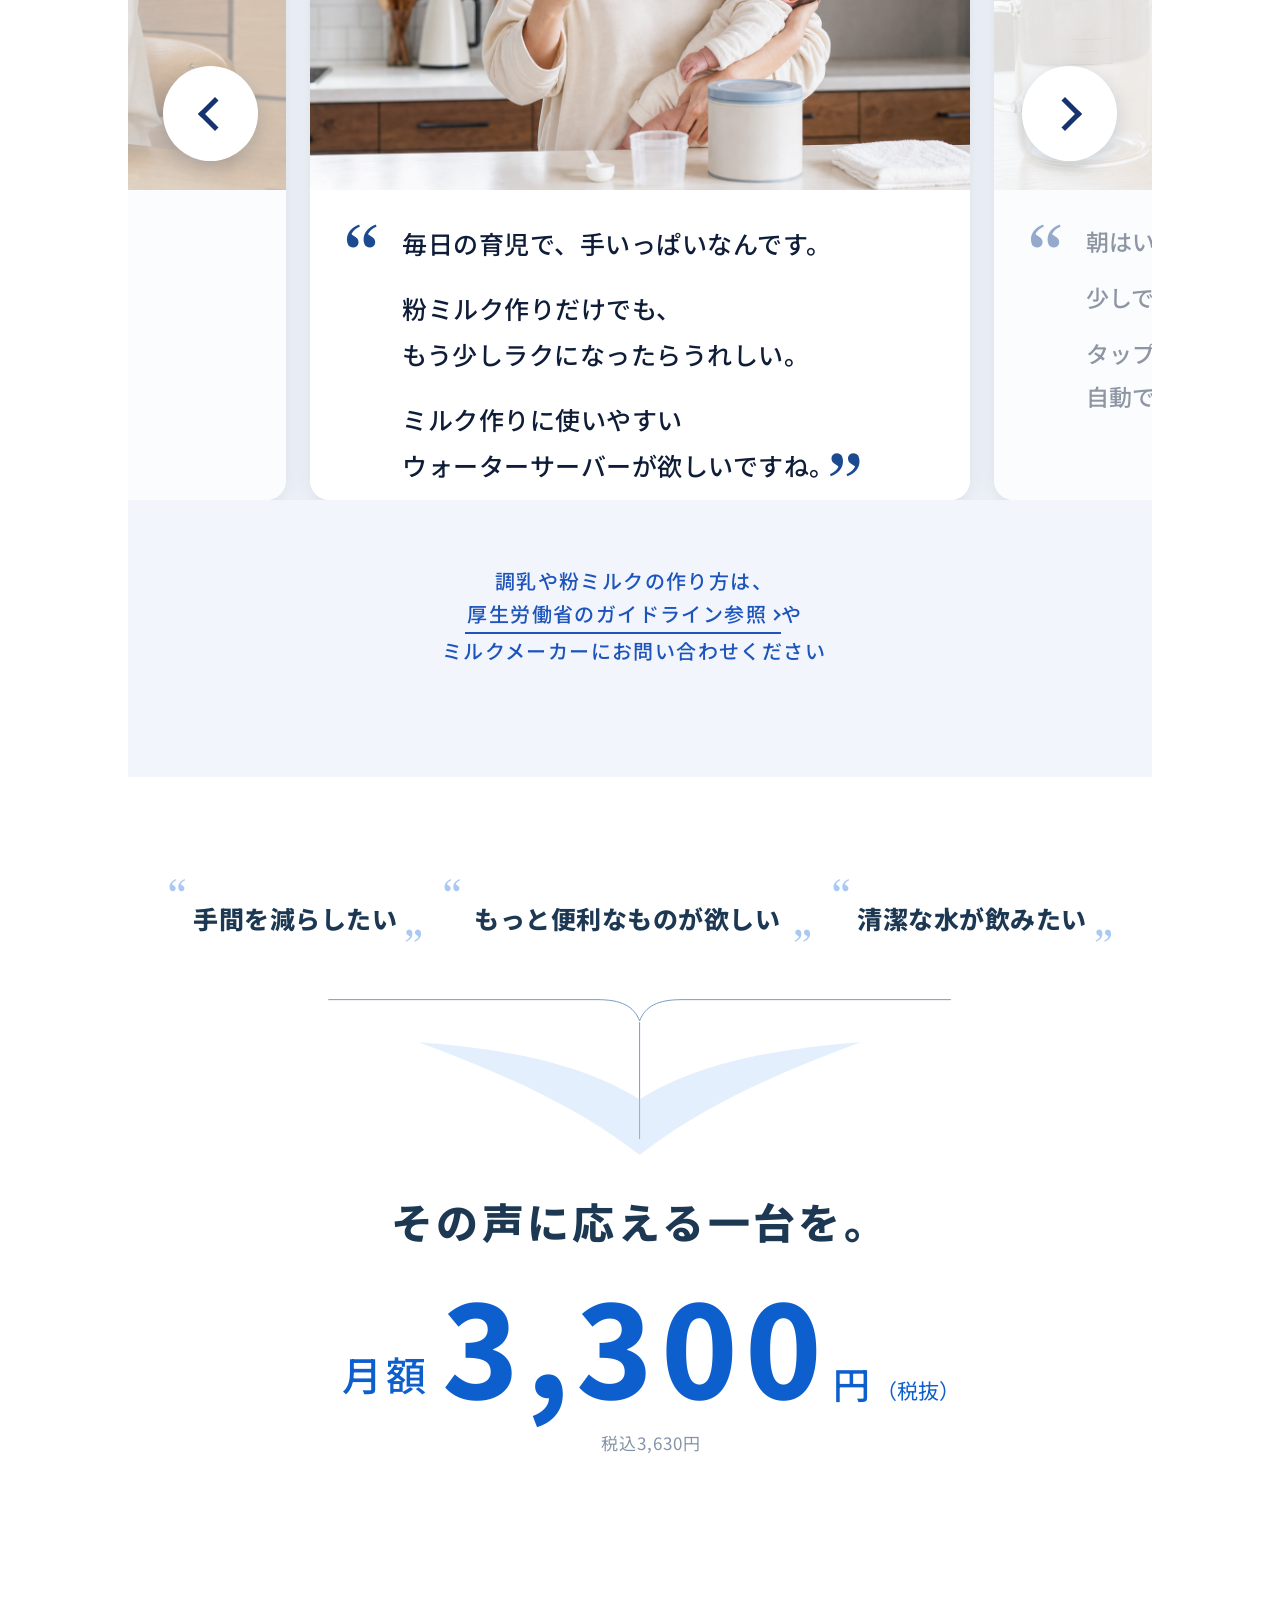
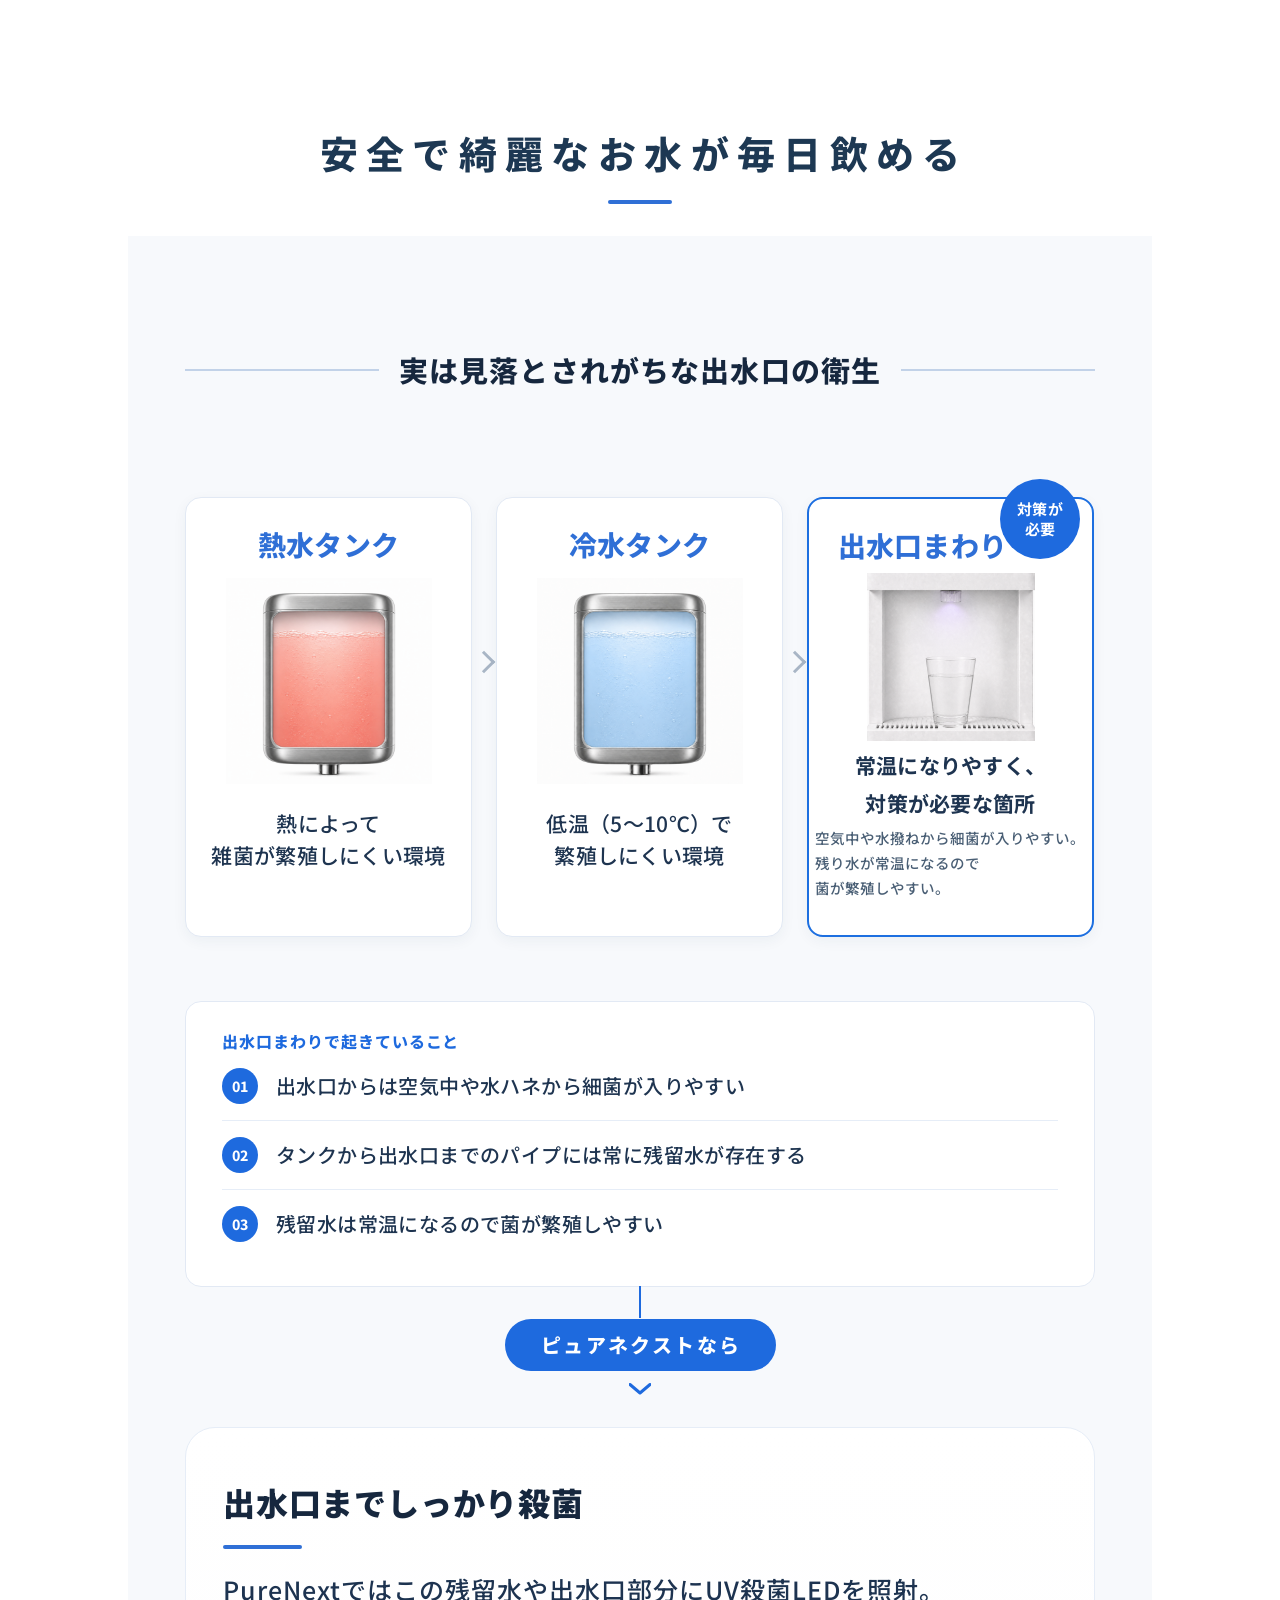
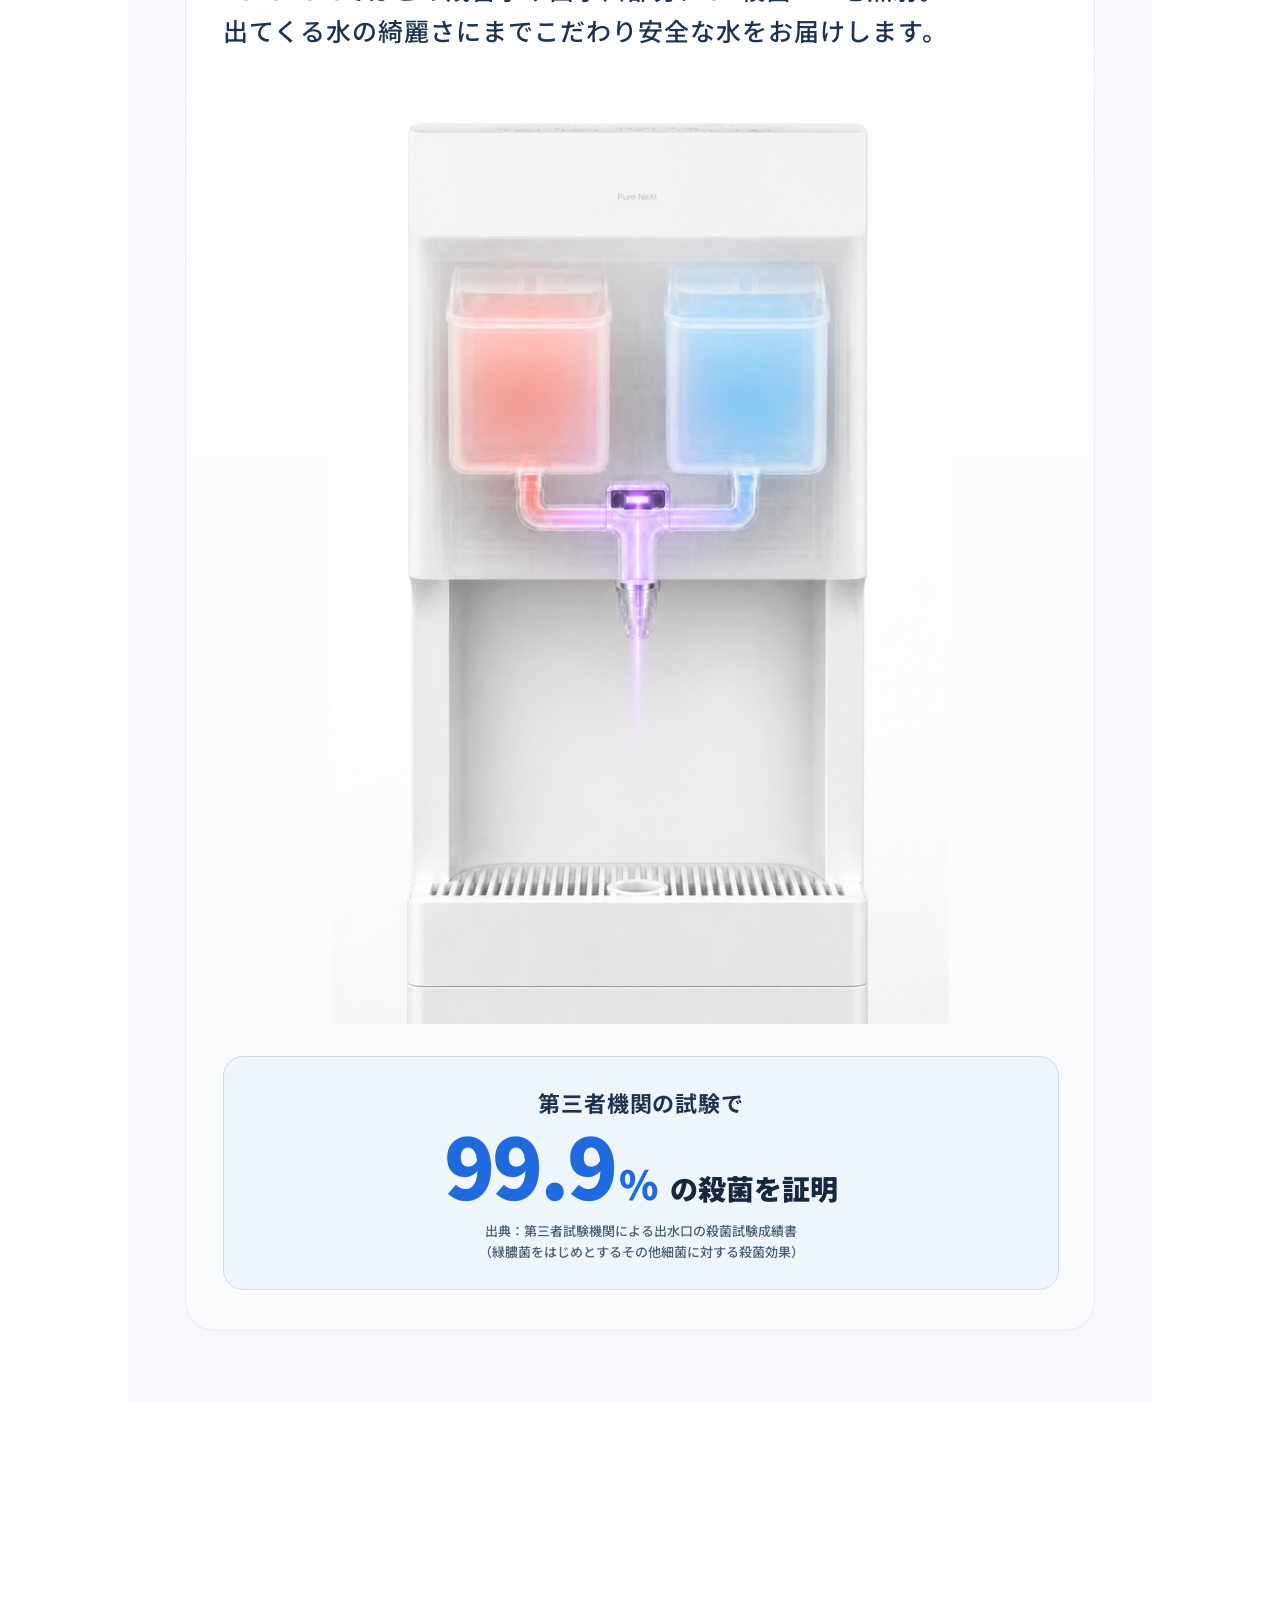
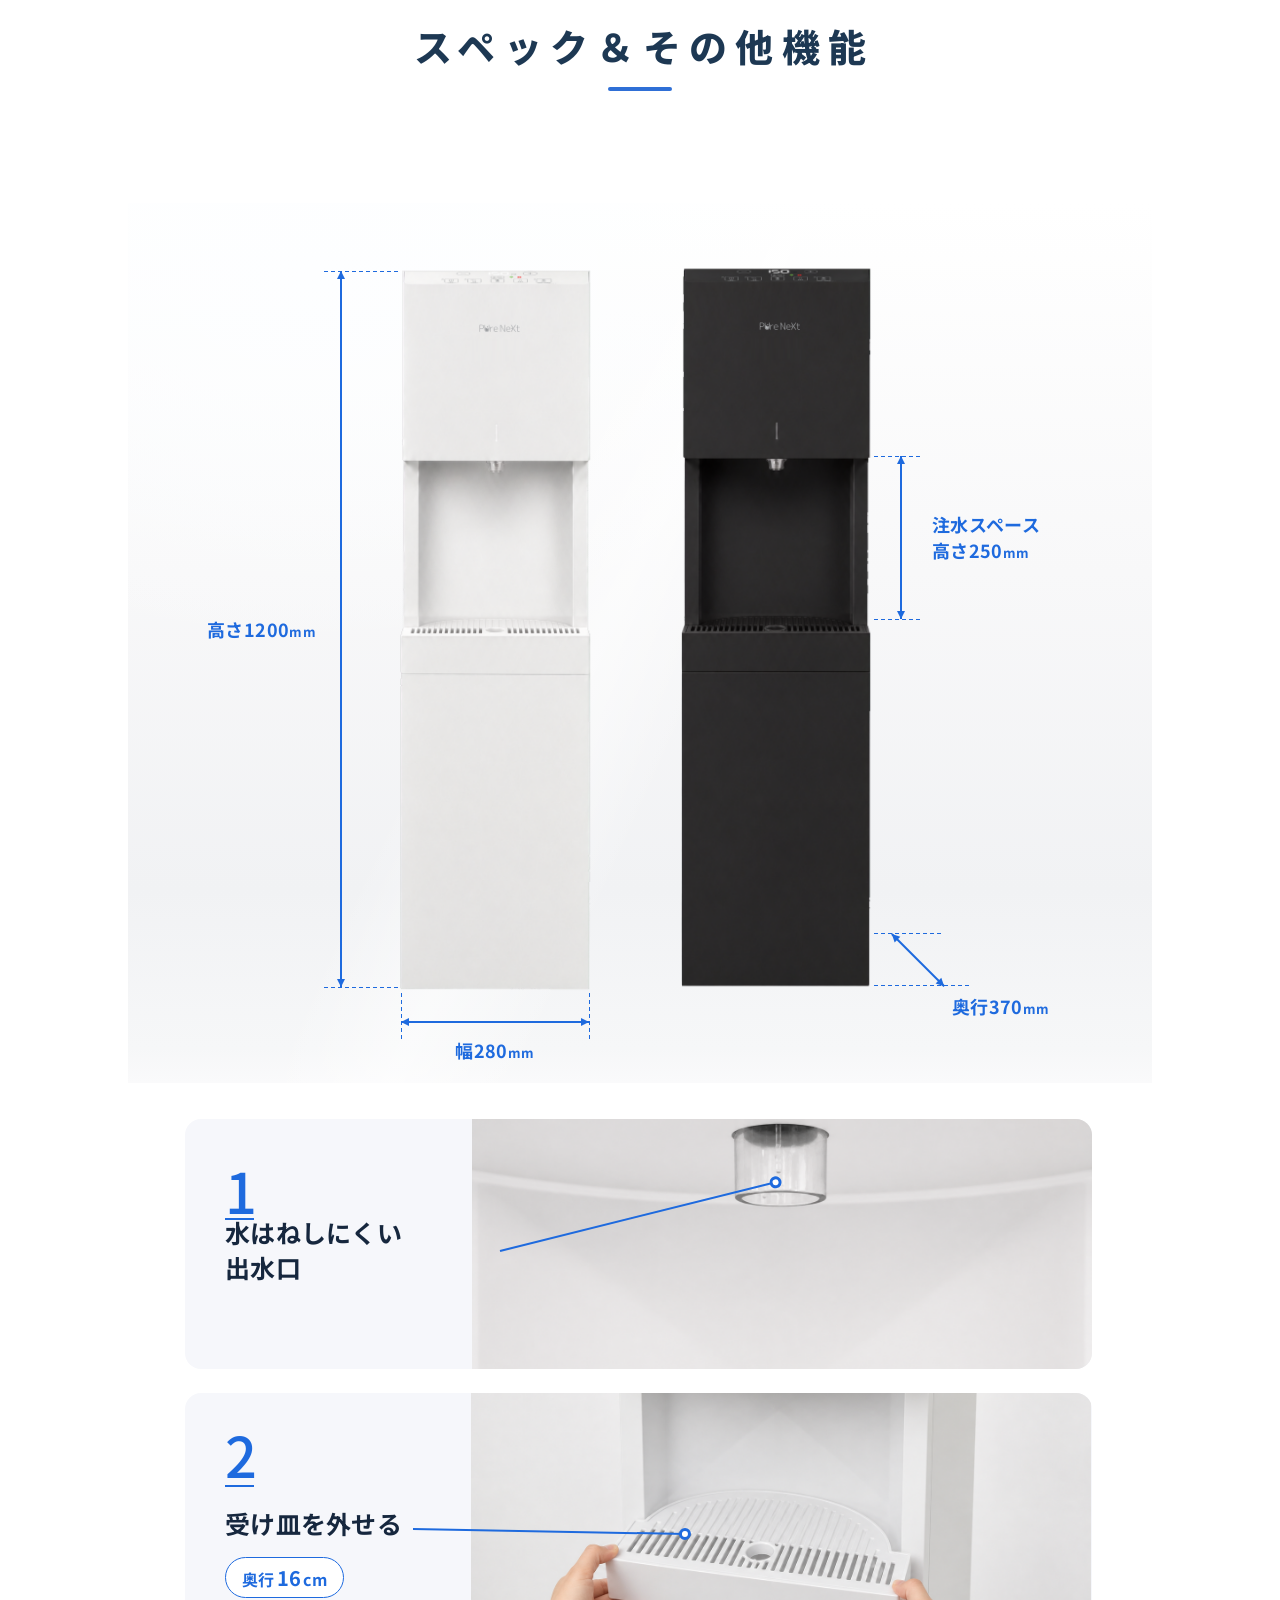
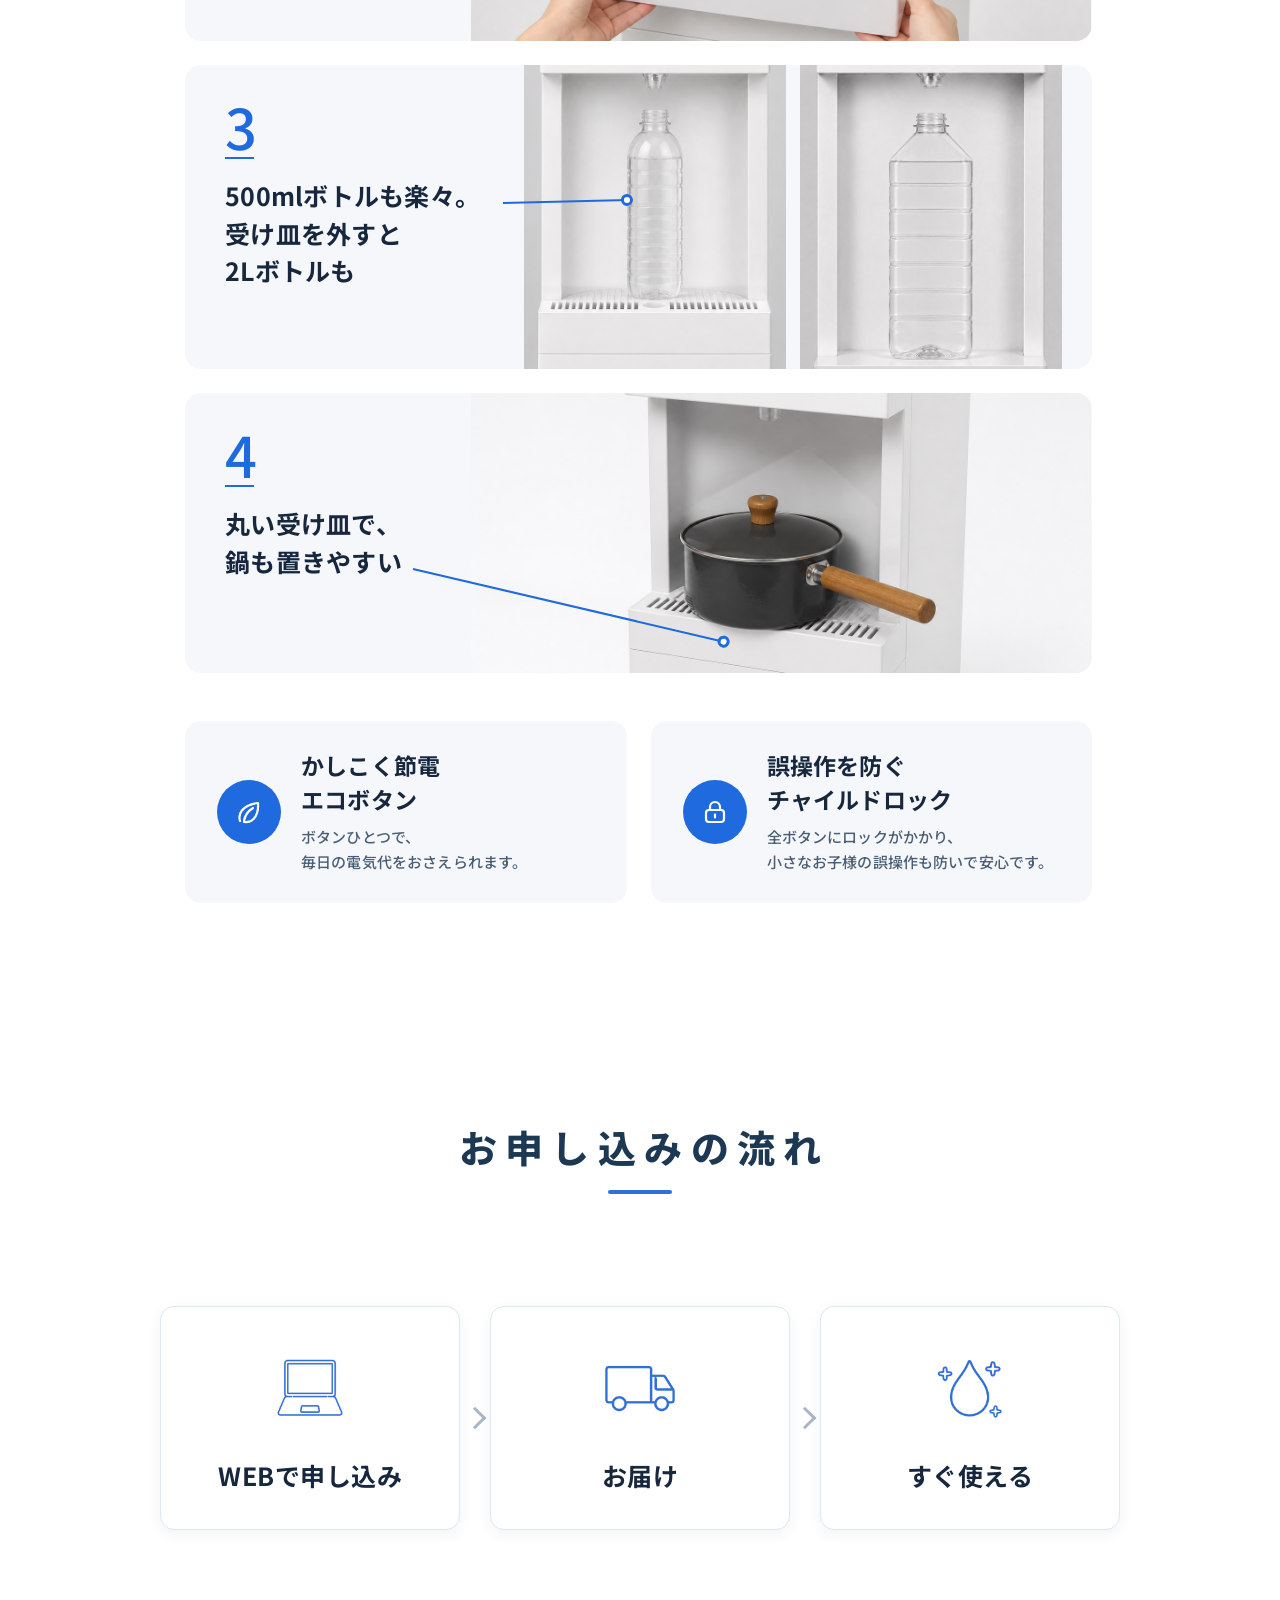
==== commit ba513f21: "Rewrite first customer request around easier formula preparation" ====
--- a/index.html
+++ b/index.html
@@ -251,9 +251,9 @@
         <!-- rev22(2026-09-02): 発注主指示で文言を差し替え（一字も変えていない）。改行は句読点の後で、1行およそ20字 -->
         <div class="voice__quote">
           <span class="voice__mark voice__mark--open">“</span>
-          <p>ウォーターサーバーがあると<br class="pc-br">粉ミルクづくりには便利だけど、<br class="pc-br">もっとラクがしたい。</p>
-          <p>特に夜中のミルクが大変。</p>
-          <p>自動調乳器が欲しいけど、高いんですよね。<span class="voice__mark voice__mark--close">”</span></p>
+          <p>毎日の育児で、手いっぱいなんです。</p>
+          <p>粉ミルク作りだけでも、<br class="pc-br">もう少しラクになったらうれしい。</p>
+          <p>ミルク作りに使いやすい<br class="pc-br">ウォーターサーバーが欲しいですね。<span class="voice__mark voice__mark--close">”</span></p>
         </div>
       </article>
       <article class="voice__slide voice__slide--handsfree">
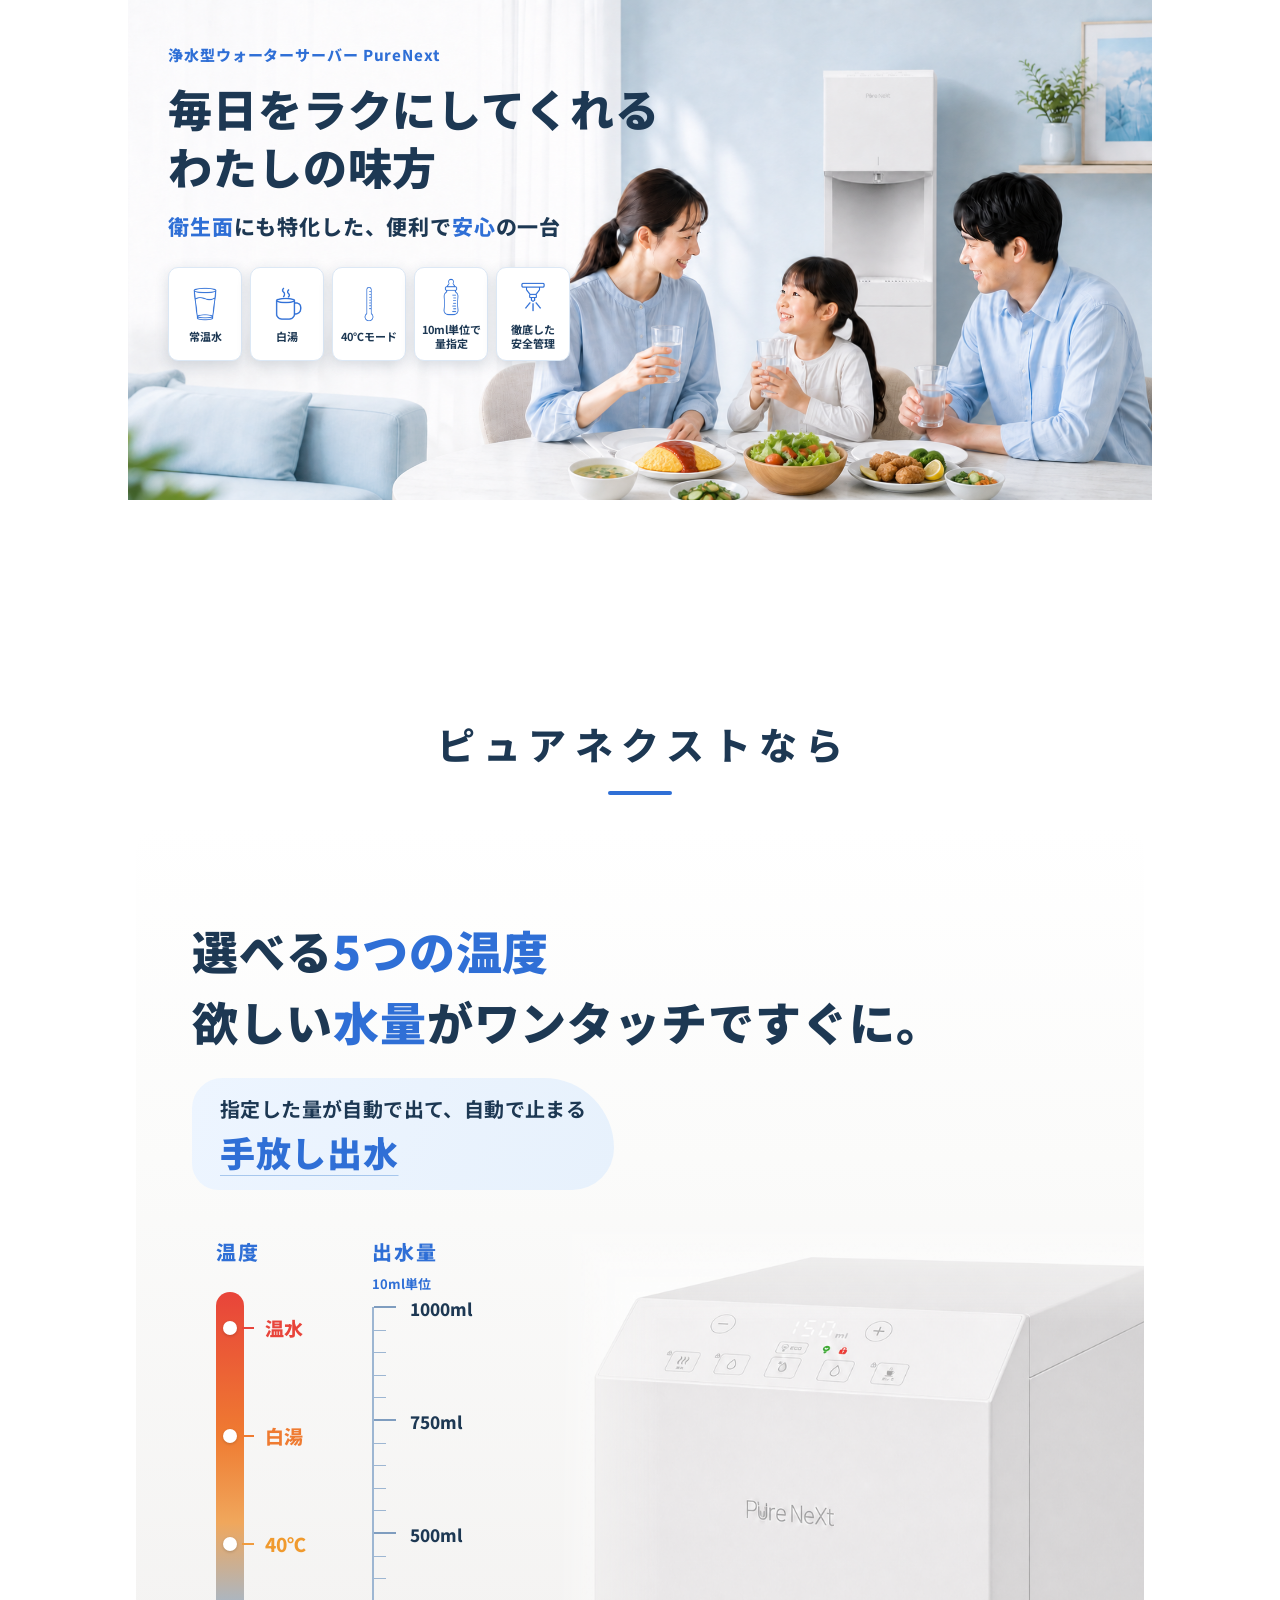
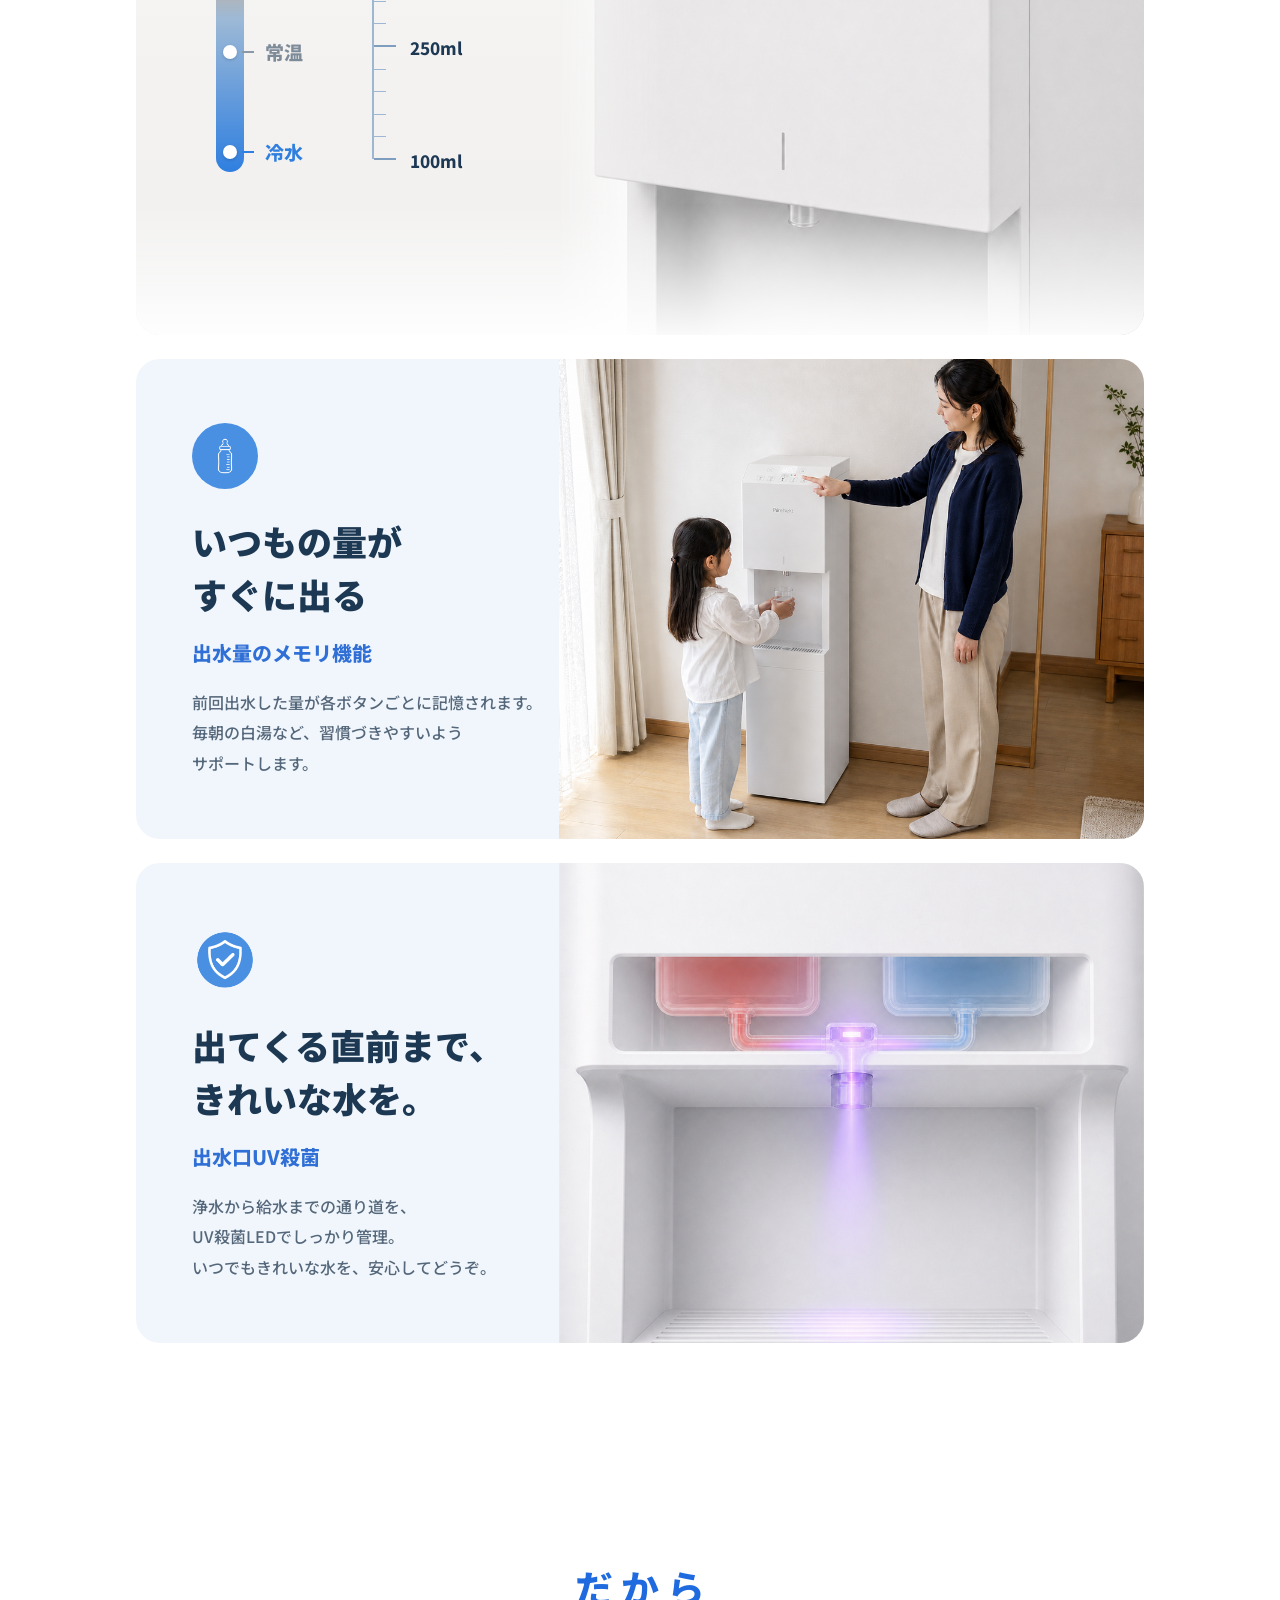
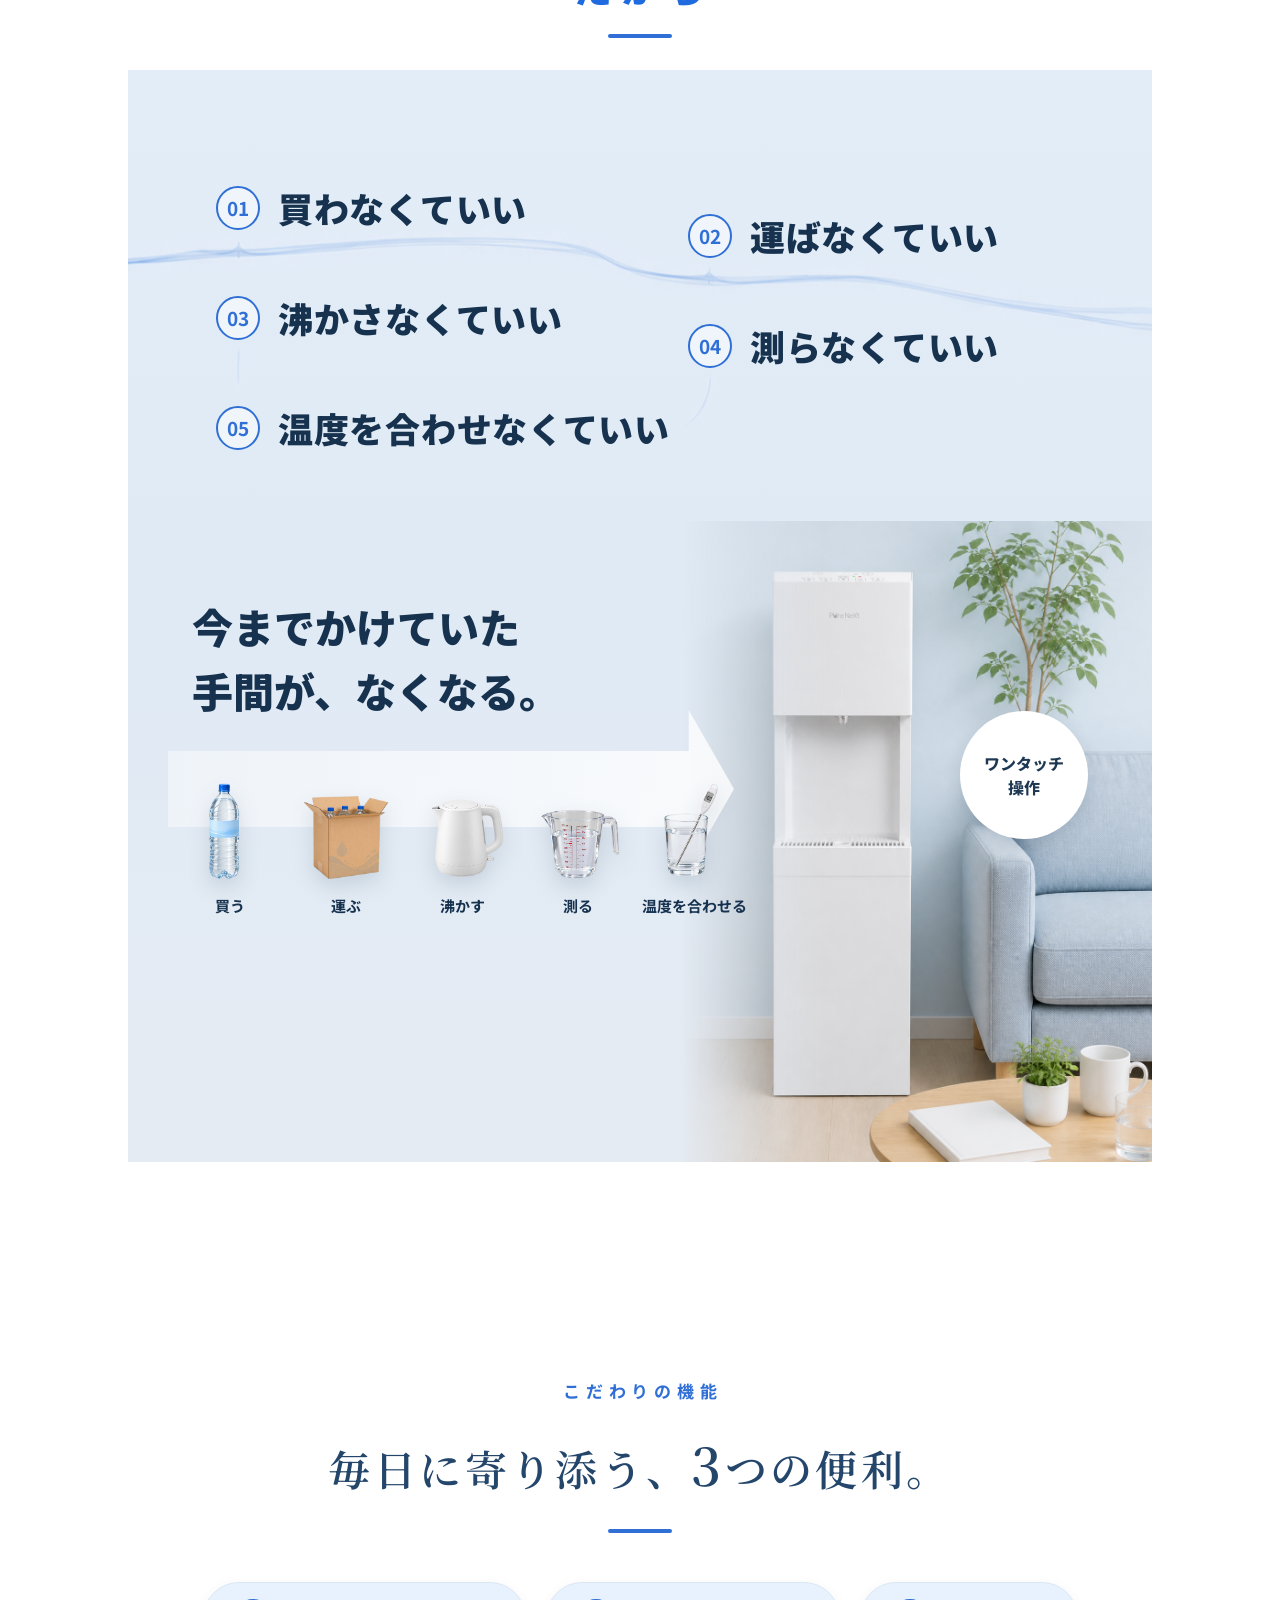
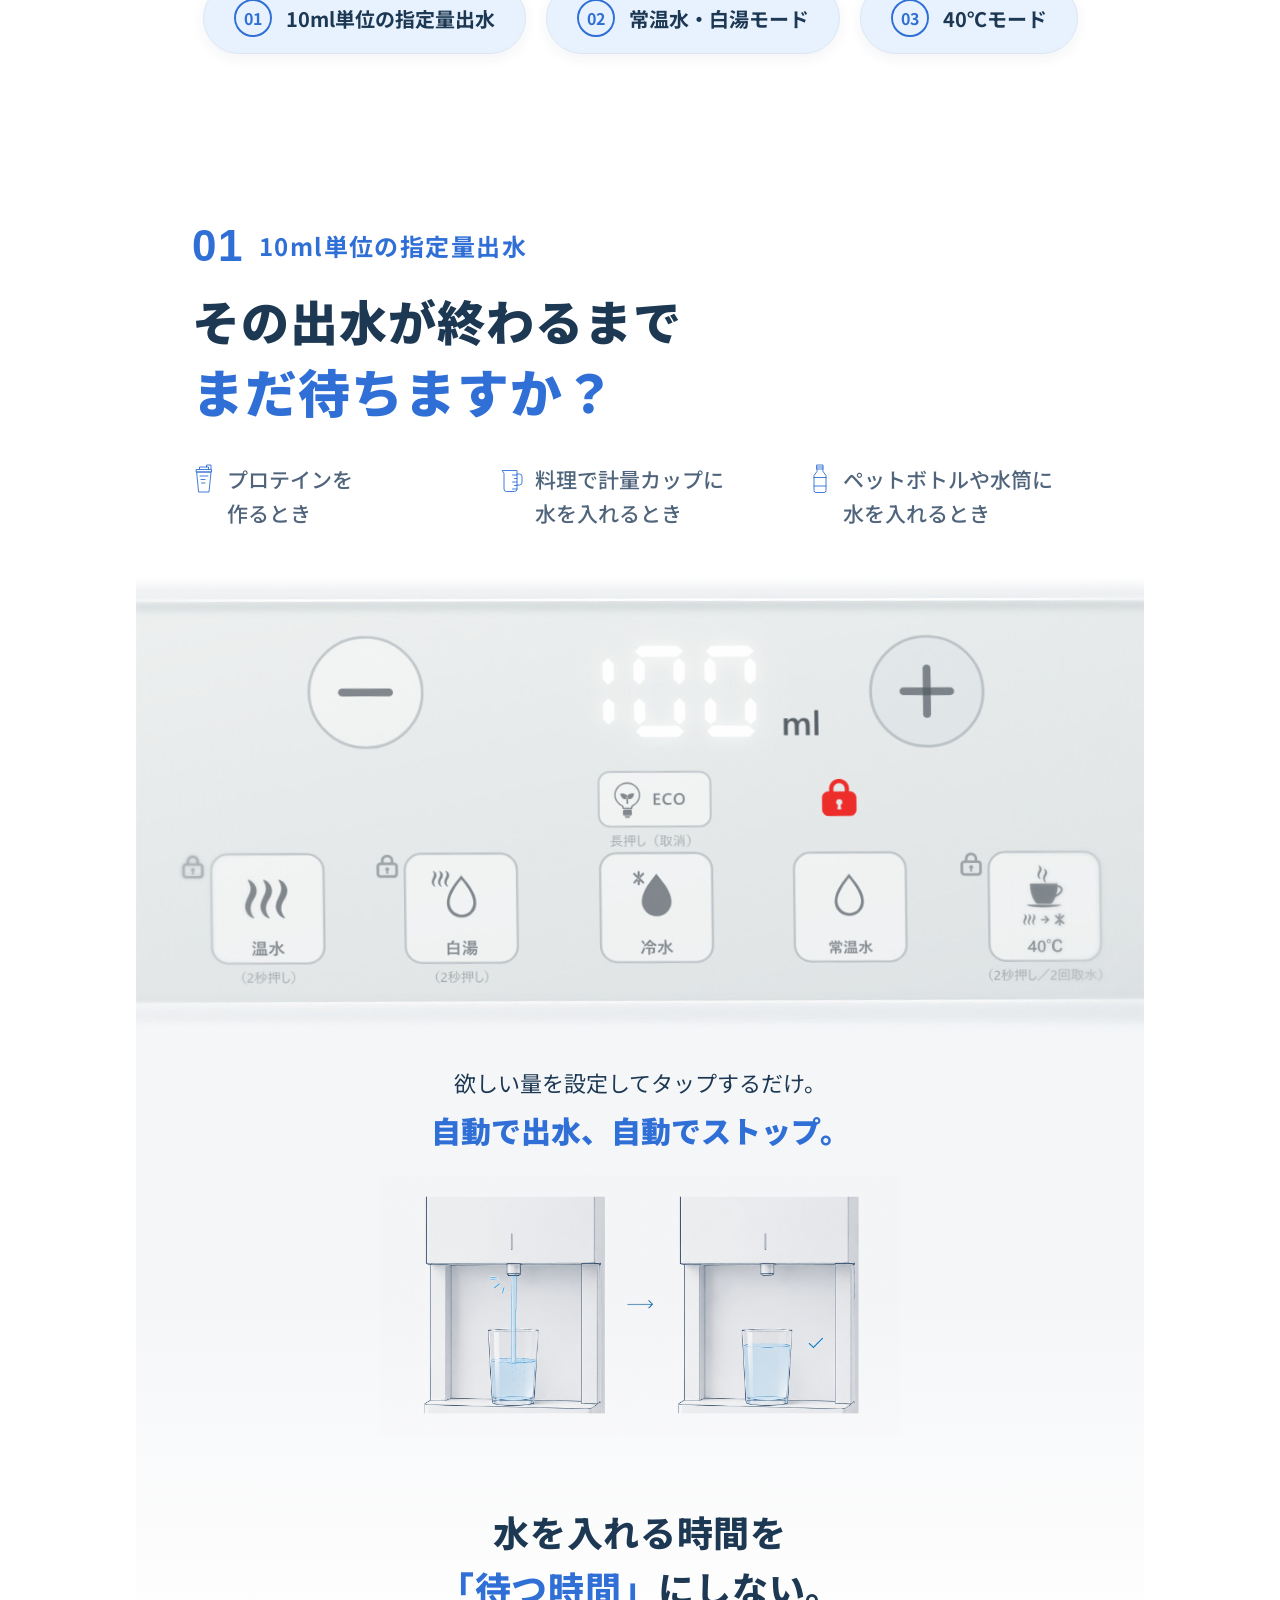
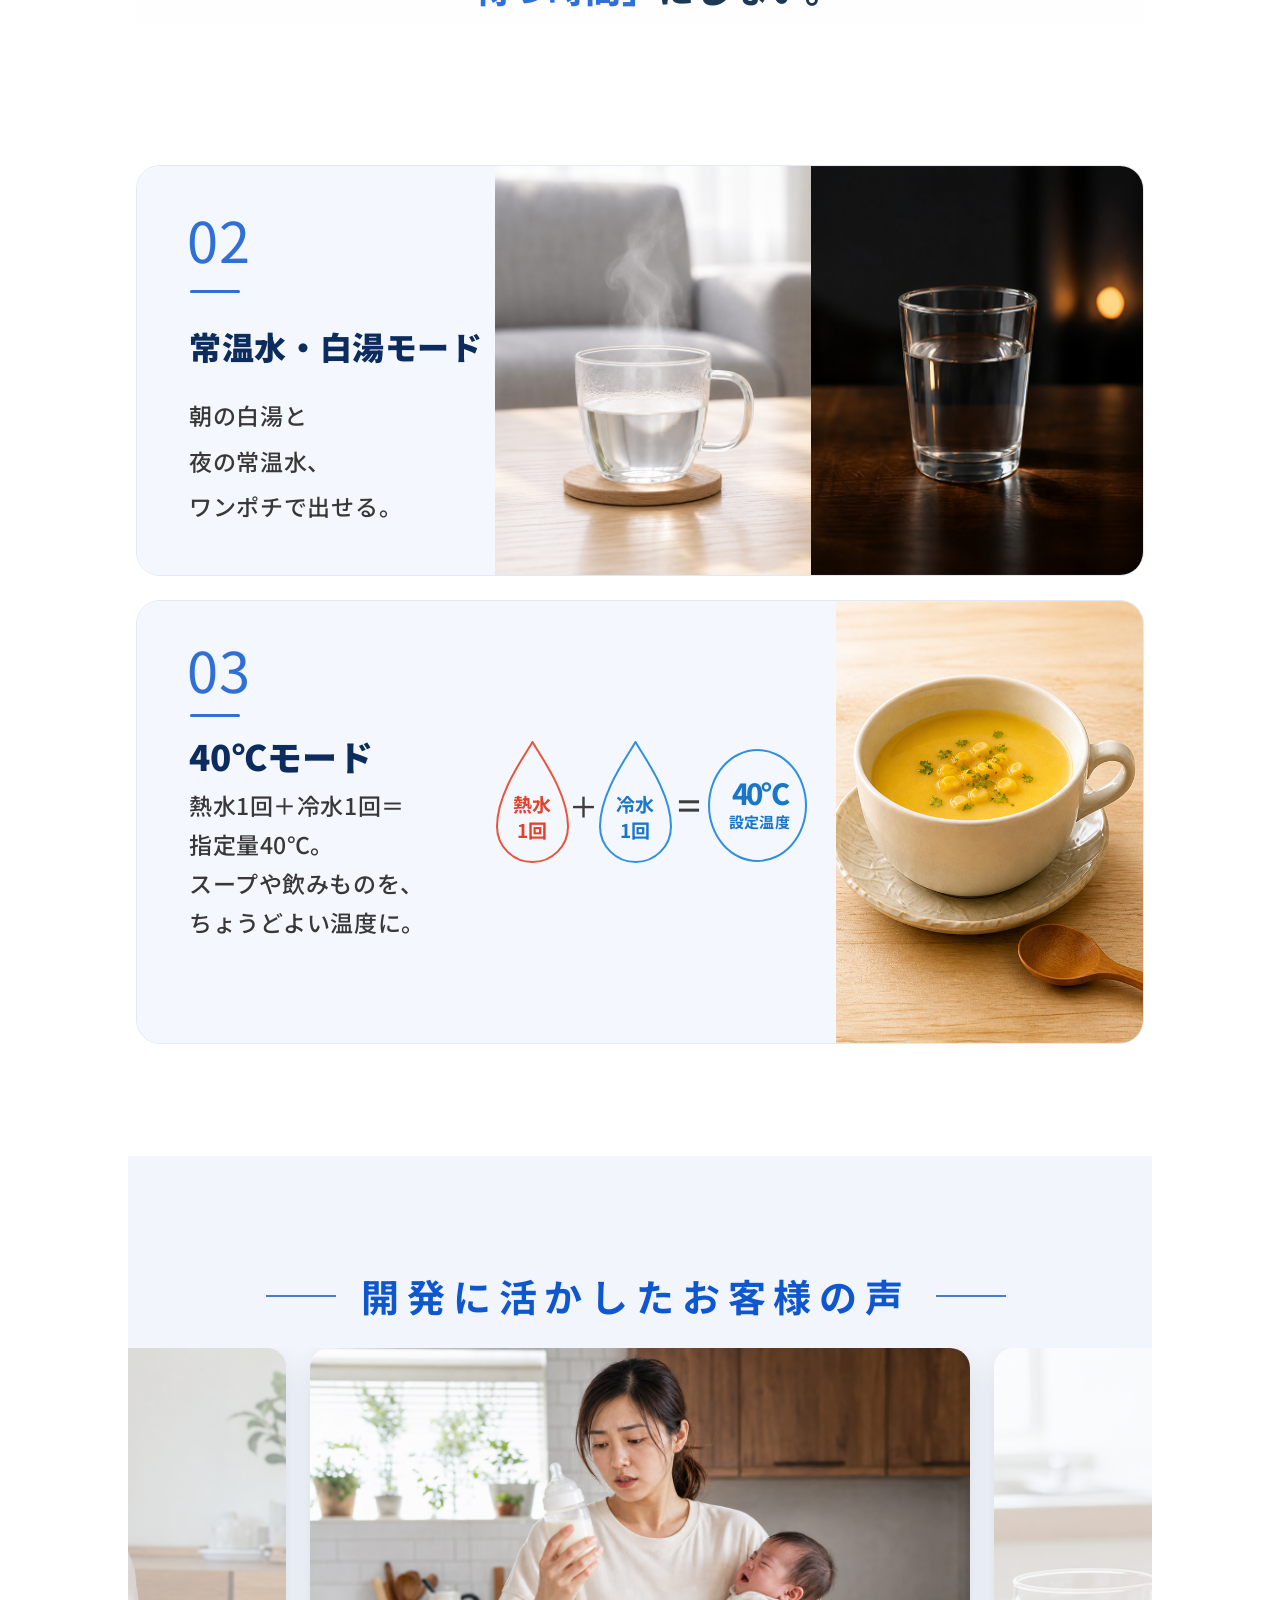
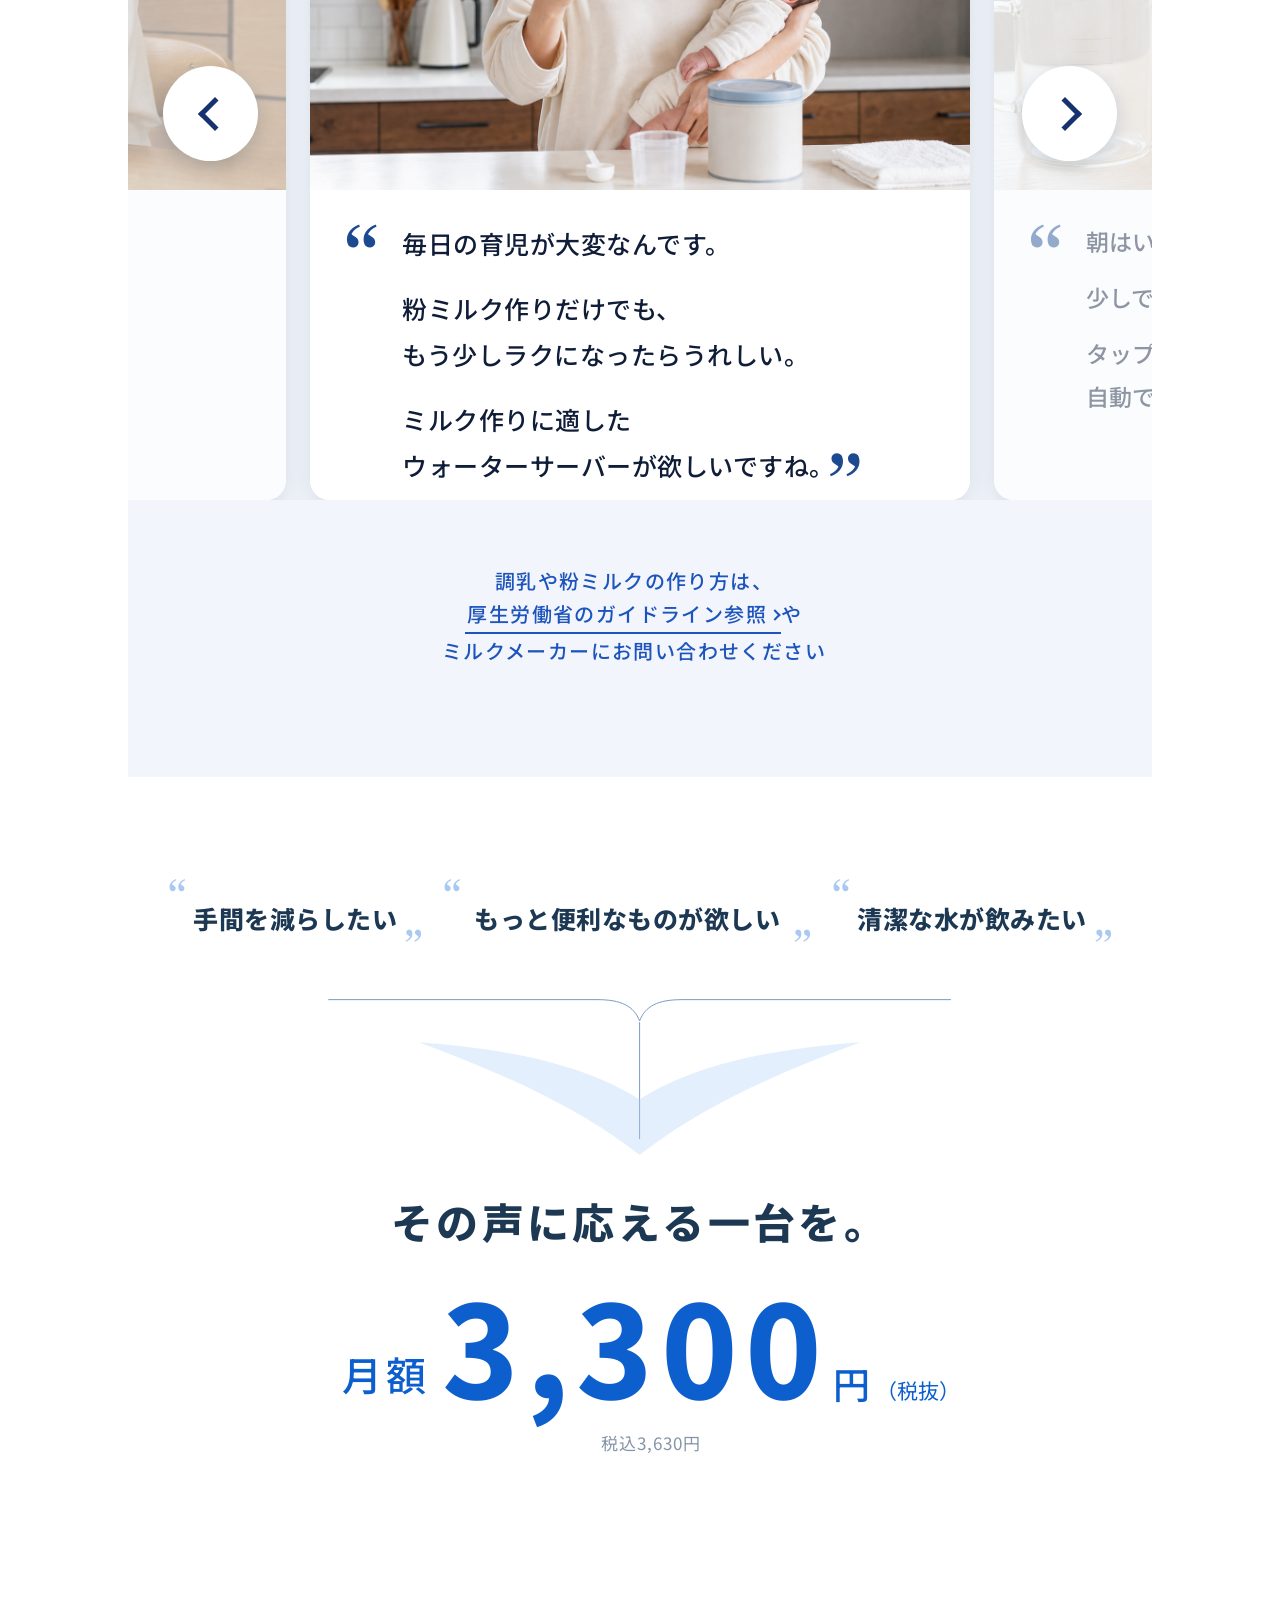
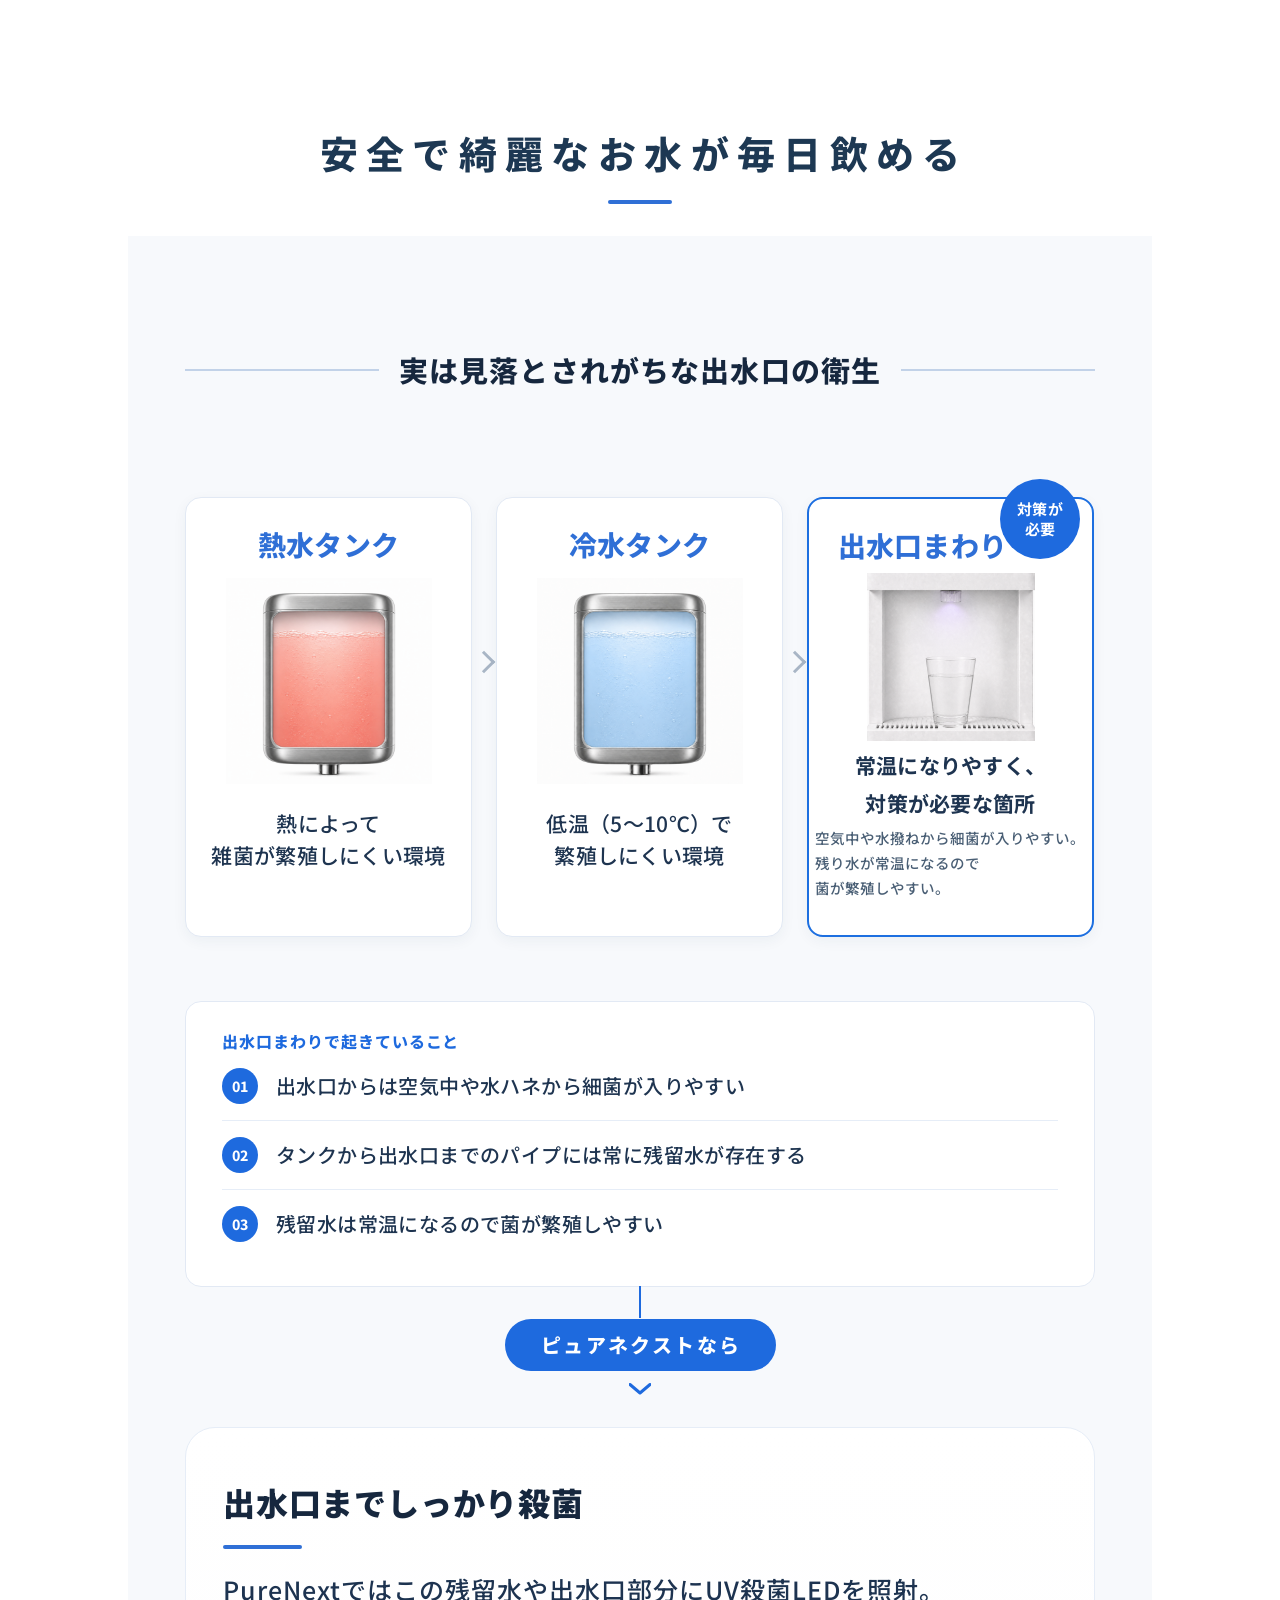
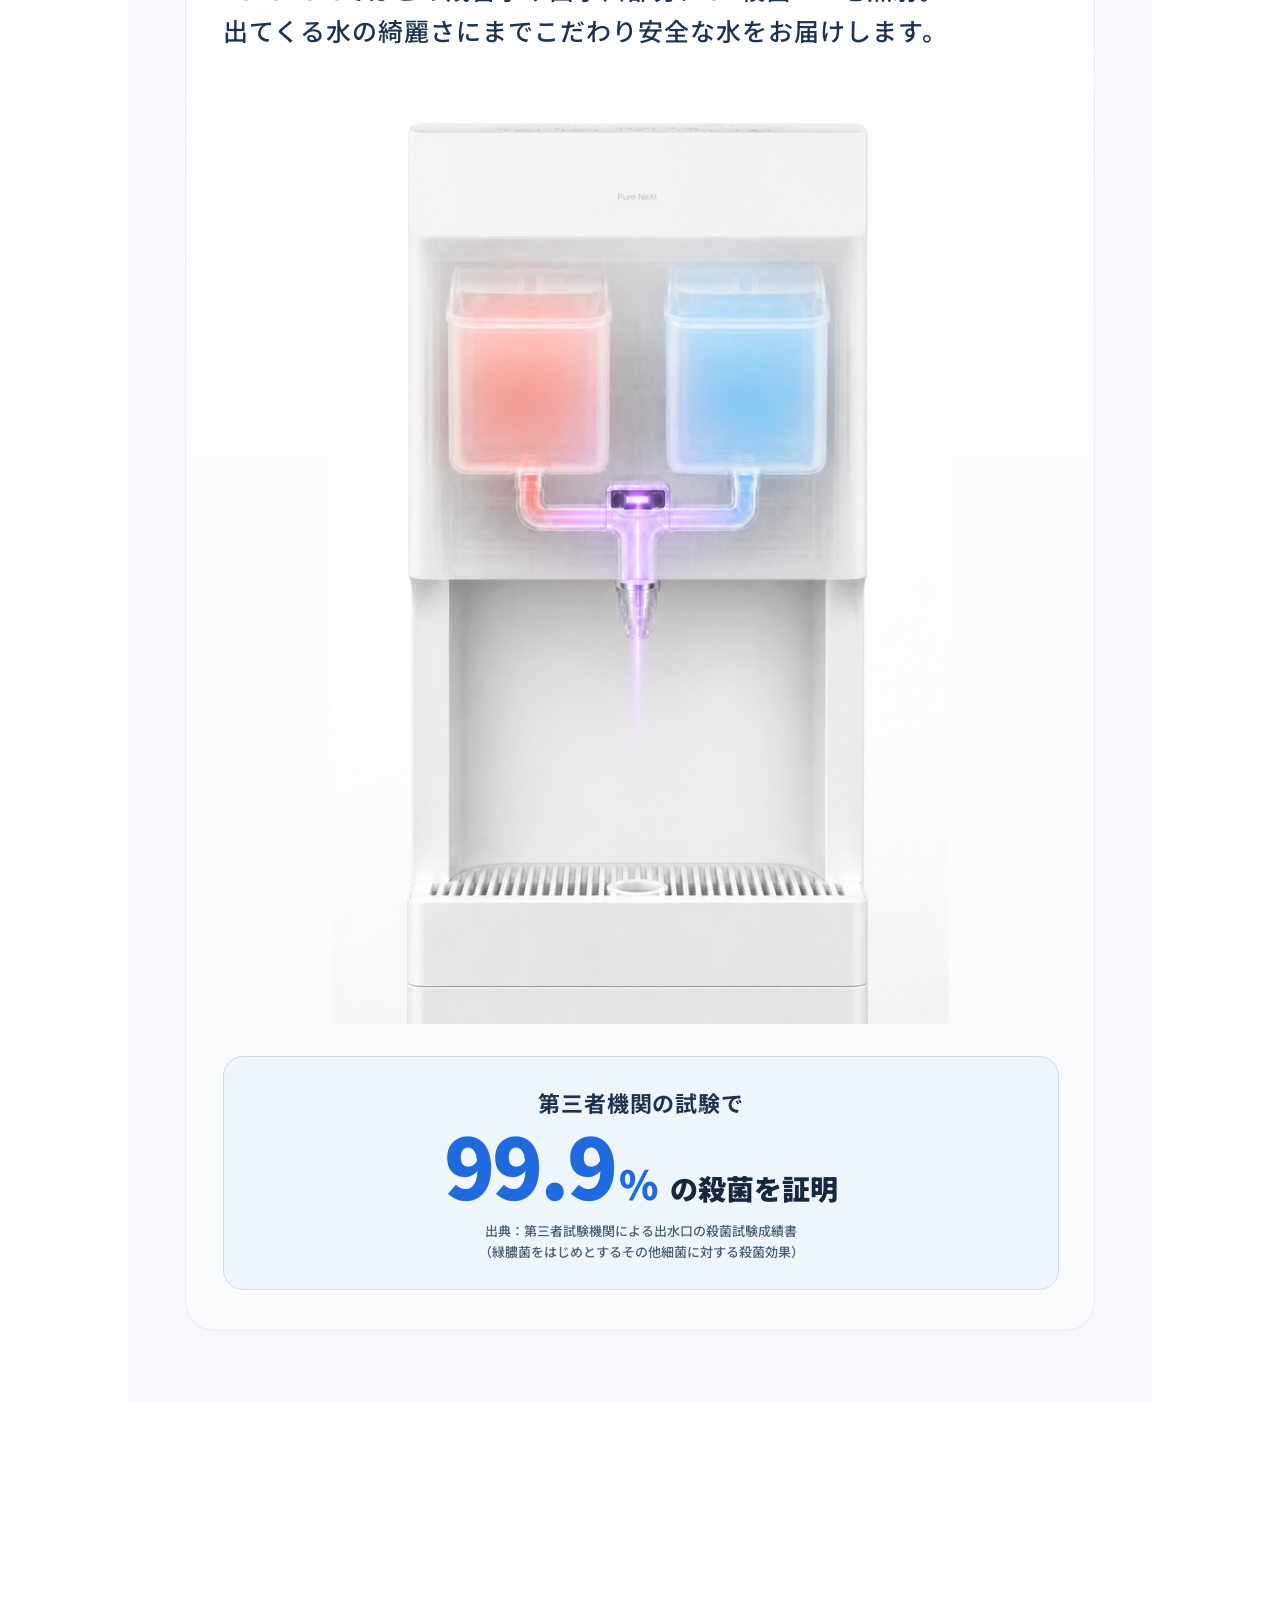
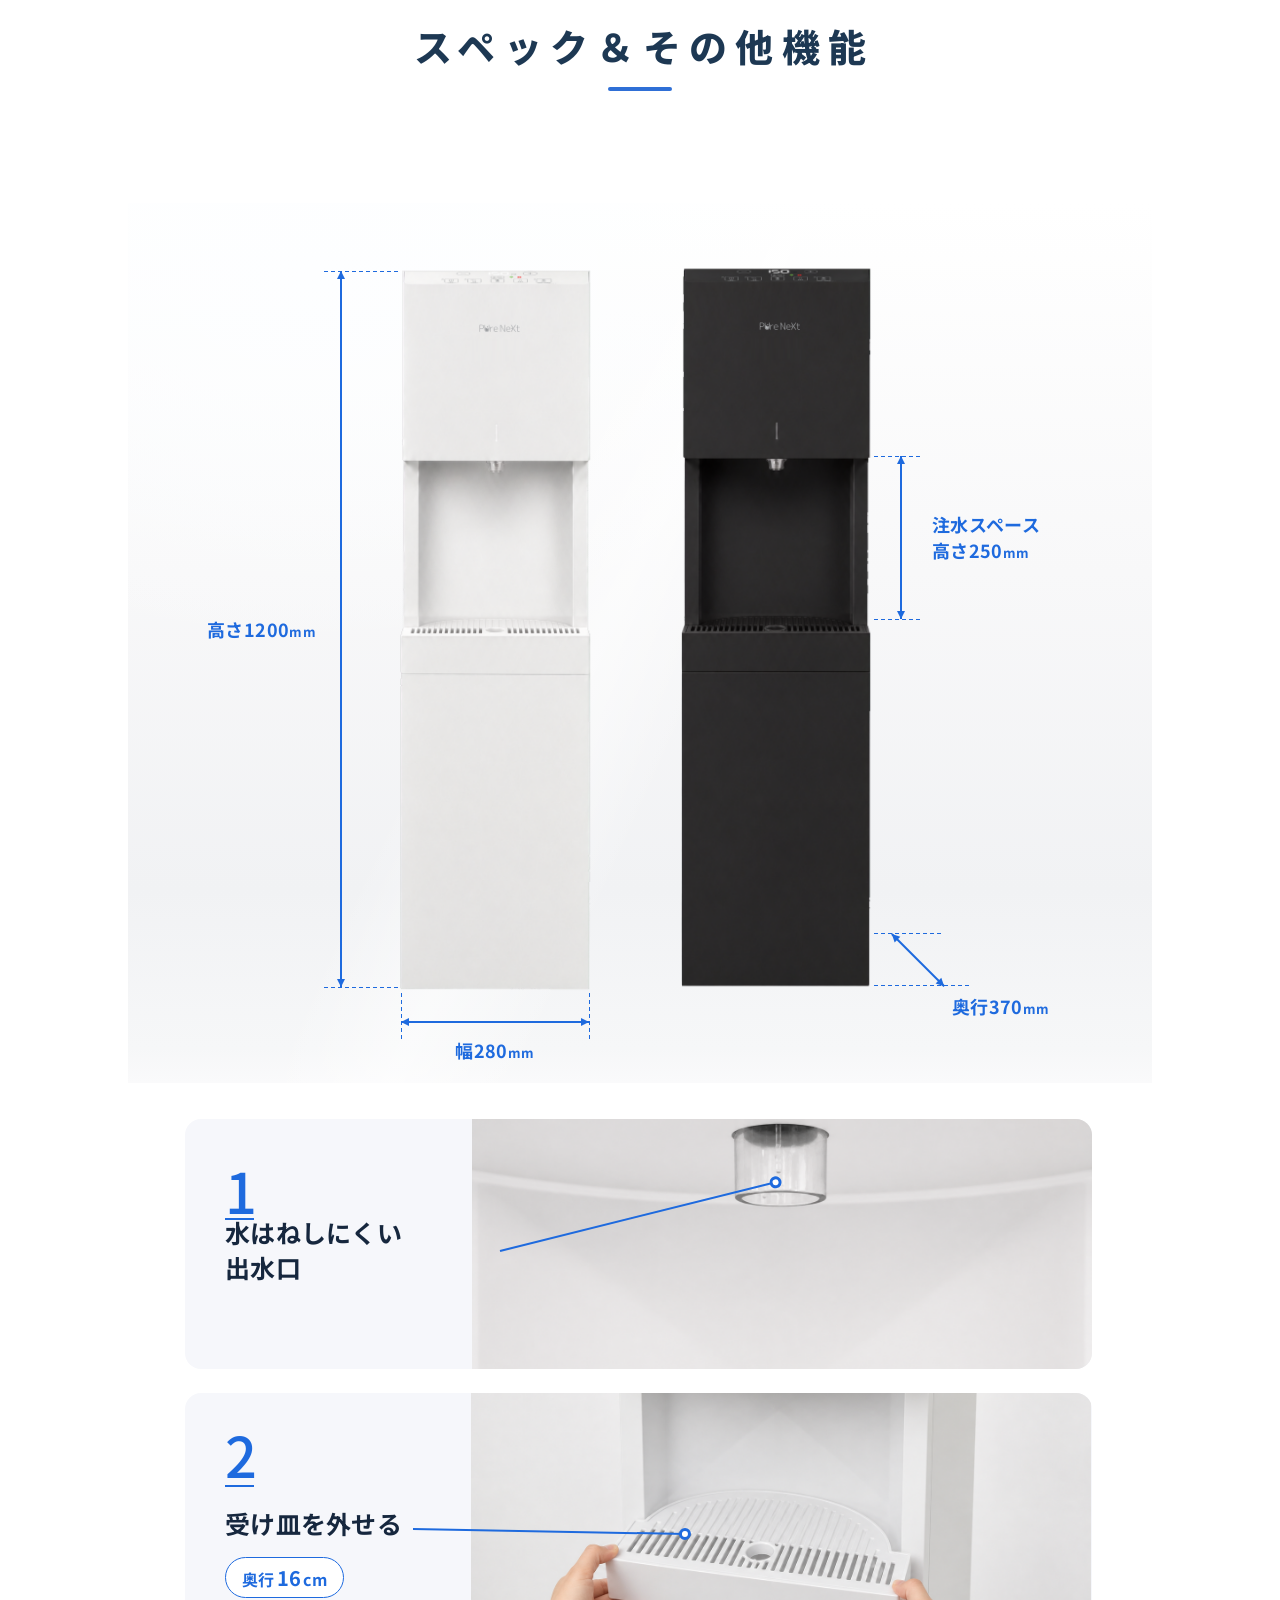
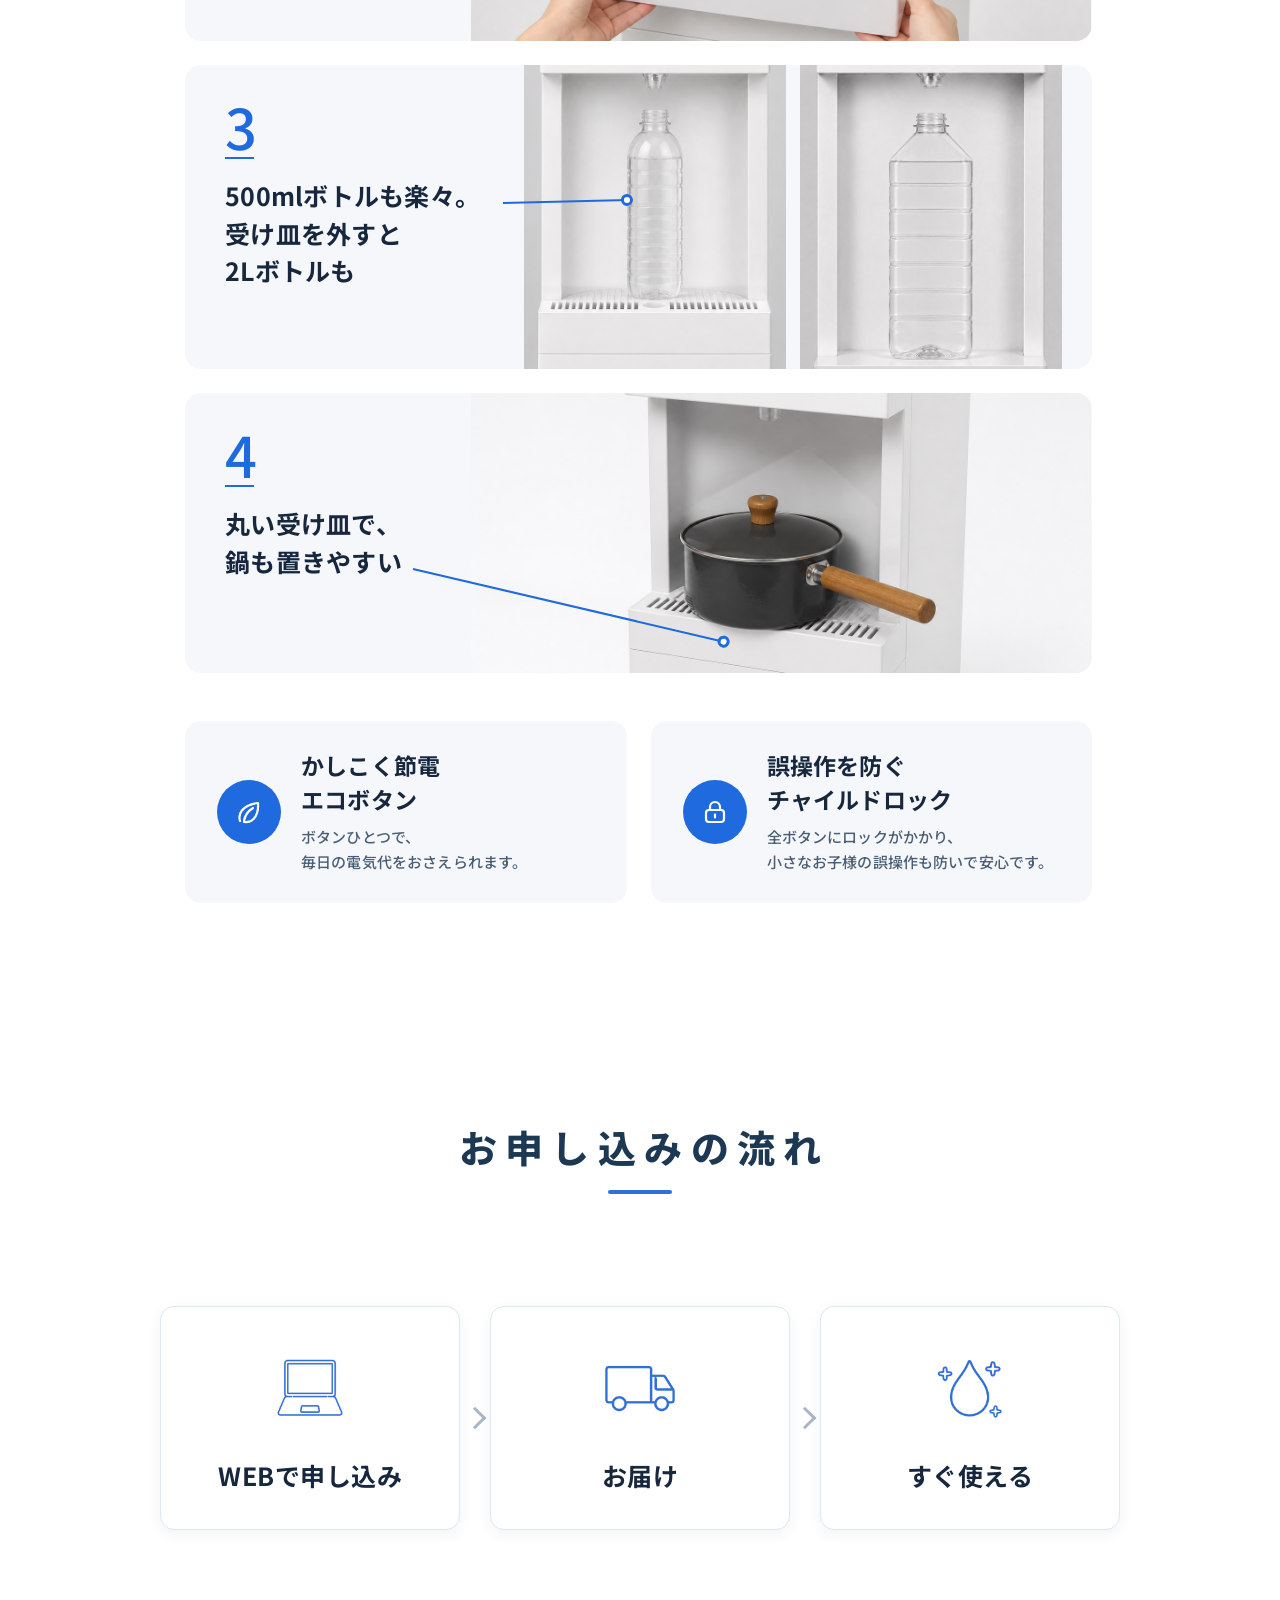
==== commit 6b3552d2: "Adjust first customer voice wording as requested" ====
--- a/index.html
+++ b/index.html
@@ -251,9 +251,9 @@
         <!-- rev22(2026-09-02): 発注主指示で文言を差し替え（一字も変えていない）。改行は句読点の後で、1行およそ20字 -->
         <div class="voice__quote">
           <span class="voice__mark voice__mark--open">“</span>
-          <p>毎日の育児で、手いっぱいなんです。</p>
+          <p>毎日の育児が大変なんです。</p>
           <p>粉ミルク作りだけでも、<br class="pc-br">もう少しラクになったらうれしい。</p>
-          <p>ミルク作りに使いやすい<br class="pc-br">ウォーターサーバーが欲しいですね。<span class="voice__mark voice__mark--close">”</span></p>
+          <p>ミルク作りに適した<br class="pc-br">ウォーターサーバーが欲しいですね。<span class="voice__mark voice__mark--close">”</span></p>
         </div>
       </article>
       <article class="voice__slide voice__slide--handsfree">
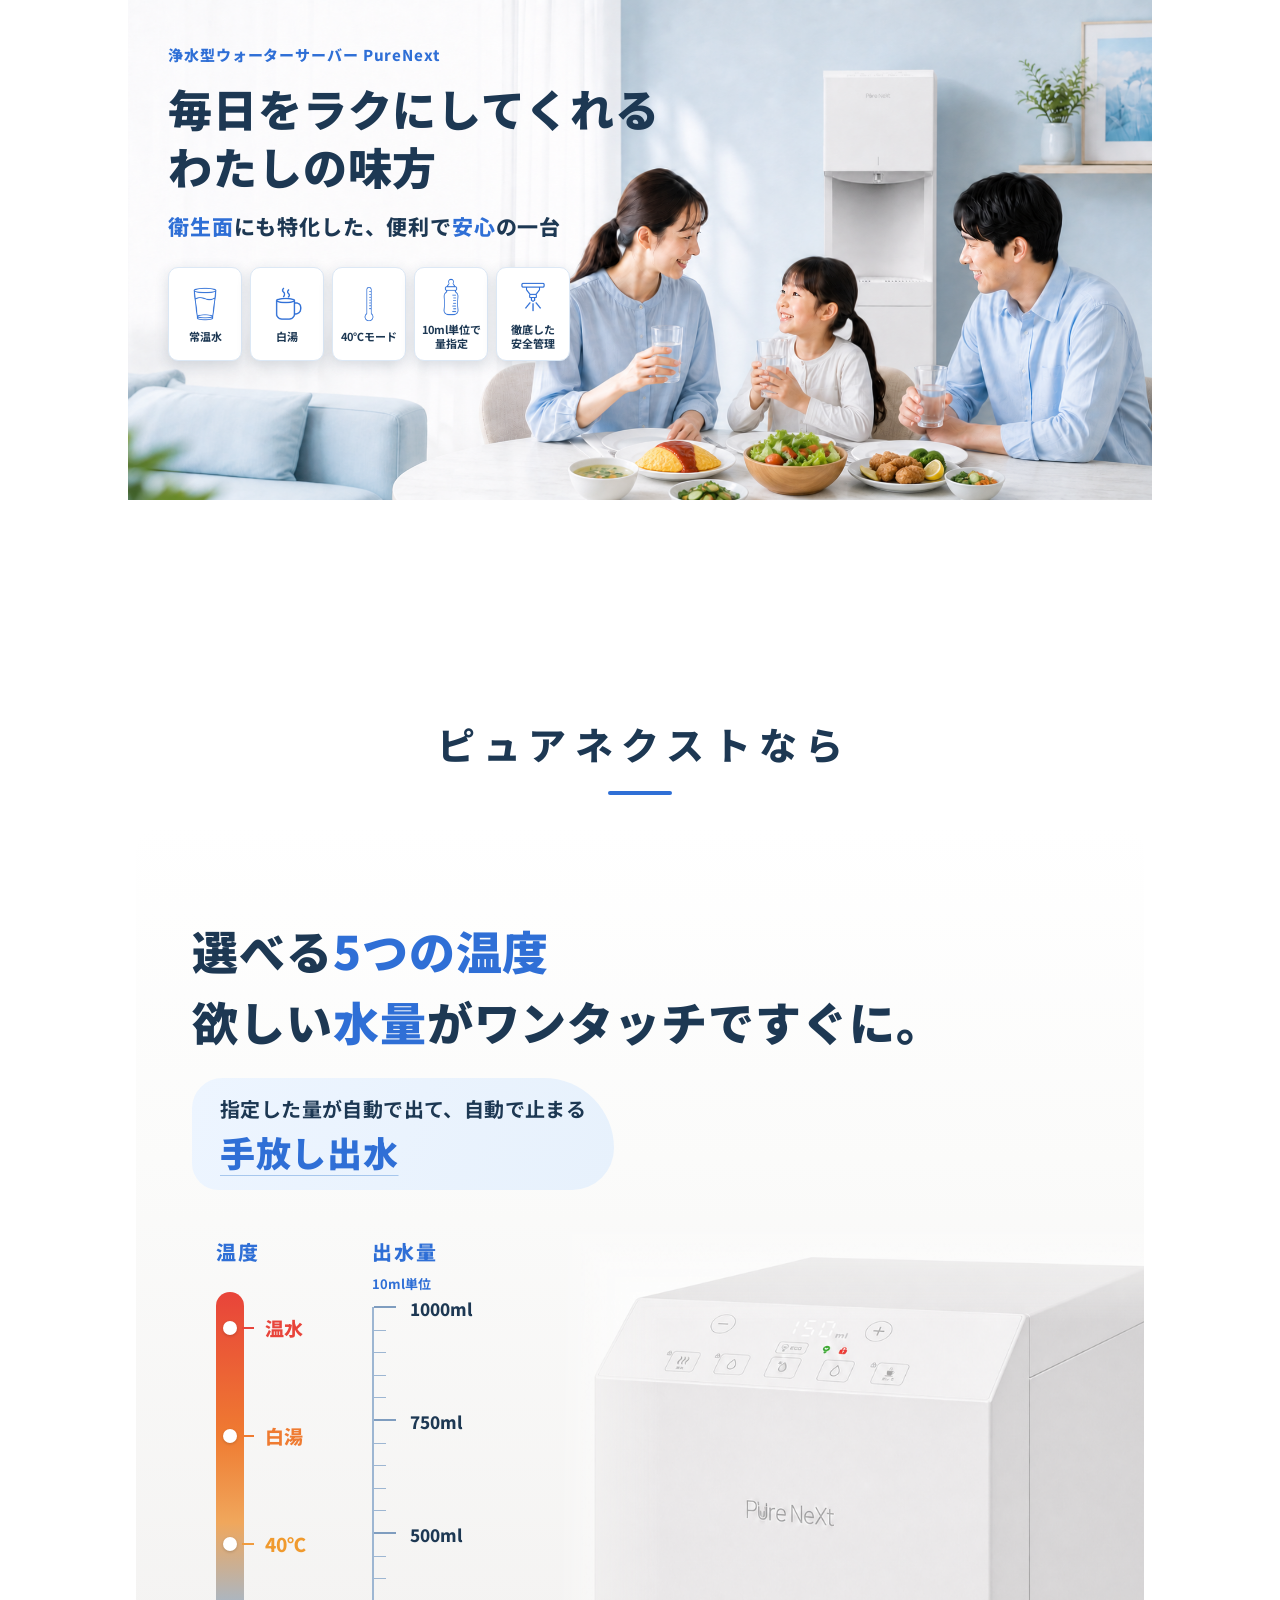
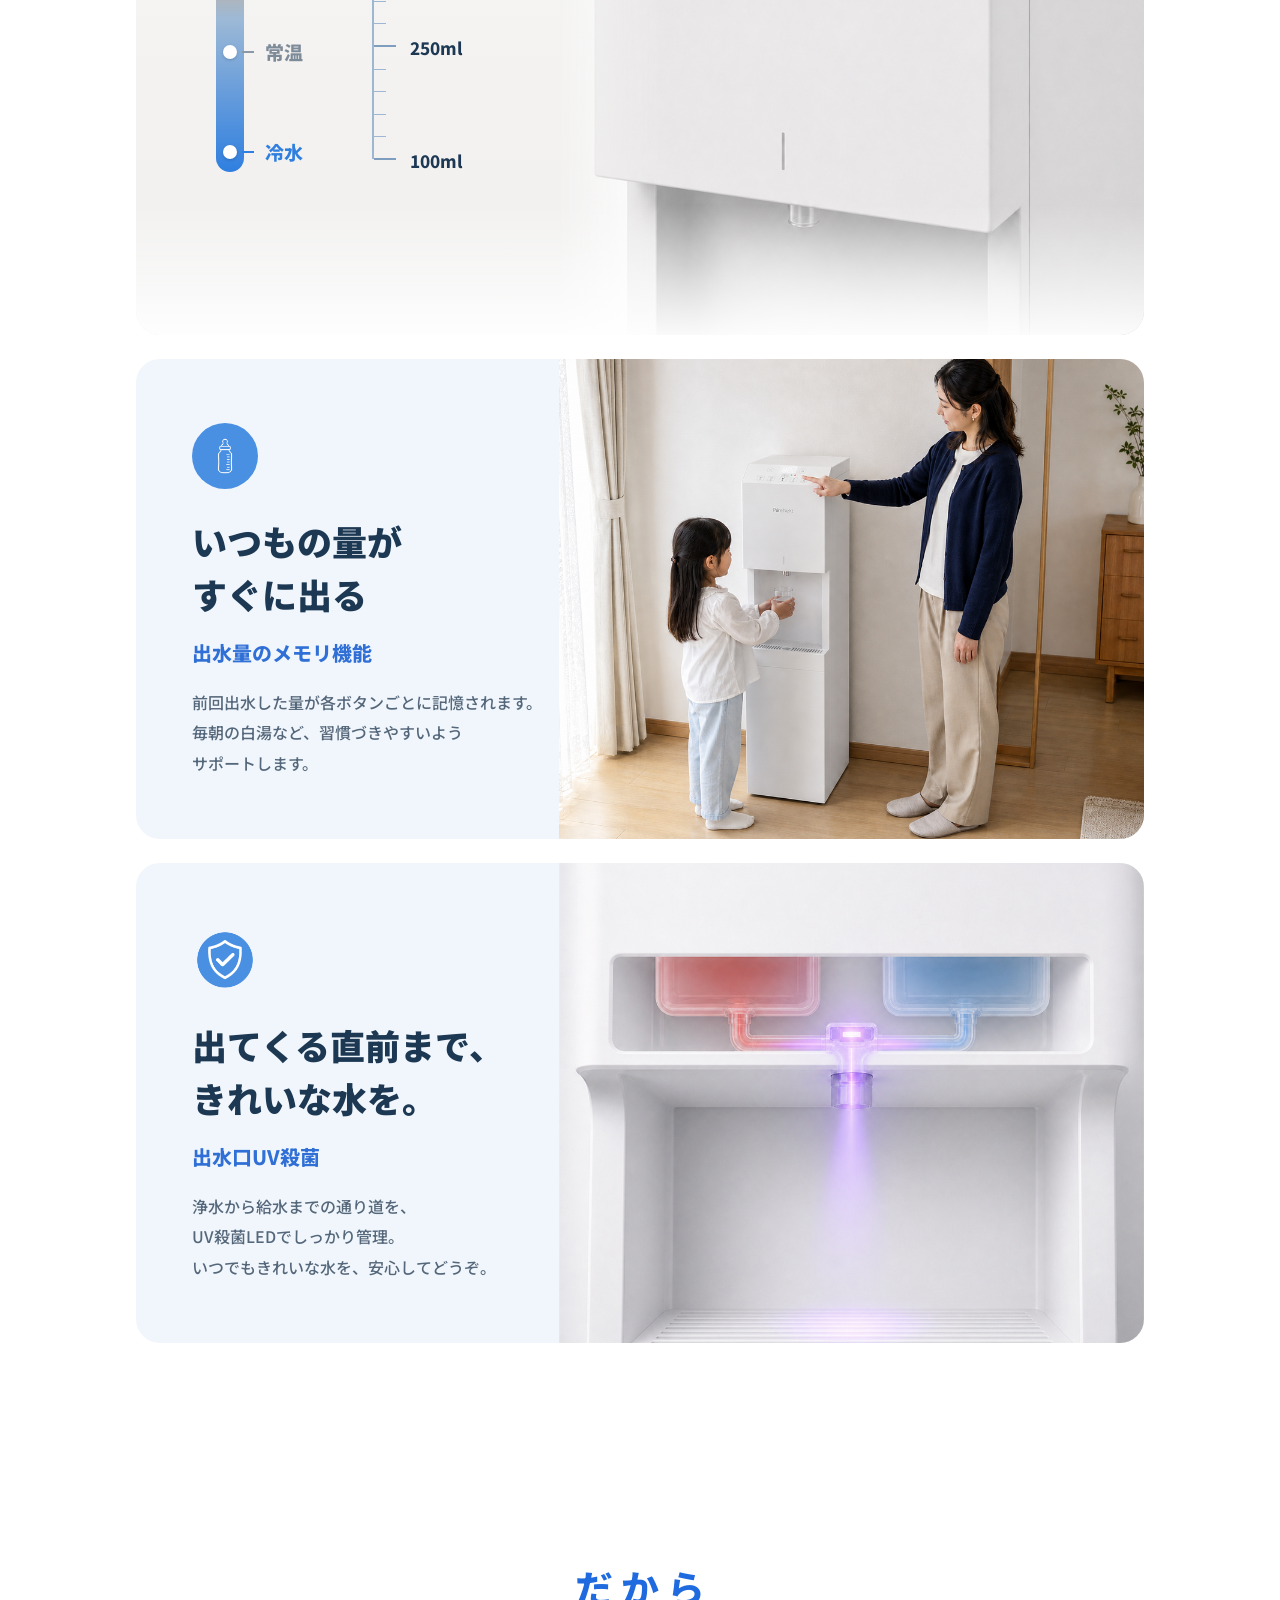
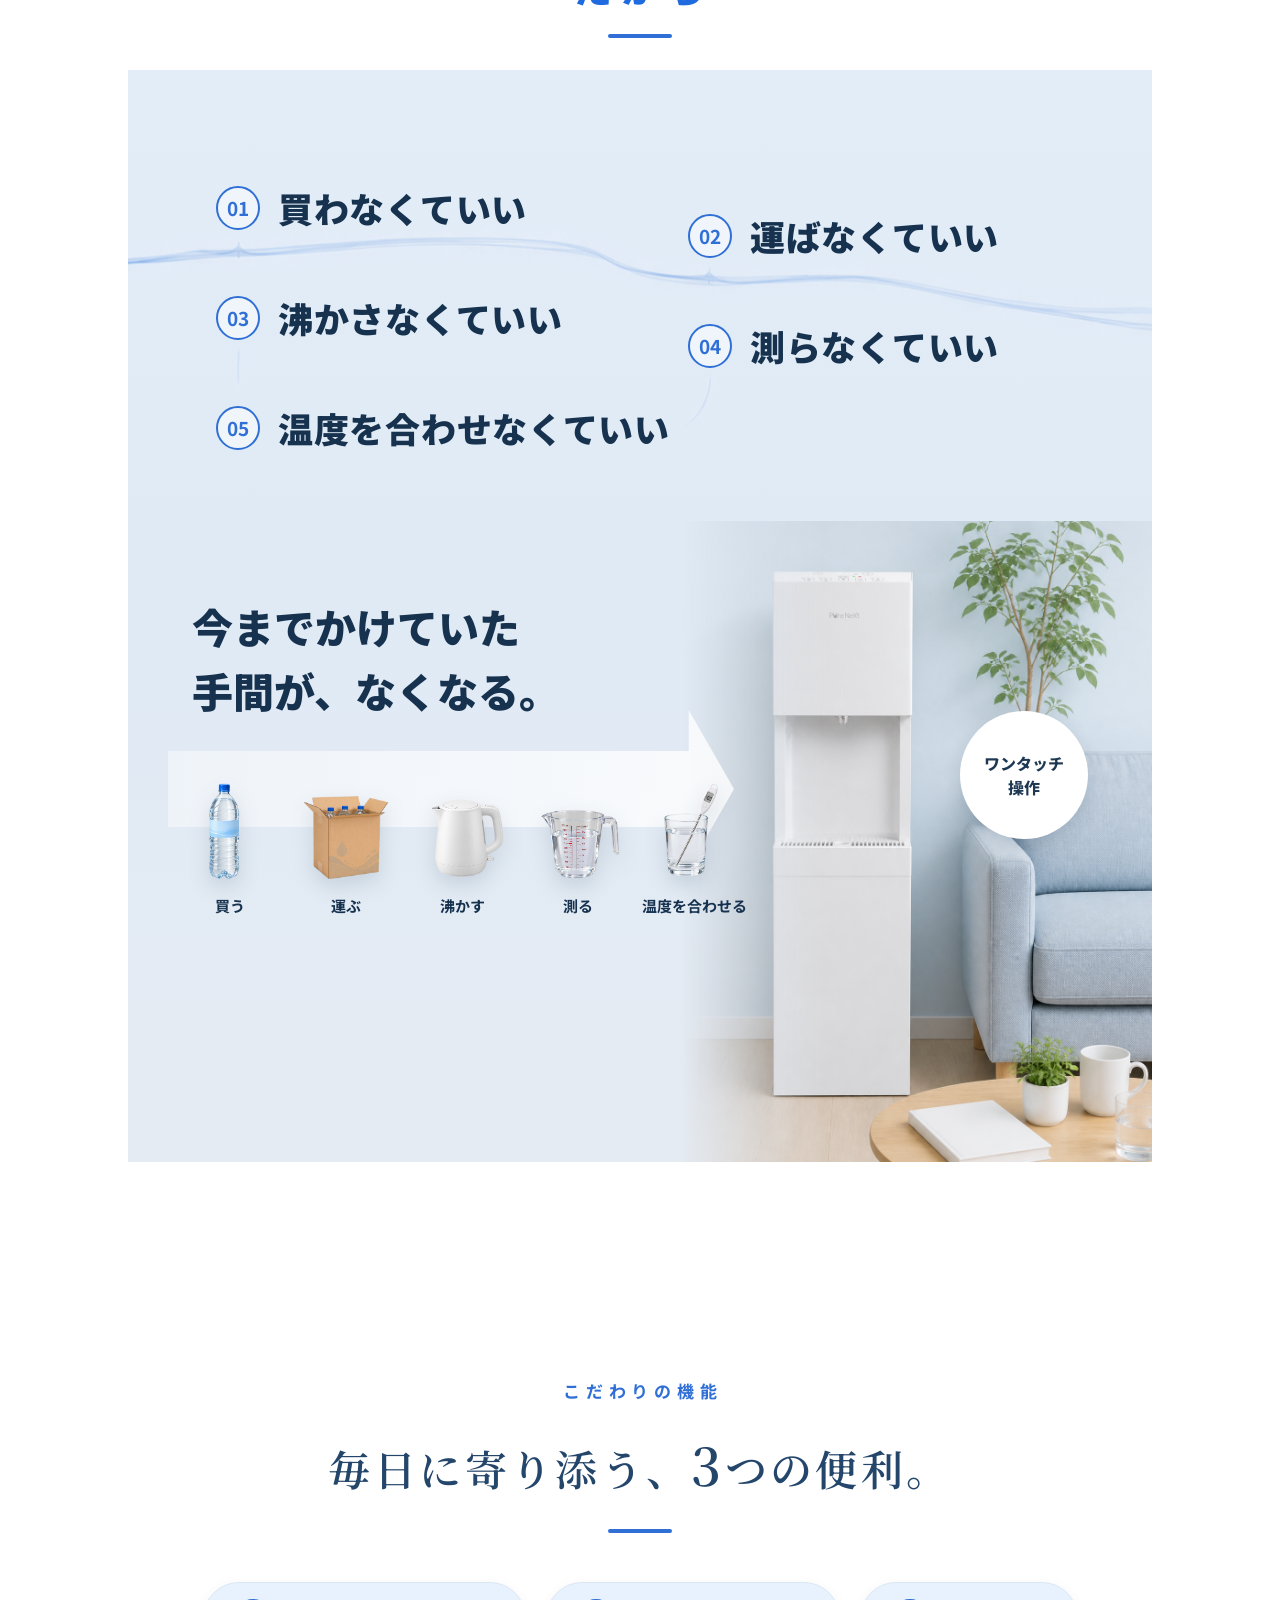
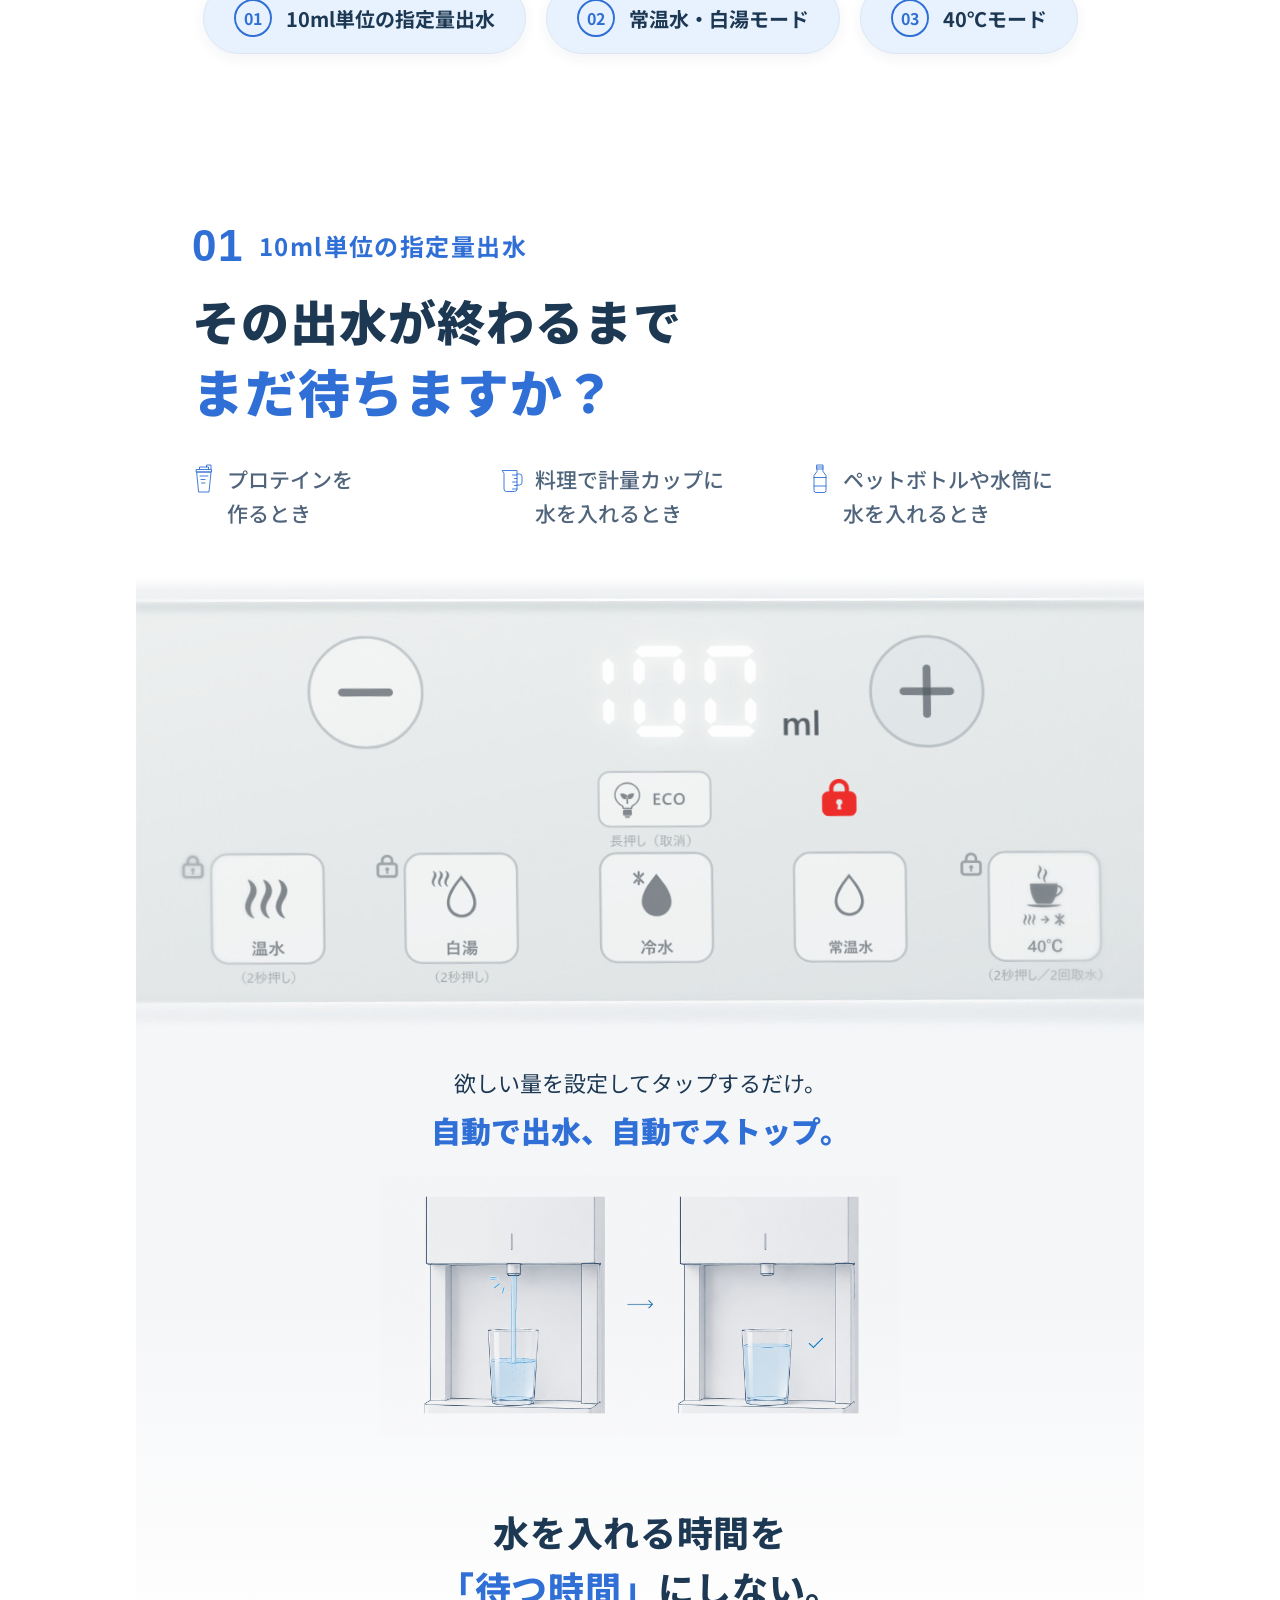
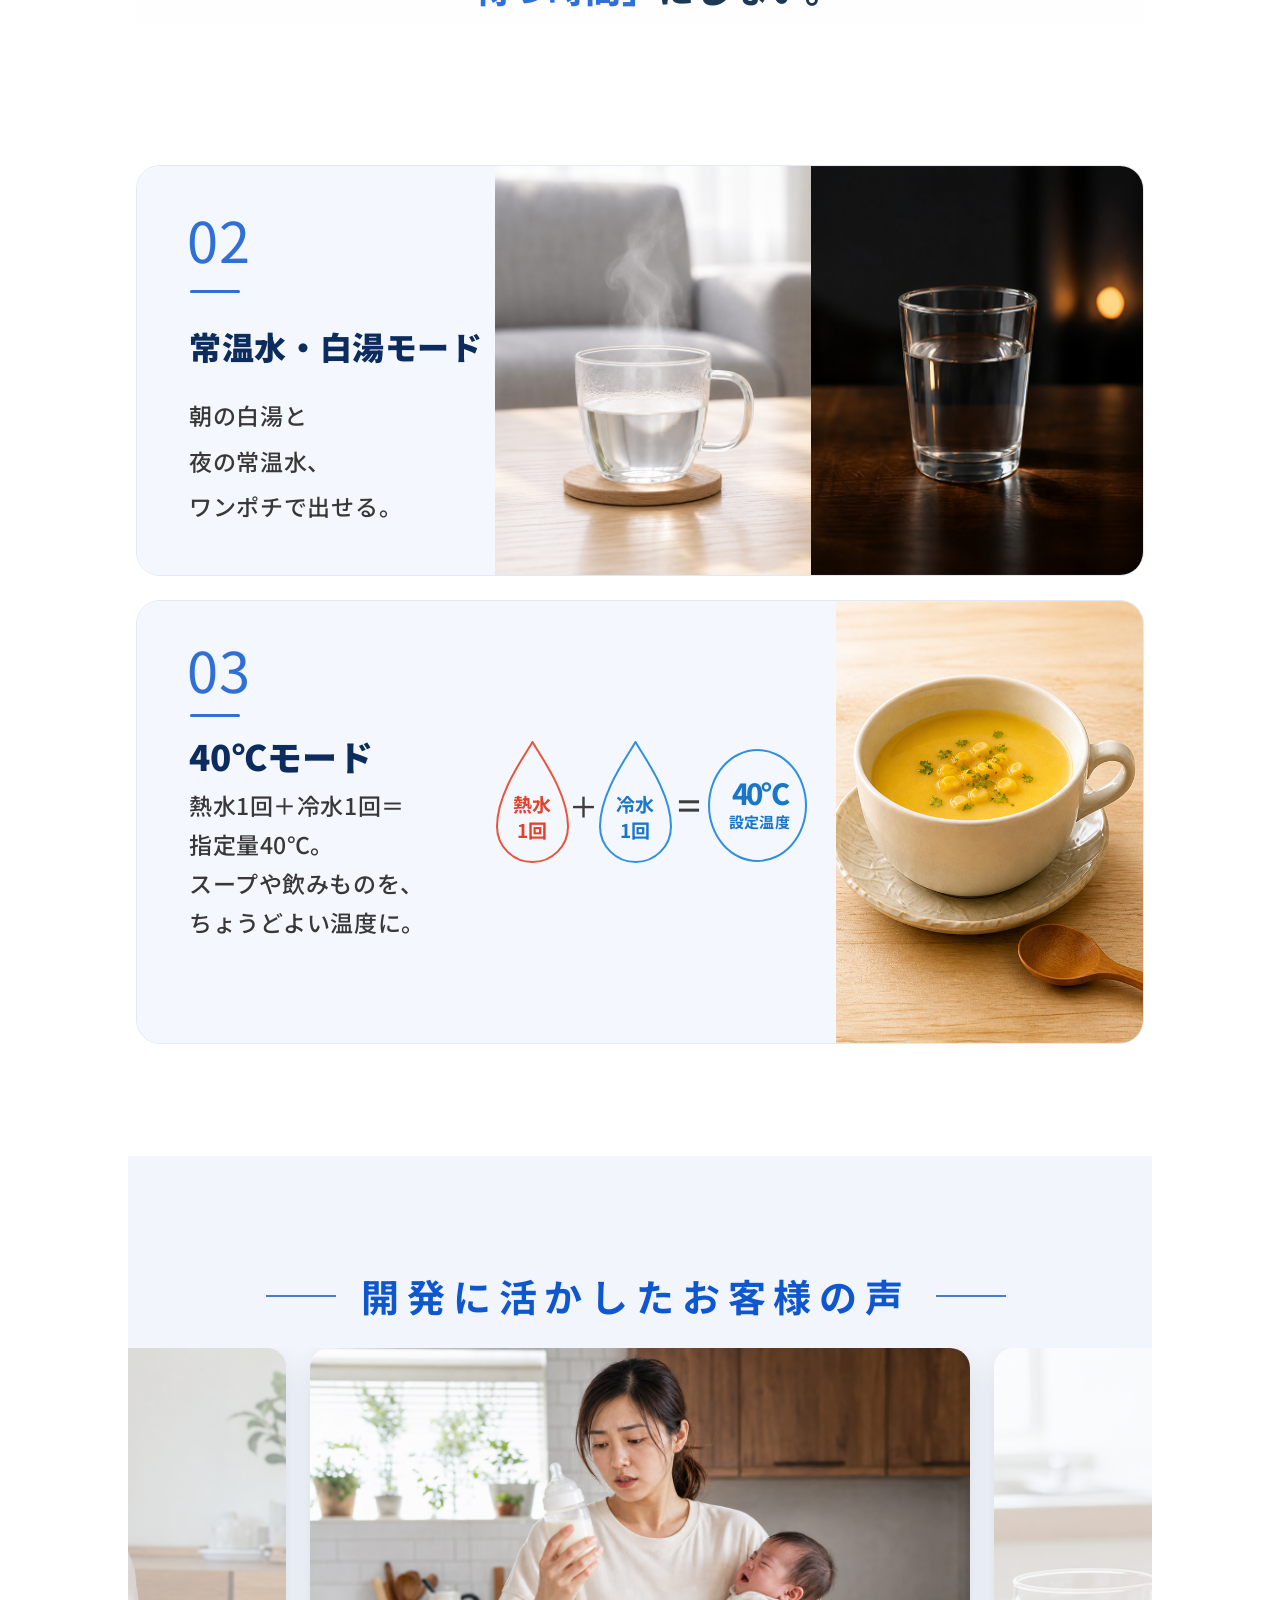
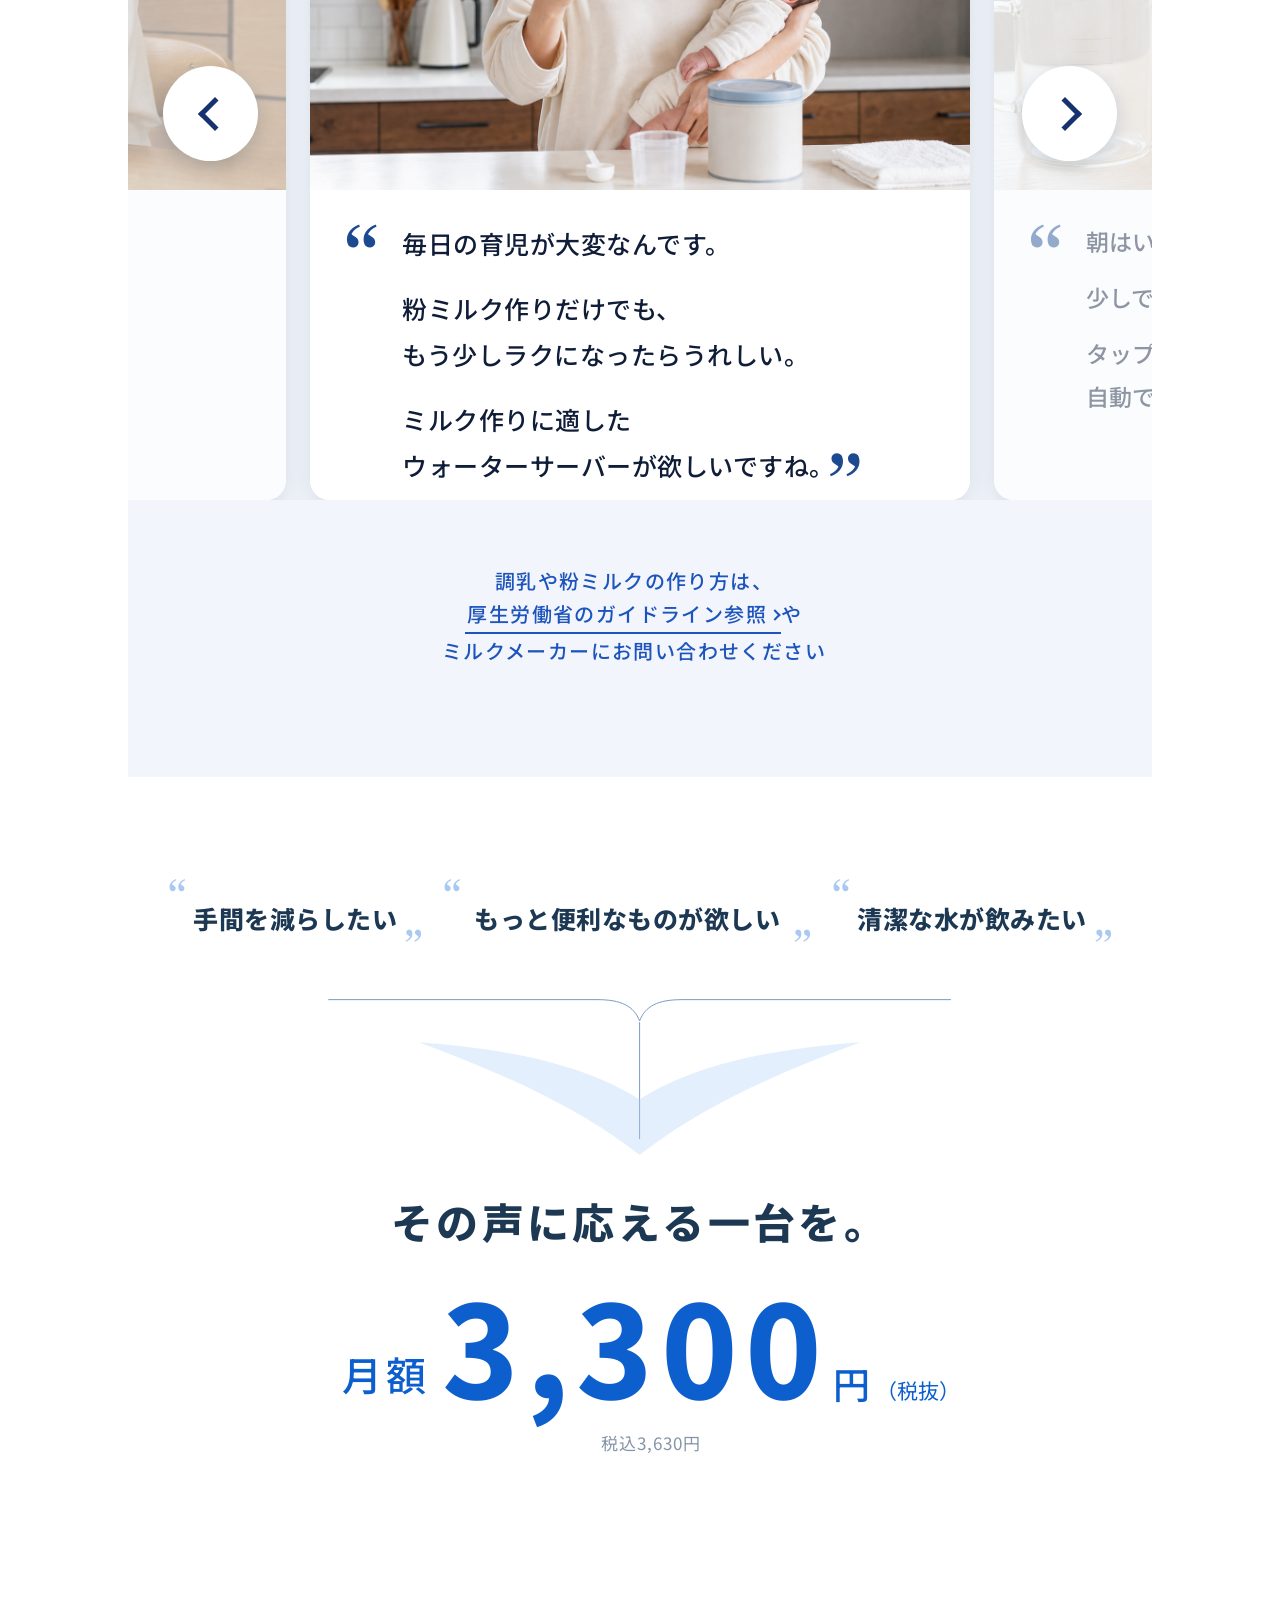
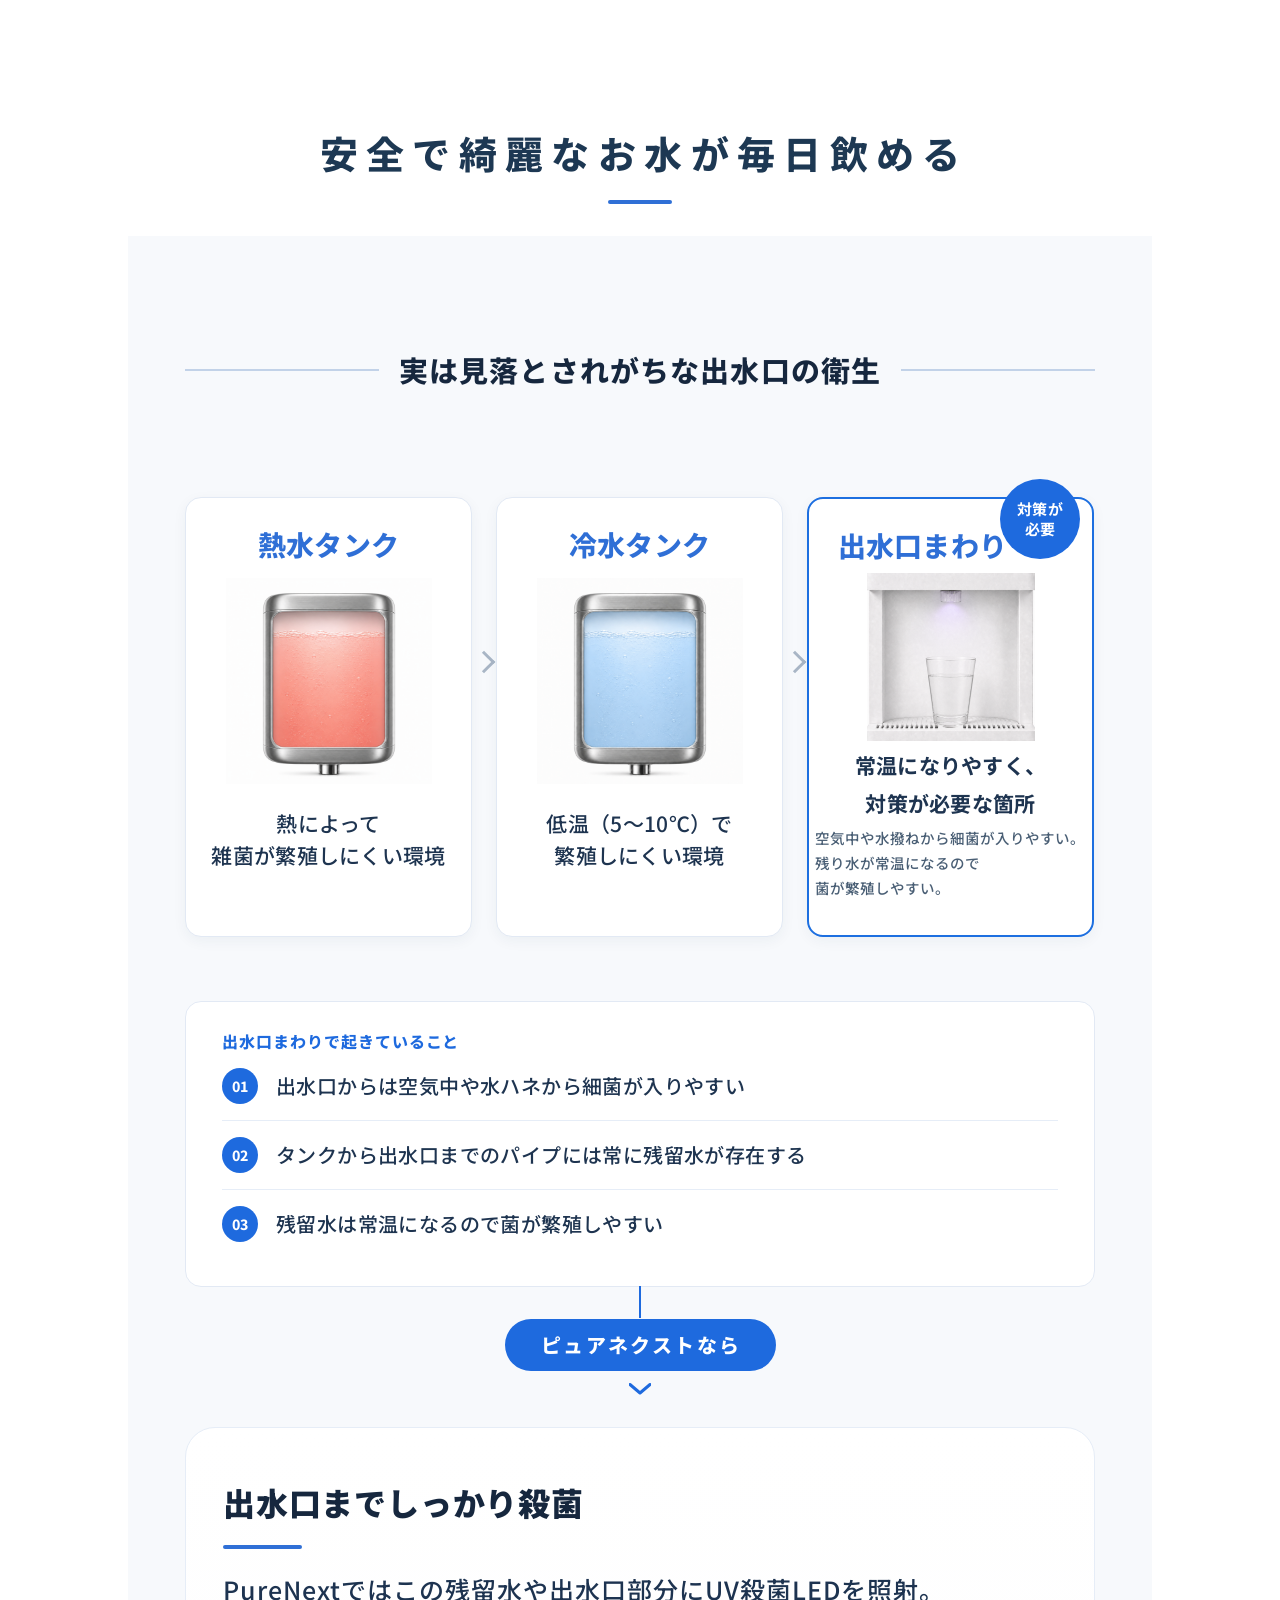
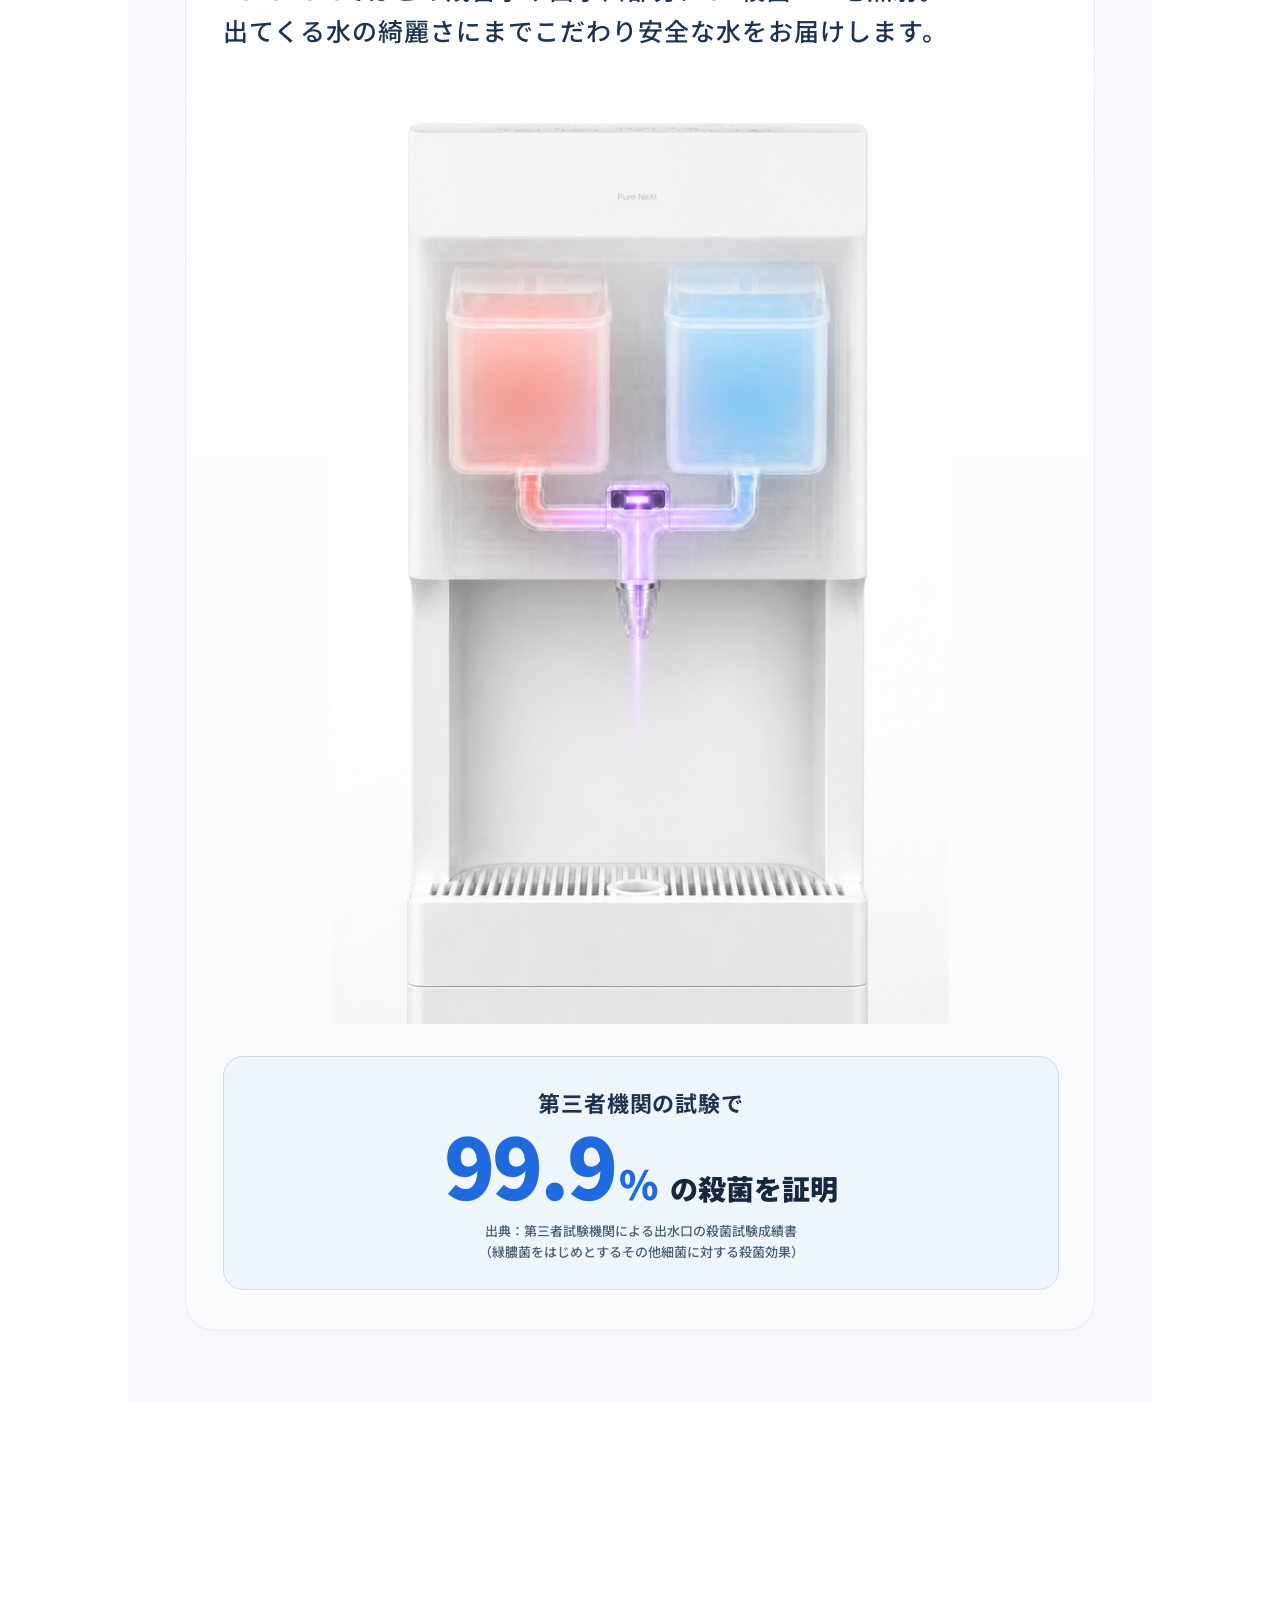
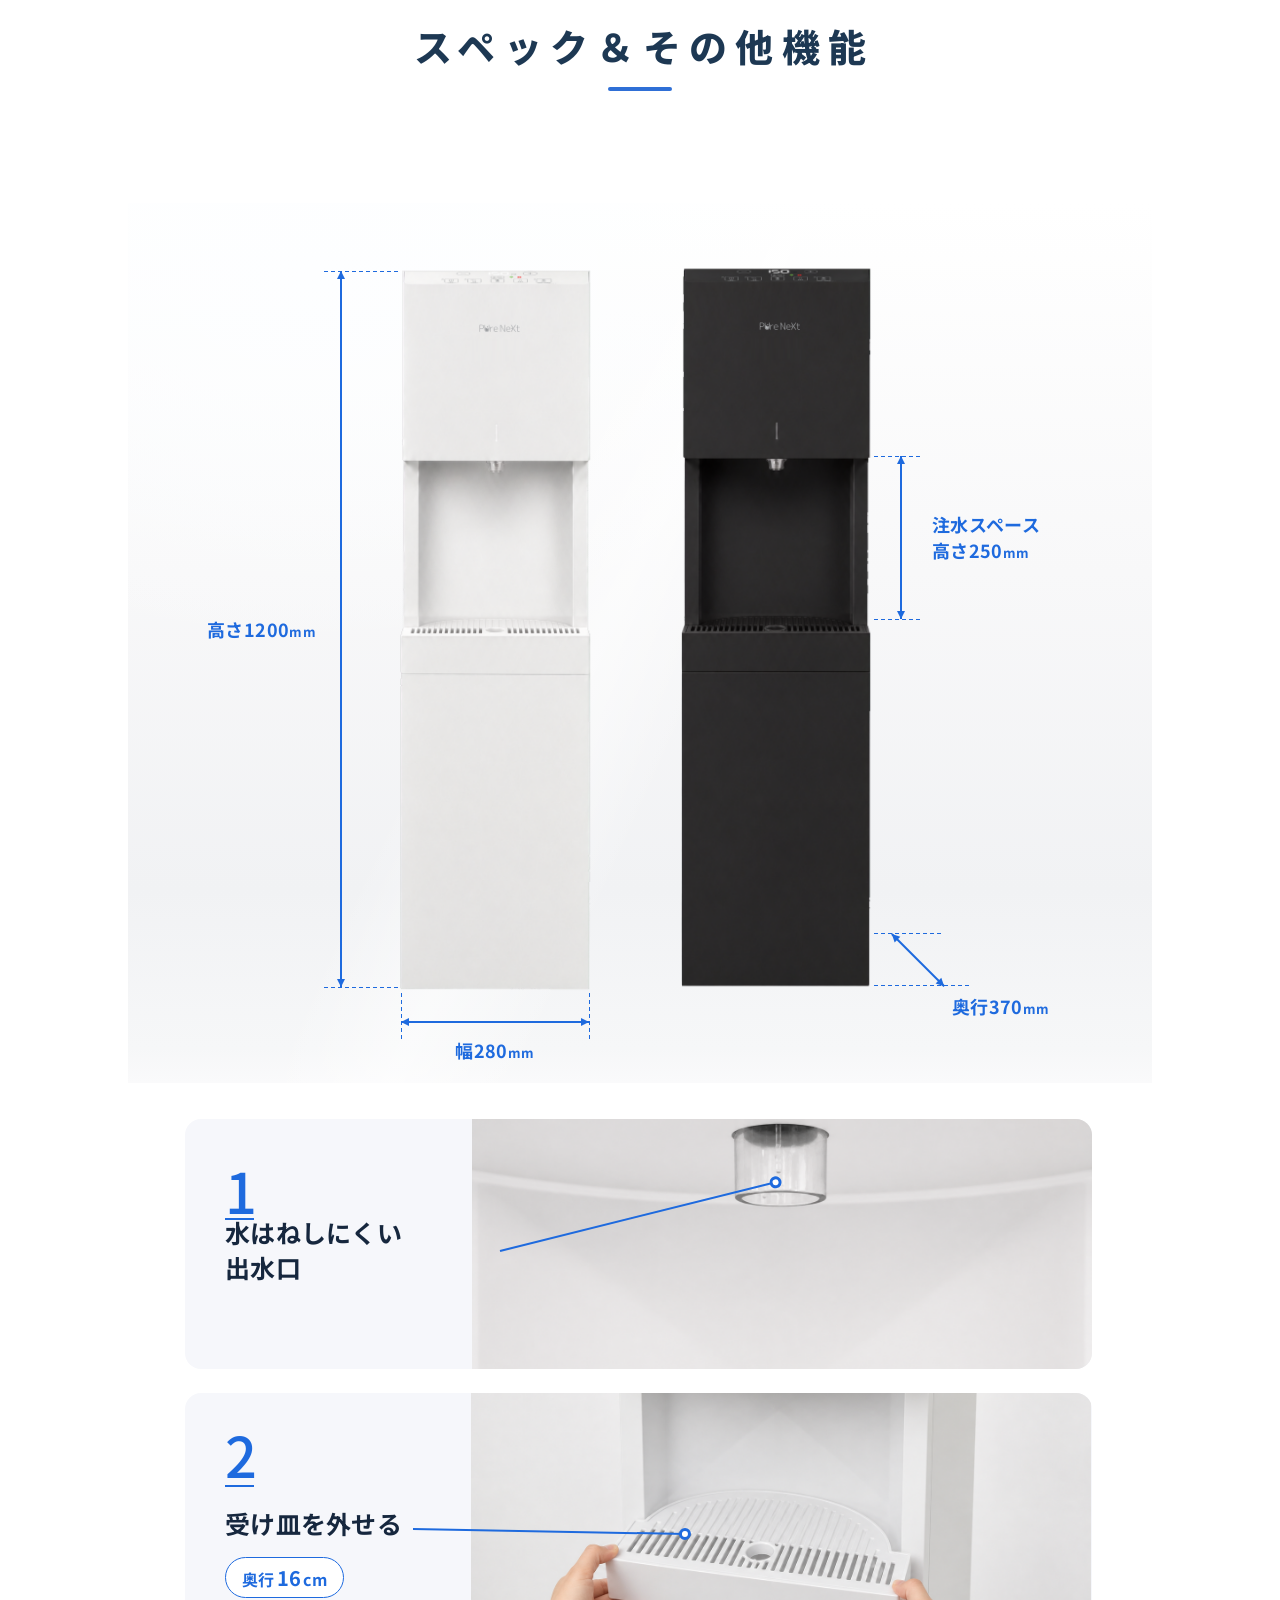
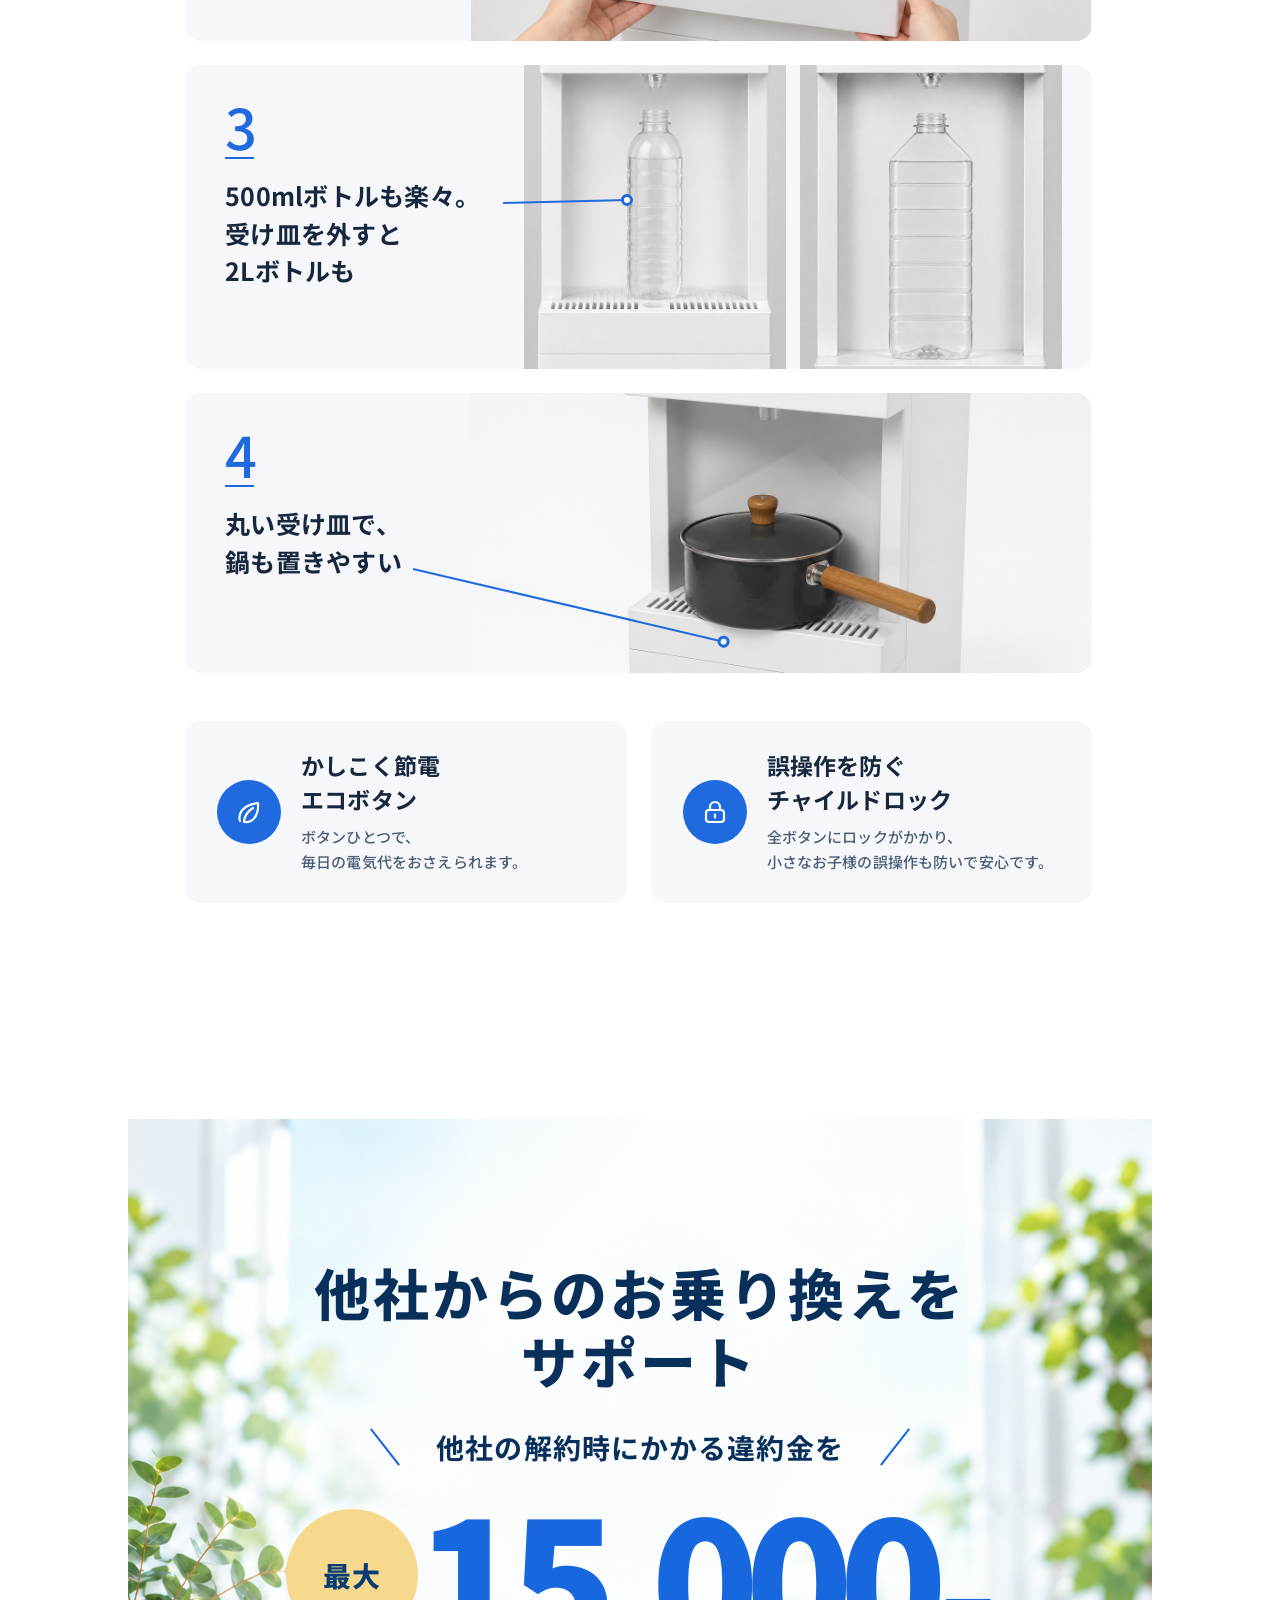
==== commit 1e719b06: "Add switching support offer before application flow" ====
--- a/index.html
+++ b/index.html
@@ -22,6 +22,8 @@
 <link rel="stylesheet" href="css/handsfree-20260905.css?v=20260908r25">
 <script src="js/main.js?v=20260905r15" defer></script>
 <link rel="stylesheet" href="css/lower-20260908.css?v=20260908r26">
+<link rel="stylesheet" href="css/contract-20260910.css?v=20260910r1">
+<link rel="stylesheet" href="css/switch-20260910.css?v=20260910r1">
 </head>
 <body>
 <div class="page">
@@ -588,6 +590,20 @@
   </ul>
 </section>
 
+<!-- S19b 乗り換えサポート -->
+<section class="switch-offer" aria-labelledby="switch-offer-title">
+  <div class="switch-offer__inner">
+    <h2 class="switch-offer__title" id="switch-offer-title"><span>他社からの</span><span>お乗り換えを</span><br>サポート</h2>
+    <p class="switch-offer__detail">他社の解約時にかかる違約金を</p>
+    <div class="switch-offer__amount" aria-label="最大15,000円サポート">
+      <span class="switch-offer__badge">最大</span>
+      <span class="switch-offer__number">15,000</span><span class="switch-offer__yen">円</span>
+    </div>
+    <p class="switch-offer__support">サポート</p>
+    <p class="switch-offer__closing"><span>乗り換えの負担を減らして、</span><span>PureNextへ。</span></p>
+  </div>
+</section>
+
 <!-- ===================== S20 サポート帯 ===================== -->
 <section class="support">
   <div class="support__head">
@@ -703,6 +719,27 @@
 
 
 
+<section class="contract" aria-labelledby="contract-title">
+  <div class="contract__heading">
+    <h2 class="contract__title" id="contract-title"><span>ご契約年数</span><span>について</span></h2>
+    <span class="contract__bar"></span>
+  </div>
+  <div class="contract__body">
+    <p>本サービスは、5年契約のウォーターサーバーレンタルサービスです。<br>契約期間中にご解約される場合、ご利用年数に応じて以下の違約金がかかります。</p>
+    <table class="contract__table" aria-label="ご利用年数ごとの違約金">
+      <thead><tr><th scope="col">ご利用年数</th><th scope="col">違約金</th></tr></thead>
+      <tbody>
+        <tr><td>1年目</td><td>60,000円</td></tr>
+        <tr><td>2年目</td><td>50,000円</td></tr>
+        <tr><td>3年目</td><td>40,000円</td></tr>
+        <tr><td>4年目</td><td>30,000円</td></tr>
+        <tr><td>5年目</td><td>20,000円</td></tr>
+        <tr><td>5年経過後</td><td>0円</td></tr>
+      </tbody>
+    </table>
+    <p class="contract__return">ウォーターサーバーはレンタル品のため、ご解約時には本体のご返却が必要です。</p>
+  </div>
+</section>
 <!-- S23a よくあるご質問 見出し（rev15 で .lead 様式の独立見出しとして取り出した） -->
 <section class="sechead sechead--faq">
   <h2 class="sechead__title">よくあるご質問</h2>
--- a/css/contract-20260910.css
+++ b/css/contract-20260910.css
@@ -0,0 +1,23 @@
+/* 製品詳細・FAQと同階層の契約案内。章間隔を共通化。 */
+.contract{clear:both;display:grid;grid-template-columns:220px minmax(0,1fr);gap:24px;margin:0 56px;padding-top:var(--sp-chapter);color:var(--navy)}
+.contract__heading{margin:0;display:flex;flex-direction:column;align-items:flex-start;gap:14px}
+.contract__title{margin:0;font-size:25px;line-height:1.6;font-weight:800;letter-spacing:.06em}
+.contract__bar{display:block;width:40px;height:3px;border-radius:2px;background:var(--blue)}
+.contract__body{font-size:16px;line-height:1.85;min-width:0}
+.contract__body p{margin:0}
+.contract__table{width:100%;border-collapse:collapse;margin:24px 0;table-layout:fixed}
+.contract__table th,.contract__table td{padding:16px 18px;border-bottom:1px solid #dbe5ef;text-align:left}
+.contract__table thead{border-top:2px solid #2f7fd6;background:#f7faff}
+.contract__table th{font-weight:700}
+.contract__table td:last-child{font-weight:700}
+.contract__return{padding-top:8px}
+@media(max-width:1023px){
+.contract{display:block;margin:0 var(--pad);padding-top:var(--ch)}
+.contract__heading{align-items:center;gap:16px;margin-bottom:var(--hd)}
+.contract__title{font-size:var(--t-sec);line-height:1.5;letter-spacing:.12em;text-align:center}
+.contract__body{font-size:15px}
+.contract__table th,.contract__table td{padding:12px 10px}
+}
+
+.contract__title span{display:block;white-space:nowrap}
+@media(max-width:1023px){.contract__title span{display:inline}}
--- a/css/switch-20260910.css
+++ b/css/switch-20260910.css
@@ -0,0 +1,211 @@
+/* 2026-09-10: 乗り換えサポート訴求。既存セクションへ影響しないよう switch-offer 内に限定。 */
+.switch-offer {
+  position: relative;
+  isolation: isolate;
+  min-height: 850px;
+  margin-top: 216px;
+  display: flex;
+  align-items: center;
+  justify-content: center;
+  overflow: hidden;
+  color: #092f5b;
+  background: #edf8fd url("../images/switch-lifestyle-20260910.png") center center / cover no-repeat;
+}
+
+.switch-offer__inner {
+  width: min(100% - 48px, 1000px);
+  padding: 86px 24px 78px;
+  text-align: center;
+}
+
+.switch-offer__title {
+  margin: 0;
+  font-family: inherit;
+  font-size: 56px;
+  font-weight: 800;
+  line-height: 1.2;
+  letter-spacing: .06em;
+}
+
+.switch-offer__detail {
+  display: flex;
+  align-items: center;
+  justify-content: center;
+  gap: 28px;
+  margin: 34px 0 4px;
+  font-size: 28px;
+  font-weight: 700;
+  letter-spacing: .04em;
+}
+
+.switch-offer__detail::before,
+.switch-offer__detail::after {
+  content: "";
+  width: 46px;
+  height: 2px;
+  flex: 0 0 auto;
+  background: #1466d8;
+  transform: rotate(52deg);
+}
+
+.switch-offer__detail::after { transform: rotate(-52deg); }
+
+.switch-offer__amount {
+  display: flex;
+  align-items: center;
+  justify-content: center;
+  margin-top: 6px;
+  color: #1768de;
+  white-space: nowrap;
+}
+
+.switch-offer__badge {
+  display: inline-flex;
+  align-items: center;
+  justify-content: center;
+  width: 132px;
+  height: 132px;
+  margin-right: -2px;
+  border-radius: 50%;
+  color: #0a3d75;
+  background: #f7d98d;
+  font-size: 28px;
+  font-weight: 800;
+  letter-spacing: .03em;
+}
+
+.switch-offer__number {
+  font-family: "Noto Sans JP", sans-serif;
+  font-size: 178px;
+  font-weight: 900;
+  line-height: .94;
+  letter-spacing: -.08em;
+}
+
+.switch-offer__yen {
+  align-self: flex-end;
+  margin: 0 0 23px 10px;
+  font-size: 52px;
+  font-weight: 800;
+}
+
+.switch-offer__support {
+  margin: 0;
+  color: #1464d5;
+  font-size: 72px;
+  font-weight: 900;
+  line-height: 1;
+  letter-spacing: .08em;
+}
+
+.switch-offer__closing {
+  margin: 26px 0 0;
+  font-size: 28px;
+  font-weight: 700;
+  letter-spacing: .04em;
+}
+
+@media (max-width: 767px) {
+  .switch-offer {
+    min-height: 540px;
+    margin-top: 96px;
+    background-position: center center;
+    background-size: 100% 100%;
+  }
+
+  .switch-offer__inner {
+    width: 100%;
+    padding: 48px 14px 44px;
+  }
+
+  .switch-offer__title {
+    font-size: clamp(28px, 8.2vw, 38px);
+    letter-spacing: .035em;
+  }
+
+  .switch-offer__detail {
+    gap: 10px;
+    margin-top: 22px;
+    font-size: clamp(16px, 4.3vw, 22px);
+    letter-spacing: 0;
+    white-space: nowrap;
+  }
+
+  .switch-offer__detail::before,
+  .switch-offer__detail::after {
+    width: 24px;
+  }
+
+  .switch-offer__badge {
+    width: 70px;
+    height: 70px;
+    margin-right: -3px;
+    font-size: 17px;
+  }
+
+  .switch-offer__number {
+    font-size: clamp(67px, 20.5vw, 94px);
+    letter-spacing: -.09em;
+  }
+
+  .switch-offer__yen {
+    margin: 0 0 10px 4px;
+    font-size: clamp(23px, 6.5vw, 32px);
+  }
+
+  .switch-offer__support {
+    margin-top: 3px;
+    font-size: clamp(38px, 11vw, 52px);
+  }
+
+  .switch-offer__closing {
+    margin-top: 18px;
+    font-size: clamp(16px, 4.1vw, 21px);
+    letter-spacing: 0;
+  }
+
+  .switch-offer__closing span {
+    display: block;
+    white-space: nowrap;
+  }
+
+  .switch-offer + .support {
+    padding-top: 48px;
+    padding-bottom: 64px;
+  }
+}
+
+@media (max-width: 390px) {
+  .switch-offer { min-height: 520px; }
+  .switch-offer__detail { font-size: 15px; }
+  .switch-offer__number { font-size: 76px; }
+  .switch-offer__closing { font-size: 16px; }
+}
+
+@media (min-width: 1024px) {
+  .switch-offer + .support {
+    height: 460px;
+  }
+
+  .switch-offer + .support .support__head {
+    top: 48px;
+  }
+
+  .switch-offer + .support .support__steps {
+    top: 155px;
+  }
+}
+
+/* 金額のカンマと次行の接触を防ぎ、スマホ見出しを意味のまとまりで改行。 */
+.switch-offer__number { line-height: 1.15; }
+.switch-offer__title span { display: inline-block; }
+@media (max-width: 767px) {
+ .switch-offer__title { font-size: 28px; }
+ .switch-offer__title span { display: block; }
+ .switch-offer__title br { display: none; }
+ .switch-offer__inner { padding-top: 40px; padding-bottom: 72px; }
+ .switch-offer__number { line-height: 1.14; }
+}
+
+.switch-offer__support { margin-top: 22px; }
+@media(max-width:767px) { .switch-offer__support { margin-top: 12px; } }
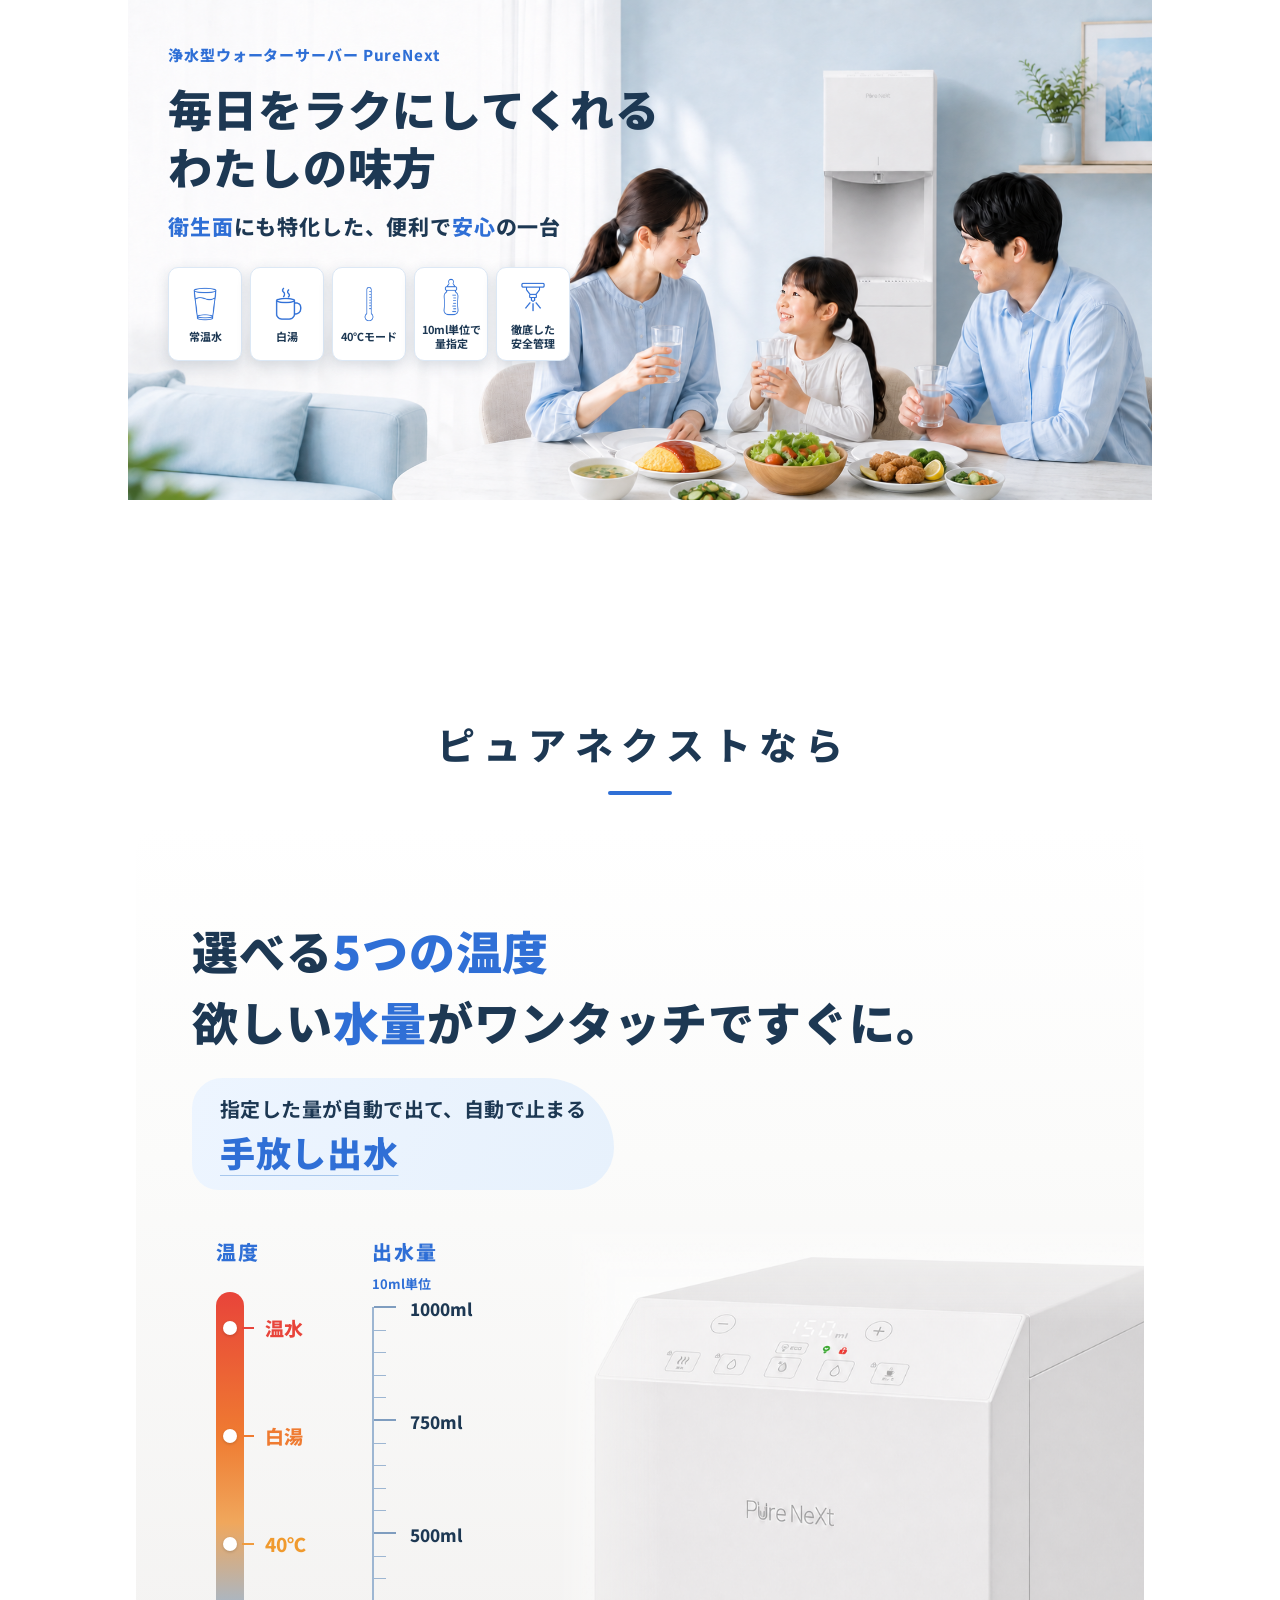
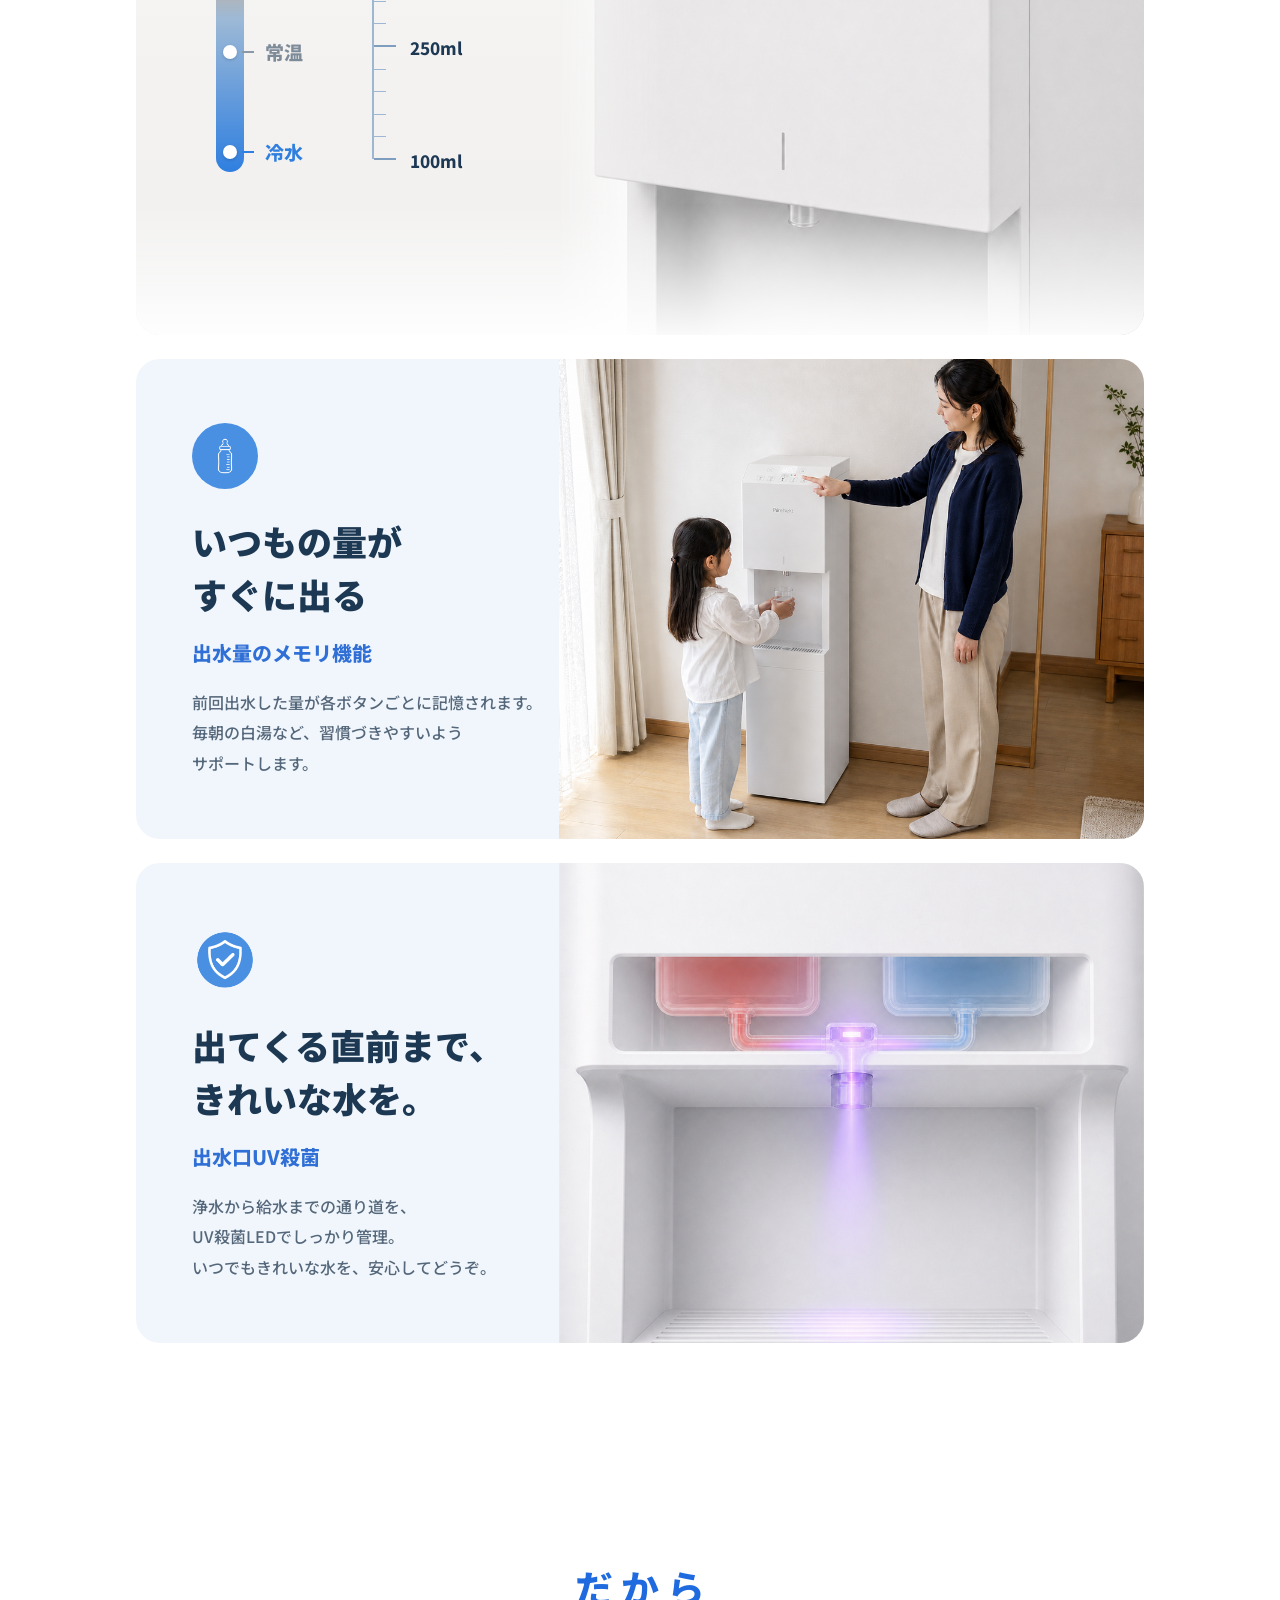
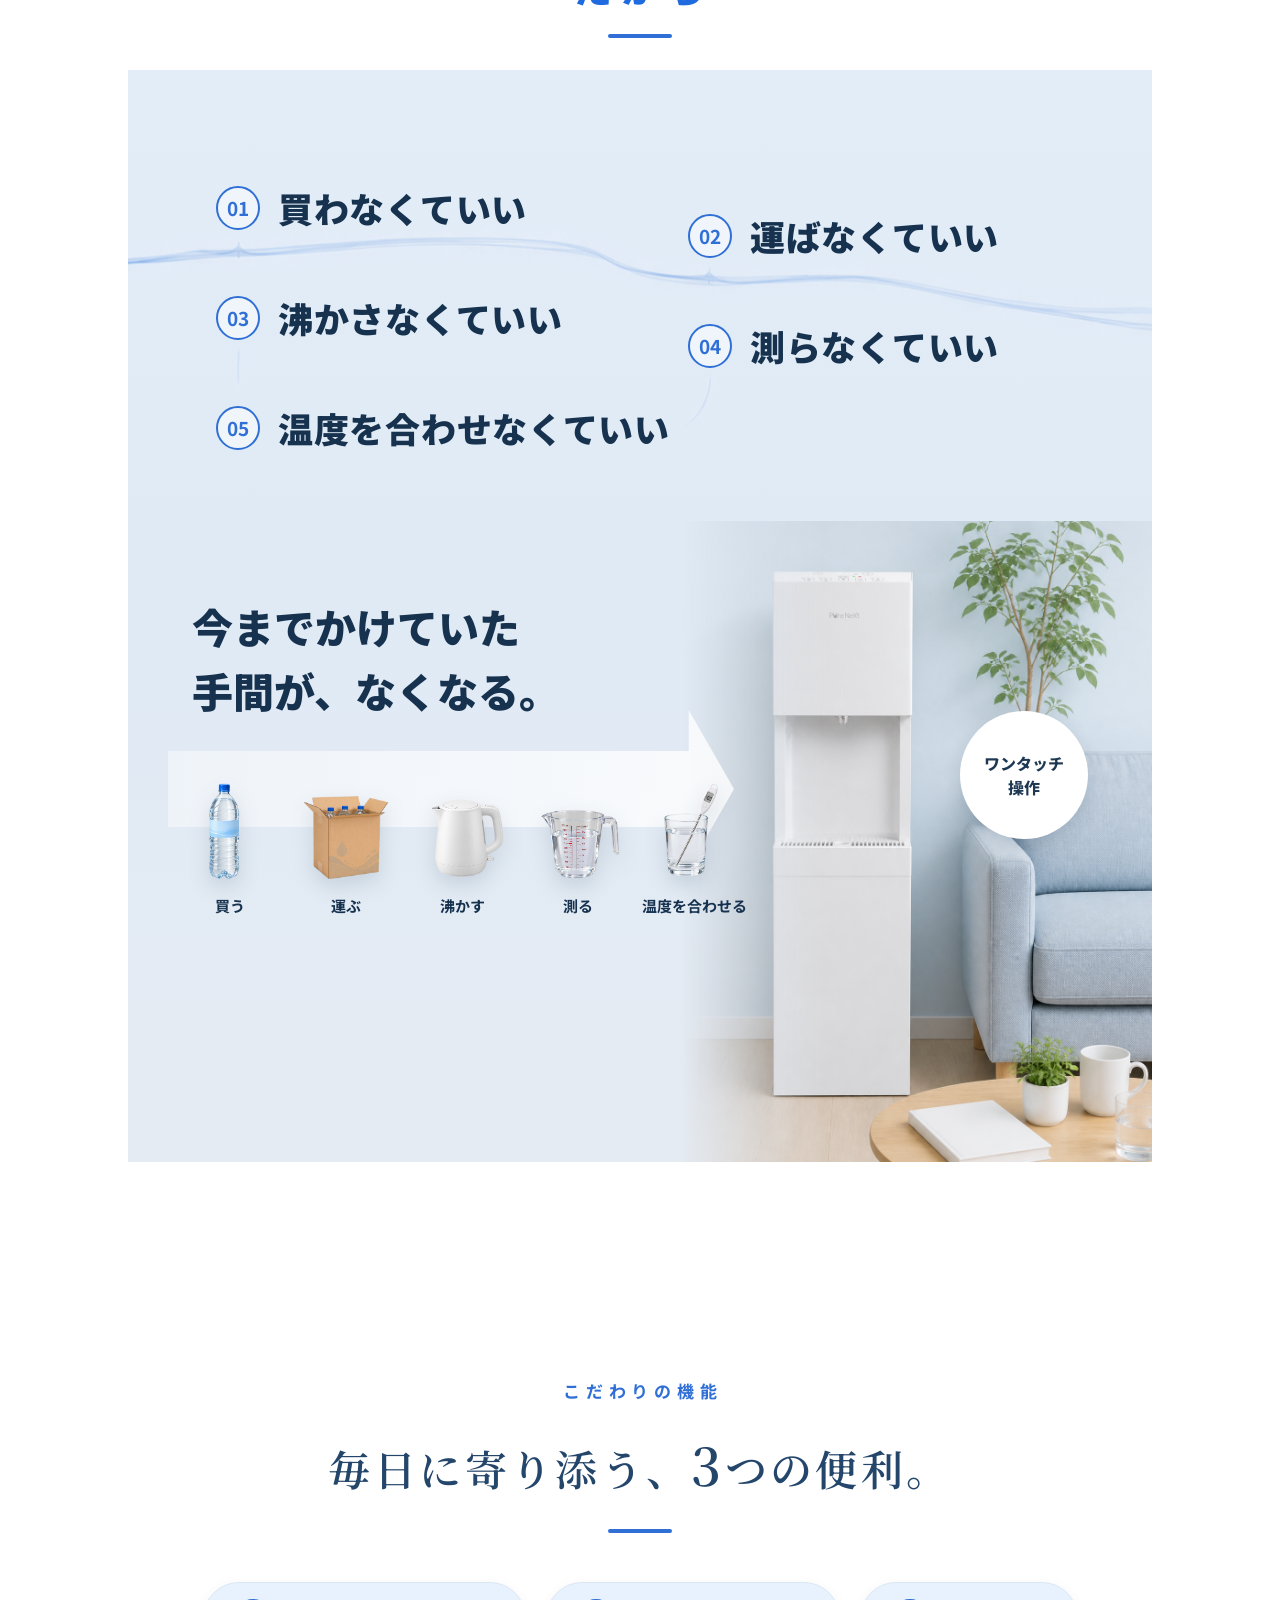
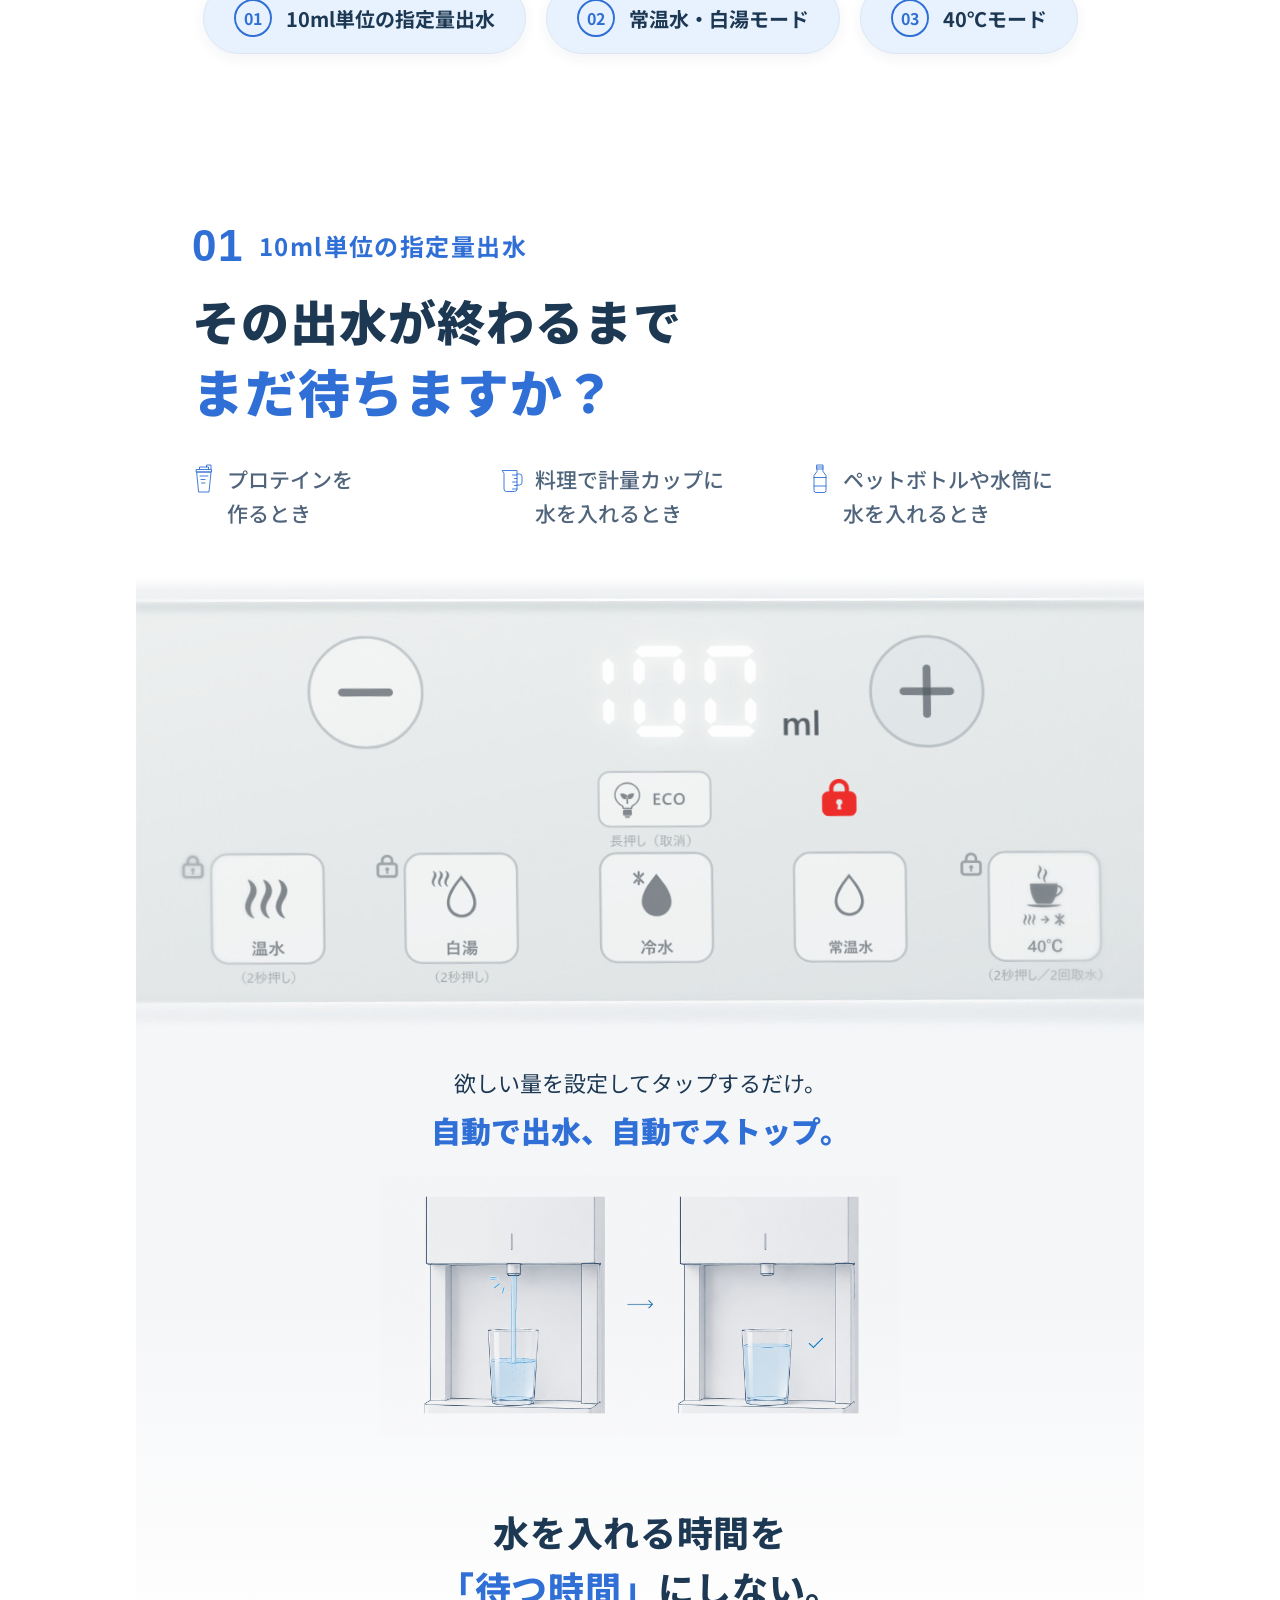
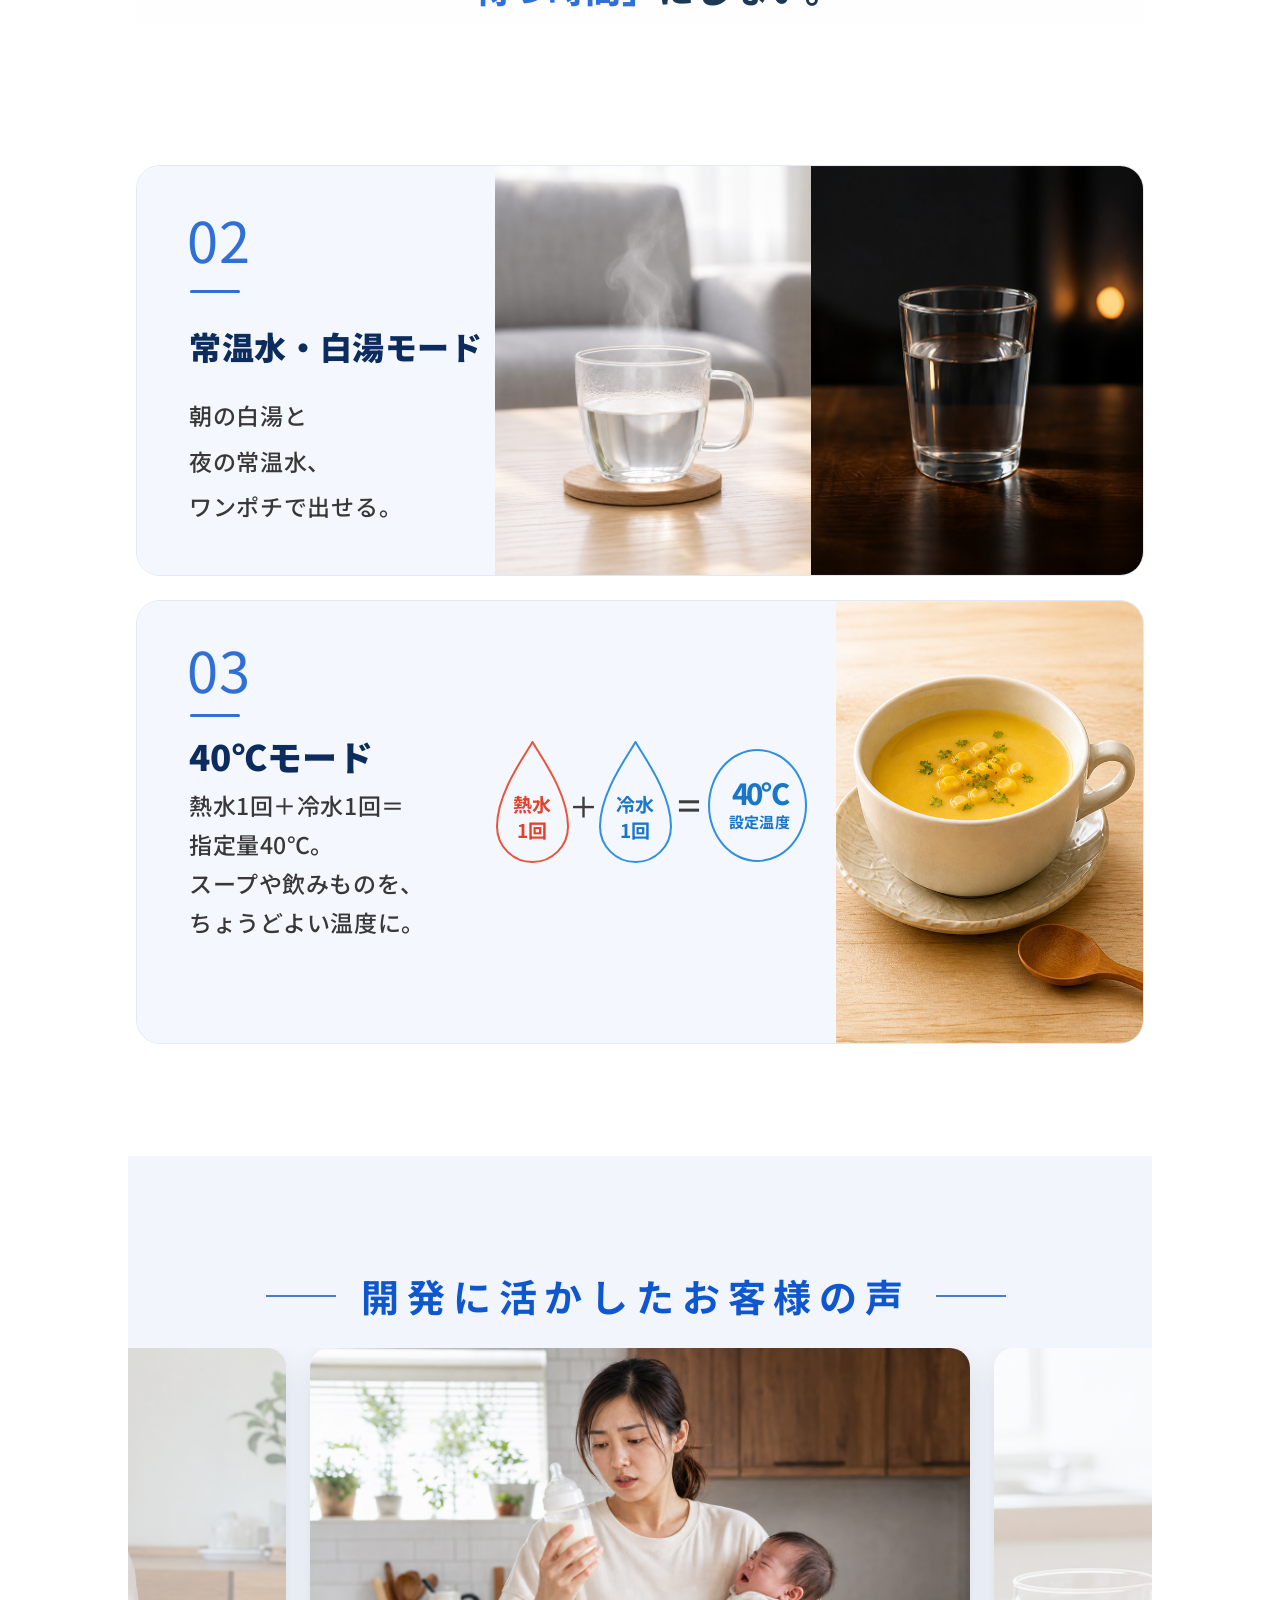
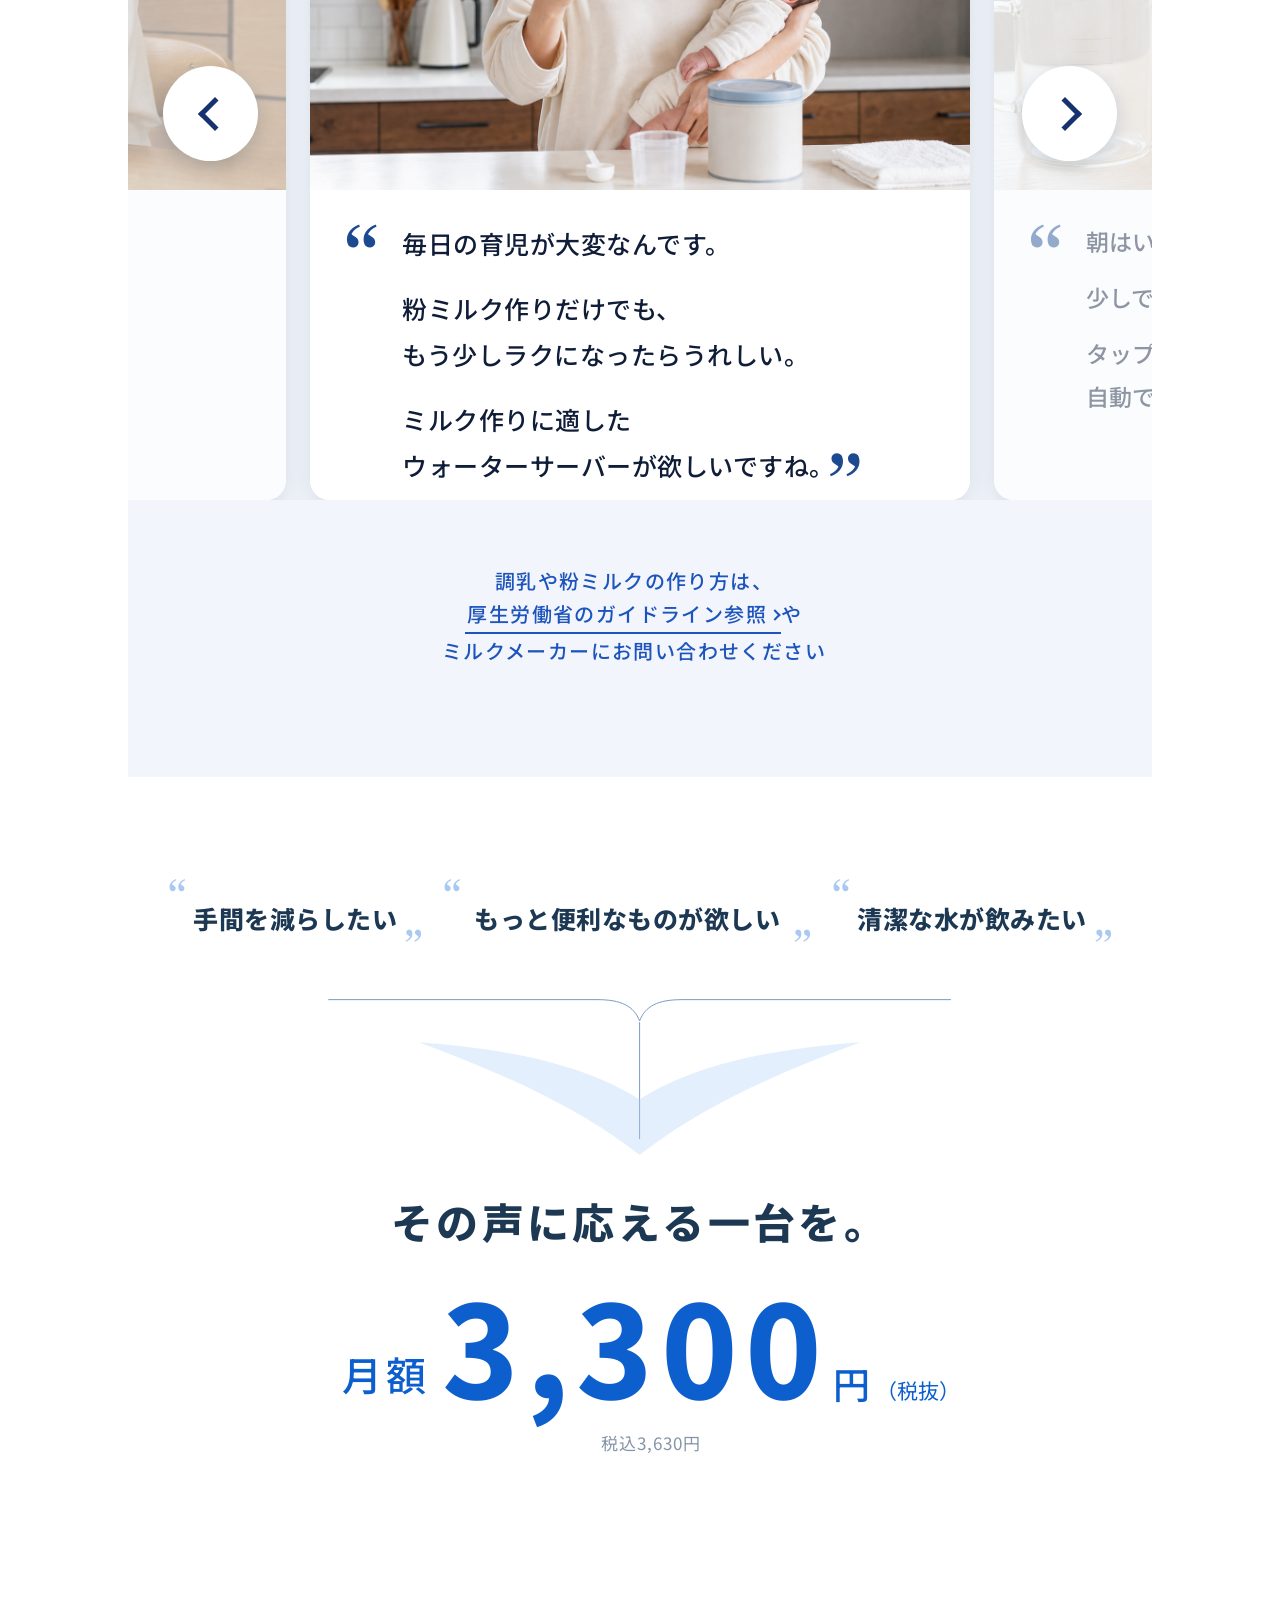
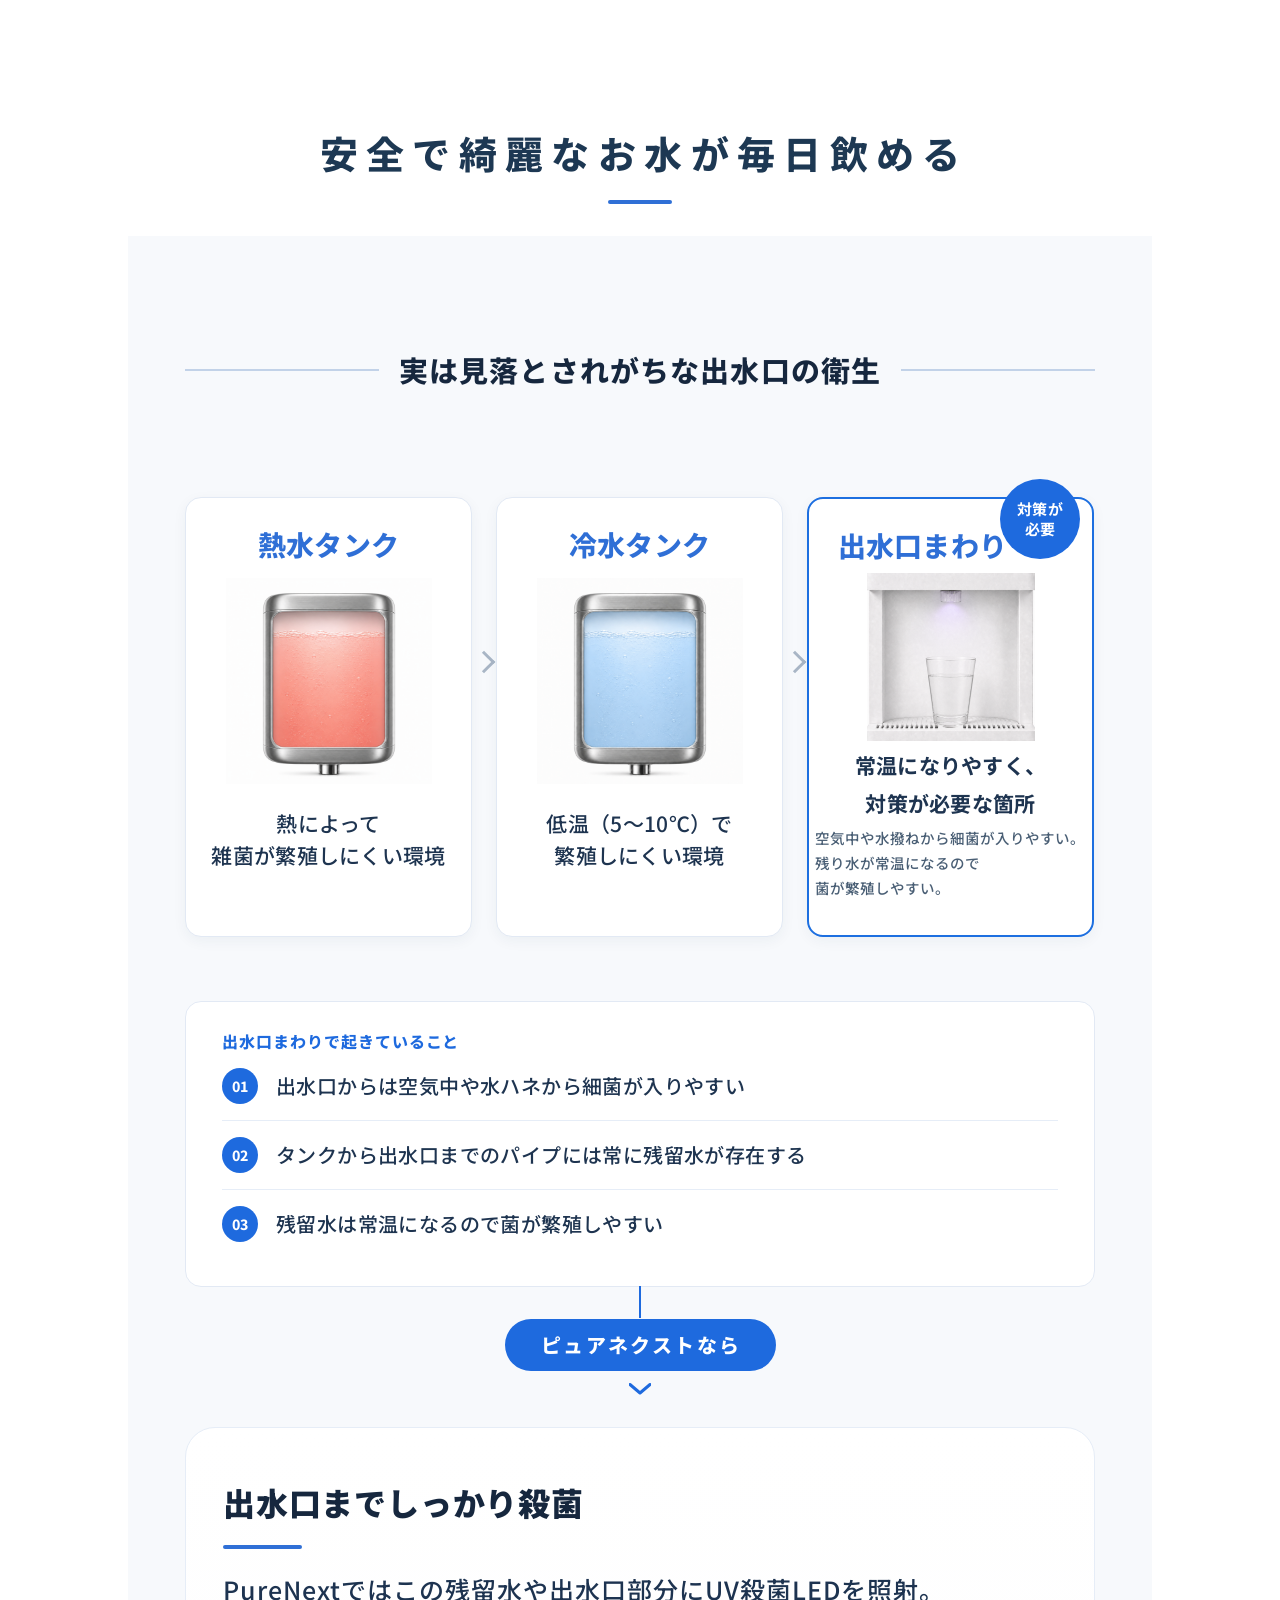
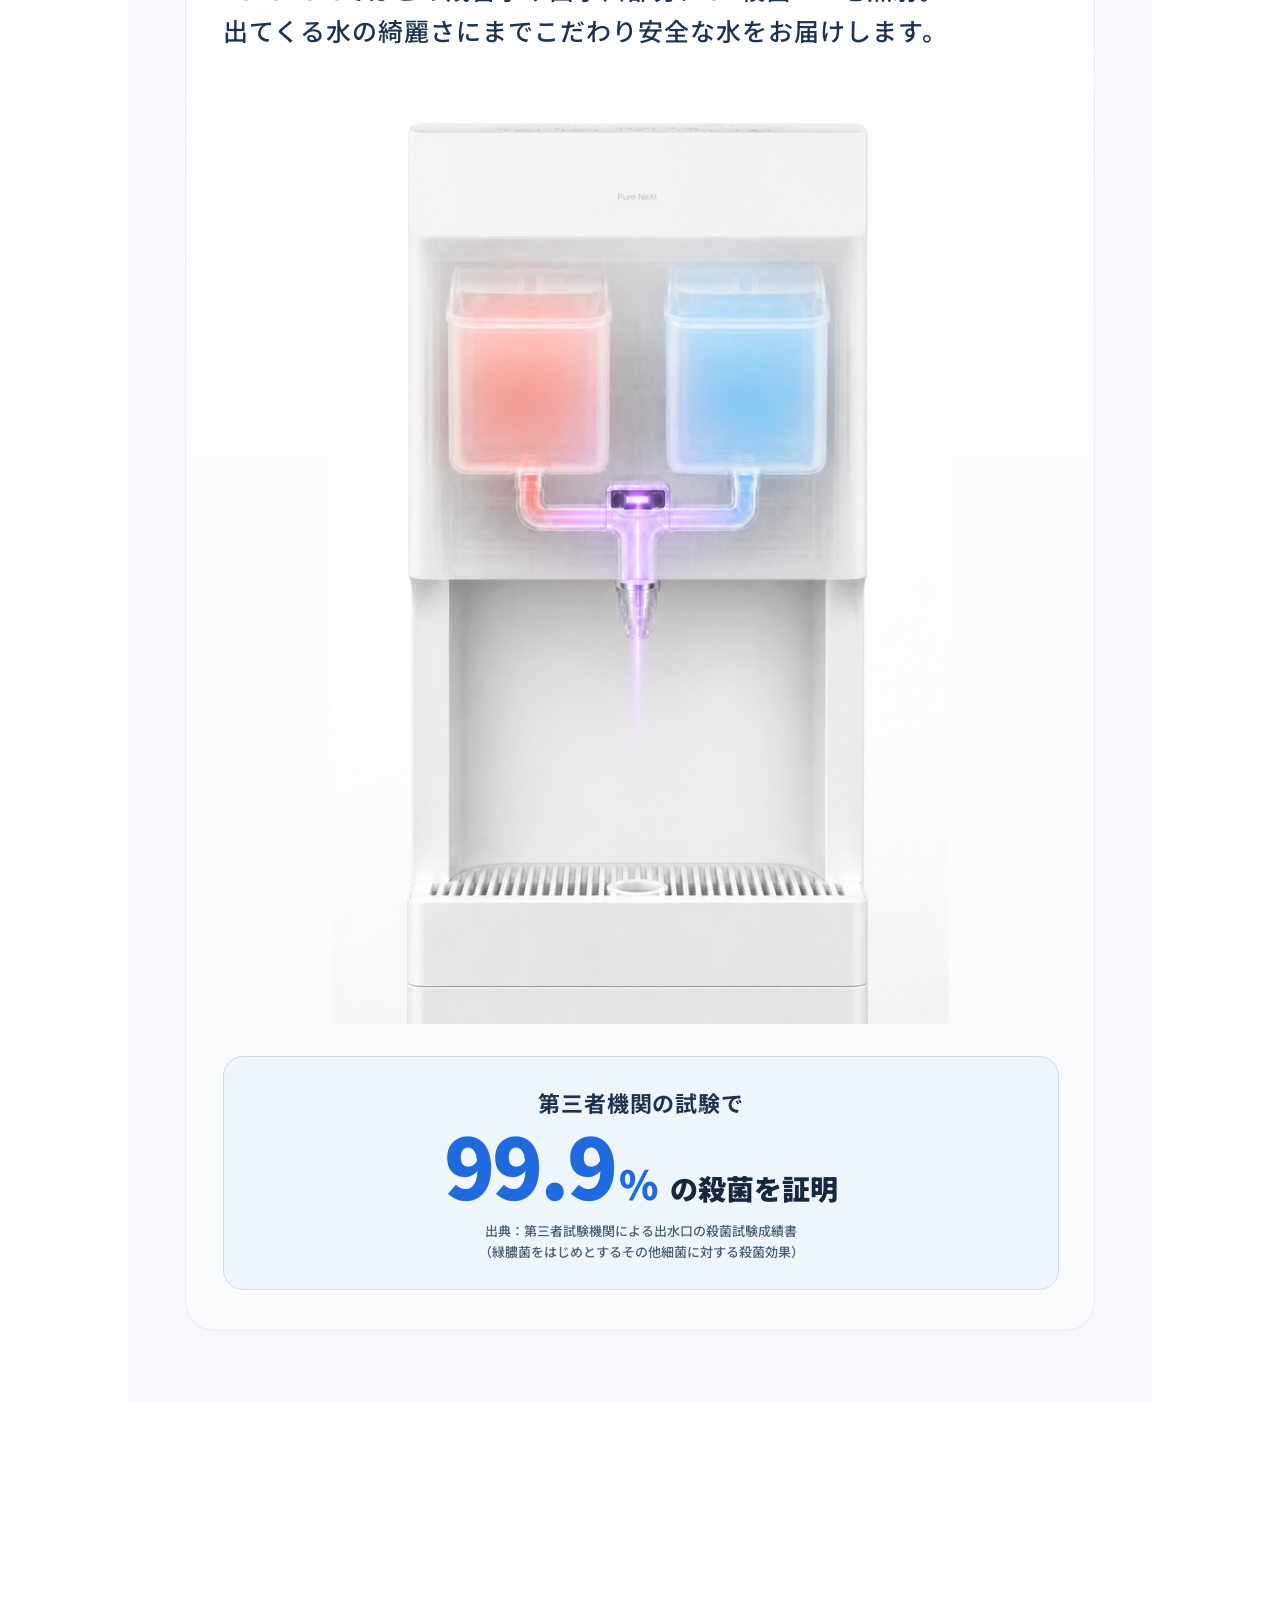
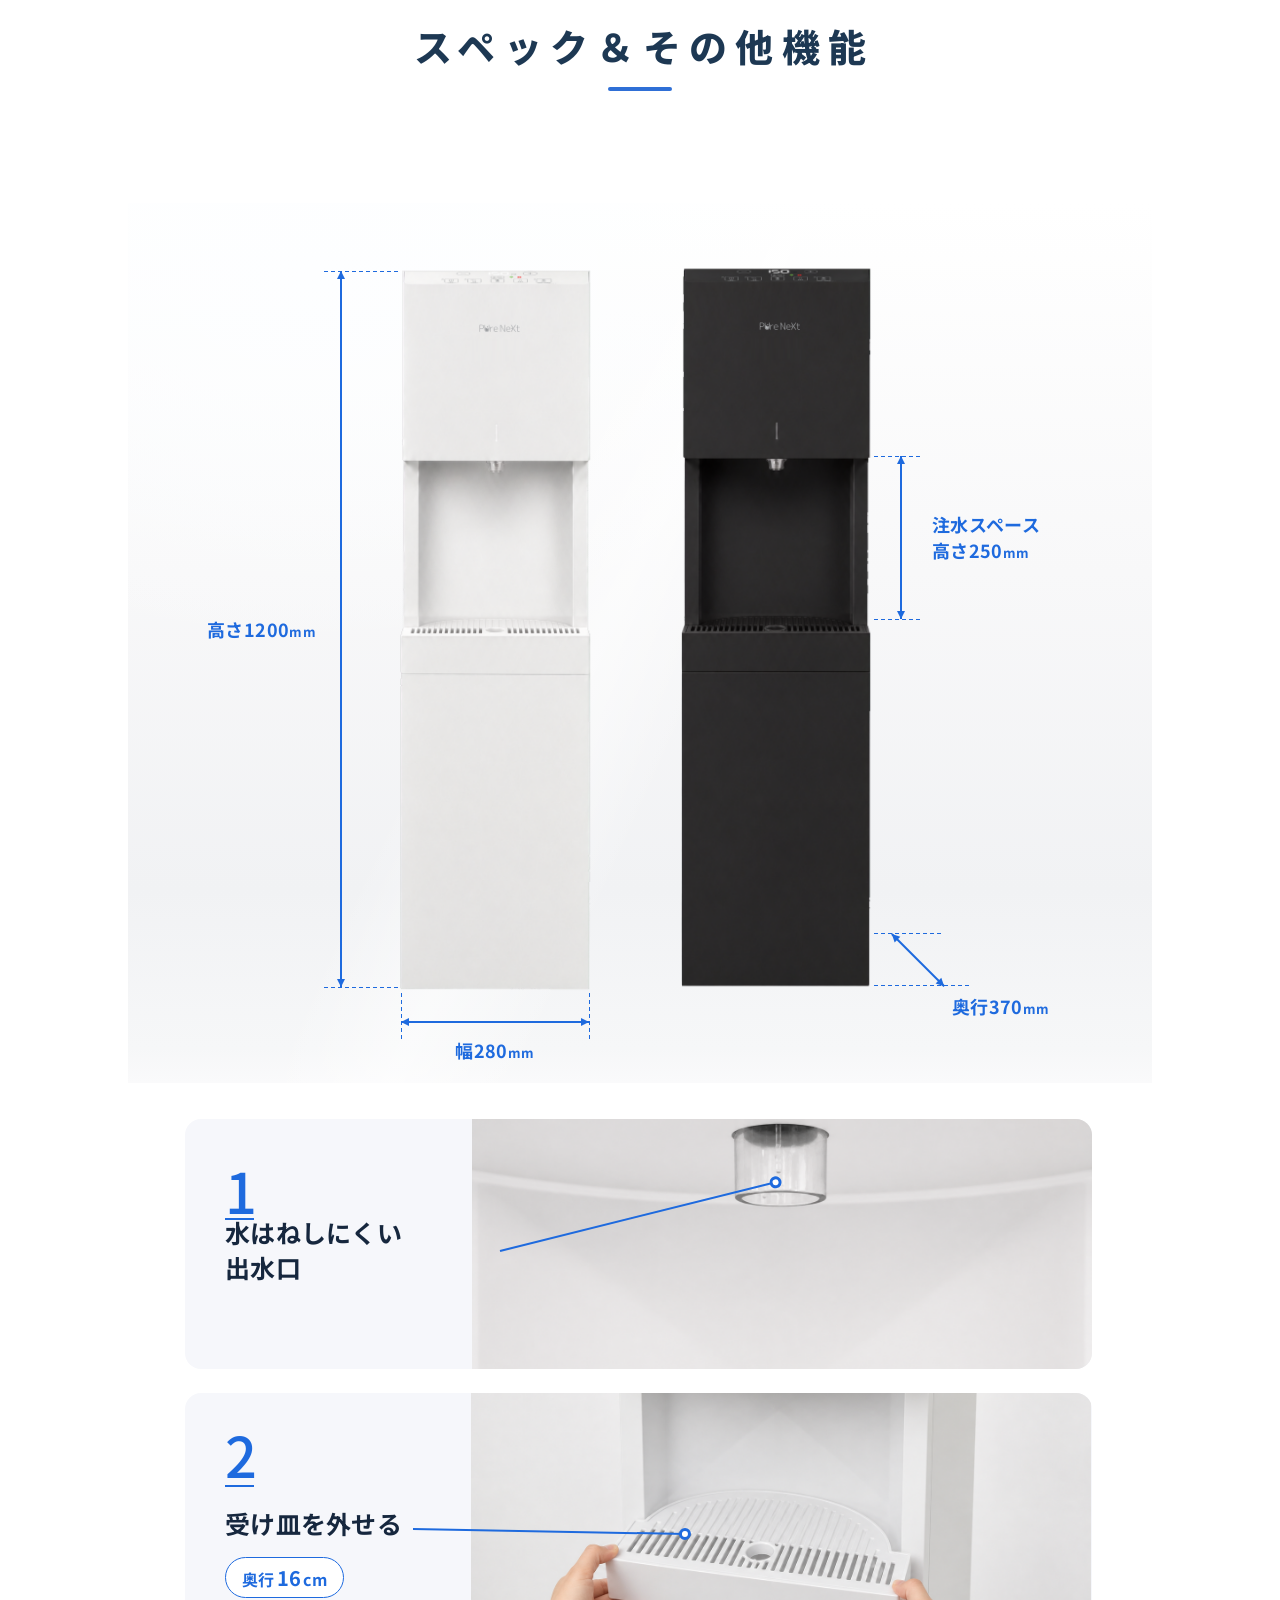
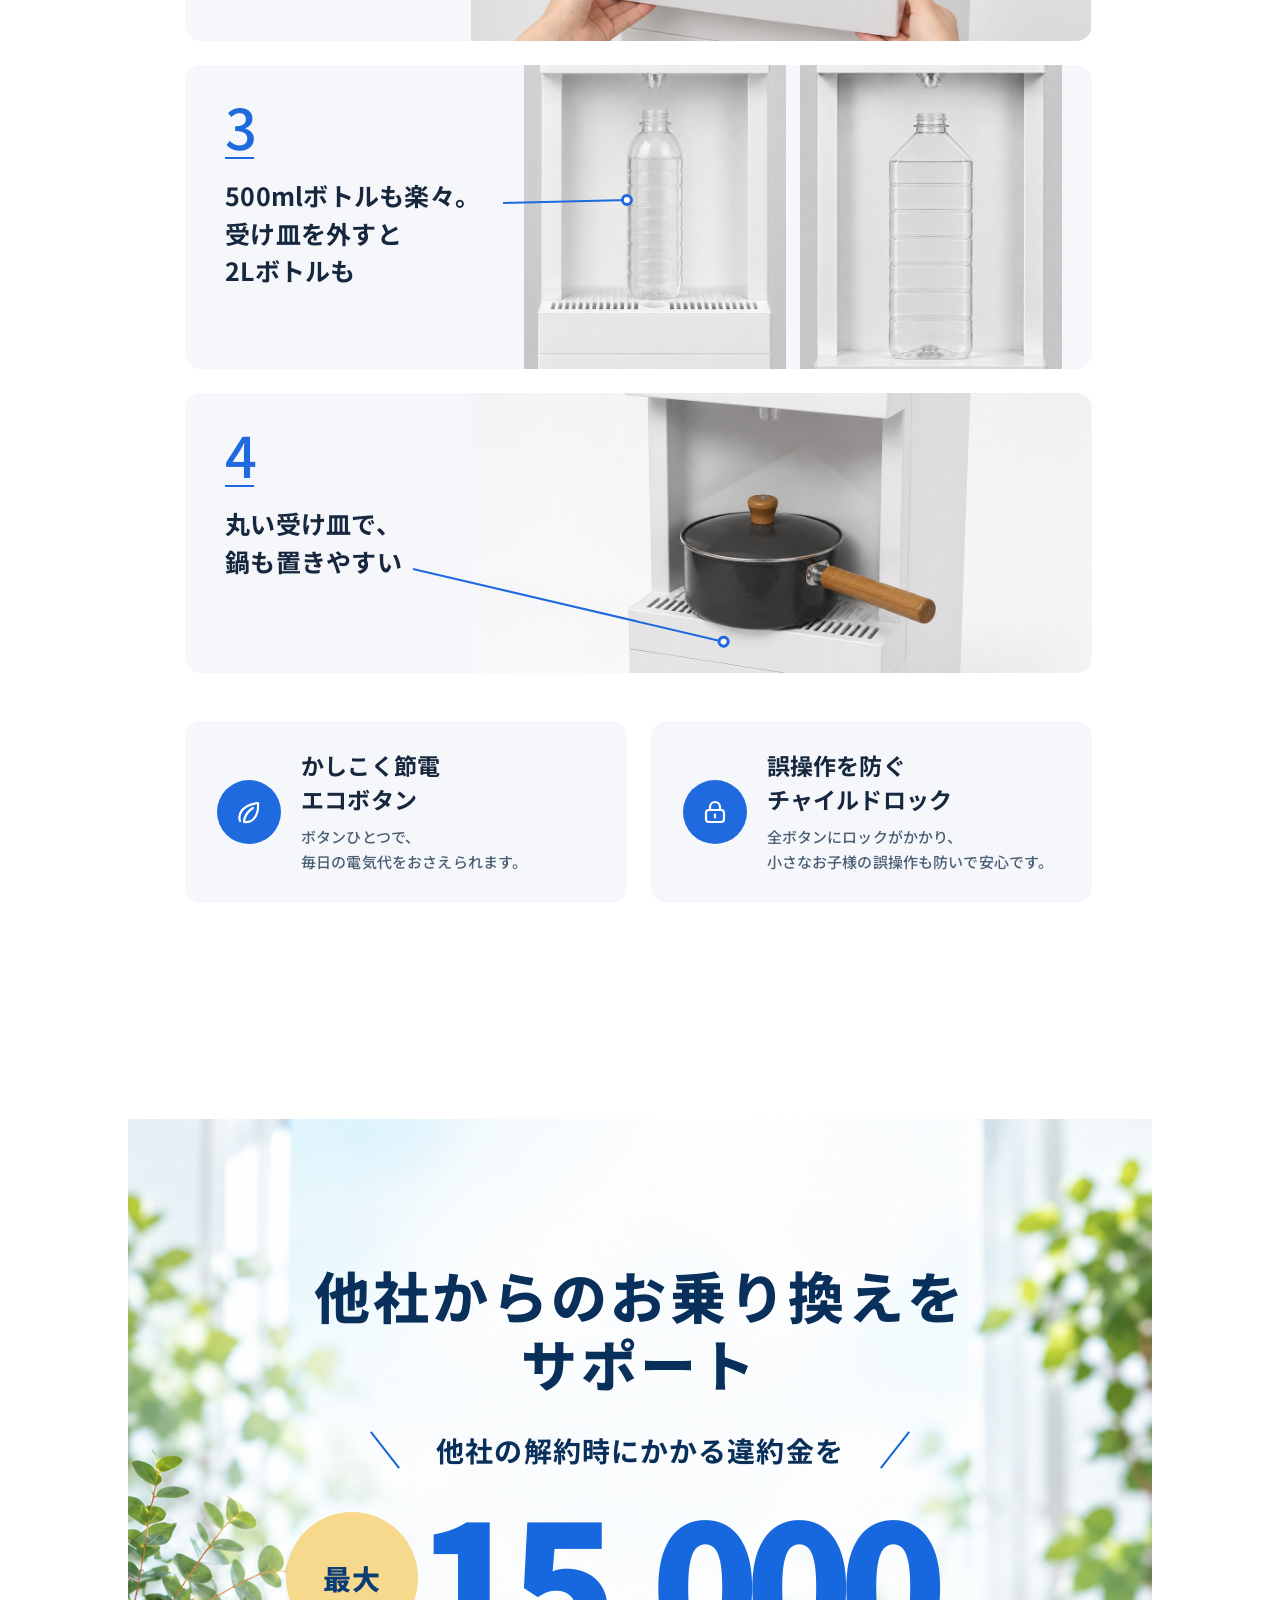
==== commit ea5fdd37: "Clarify switching offer as cashback" ====
--- a/index.html
+++ b/index.html
@@ -23,7 +23,7 @@
 <script src="js/main.js?v=20260905r15" defer></script>
 <link rel="stylesheet" href="css/lower-20260908.css?v=20260908r26">
 <link rel="stylesheet" href="css/contract-20260910.css?v=20260910r1">
-<link rel="stylesheet" href="css/switch-20260910.css?v=20260910r1">
+<link rel="stylesheet" href="css/switch-20260910.css?v=20260910r2">
 </head>
 <body>
 <div class="page">
@@ -595,11 +595,11 @@
   <div class="switch-offer__inner">
     <h2 class="switch-offer__title" id="switch-offer-title"><span>他社からの</span><span>お乗り換えを</span><br>サポート</h2>
     <p class="switch-offer__detail">他社の解約時にかかる違約金を</p>
-    <div class="switch-offer__amount" aria-label="最大15,000円サポート">
+    <div class="switch-offer__amount" aria-label="最大15,000円キャッシュバック">
       <span class="switch-offer__badge">最大</span>
       <span class="switch-offer__number">15,000</span><span class="switch-offer__yen">円</span>
     </div>
-    <p class="switch-offer__support">サポート</p>
+    <p class="switch-offer__support">キャッシュバック</p>
     <p class="switch-offer__closing"><span>乗り換えの負担を減らして、</span><span>PureNextへ。</span></p>
   </div>
 </section>
--- a/css/switch-20260910.css
+++ b/css/switch-20260910.css
@@ -209,3 +209,7 @@
 
 .switch-offer__support { margin-top: 22px; }
 @media(max-width:767px) { .switch-offer__support { margin-top: 12px; } }
+
+/* キャッシュバック表記を一行で読みやすく。 */
+.switch-offer__support { font-size: 66px; letter-spacing: .02em; }
+@media(max-width:767px) { .switch-offer__support { font-size: clamp(28px,8vw,40px); letter-spacing: 0; } }
